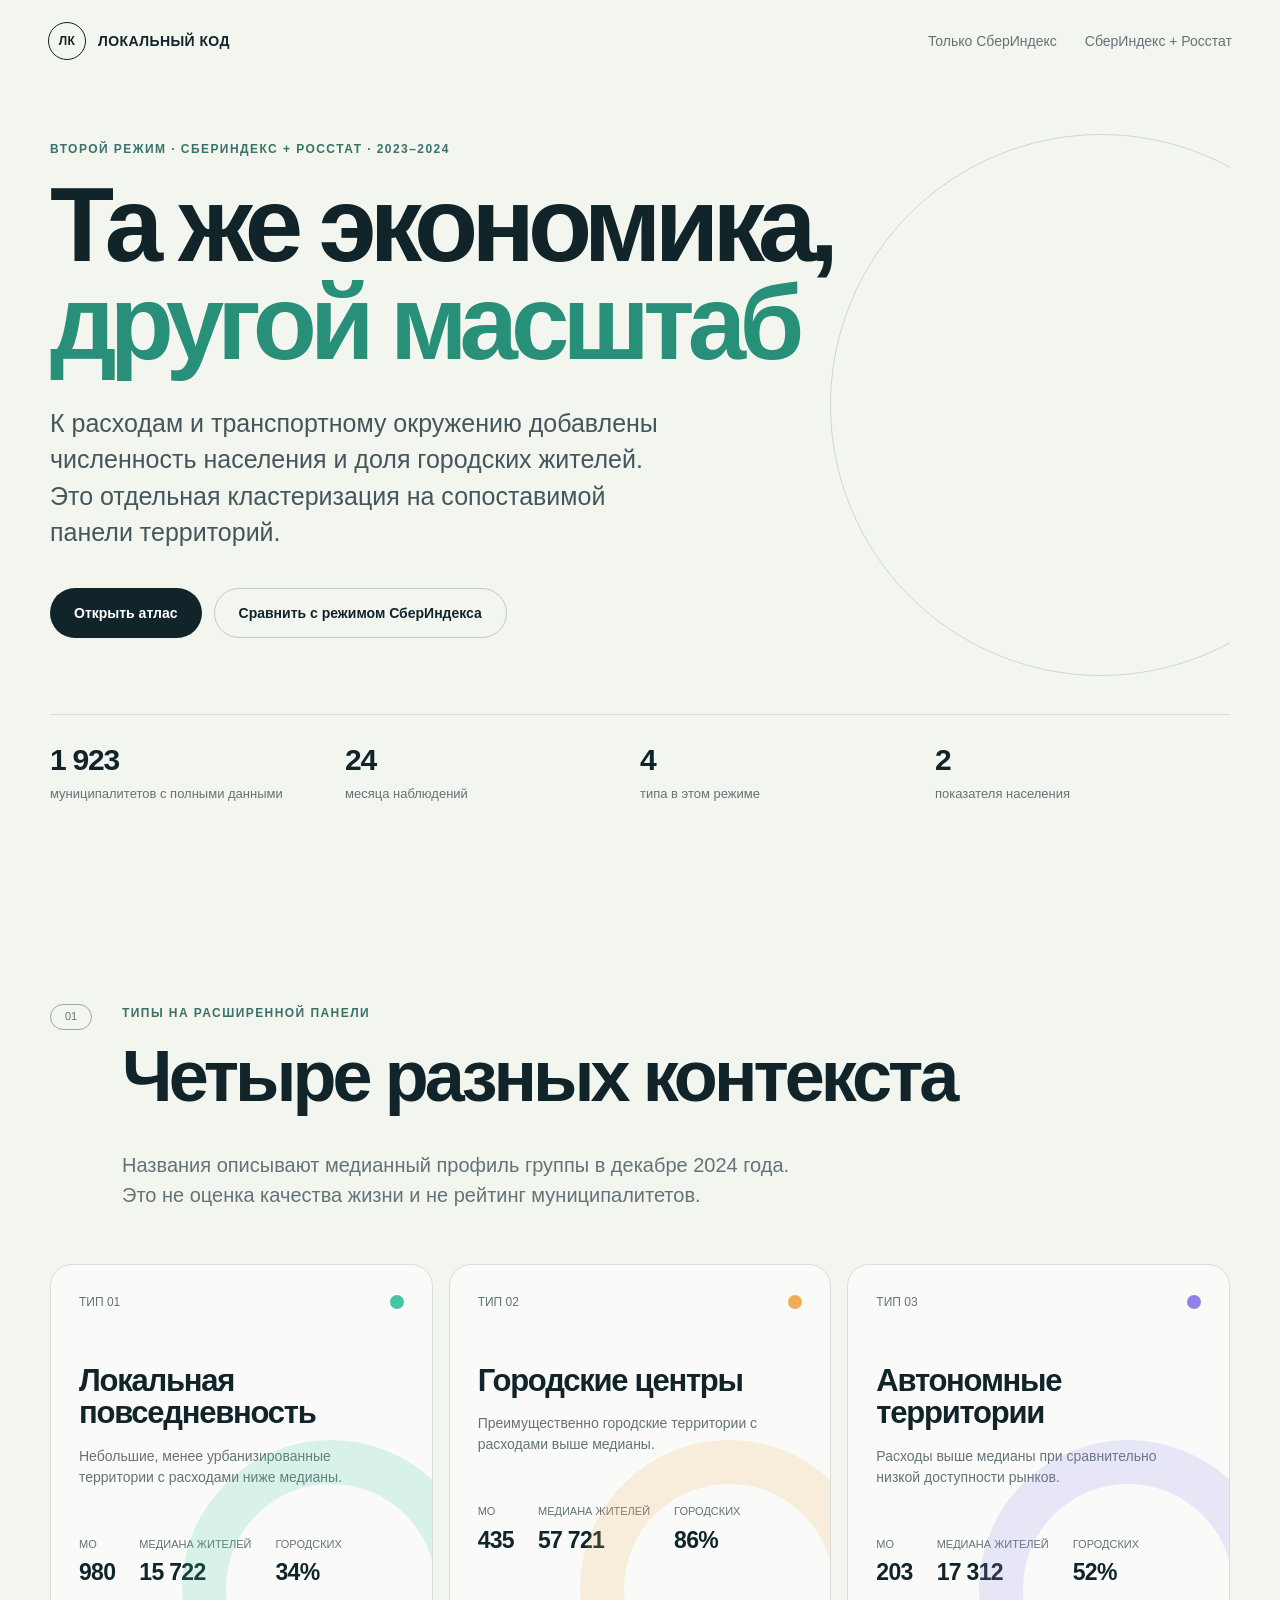
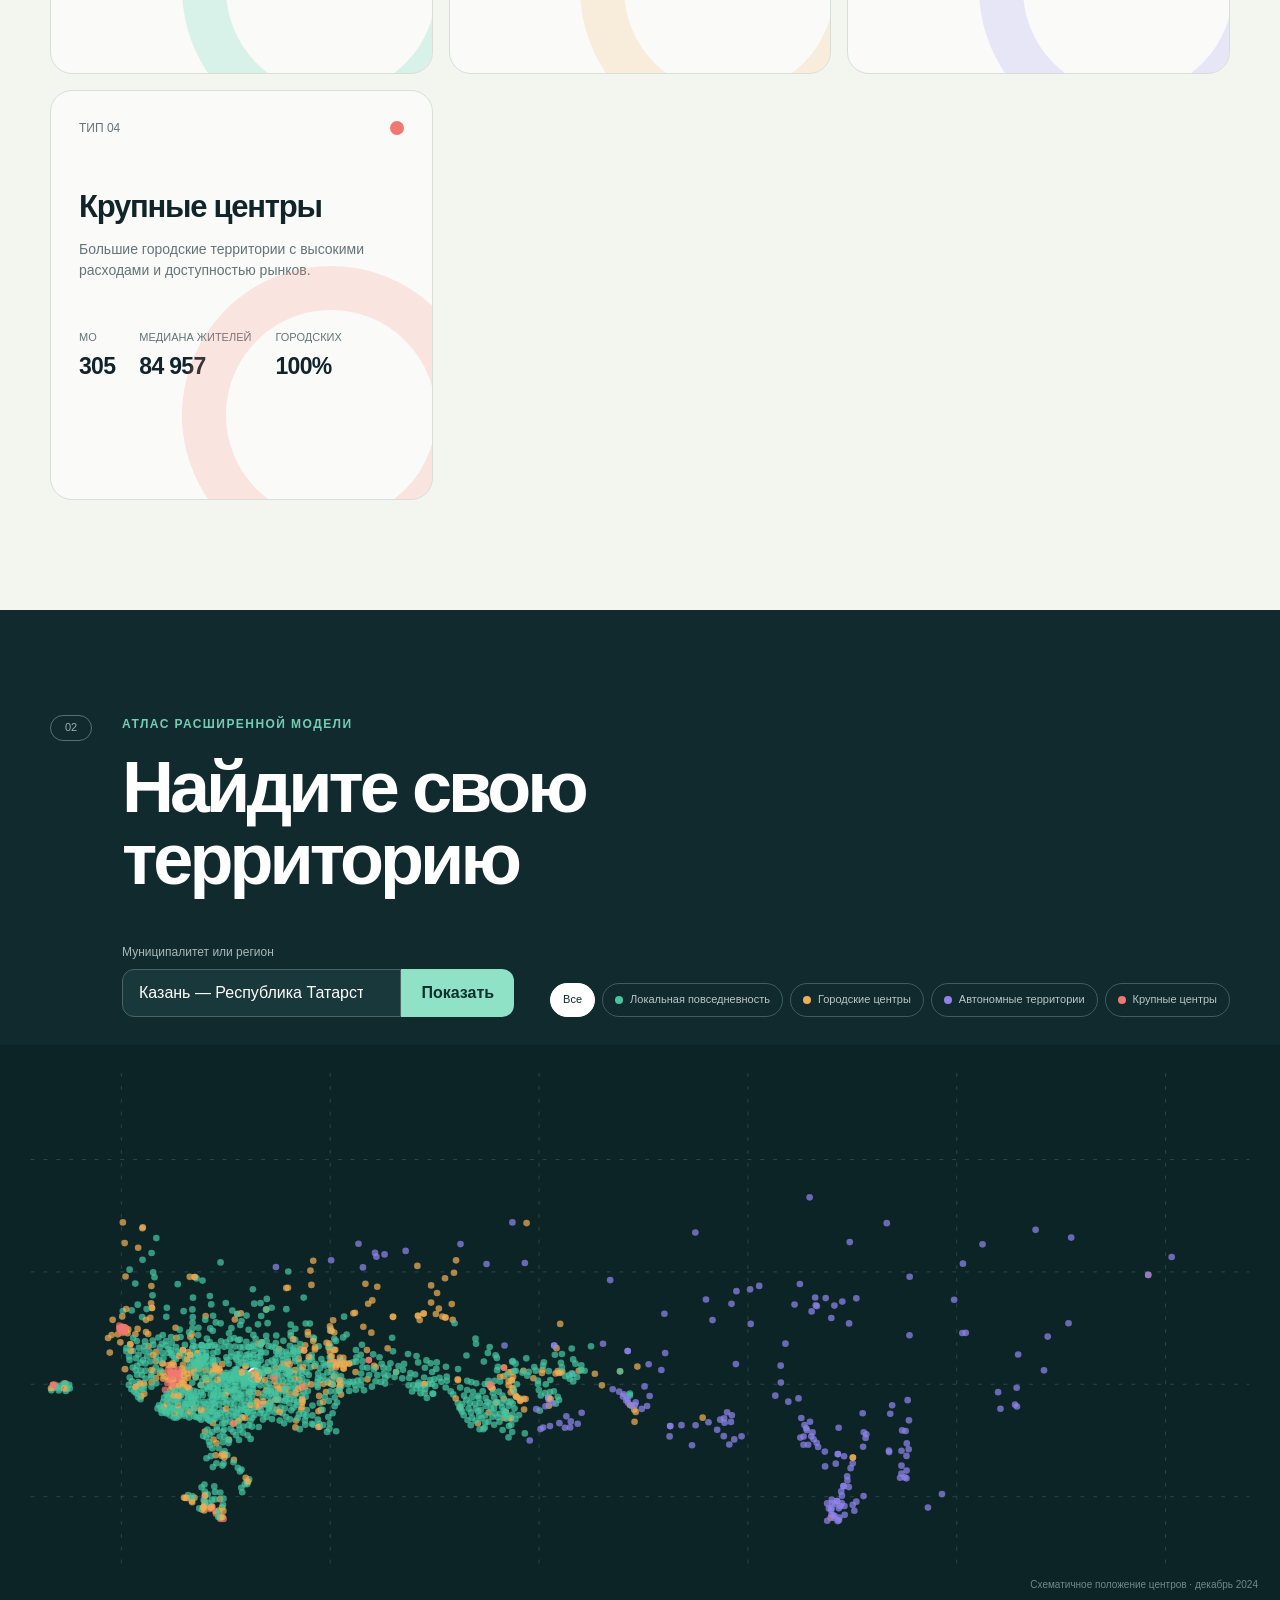
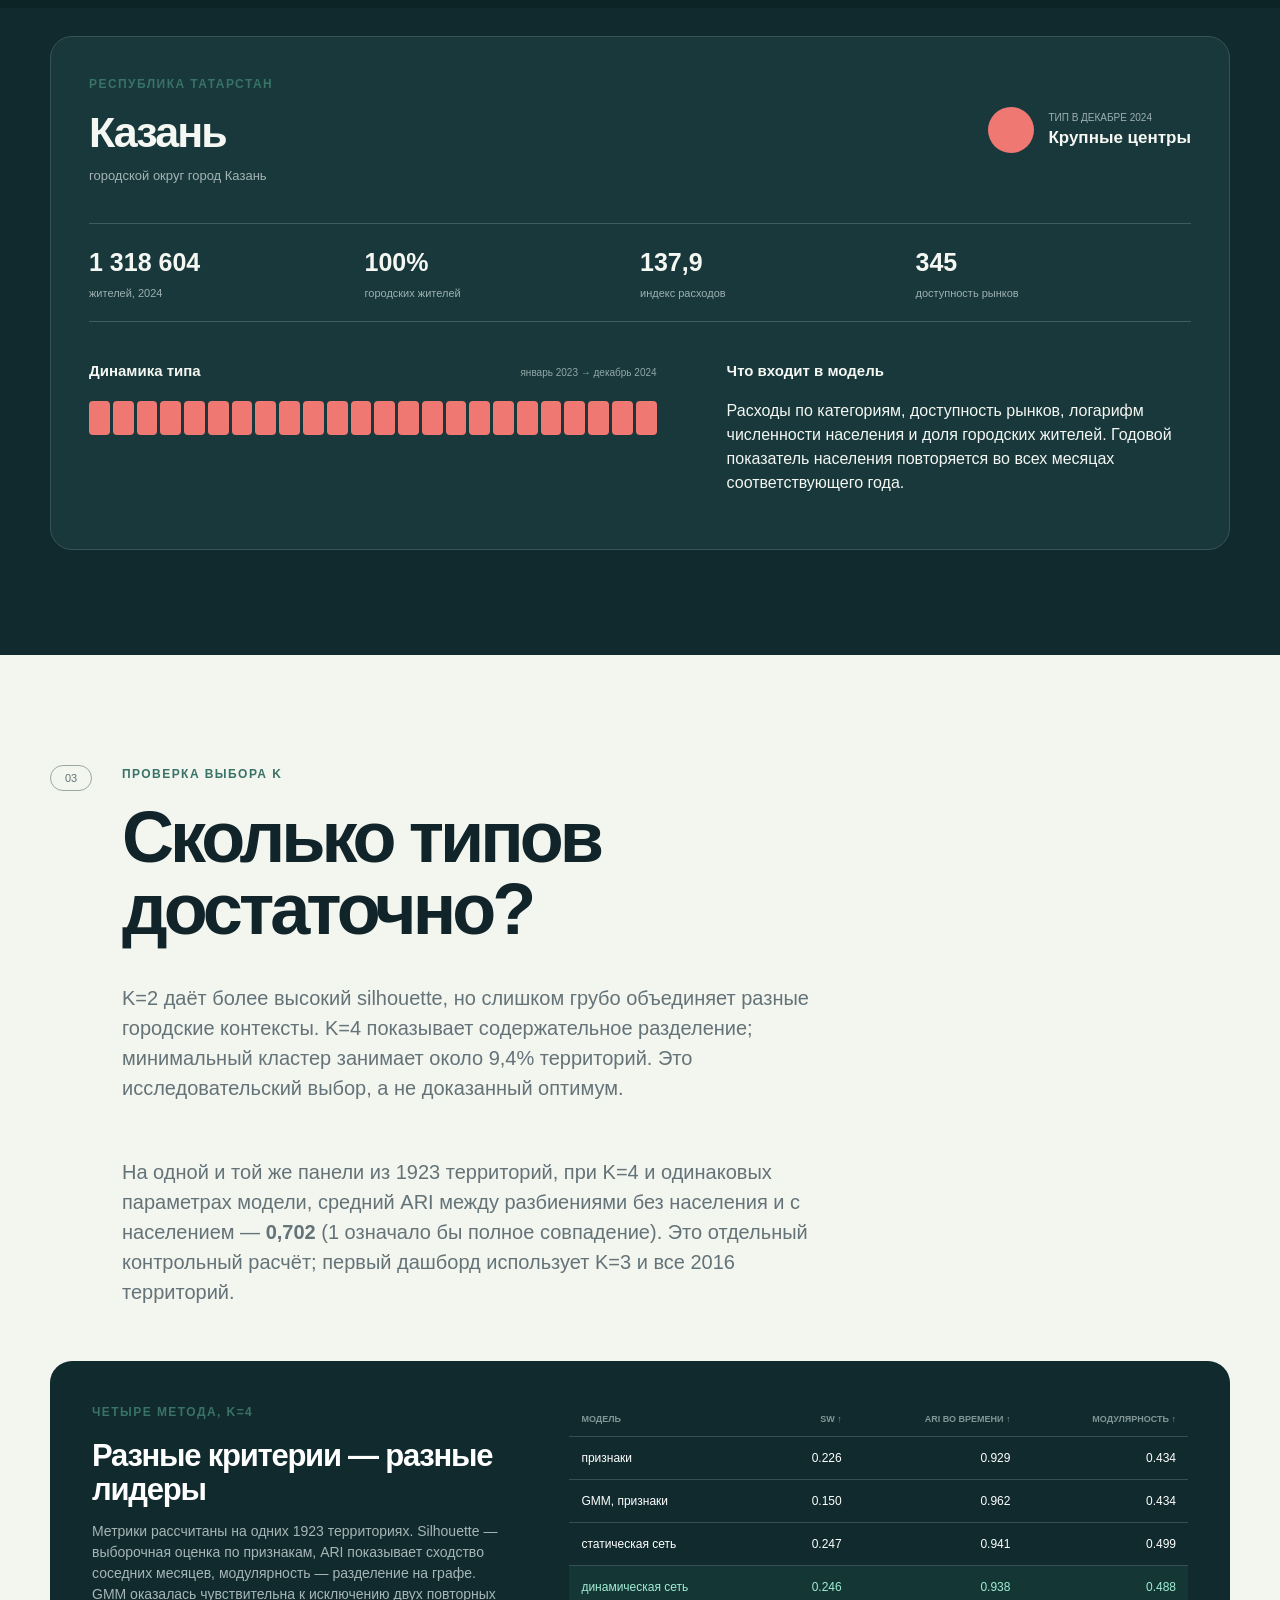
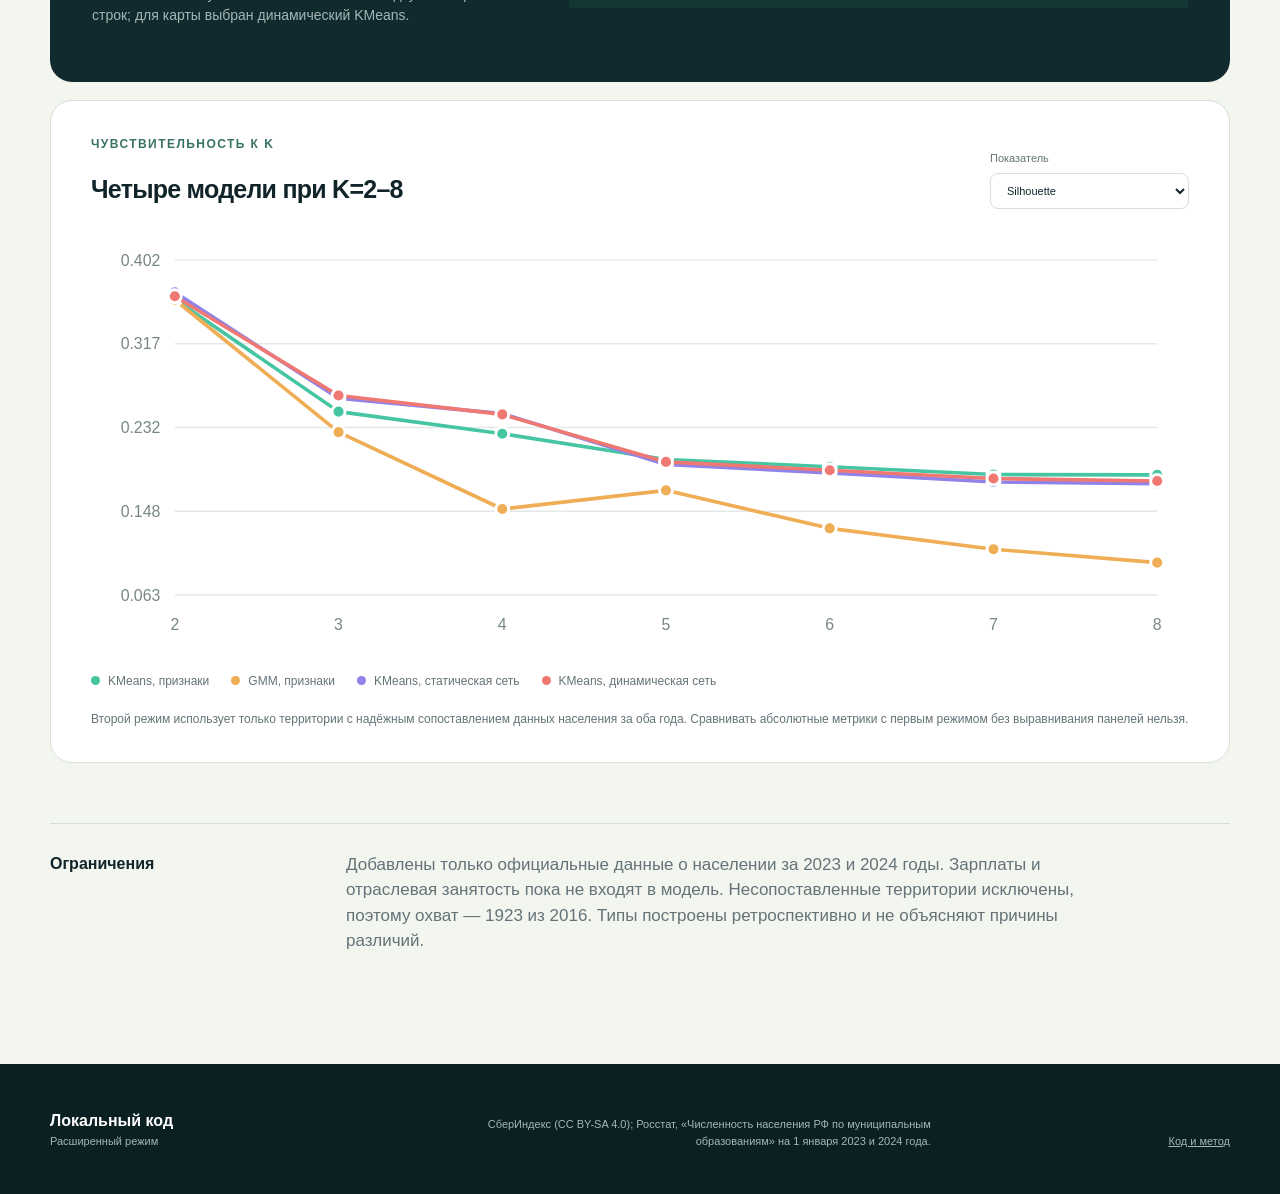
==== site/external.html @ 1cee2976 "Добавлена популяция Росстат" ====
<!doctype html>
<html lang="ru">
<head>
  <meta charset="utf-8">
  <meta name="viewport" content="width=device-width, initial-scale=1">
  <meta name="description" content="Атлас муниципальных экономик: СберИндекс и население Росстата">
  <title>Локальный код — СберИндекс + Росстат</title>
  <link rel="stylesheet" href="styles.css">
  <script src="external.js" defer></script>
</head>
<body>
  <header class="topbar">
    <a class="brand" href="index.html" aria-label="Локальный код — на главную"><span class="brand-mark">ЛК</span><span>Локальный код</span></a>
    <nav aria-label="Режим данных">
      <a href="index.html">Только СберИндекс</a>
      <a href="external.html" aria-current="page">СберИндекс + Росстат</a>
    </nav>
  </header>

  <main>
    <section class="hero hero-external page-grid">
      <div class="eyebrow">Второй режим · СберИндекс + Росстат · 2023–2024</div>
      <h1>Та же экономика, <span>другой масштаб</span></h1>
      <p class="hero-lead">К расходам и транспортному окружению добавлены численность населения и доля городских жителей. Это отдельная кластеризация на сопоставимой панели территорий.</p>
      <div class="hero-actions"><a class="button button-primary" href="#atlas">Открыть атлас</a><a class="button button-secondary" href="index.html">Сравнить с режимом СберИндекса</a></div>
      <dl class="hero-stats">
        <div><dt id="stat-municipalities">—</dt><dd>муниципалитетов с полными данными</dd></div>
        <div><dt>24</dt><dd>месяца наблюдений</dd></div>
        <div><dt>4</dt><dd>типа в этом режиме</dd></div>
        <div><dt>2</dt><dd>показателя населения</dd></div>
      </dl>
    </section>

    <section class="intro page-grid" id="types">
      <div class="section-heading"><span class="section-number">01</span><div><p class="eyebrow">Типы на расширенной панели</p><h2>Четыре разных контекста</h2></div></div>
      <p class="section-lead">Названия описывают медианный профиль группы в декабре 2024 года. Это не оценка качества жизни и не рейтинг муниципалитетов.</p>
      <div class="type-grid type-grid-four" id="cluster-cards"></div>
    </section>

    <section class="atlas-section" id="atlas">
      <div class="page-grid">
        <div class="section-heading section-heading-light"><span class="section-number">02</span><div><p class="eyebrow">Атлас расширенной модели</p><h2>Найдите свою территорию</h2></div></div>
        <div class="atlas-toolbar">
          <form class="search" id="search-form"><label for="municipality-search">Муниципалитет или регион</label><div class="search-row"><input id="municipality-search" list="municipality-list" autocomplete="off" placeholder="Например, Казань"><datalist id="municipality-list"></datalist><button type="submit">Показать</button></div></form>
          <div class="filters" id="map-filters" aria-label="Фильтр по типу"></div>
        </div>
      </div>
      <div class="map-wrap"><svg id="map" viewBox="0 0 1000 440" role="img" aria-label="Схематичная карта муниципалитетов России"></svg><div class="map-caption">Схематичное положение центров · декабрь 2024</div><div class="tooltip" id="map-tooltip" hidden></div></div>
      <article class="passport page-grid" id="passport" aria-live="polite">
        <div class="passport-title"><p class="eyebrow" id="passport-region"></p><h3 id="passport-name"></h3><p id="passport-full-name"></p></div>
        <div class="passport-type"><span class="type-dot" id="passport-dot"></span><div><small>Тип в декабре 2024</small><strong id="passport-cluster"></strong></div></div>
        <dl class="passport-metrics">
          <div><dt id="passport-population">—</dt><dd>жителей, 2024</dd></div>
          <div><dt id="passport-urban">—</dt><dd>городских жителей</dd></div>
          <div><dt id="passport-spend">—</dt><dd>индекс расходов</dd></div>
          <div><dt id="passport-access">—</dt><dd>доступность рынков</dd></div>
        </dl>
        <div class="timeline-block"><div class="timeline-heading"><h4>Динамика типа</h4><span>январь 2023 → декабрь 2024</span></div><div class="timeline" id="passport-timeline"></div></div>
        <div class="comparables-block"><div class="timeline-heading"><h4>Что входит в модель</h4></div><p class="external-note">Расходы по категориям, доступность рынков, логарифм численности населения и доля городских жителей. Годовой показатель населения повторяется во всех месяцах соответствующего года.</p></div>
      </article>
    </section>

    <section class="method page-grid" id="method">
      <div class="section-heading"><span class="section-number">03</span><div><p class="eyebrow">Проверка выбора K</p><h2>Сколько типов достаточно?</h2></div></div>
      <p class="section-lead">K=2 даёт более высокий silhouette, но слишком грубо объединяет разные городские контексты. K=4 показывает содержательное разделение; минимальный кластер занимает около 9,4% территорий. Это исследовательский выбор, а не доказанный оптимум.</p>
      <p class="section-lead matched-note">На одной и той же панели из 1923 территорий, при K=4 и одинаковых параметрах модели, средний ARI между разбиениями без населения и с населением — <strong id="matched-ari">—</strong> (1 означало бы полное совпадение). Это отдельный контрольный расчёт; первый дашборд использует K=3 и все 2016 территорий.</p>
      <div class="model-card"><div><p class="eyebrow">Четыре метода, K=4</p><h3>Разные критерии — разные лидеры</h3><p>Метрики рассчитаны на одних 1923 территориях. Silhouette — выборочная оценка по признакам, ARI показывает сходство соседних месяцев, модулярность — разделение на графе. GMM оказалась чувствительна к исключению двух повторных строк; для карты выбран динамический KMeans.</p></div><div class="model-table-wrap"><table><thead><tr><th>Модель</th><th>SW ↑</th><th>ARI во времени ↑</th><th>Модулярность ↑</th></tr></thead><tbody id="model-table"></tbody></table></div></div>
      <div class="cluster-chart-card"><div class="cluster-chart-heading"><div><p class="eyebrow">Чувствительность к K</p><h3>Четыре модели при K=2–8</h3></div><label for="cluster-chart-metric">Показатель<select id="cluster-chart-metric"><option value="silhouette">Silhouette</option><option value="temporalAri">ARI во времени</option><option value="modularity">Модулярность</option><option value="minClusterShare">Доля минимального кластера</option></select></label></div><svg id="cluster-chart" viewBox="0 0 760 300" role="img" aria-label="Метрики четырёх моделей по числу кластеров"></svg><div class="cluster-chart-legend" id="cluster-chart-legend"></div><p class="chart-note">Второй режим использует только территории с надёжным сопоставлением данных населения за оба года. Сравнивать абсолютные метрики с первым режимом без выравнивания панелей нельзя.</p></div>
      <div class="limits"><h3>Ограничения</h3><p>Добавлены только официальные данные о населении за 2023 и 2024 годы. Зарплаты и отраслевая занятость пока не входят в модель. Несопоставленные территории исключены, поэтому охват — 1923 из 2016. Типы построены ретроспективно и не объясняют причины различий.</p></div>
    </section>
  </main>
  <footer><div><strong>Локальный код</strong><span>Расширенный режим</span></div><p>СберИндекс (CC BY-SA 4.0); Росстат, «Численность населения РФ по муниципальным образованиям» на 1 января 2023 и 2024 года.</p><a href="https://github.com/artemcd/sber-index">Код и метод</a></footer>
  <noscript>Для интерактивной карты необходимо включить JavaScript.</noscript>
</body>
</html>
---- site/styles.css ----
:root {
  --ink: #10242a;
  --muted: #647378;
  --paper: #f3f5ef;
  --panel: #ffffff;
  --line: #d8dfd9;
  --dark: #102a2d;
  --dark-soft: #18383b;
  --green: #45c5a1;
  --amber: #efad55;
  --violet: #8f83ea;
  --cluster-1: var(--green);
  --cluster-2: var(--amber);
  --cluster-3: var(--violet);
  --radius: 22px;
  color-scheme: light;
  font-family: -apple-system, BlinkMacSystemFont, "Segoe UI", sans-serif;
  font-synthesis: none;
}

* { box-sizing: border-box; }

html { scroll-behavior: smooth; }

body {
  margin: 0;
  color: var(--ink);
  background: var(--paper);
  line-height: 1.5;
  overflow-x: hidden;
}

a { color: inherit; }

button, input { font: inherit; }

button, a { -webkit-tap-highlight-color: transparent; }

.page-grid {
  width: min(1180px, calc(100% - 48px));
  margin-inline: auto;
}

.topbar {
  position: absolute;
  z-index: 10;
  top: 0;
  left: 0;
  right: 0;
  display: flex;
  align-items: center;
  justify-content: space-between;
  max-width: 1280px;
  margin: 0 auto;
  padding: 22px 48px;
}

.brand {
  display: inline-flex;
  align-items: center;
  gap: 12px;
  font-size: 14px;
  font-weight: 750;
  letter-spacing: .03em;
  text-decoration: none;
  text-transform: uppercase;
}

.brand-mark {
  display: grid;
  place-items: center;
  width: 38px;
  aspect-ratio: 1;
  border: 1px solid var(--ink);
  border-radius: 50%;
  font-size: 12px;
}

.topbar nav { display: flex; gap: 28px; }

.topbar nav a {
  color: var(--muted);
  font-size: 14px;
  text-decoration: none;
}

.topbar nav a:hover { color: var(--ink); }

.hero {
  position: relative;
  display: grid;
  min-height: 760px;
  align-content: center;
  padding-block: 140px 90px;
  overflow: hidden;
}

.hero::before {
  position: absolute;
  inset: 15% -12% auto auto;
  width: 540px;
  height: 540px;
  border: 1px solid #cbd8ce;
  border-radius: 50%;
  content: "";
}

.eyebrow {
  margin: 0 0 18px;
  color: #397267;
  font-size: 12px;
  font-weight: 750;
  letter-spacing: .12em;
  text-transform: uppercase;
}

.hero h1 {
  position: relative;
  z-index: 2;
  max-width: 820px;
  margin: 0;
  font-size: clamp(58px, 8.2vw, 112px);
  font-weight: 700;
  letter-spacing: -.065em;
  line-height: .93;
}

.hero h1 span { color: #288f79; }

.hero-lead {
  position: relative;
  z-index: 2;
  max-width: 640px;
  margin: 34px 0 0;
  color: #43575c;
  font-size: clamp(19px, 2vw, 25px);
  line-height: 1.45;
}

.hero-actions {
  position: relative;
  z-index: 3;
  display: flex;
  gap: 12px;
  margin-top: 38px;
}

.button {
  display: inline-flex;
  align-items: center;
  justify-content: center;
  min-height: 50px;
  padding: 0 24px;
  border-radius: 999px;
  font-size: 14px;
  font-weight: 700;
  text-decoration: none;
}

.button-primary { color: white; background: var(--ink); }

.button-primary:hover { background: #244149; }

.button-secondary { border: 1px solid #becbc2; }

.button-secondary:hover { background: white; }

.hero-orbit {
  position: absolute;
  z-index: 1;
  top: 190px;
  right: 45px;
  width: 380px;
  height: 380px;
}

.orbit {
  position: absolute;
  border: 1px solid rgba(16, 36, 42, .2);
  border-radius: 50%;
}

.orbit::after {
  position: absolute;
  width: 16px;
  height: 16px;
  border: 5px solid var(--paper);
  border-radius: 50%;
  content: "";
}

.orbit-one { inset: 0; transform: rotate(-18deg); }
.orbit-one::after { top: 28px; left: 72px; background: var(--cluster-1); }
.orbit-two { inset: 50px; transform: rotate(25deg); }
.orbit-two::after { right: 18px; bottom: 66px; background: var(--cluster-2); }
.orbit-three { inset: 102px; transform: rotate(-45deg); }
.orbit-three::after { bottom: -6px; left: 72px; background: var(--cluster-3); }

.orbit-core {
  position: absolute;
  inset: 142px;
  display: grid;
  place-content: center;
  border-radius: 50%;
  color: white;
  background: var(--ink);
  font-size: 28px;
  font-weight: 700;
  line-height: .8;
  text-align: center;
}

.orbit-core small { font-size: 9px; font-weight: 600; letter-spacing: .08em; text-transform: uppercase; }

.hero-stats {
  position: relative;
  z-index: 2;
  display: grid;
  grid-template-columns: repeat(4, 1fr);
  margin: 76px 0 0;
  border-top: 1px solid var(--line);
}

.hero-stats div { padding: 22px 22px 0 0; }

.hero-stats dt { font-size: 30px; font-weight: 700; letter-spacing: -.04em; }

.hero-stats dd { margin: 2px 0 0; color: var(--muted); font-size: 13px; }

.intro, .signals, .method { padding-block: 110px; }

.section-heading {
  display: grid;
  grid-template-columns: 72px 1fr;
  align-items: start;
}

.section-number {
  display: inline-grid;
  place-items: center;
  width: 42px;
  height: 26px;
  border: 1px solid #9aa9a2;
  border-radius: 999px;
  color: var(--muted);
  font-size: 11px;
}

.section-heading h2 {
  max-width: 850px;
  margin: 0;
  font-size: clamp(42px, 5.8vw, 72px);
  letter-spacing: -.055em;
  line-height: 1;
}

.section-lead {
  max-width: 690px;
  margin: 38px 0 54px 72px;
  color: var(--muted);
  font-size: 20px;
}

.type-grid {
  display: grid;
  grid-template-columns: repeat(3, 1fr);
  gap: 16px;
}

.type-card {
  position: relative;
  min-height: 410px;
  padding: 28px;
  border: 1px solid var(--line);
  border-radius: var(--radius);
  background: rgba(255,255,255,.62);
  overflow: hidden;
}

.type-card::after {
  position: absolute;
  right: -48px;
  bottom: -65px;
  width: 210px;
  height: 210px;
  border: 44px solid var(--cluster-color);
  border-radius: 50%;
  opacity: .18;
  content: "";
}

.type-card-head { display: flex; align-items: center; justify-content: space-between; }

.type-index { color: var(--muted); font-size: 12px; }

.type-swatch { width: 14px; height: 14px; border-radius: 50%; background: var(--cluster-color); }

.type-card h3 {
  max-width: 290px;
  margin: 54px 0 16px;
  font-size: 31px;
  letter-spacing: -.04em;
  line-height: 1.05;
}

.type-card > p { max-width: 320px; color: var(--muted); font-size: 14px; }

.type-card dl { display: flex; gap: 24px; margin: 48px 0 0; }

.type-card dl div { display: grid; }

.type-card dt { font-size: 23px; font-weight: 700; letter-spacing: -.03em; }

.type-card dd { order: -1; margin: 0 0 3px; color: var(--muted); font-size: 11px; text-transform: uppercase; }

.atlas-section {
  padding-block: 105px;
  color: #f4f7f2;
  background: var(--dark);
}

.section-heading-light .section-number { border-color: #597174; color: #9db0b1; }
.section-heading-light .eyebrow { color: #75cdb4; }
.section-heading-light h2 { color: white; }

.atlas-toolbar {
  display: flex;
  align-items: end;
  justify-content: space-between;
  gap: 36px;
  margin: 48px 0 28px 72px;
}

.search { flex: 1; max-width: 550px; }
.search label { display: block; margin-bottom: 8px; color: #a9b9ba; font-size: 12px; }
.search-row { display: flex; }
.search input {
  width: 100%;
  height: 48px;
  padding: 0 16px;
  border: 1px solid #496366;
  border-radius: 12px 0 0 12px;
  outline: none;
  color: white;
  background: var(--dark-soft);
}
.search input:focus { border-color: #8ed9c2; box-shadow: 0 0 0 3px rgba(69,197,161,.14); }
.search button {
  padding: 0 20px;
  border: 0;
  border-radius: 0 12px 12px 0;
  color: #0d302a;
  background: #8fe2c5;
  font-weight: 700;
  cursor: pointer;
}

.filters { display: flex; flex-wrap: wrap; justify-content: flex-end; gap: 7px; }

.filter {
  display: inline-flex;
  align-items: center;
  gap: 7px;
  min-height: 34px;
  padding: 0 12px;
  border: 1px solid #415c5f;
  border-radius: 999px;
  color: #bac8c8;
  background: transparent;
  font-size: 11px;
  cursor: pointer;
}

.filter span { width: 8px; height: 8px; border-radius: 50%; }
.filter[data-cluster="1"] span { background: var(--cluster-1); }
.filter[data-cluster="2"] span { background: var(--cluster-2); }
.filter[data-cluster="3"] span { background: var(--cluster-3); }
.filter:hover, .filter.is-active { color: var(--dark); border-color: white; background: white; }

.map-wrap {
  position: relative;
  width: min(1370px, 100%);
  margin: 0 auto;
  overflow: hidden;
  background: #0d2427;
}

#map { display: block; width: 100%; min-height: 380px; }
#map .grid-line { stroke: #30484a; stroke-width: .7; stroke-dasharray: 3 7; }
#map .map-label { fill: #6e8586; font-size: 10px; }
#map .municipality { cursor: pointer; transition: opacity .18s, r .18s; }
#map .municipality:hover, #map .municipality.is-selected { r: 5.5; stroke: white; stroke-width: 1.4; opacity: 1; }
#map .municipality.is-muted { opacity: .05; pointer-events: none; }

.map-caption {
  position: absolute;
  right: 22px;
  bottom: 16px;
  color: #71898a;
  font-size: 10px;
}

.tooltip {
  position: fixed;
  z-index: 20;
  max-width: 260px;
  padding: 10px 12px;
  border-radius: 10px;
  color: var(--ink);
  background: white;
  box-shadow: 0 12px 40px rgba(0,0,0,.24);
  font-size: 12px;
  pointer-events: none;
}

.tooltip strong { display: block; font-size: 13px; }
.tooltip span { color: var(--muted); }

.passport {
  display: grid;
  grid-template-columns: 1.1fr .9fr;
  gap: 38px 70px;
  margin-top: 28px;
  padding: 38px;
  border: 1px solid #385457;
  border-radius: var(--radius);
  background: var(--dark-soft);
}

.passport-title h3 { margin: 0; font-size: 43px; letter-spacing: -.045em; line-height: 1; }
.passport-title > p:last-child { margin: 12px 0 0; color: #a4b4b5; font-size: 13px; }

.passport-type { display: flex; align-items: center; gap: 14px; justify-self: end; }
.type-dot { width: 46px; height: 46px; border-radius: 50%; }
.passport-type div { display: grid; }
.passport-type small { color: #9eb0b1; font-size: 10px; text-transform: uppercase; }
.passport-type strong { font-size: 17px; }

.passport-metrics {
  display: grid;
  grid-column: 1 / -1;
  grid-template-columns: repeat(4, 1fr);
  margin: 0;
  border-block: 1px solid #405c5f;
}
.passport-metrics div { padding: 20px 16px 20px 0; }
.passport-metrics dt { font-size: 25px; font-weight: 700; }
.passport-metrics dd { margin: 3px 0 0; color: #9eb0b1; font-size: 11px; }

.timeline-heading { display: flex; align-items: baseline; justify-content: space-between; gap: 12px; }
.timeline-heading h4 { margin: 0; font-size: 15px; }
.timeline-heading span { color: #93a7a8; font-size: 10px; }
.timeline { display: grid; grid-template-columns: repeat(24, 1fr); gap: 3px; margin-top: 18px; }
.timeline span { height: 34px; border-radius: 4px; }

.comparables { display: grid; gap: 7px; margin-top: 14px; }
.comparable {
  display: flex;
  align-items: center;
  justify-content: space-between;
  gap: 12px;
  padding: 9px 11px;
  border: 1px solid #405c5f;
  border-radius: 10px;
  color: white;
  background: transparent;
  text-align: left;
  cursor: pointer;
}
.comparable:hover { border-color: #83cbb5; }
.comparable strong { font-size: 12px; }
.comparable span { color: #91a6a7; font-size: 10px; }

.signal-grid {
  display: grid;
  grid-template-columns: repeat(3, 1fr);
  gap: 16px;
}

.signal-card {
  padding: 28px;
  border: 1px solid var(--line);
  border-radius: var(--radius);
  background: white;
}

.signal-card-head { display: flex; justify-content: space-between; gap: 16px; color: var(--muted); font-size: 10px; text-transform: uppercase; }
.signal-card-head strong { color: var(--ink); font-weight: 650; }
.signal-card h3 { margin: 42px 0 3px; font-size: 30px; letter-spacing: -.04em; line-height: 1; }
.signal-region { margin: 0; color: var(--muted); font-size: 12px; }

.signal-path {
  display: grid;
  grid-template-columns: 1fr 22px 1fr;
  align-items: center;
  gap: 8px;
  margin-top: 38px;
}

.signal-path div { display: grid; grid-template-columns: 10px 1fr; gap: 2px 7px; align-items: center; }
.signal-path div > span { grid-row: 1 / 3; width: 9px; height: 9px; border-radius: 50%; background: var(--from-color); }
.signal-path div:last-child > span { background: var(--to-color); }
.signal-path small { color: var(--muted); font-size: 9px; text-transform: uppercase; }
.signal-path strong { font-size: 11px; line-height: 1.25; }
.signal-path b { color: #9aa8a3; font-size: 16px; font-weight: 400; }

.signal-facts { display: grid; grid-template-columns: 1fr 1fr; gap: 12px; margin: 30px 0 0; padding-top: 20px; border-top: 1px solid var(--line); }
.signal-facts div { display: grid; }
.signal-facts dt { font-size: 18px; font-weight: 700; }
.signal-facts dd { order: -1; margin: 0; color: var(--muted); font-size: 9px; text-transform: uppercase; }
.signal-open { margin-top: 24px; padding: 0; border: 0; border-bottom: 1px solid #9aaba5; color: var(--ink); background: transparent; font-size: 11px; font-weight: 700; cursor: pointer; }
.signal-open:hover { border-color: var(--ink); }

.use-cases {
  display: grid;
  grid-template-columns: repeat(3, 1fr);
  gap: 1px;
  margin-top: 60px;
  border: 1px solid var(--line);
  border-radius: var(--radius);
  background: var(--line);
  overflow: hidden;
}

.use-cases article { padding: 28px; background: rgba(255,255,255,.72); }
.use-cases span { color: #3d8877; font-size: 10px; }
.use-cases h3 { margin: 38px 0 8px; font-size: 20px; }
.use-cases p { margin: 0; color: var(--muted); font-size: 13px; }
.signals-note { max-width: 760px; margin: 28px 0 0; color: var(--muted); font-size: 13px; }

.method-story {
  display: grid;
  grid-template-columns: 1fr 40px 1fr 40px 1fr;
  align-items: center;
  margin: 62px 0;
}
.method-step { min-height: 230px; padding: 28px; border: 1px solid var(--line); border-radius: var(--radius); background: white; }
.method-step > span { display: grid; place-items: center; width: 28px; height: 28px; border-radius: 50%; color: white; background: var(--ink); font-size: 11px; }
.method-step h3 { margin: 48px 0 10px; font-size: 22px; letter-spacing: -.03em; }
.method-step p { margin: 0; color: var(--muted); font-size: 14px; }
.method-arrow { color: #95a29d; font-size: 24px; text-align: center; }

.model-card {
  display: grid;
  grid-template-columns: .8fr 1.2fr;
  gap: 65px;
  padding: 42px;
  border-radius: var(--radius);
  color: white;
  background: var(--dark);
}
.model-card h3 { margin: 0; font-size: 31px; letter-spacing: -.04em; line-height: 1.1; }
.model-card p:not(.eyebrow) { color: #a6b6b7; font-size: 14px; }
.model-table-wrap { overflow-x: auto; }
.model-card table { width: 100%; border-collapse: collapse; font-size: 12px; }
.model-card th { padding: 10px 12px; color: #819697; font-size: 9px; font-weight: 600; text-align: right; text-transform: uppercase; }
.model-card th:first-child, .model-card td:first-child { text-align: left; }
.model-card td { padding: 12px; border-top: 1px solid #345053; text-align: right; }
.model-card tr.is-selected td { color: #a1ecd3; background: rgba(69,197,161,.08); }

.cluster-chart-card { margin-top: 18px; padding: 34px 40px; border: 1px solid var(--line); border-radius: var(--radius); background: white; }
.cluster-chart-heading { display: flex; align-items: end; justify-content: space-between; gap: 24px; }
.cluster-chart-heading h3 { margin: 0; font-size: 25px; letter-spacing: -.03em; }
.cluster-chart-heading label { display: grid; gap: 6px; color: var(--muted); font-size: 11px; }
.cluster-chart-heading select { min-width: 190px; padding: 10px 12px; border: 1px solid var(--line); border-radius: 8px; color: var(--ink); background: white; font: inherit; }
#cluster-chart { display: block; width: 100%; margin-top: 22px; overflow: visible; }
.chart-grid { stroke: #e3e9e6; stroke-width: 1; }
.chart-label { fill: #778783; font: 11px sans-serif; }
.chart-line { fill: none; stroke-width: 2.5; stroke-linecap: round; stroke-linejoin: round; }
.chart-point { stroke: white; stroke-width: 2; }
.cluster-chart-legend { display: flex; flex-wrap: wrap; gap: 12px 22px; margin-top: 8px; }
.cluster-chart-legend span { display: flex; align-items: center; gap: 8px; color: var(--muted); font-size: 12px; }
.cluster-chart-legend i { width: 9px; height: 9px; border-radius: 50%; }
.chart-note { margin: 20px 0 0; color: var(--muted); font-size: 12px; }

.limits { display: grid; grid-template-columns: 240px 1fr; gap: 56px; margin-top: 60px; padding-top: 28px; border-top: 1px solid var(--line); }
.limits h3 { margin: 0; font-size: 16px; }
.limits p { max-width: 750px; margin: 0; color: var(--muted); font-size: 17px; }

footer {
  display: flex;
  align-items: end;
  justify-content: space-between;
  gap: 40px;
  padding: 45px max(24px, calc((100% - 1180px) / 2));
  color: #a7b6b7;
  background: #0b2023;
  font-size: 11px;
}
footer div { display: grid; }
footer strong { color: white; font-size: 16px; }
footer p { max-width: 520px; margin: 0; text-align: right; }

@media (max-width: 900px) {
  .topbar { padding-inline: 24px; }
  .topbar nav { display: none; }
  .hero { min-height: 720px; }
  .hero-orbit { right: -155px; opacity: .55; }
  .type-grid { grid-template-columns: 1fr; }
  .type-card { min-height: 330px; }
  .atlas-toolbar { display: grid; margin-left: 0; }
  .filters { justify-content: flex-start; }
  .passport { grid-template-columns: 1fr; }
  .passport-type { justify-self: start; }
  .passport-metrics { grid-template-columns: repeat(2, 1fr); }
  .method-story { grid-template-columns: 1fr; gap: 12px; }
  .method-arrow { transform: rotate(90deg); }
  .model-card { grid-template-columns: 1fr; gap: 32px; }
  .cluster-chart-heading { align-items: stretch; flex-direction: column; }
  .cluster-chart-card { padding: 24px 18px; }
}

@media (max-width: 620px) {
  .page-grid { width: min(100% - 28px, 1180px); }
  .topbar { padding: 16px 14px; }
  .brand-mark { width: 34px; }
  .hero { min-height: 680px; padding-top: 115px; }
  .hero h1 { max-width: 100%; font-size: 47px; overflow-wrap: break-word; }
  .hero-lead { font-size: 18px; }
  .hero-actions { align-items: stretch; flex-direction: column; max-width: 260px; }
  .hero-stats { grid-template-columns: repeat(2, 1fr); margin-top: 54px; }
  .intro, .method, .atlas-section { padding-block: 78px; }
  .section-heading { grid-template-columns: 1fr; gap: 18px; }
  .section-heading h2 { font-size: 44px; }
  .section-lead { margin-left: 0; font-size: 17px; }
  .atlas-toolbar { margin-top: 36px; }
  .filter { padding-inline: 10px; }
  #map { width: 120%; margin-left: -10%; min-height: 300px; }
  .map-caption { display: none; }
  .passport { gap: 28px; padding: 24px 18px; border-radius: 0; }
  .passport-title h3 { font-size: 35px; }
  .passport-metrics { gap: 0; }
  .passport-metrics div { padding-right: 6px; }
  .timeline { gap: 2px; }
  .timeline span { height: 27px; }
  .timeline-block, .comparables-block { grid-column: 1; }
  .timeline-heading { align-items: start; flex-direction: column; }
  .limits { grid-template-columns: 1fr; gap: 16px; }
  footer { align-items: start; flex-direction: column; }
  footer p { text-align: left; }
}

@media (prefers-reduced-motion: reduce) {
  html { scroll-behavior: auto; }
  *, *::before, *::after { transition-duration: .01ms !important; }
}
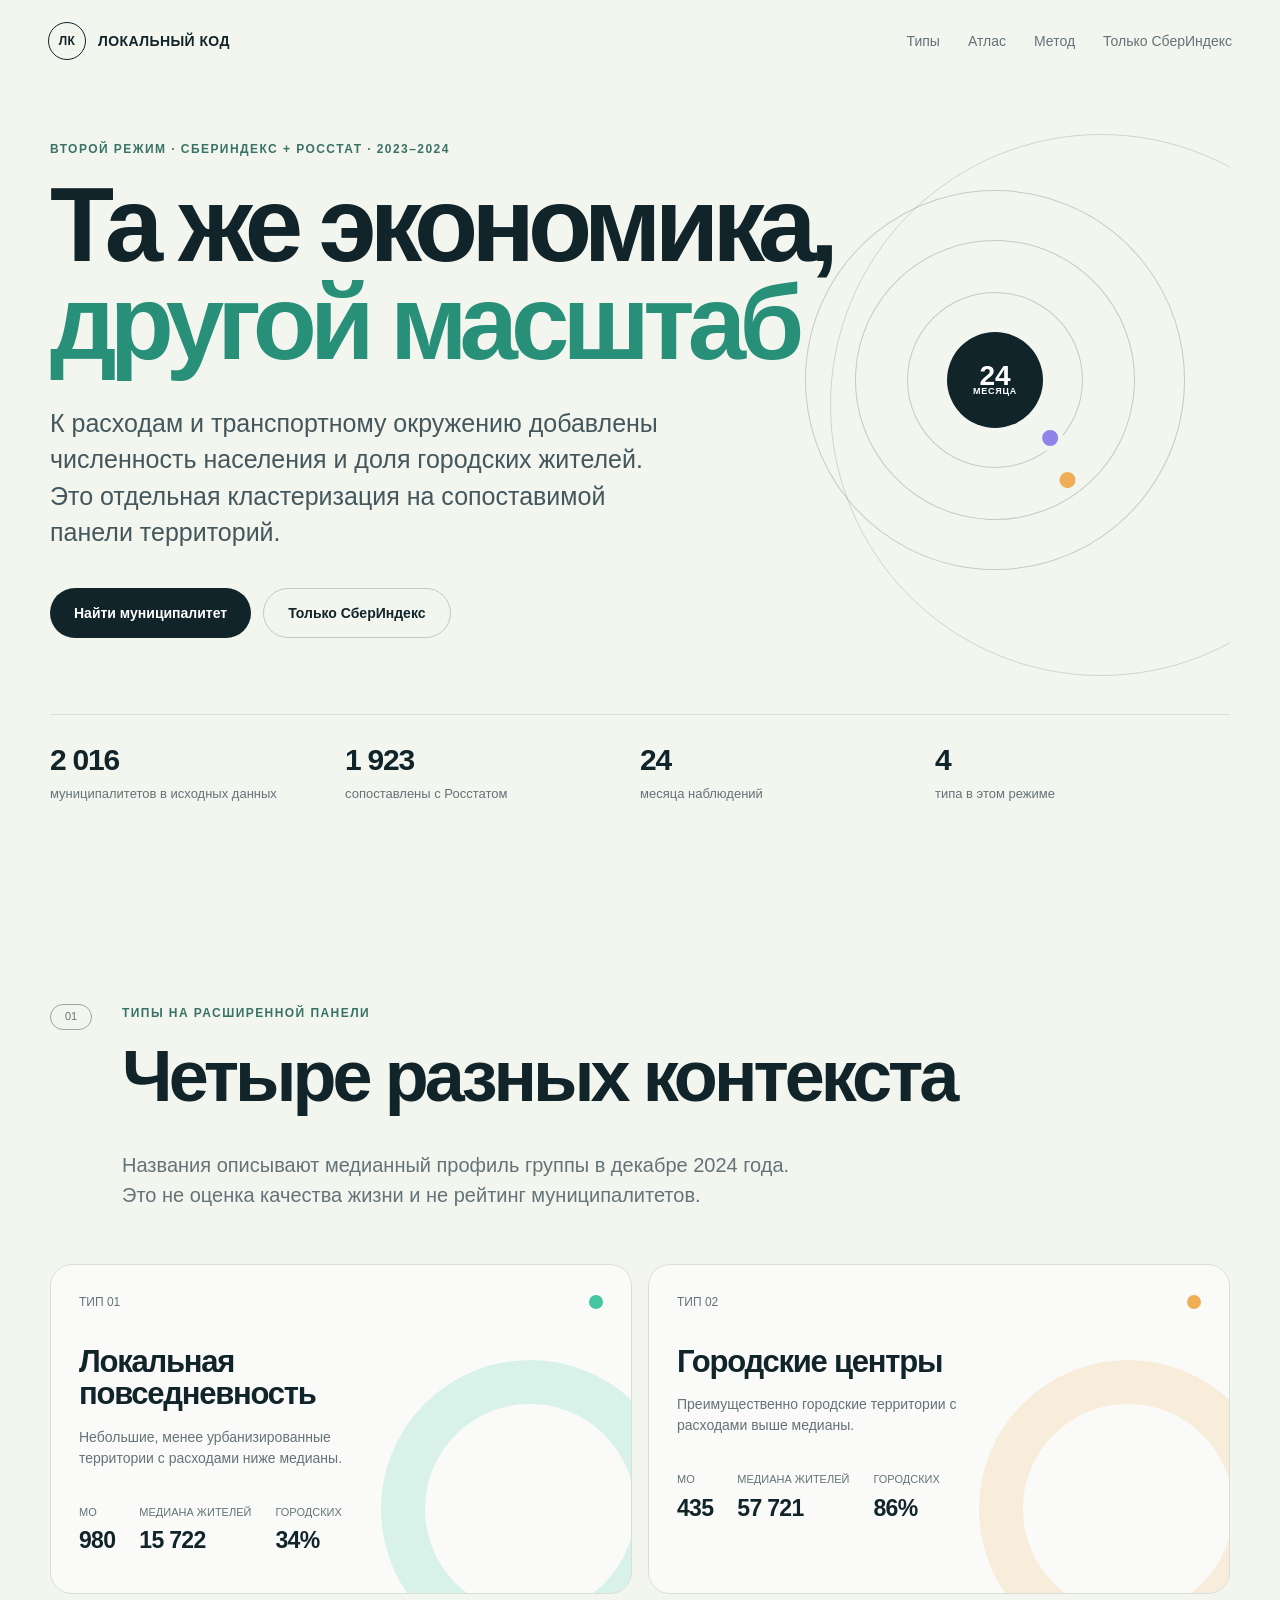
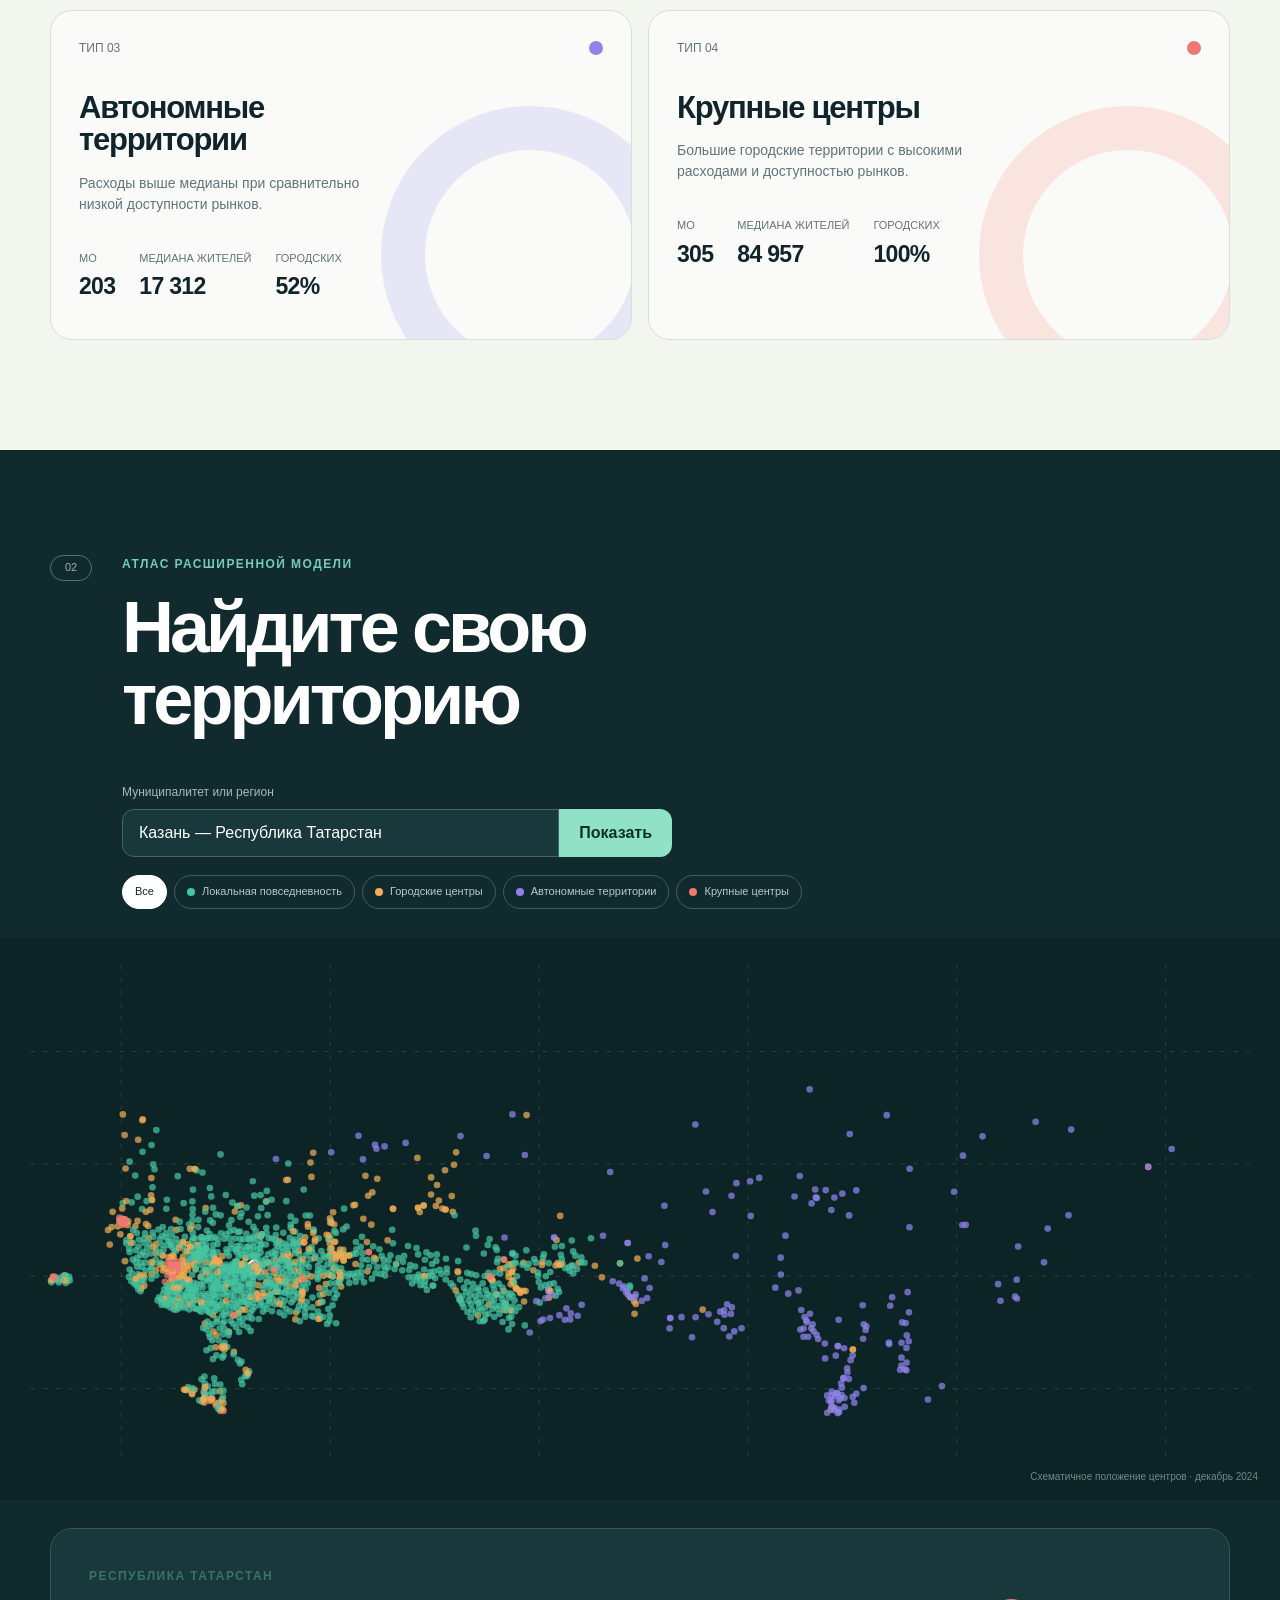
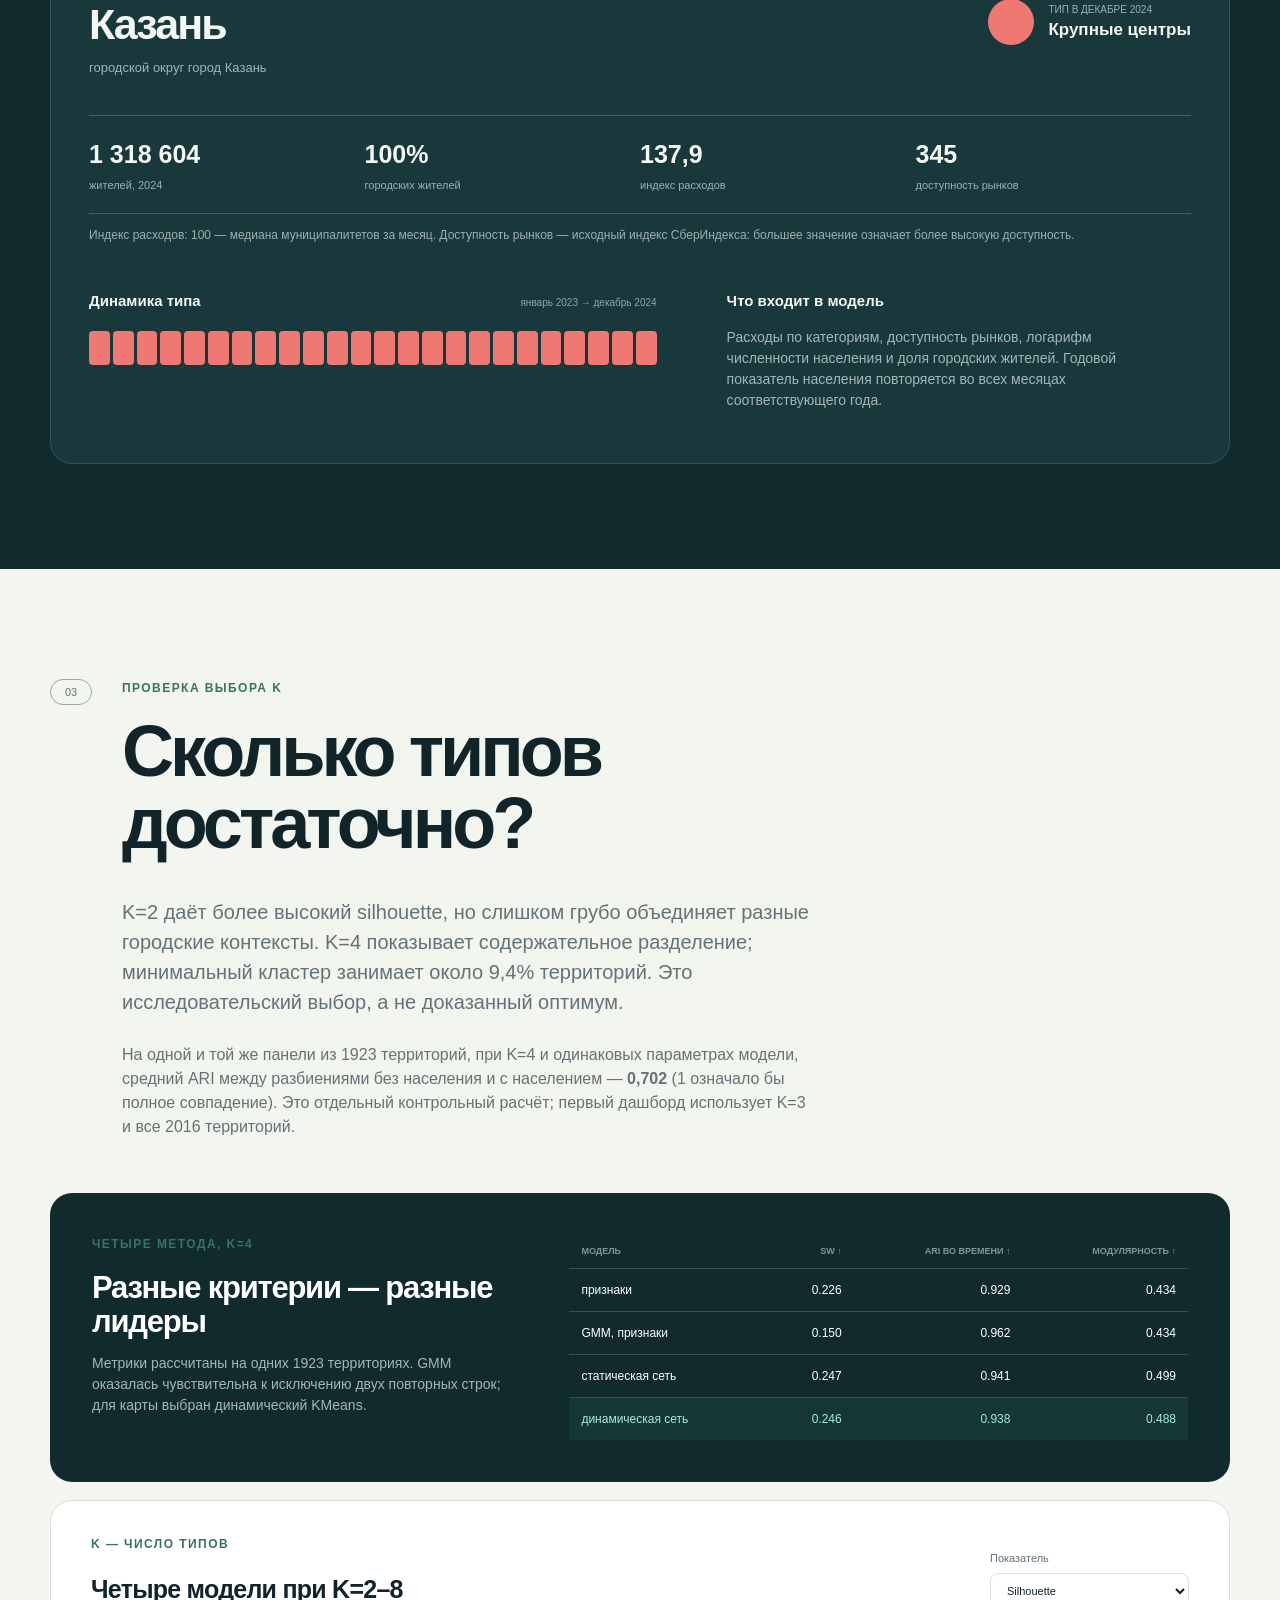
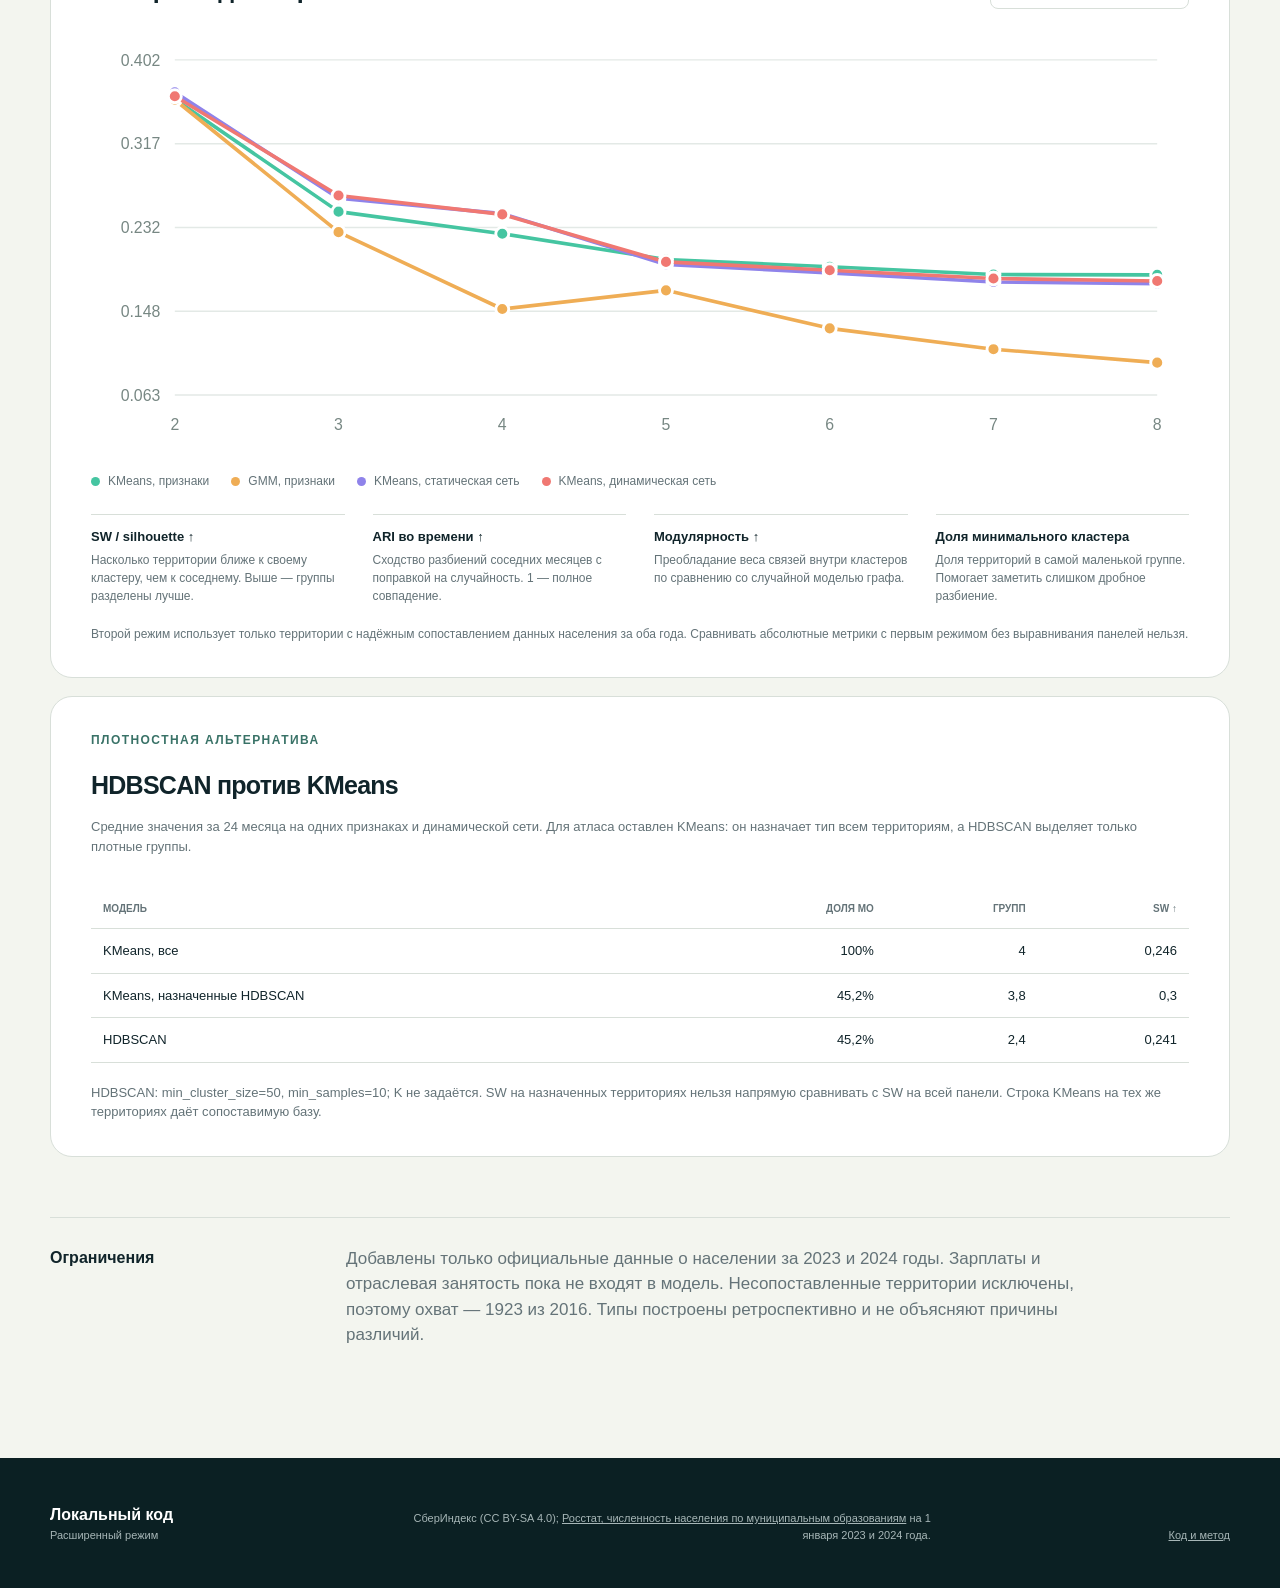
==== commit a0bb9603: "Добавлен hdbscan" ====
--- a/site/external.html
+++ b/site/external.html
@@ -5,29 +5,40 @@
   <meta name="viewport" content="width=device-width, initial-scale=1">
   <meta name="description" content="Атлас муниципальных экономик: СберИндекс и население Росстата">
   <title>Локальный код — СберИндекс + Росстат</title>
-  <link rel="stylesheet" href="styles.css">
-  <script src="external.js" defer></script>
+  <link rel="stylesheet" href="styles.css?v=4">
+  <script src="external.js?v=3" defer></script>
 </head>
 <body>
   <header class="topbar">
-    <a class="brand" href="index.html" aria-label="Локальный код — на главную"><span class="brand-mark">ЛК</span><span>Локальный код</span></a>
-    <nav aria-label="Режим данных">
+    <a class="brand" href="#top" aria-label="Локальный код — на главную"><span class="brand-mark">ЛК</span><span>Локальный код</span></a>
+    <nav aria-label="Навигация по странице">
+      <a href="#types">Типы</a>
+      <a href="#atlas">Атлас</a>
+      <a href="#method">Метод</a>
       <a href="index.html">Только СберИндекс</a>
-      <a href="external.html" aria-current="page">СберИндекс + Росстат</a>
     </nav>
   </header>
 
-  <main>
-    <section class="hero hero-external page-grid">
+  <main id="top">
+    <section class="hero page-grid">
       <div class="eyebrow">Второй режим · СберИндекс + Росстат · 2023–2024</div>
       <h1>Та же экономика, <span>другой масштаб</span></h1>
       <p class="hero-lead">К расходам и транспортному окружению добавлены численность населения и доля городских жителей. Это отдельная кластеризация на сопоставимой панели территорий.</p>
-      <div class="hero-actions"><a class="button button-primary" href="#atlas">Открыть атлас</a><a class="button button-secondary" href="index.html">Сравнить с режимом СберИндекса</a></div>
+      <div class="hero-actions">
+        <a class="button button-primary" href="#atlas">Найти муниципалитет</a>
+        <a class="button button-secondary" href="index.html">Только СберИндекс</a>
+      </div>
+      <div class="hero-orbit" aria-hidden="true">
+        <span class="orbit orbit-one"></span>
+        <span class="orbit orbit-two"></span>
+        <span class="orbit orbit-three"></span>
+        <span class="orbit-core">24<br><small>месяца</small></span>
+      </div>
       <dl class="hero-stats">
-        <div><dt id="stat-municipalities">—</dt><dd>муниципалитетов с полными данными</dd></div>
+        <div><dt id="stat-municipalities">—</dt><dd>муниципалитетов в исходных данных</dd></div>
+        <div><dt id="stat-matched">—</dt><dd>сопоставлены с Росстатом</dd></div>
         <div><dt>24</dt><dd>месяца наблюдений</dd></div>
         <div><dt>4</dt><dd>типа в этом режиме</dd></div>
-        <div><dt>2</dt><dd>показателя населения</dd></div>
       </dl>
     </section>
 
@@ -55,6 +66,7 @@
           <div><dt id="passport-spend">—</dt><dd>индекс расходов</dd></div>
           <div><dt id="passport-access">—</dt><dd>доступность рынков</dd></div>
         </dl>
+        <p class="passport-note">Индекс расходов: 100 — медиана муниципалитетов за месяц. Доступность рынков — исходный индекс СберИндекса: большее значение означает более высокую доступность.</p>
         <div class="timeline-block"><div class="timeline-heading"><h4>Динамика типа</h4><span>январь 2023 → декабрь 2024</span></div><div class="timeline" id="passport-timeline"></div></div>
         <div class="comparables-block"><div class="timeline-heading"><h4>Что входит в модель</h4></div><p class="external-note">Расходы по категориям, доступность рынков, логарифм численности населения и доля городских жителей. Годовой показатель населения повторяется во всех месяцах соответствующего года.</p></div>
       </article>
@@ -64,12 +76,26 @@
       <div class="section-heading"><span class="section-number">03</span><div><p class="eyebrow">Проверка выбора K</p><h2>Сколько типов достаточно?</h2></div></div>
       <p class="section-lead">K=2 даёт более высокий silhouette, но слишком грубо объединяет разные городские контексты. K=4 показывает содержательное разделение; минимальный кластер занимает около 9,4% территорий. Это исследовательский выбор, а не доказанный оптимум.</p>
       <p class="section-lead matched-note">На одной и той же панели из 1923 территорий, при K=4 и одинаковых параметрах модели, средний ARI между разбиениями без населения и с населением — <strong id="matched-ari">—</strong> (1 означало бы полное совпадение). Это отдельный контрольный расчёт; первый дашборд использует K=3 и все 2016 территорий.</p>
-      <div class="model-card"><div><p class="eyebrow">Четыре метода, K=4</p><h3>Разные критерии — разные лидеры</h3><p>Метрики рассчитаны на одних 1923 территориях. Silhouette — выборочная оценка по признакам, ARI показывает сходство соседних месяцев, модулярность — разделение на графе. GMM оказалась чувствительна к исключению двух повторных строк; для карты выбран динамический KMeans.</p></div><div class="model-table-wrap"><table><thead><tr><th>Модель</th><th>SW ↑</th><th>ARI во времени ↑</th><th>Модулярность ↑</th></tr></thead><tbody id="model-table"></tbody></table></div></div>
-      <div class="cluster-chart-card"><div class="cluster-chart-heading"><div><p class="eyebrow">Чувствительность к K</p><h3>Четыре модели при K=2–8</h3></div><label for="cluster-chart-metric">Показатель<select id="cluster-chart-metric"><option value="silhouette">Silhouette</option><option value="temporalAri">ARI во времени</option><option value="modularity">Модулярность</option><option value="minClusterShare">Доля минимального кластера</option></select></label></div><svg id="cluster-chart" viewBox="0 0 760 300" role="img" aria-label="Метрики четырёх моделей по числу кластеров"></svg><div class="cluster-chart-legend" id="cluster-chart-legend"></div><p class="chart-note">Второй режим использует только территории с надёжным сопоставлением данных населения за оба года. Сравнивать абсолютные метрики с первым режимом без выравнивания панелей нельзя.</p></div>
+      <div class="model-card"><div><p class="eyebrow">Четыре метода, K=4</p><h3>Разные критерии — разные лидеры</h3><p>Метрики рассчитаны на одних 1923 территориях. GMM оказалась чувствительна к исключению двух повторных строк; для карты выбран динамический KMeans.</p></div><div class="model-table-wrap"><table><thead><tr><th>Модель</th><th>SW ↑</th><th>ARI во времени ↑</th><th>Модулярность ↑</th></tr></thead><tbody id="model-table"></tbody></table></div></div>
+      <div class="cluster-chart-card"><div class="cluster-chart-heading"><div><p class="eyebrow">K — число типов</p><h3>Четыре модели при K=2–8</h3></div><label for="cluster-chart-metric">Показатель<select id="cluster-chart-metric"><option value="silhouette">Silhouette</option><option value="temporalAri">ARI во времени</option><option value="modularity">Модулярность</option><option value="minClusterShare">Доля минимального кластера</option></select></label></div><svg id="cluster-chart" viewBox="0 0 760 300" role="img" aria-label="Метрики четырёх моделей по числу кластеров"></svg><div class="cluster-chart-legend" id="cluster-chart-legend"></div>
+        <dl class="metric-glossary">
+          <div><dt>SW / silhouette ↑</dt><dd>Насколько территории ближе к своему кластеру, чем к соседнему. Выше — группы разделены лучше.</dd></div>
+          <div><dt>ARI во времени ↑</dt><dd>Сходство разбиений соседних месяцев с поправкой на случайность. 1 — полное совпадение.</dd></div>
+          <div><dt>Модулярность ↑</dt><dd>Преобладание веса связей внутри кластеров по сравнению со случайной моделью графа.</dd></div>
+          <div><dt>Доля минимального кластера</dt><dd>Доля территорий в самой маленькой группе. Помогает заметить слишком дробное разбиение.</dd></div>
+        </dl>
+        <p class="chart-note">Второй режим использует только территории с надёжным сопоставлением данных населения за оба года. Сравнивать абсолютные метрики с первым режимом без выравнивания панелей нельзя.</p></div>
+      <div class="density-card">
+        <p class="eyebrow">Плотностная альтернатива</p>
+        <h3>HDBSCAN против KMeans</h3>
+        <p>Средние значения за 24 месяца на одних признаках и динамической сети. Для атласа оставлен KMeans: он назначает тип всем территориям, а HDBSCAN выделяет только плотные группы.</p>
+        <div class="model-table-wrap"><table><thead><tr><th>Модель</th><th>Доля МО</th><th>Групп</th><th>SW ↑</th></tr></thead><tbody id="density-table"></tbody></table></div>
+        <p class="chart-note">HDBSCAN: min_cluster_size=50, min_samples=10; K не задаётся. SW на назначенных территориях нельзя напрямую сравнивать с SW на всей панели. Строка KMeans на тех же территориях даёт сопоставимую базу.</p>
+      </div>
       <div class="limits"><h3>Ограничения</h3><p>Добавлены только официальные данные о населении за 2023 и 2024 годы. Зарплаты и отраслевая занятость пока не входят в модель. Несопоставленные территории исключены, поэтому охват — 1923 из 2016. Типы построены ретроспективно и не объясняют причины различий.</p></div>
     </section>
   </main>
-  <footer><div><strong>Локальный код</strong><span>Расширенный режим</span></div><p>СберИндекс (CC BY-SA 4.0); Росстат, «Численность населения РФ по муниципальным образованиям» на 1 января 2023 и 2024 года.</p><a href="https://github.com/artemcd/sber-index">Код и метод</a></footer>
+  <footer><div><strong>Локальный код</strong><span>Расширенный режим</span></div><p>СберИндекс (CC BY-SA 4.0); <a href="https://rosstat.gov.ru/compendium/document/13282">Росстат, численность населения по муниципальным образованиям</a> на 1 января 2023 и 2024 года.</p><a href="https://github.com/artemcd/sber-index">Код и метод</a></footer>
   <noscript>Для интерактивной карты необходимо включить JavaScript.</noscript>
 </body>
 </html>
--- a/site/styles.css
+++ b/site/styles.css
@@ -180,7 +180,7 @@
   border-radius: 50%;
 }
 
-.orbit::after {
+.orbit-two::after, .orbit-three::after {
   position: absolute;
   width: 16px;
   height: 16px;
@@ -190,7 +190,6 @@
 }
 
 .orbit-one { inset: 0; transform: rotate(-18deg); }
-.orbit-one::after { top: 28px; left: 72px; background: var(--cluster-1); }
 .orbit-two { inset: 50px; transform: rotate(25deg); }
 .orbit-two::after { right: 18px; bottom: 66px; background: var(--cluster-2); }
 .orbit-three { inset: 102px; transform: rotate(-45deg); }
@@ -226,6 +225,7 @@
 .hero-stats dt { font-size: 30px; font-weight: 700; letter-spacing: -.04em; }
 
 .hero-stats dd { margin: 2px 0 0; color: var(--muted); font-size: 13px; }
+.hero-footnote { max-width: 850px; margin: 14px 0 0; color: var(--muted); font-size: 12px; }
 
 .intro, .signals, .method { padding-block: 110px; }
 
@@ -267,6 +267,13 @@
   gap: 16px;
 }
 
+.type-grid-four { grid-template-columns: repeat(2, 1fr); }
+.type-grid-four .type-card { min-height: 330px; }
+.type-grid-four .type-card h3 { margin-top: 35px; }
+.type-grid-four .type-card dl { margin-top: 35px; }
+.external-note { max-width: 430px; color: #a6b6b7; font-size: 14px; }
+.matched-note { margin-top: -28px; font-size: 16px; }
+
 .type-card {
   position: relative;
   min-height: 410px;
@@ -324,14 +331,12 @@
 .section-heading-light h2 { color: white; }
 
 .atlas-toolbar {
-  display: flex;
-  align-items: end;
-  justify-content: space-between;
-  gap: 36px;
+  display: grid;
+  gap: 18px;
   margin: 48px 0 28px 72px;
 }
 
-.search { flex: 1; max-width: 550px; }
+.search { width: min(550px, 100%); }
 .search label { display: block; margin-bottom: 8px; color: #a9b9ba; font-size: 12px; }
 .search-row { display: flex; }
 .search input {
@@ -355,7 +360,7 @@
   cursor: pointer;
 }
 
-.filters { display: flex; flex-wrap: wrap; justify-content: flex-end; gap: 7px; }
+.filters { display: flex; flex-wrap: wrap; gap: 7px; }
 
 .filter {
   display: inline-flex;
@@ -446,6 +451,7 @@
 .passport-metrics div { padding: 20px 16px 20px 0; }
 .passport-metrics dt { font-size: 25px; font-weight: 700; }
 .passport-metrics dd { margin: 3px 0 0; color: #9eb0b1; font-size: 11px; }
+.passport-note { grid-column: 1 / -1; margin: -26px 0 0; color: #9eb0b1; font-size: 12px; }
 
 .timeline-heading { display: flex; align-items: baseline; justify-content: space-between; gap: 12px; }
 .timeline-heading h4 { margin: 0; font-size: 15px; }
@@ -571,7 +577,19 @@
 .cluster-chart-legend { display: flex; flex-wrap: wrap; gap: 12px 22px; margin-top: 8px; }
 .cluster-chart-legend span { display: flex; align-items: center; gap: 8px; color: var(--muted); font-size: 12px; }
 .cluster-chart-legend i { width: 9px; height: 9px; border-radius: 50%; }
+.metric-glossary { display: grid; grid-template-columns: repeat(auto-fit, minmax(220px, 1fr)); gap: 16px 28px; margin: 24px 0 0; }
+.metric-glossary div { padding-top: 12px; border-top: 1px solid var(--line); }
+.metric-glossary dt { font-size: 13px; font-weight: 700; }
+.metric-glossary dd { margin: 4px 0 0; color: var(--muted); font-size: 12px; }
 .chart-note { margin: 20px 0 0; color: var(--muted); font-size: 12px; }
+
+.density-card { margin-top: 18px; padding: 34px 40px; border: 1px solid var(--line); border-radius: var(--radius); background: white; }
+.density-card h3 { margin: 0; font-size: 25px; letter-spacing: -.03em; }
+.density-card > p:not(.eyebrow) { color: var(--muted); font-size: 13px; }
+.density-card table { width: 100%; margin-top: 20px; border-collapse: collapse; font-size: 13px; }
+.density-card th, .density-card td { padding: 12px; border-bottom: 1px solid var(--line); text-align: right; }
+.density-card th { color: var(--muted); font-size: 10px; text-transform: uppercase; }
+.density-card th:first-child, .density-card td:first-child { text-align: left; }
 
 .limits { display: grid; grid-template-columns: 240px 1fr; gap: 56px; margin-top: 60px; padding-top: 28px; border-top: 1px solid var(--line); }
 .limits h3 { margin: 0; font-size: 16px; }
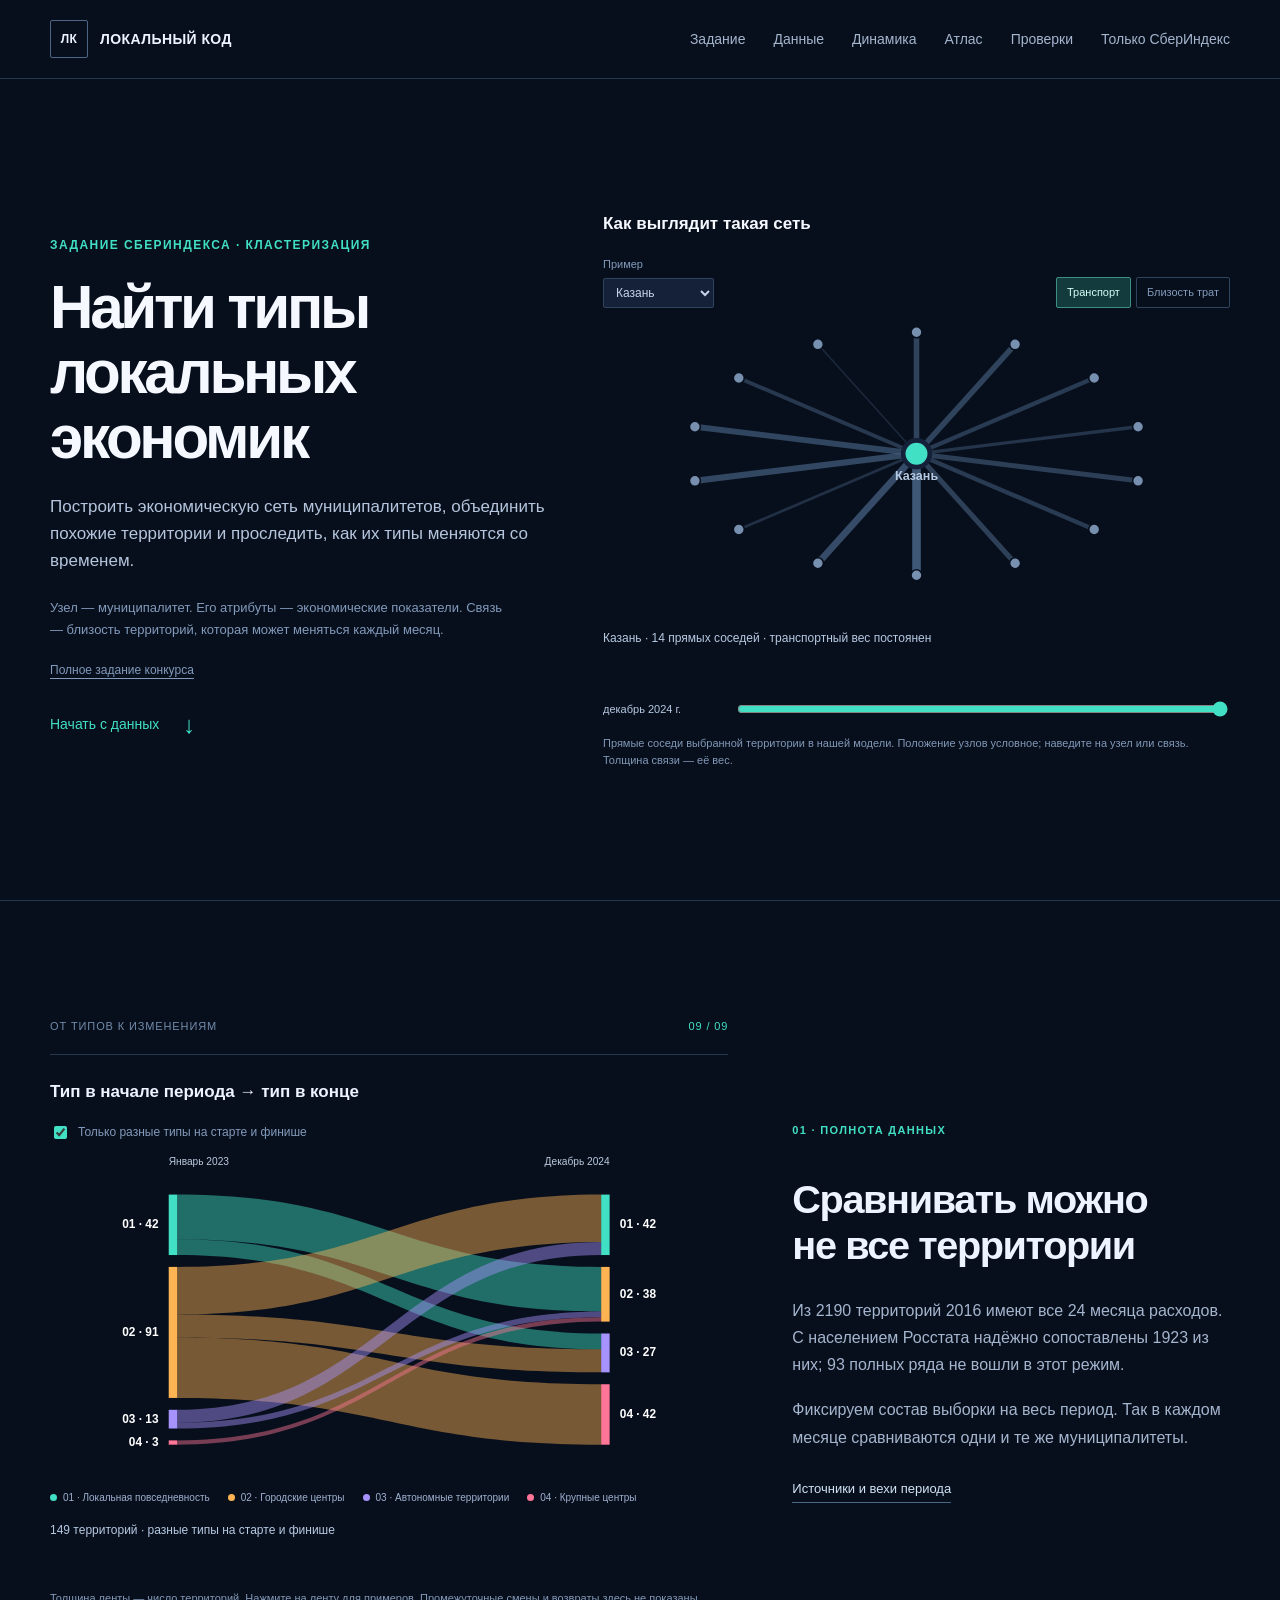
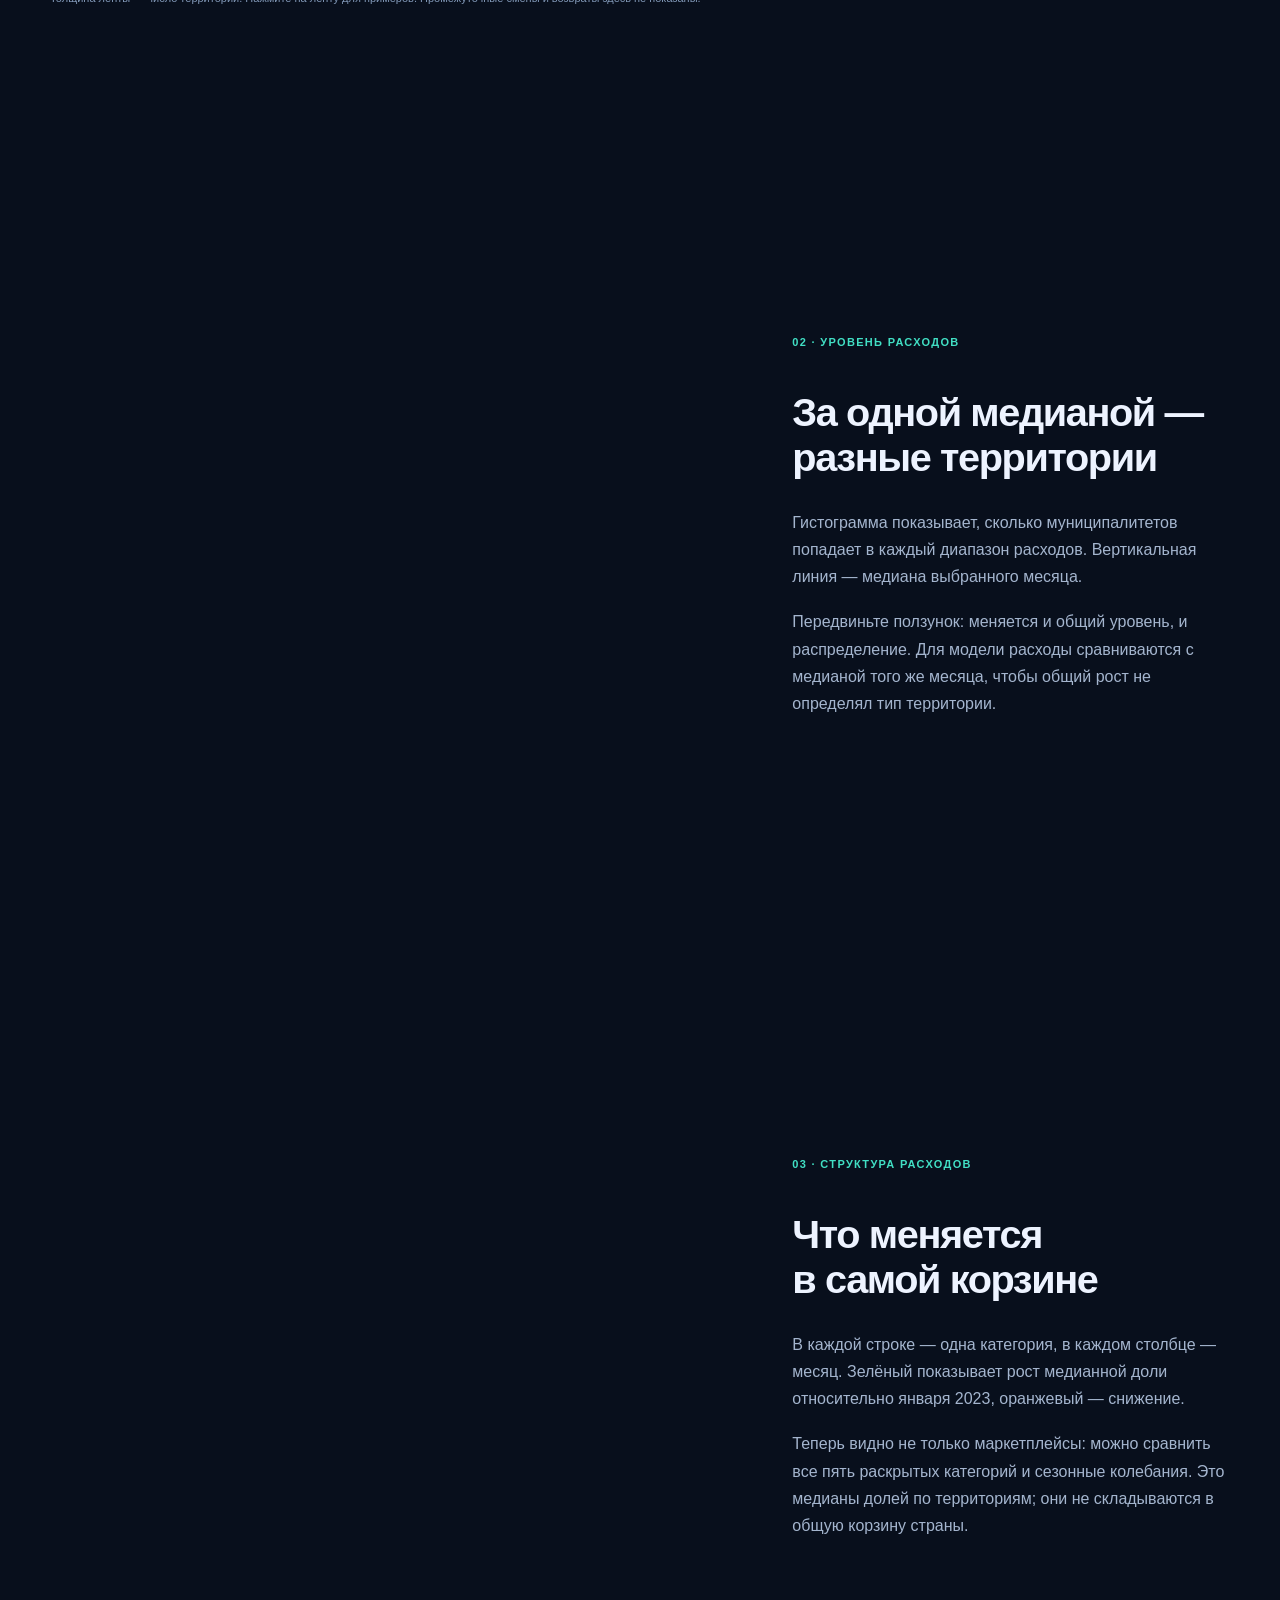
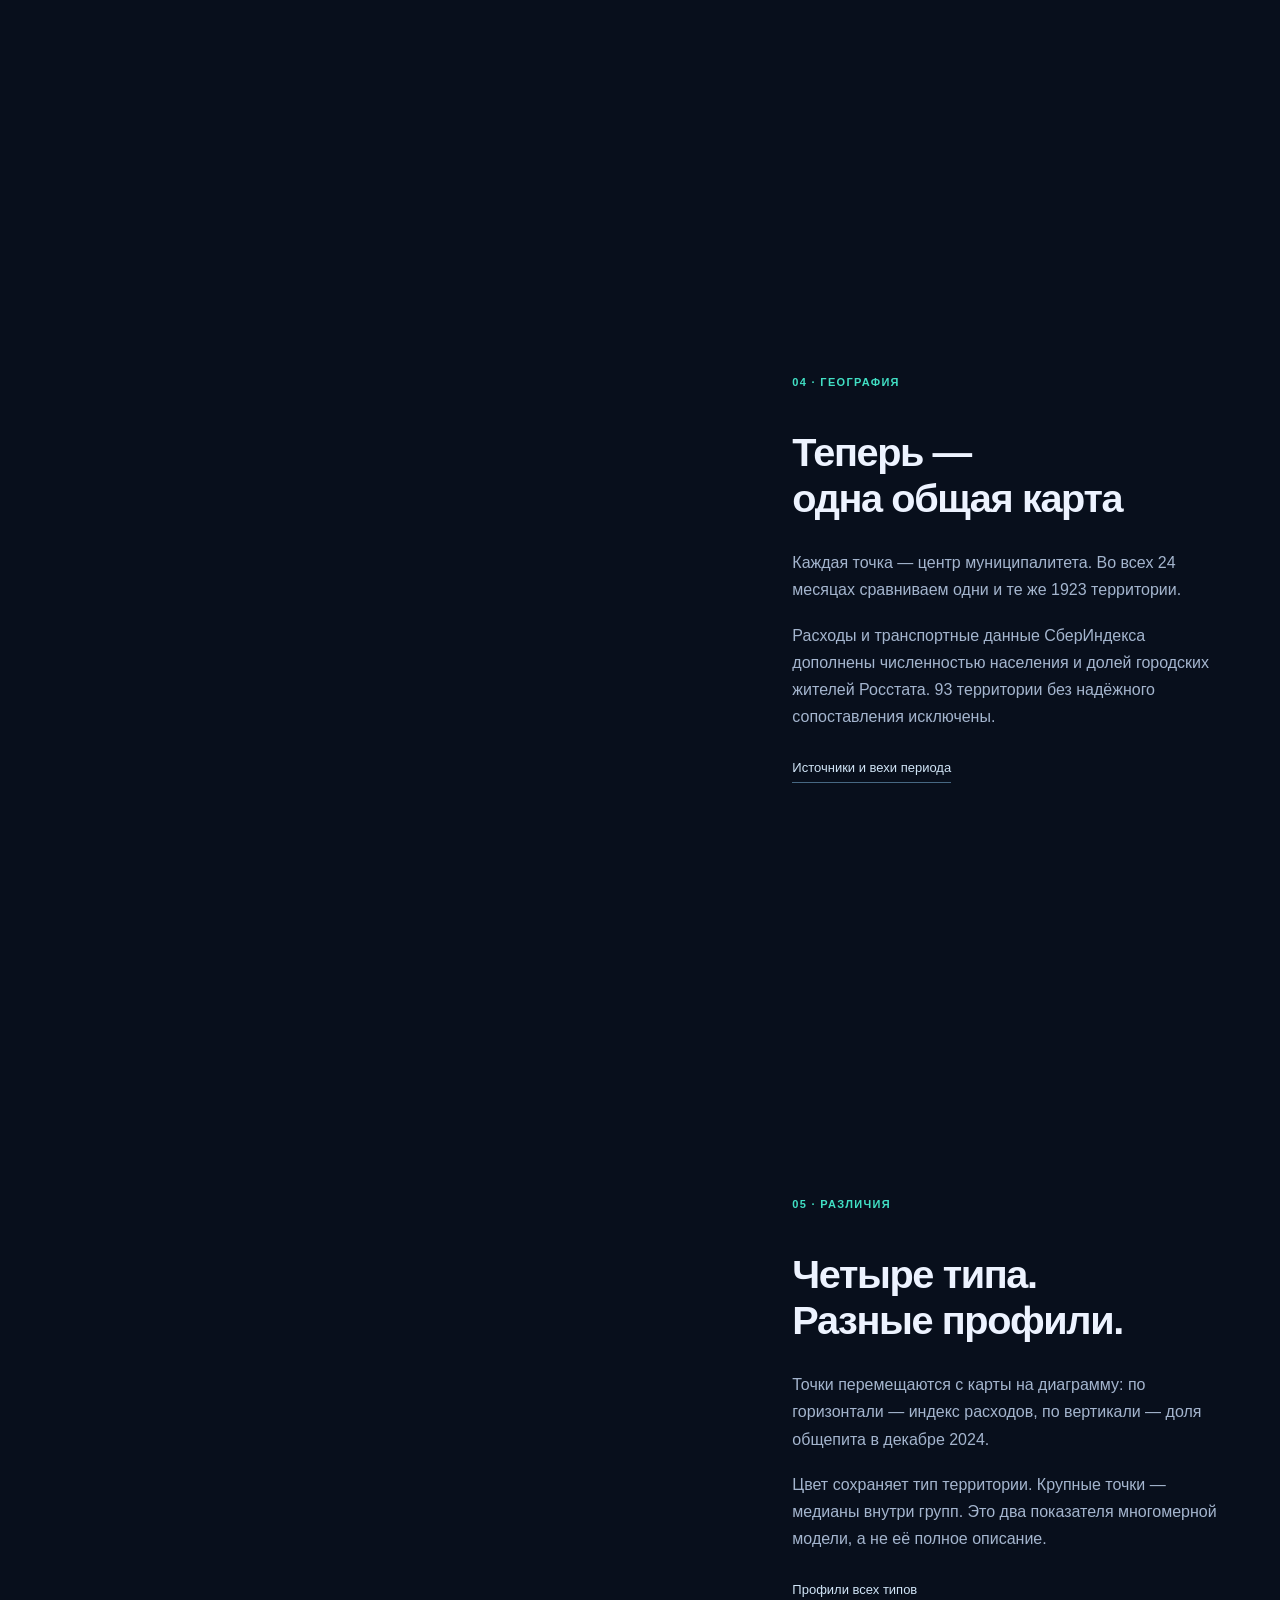
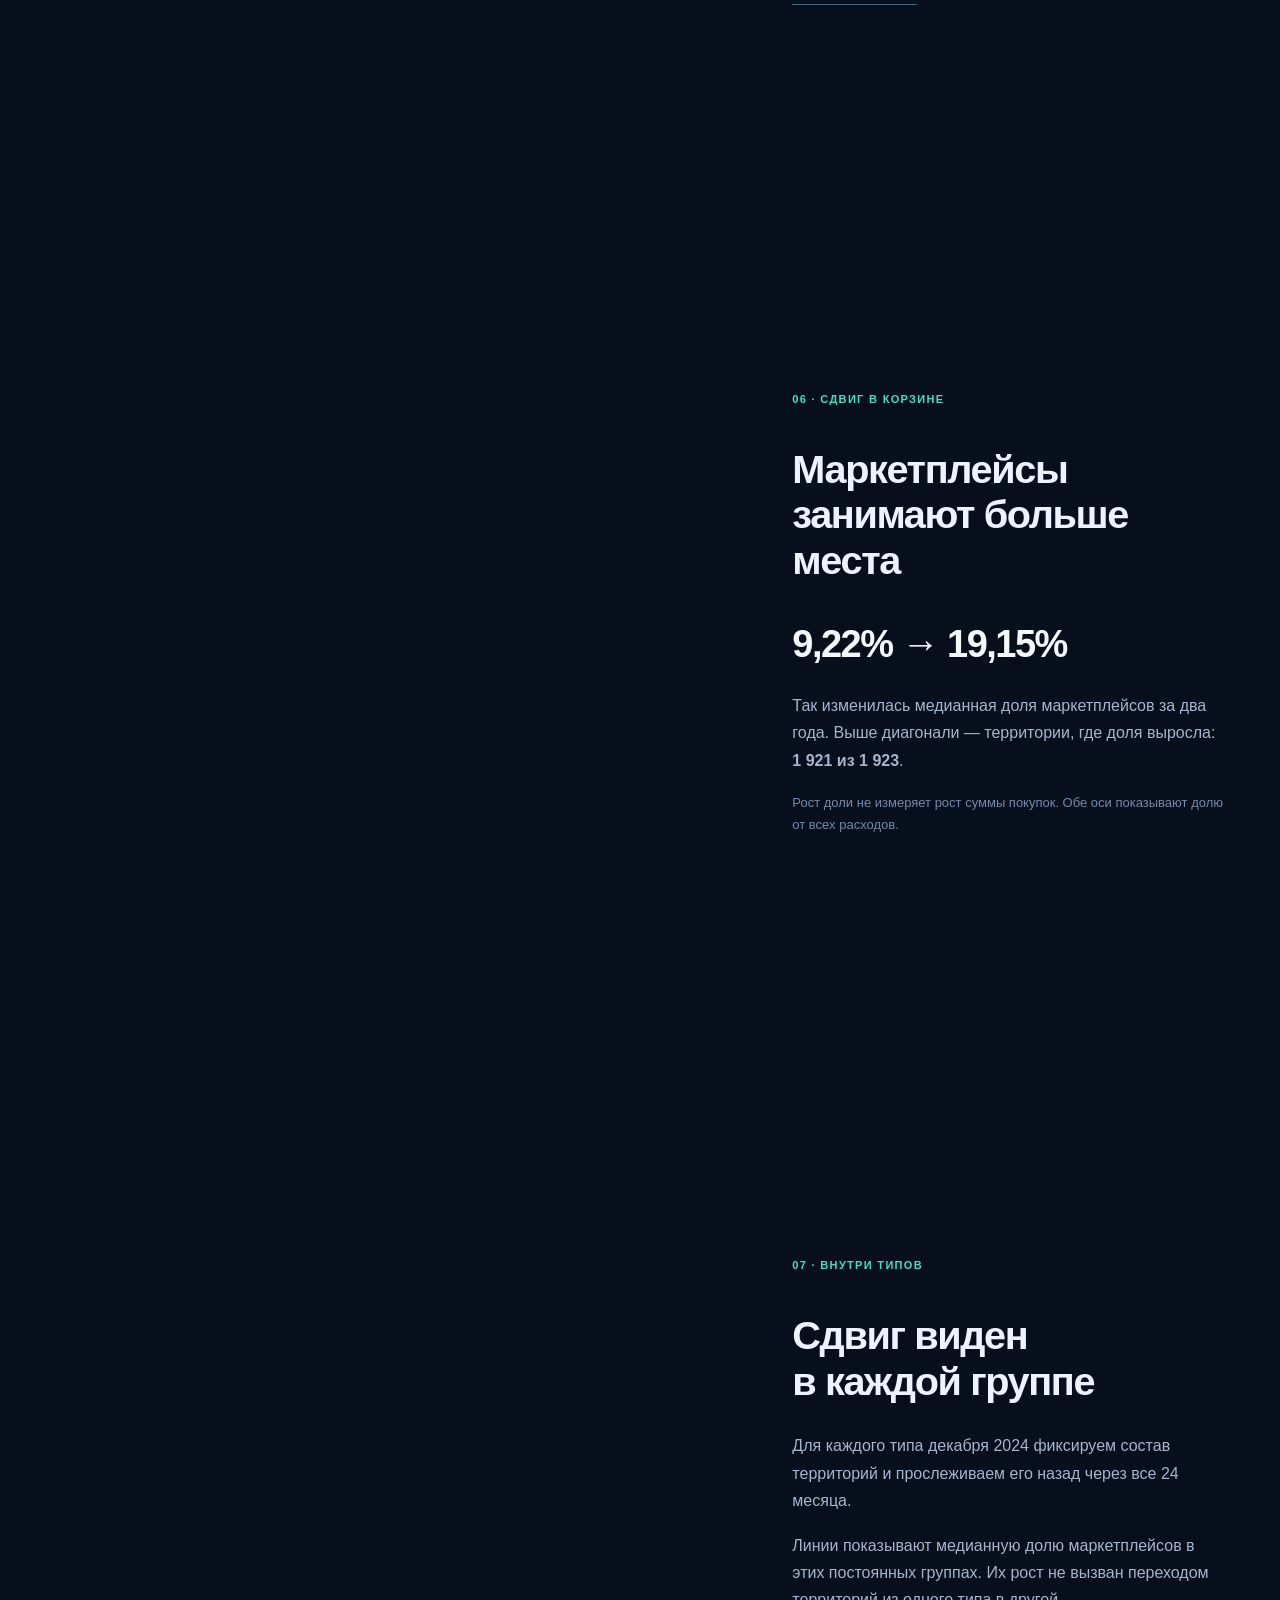
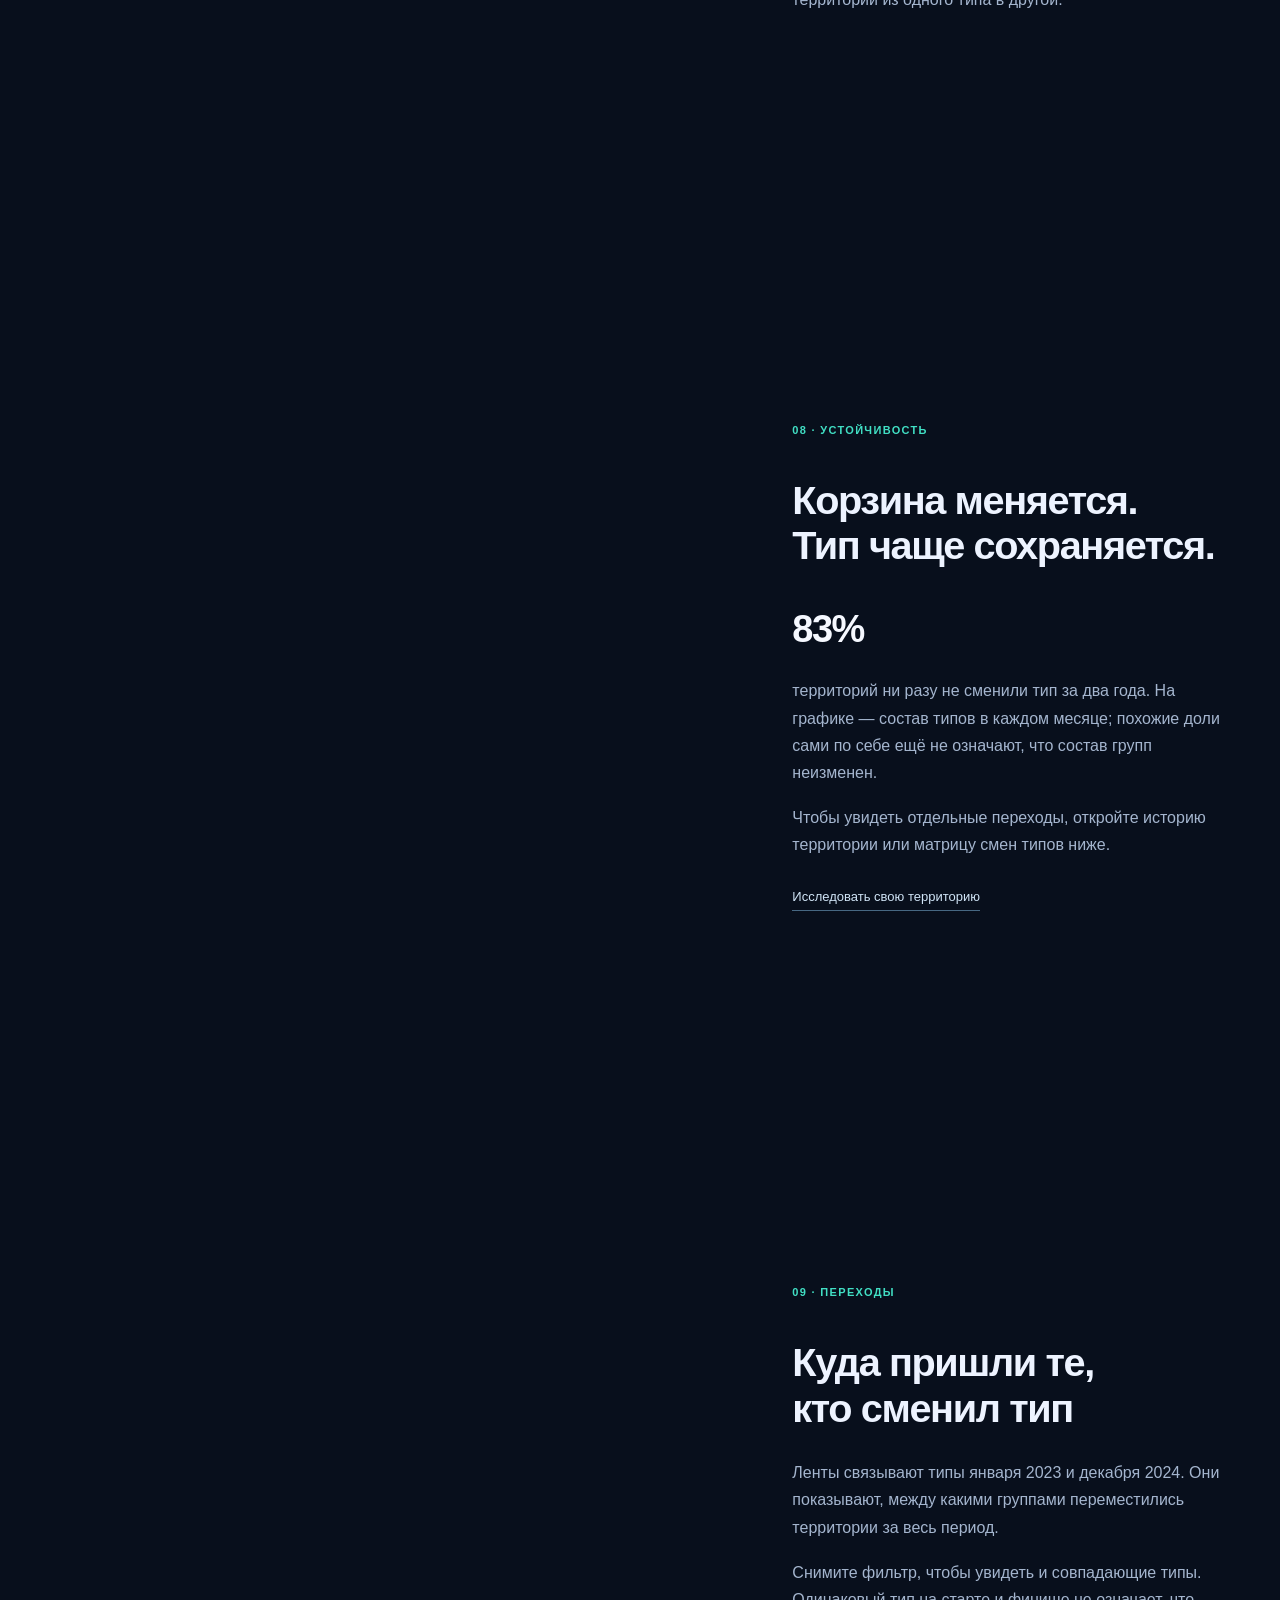
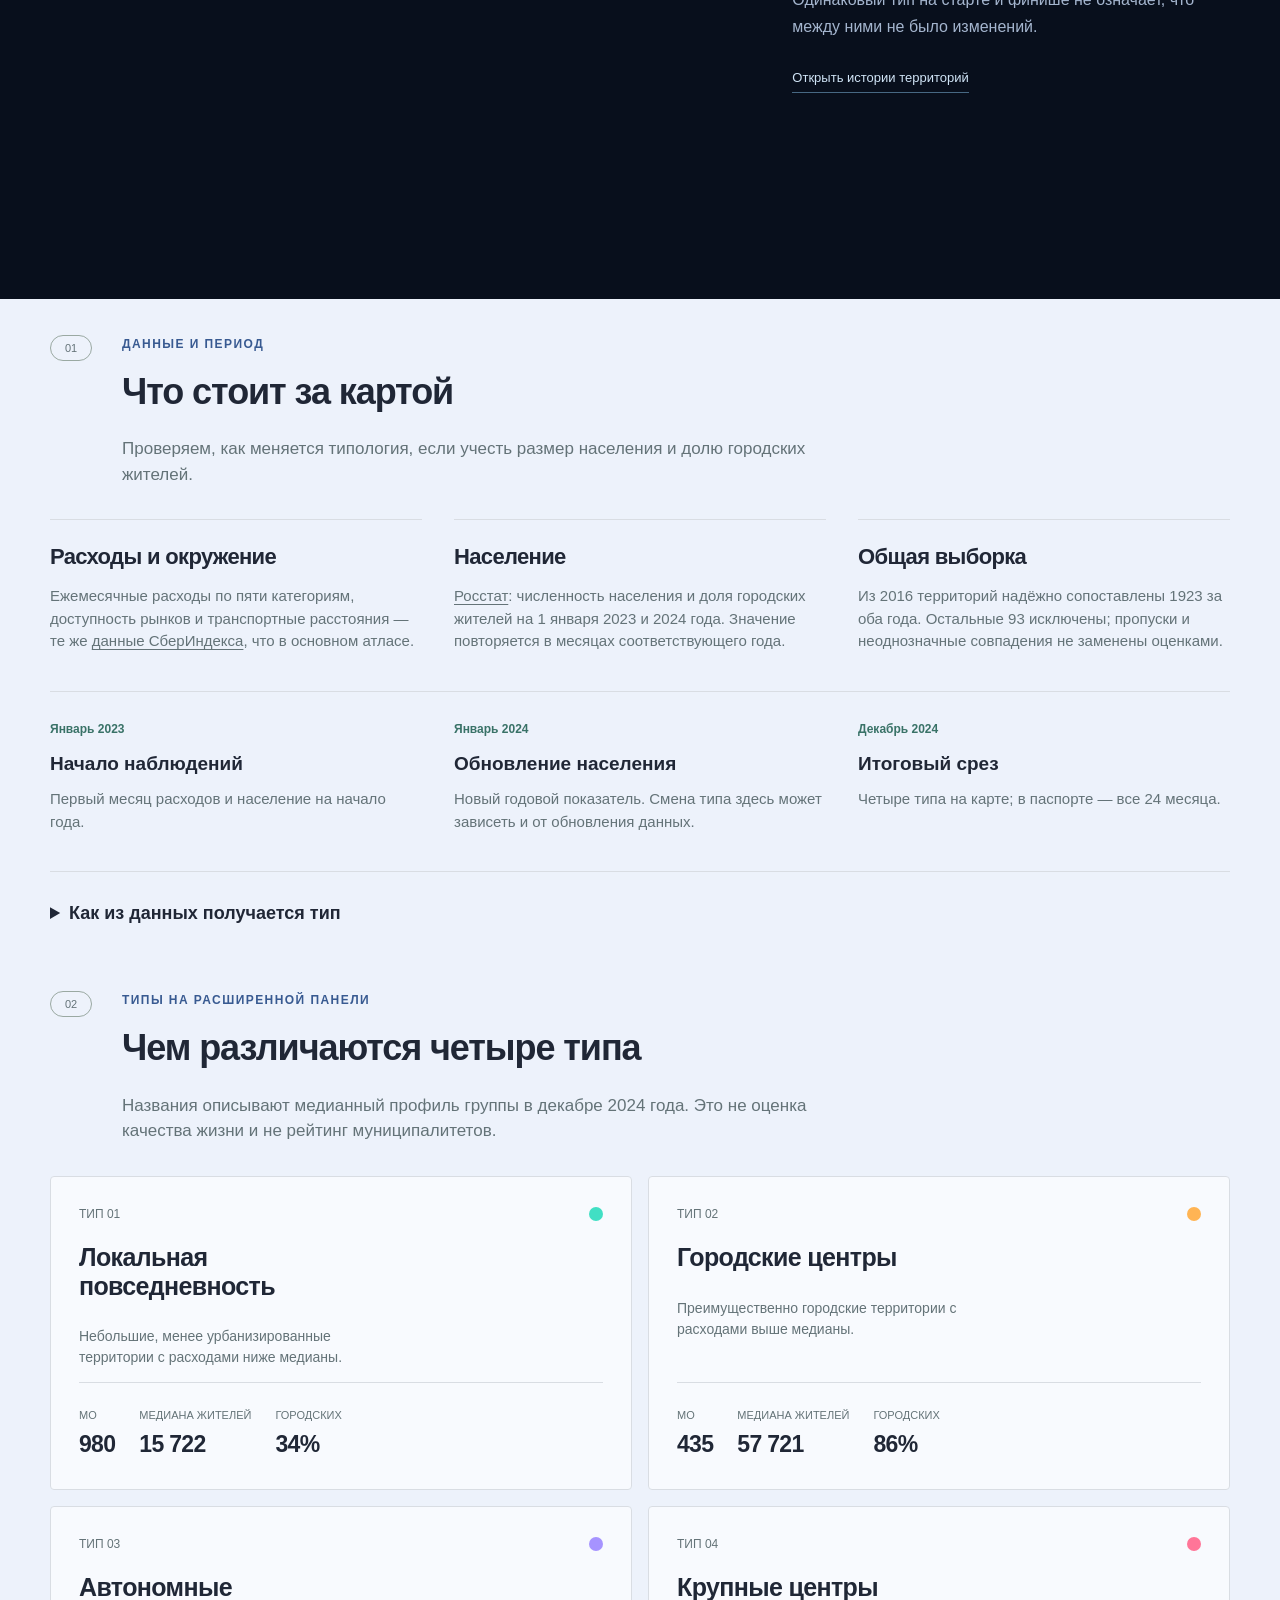
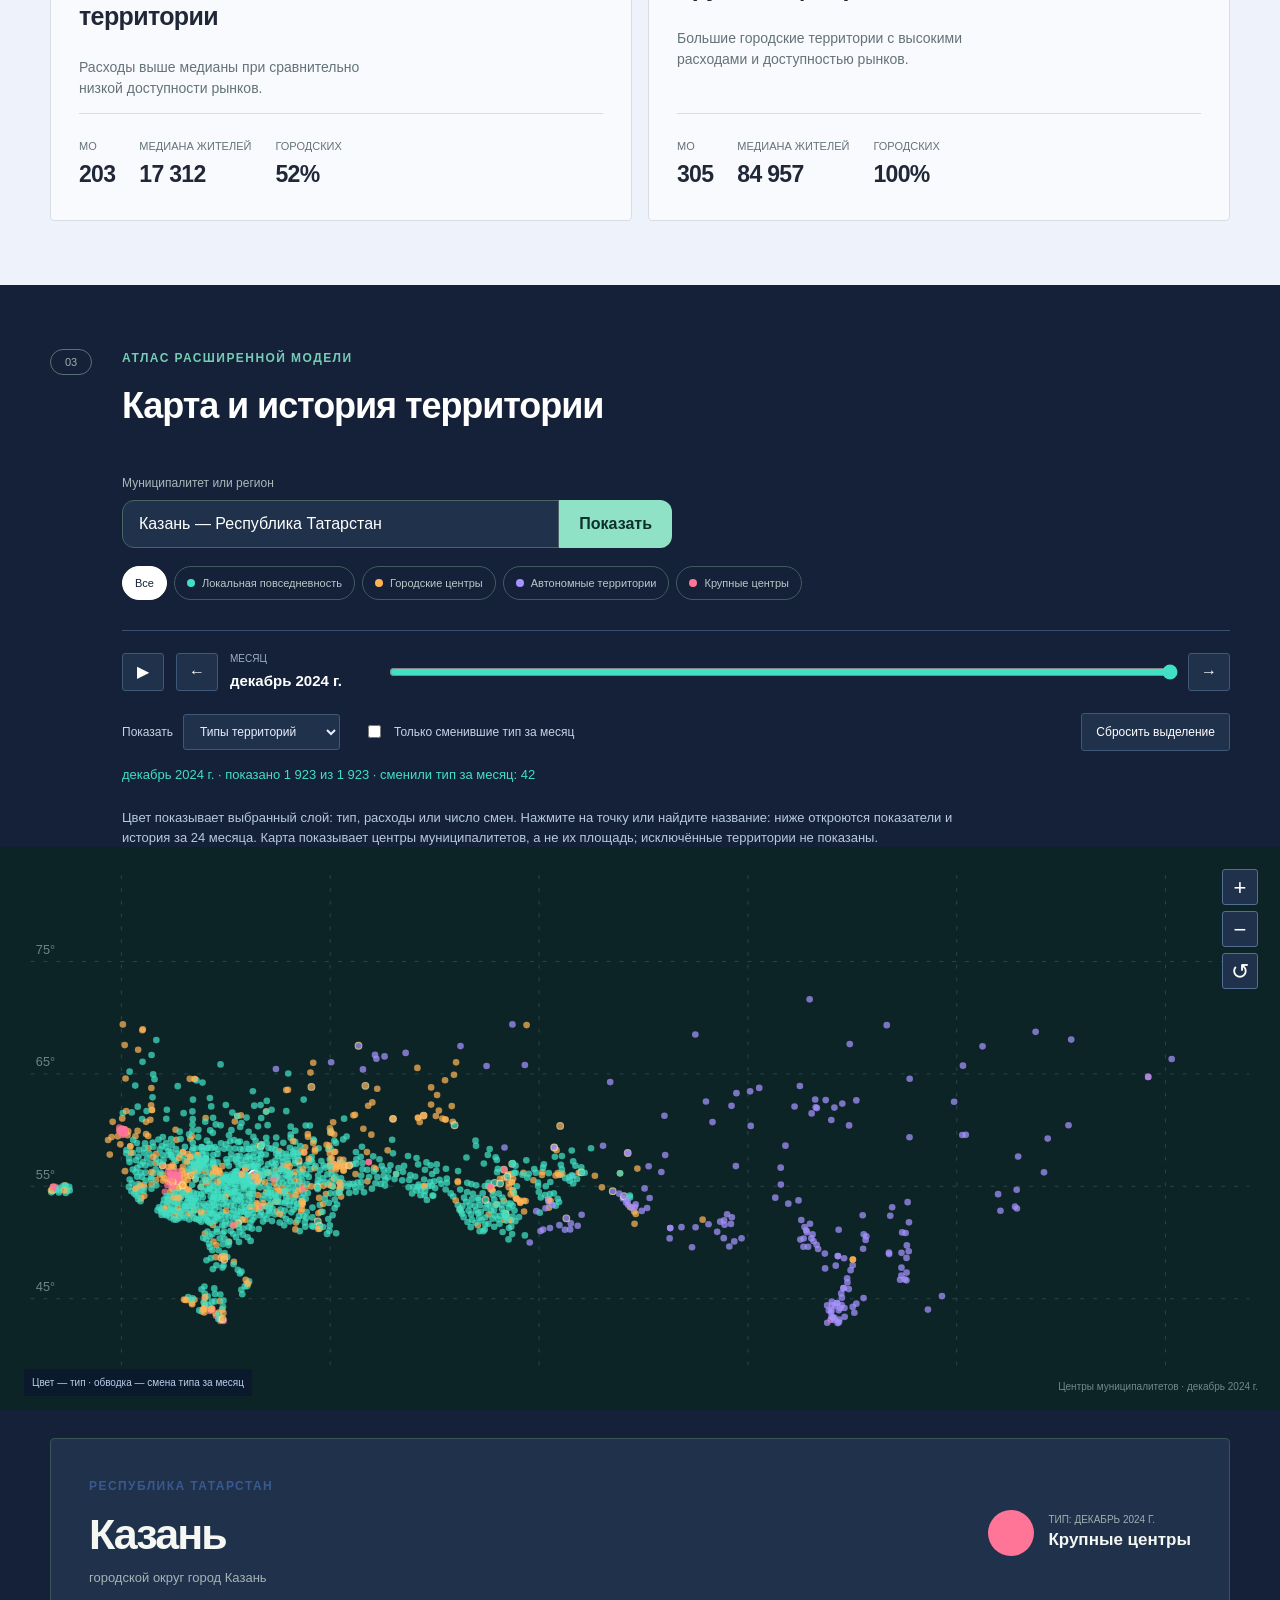
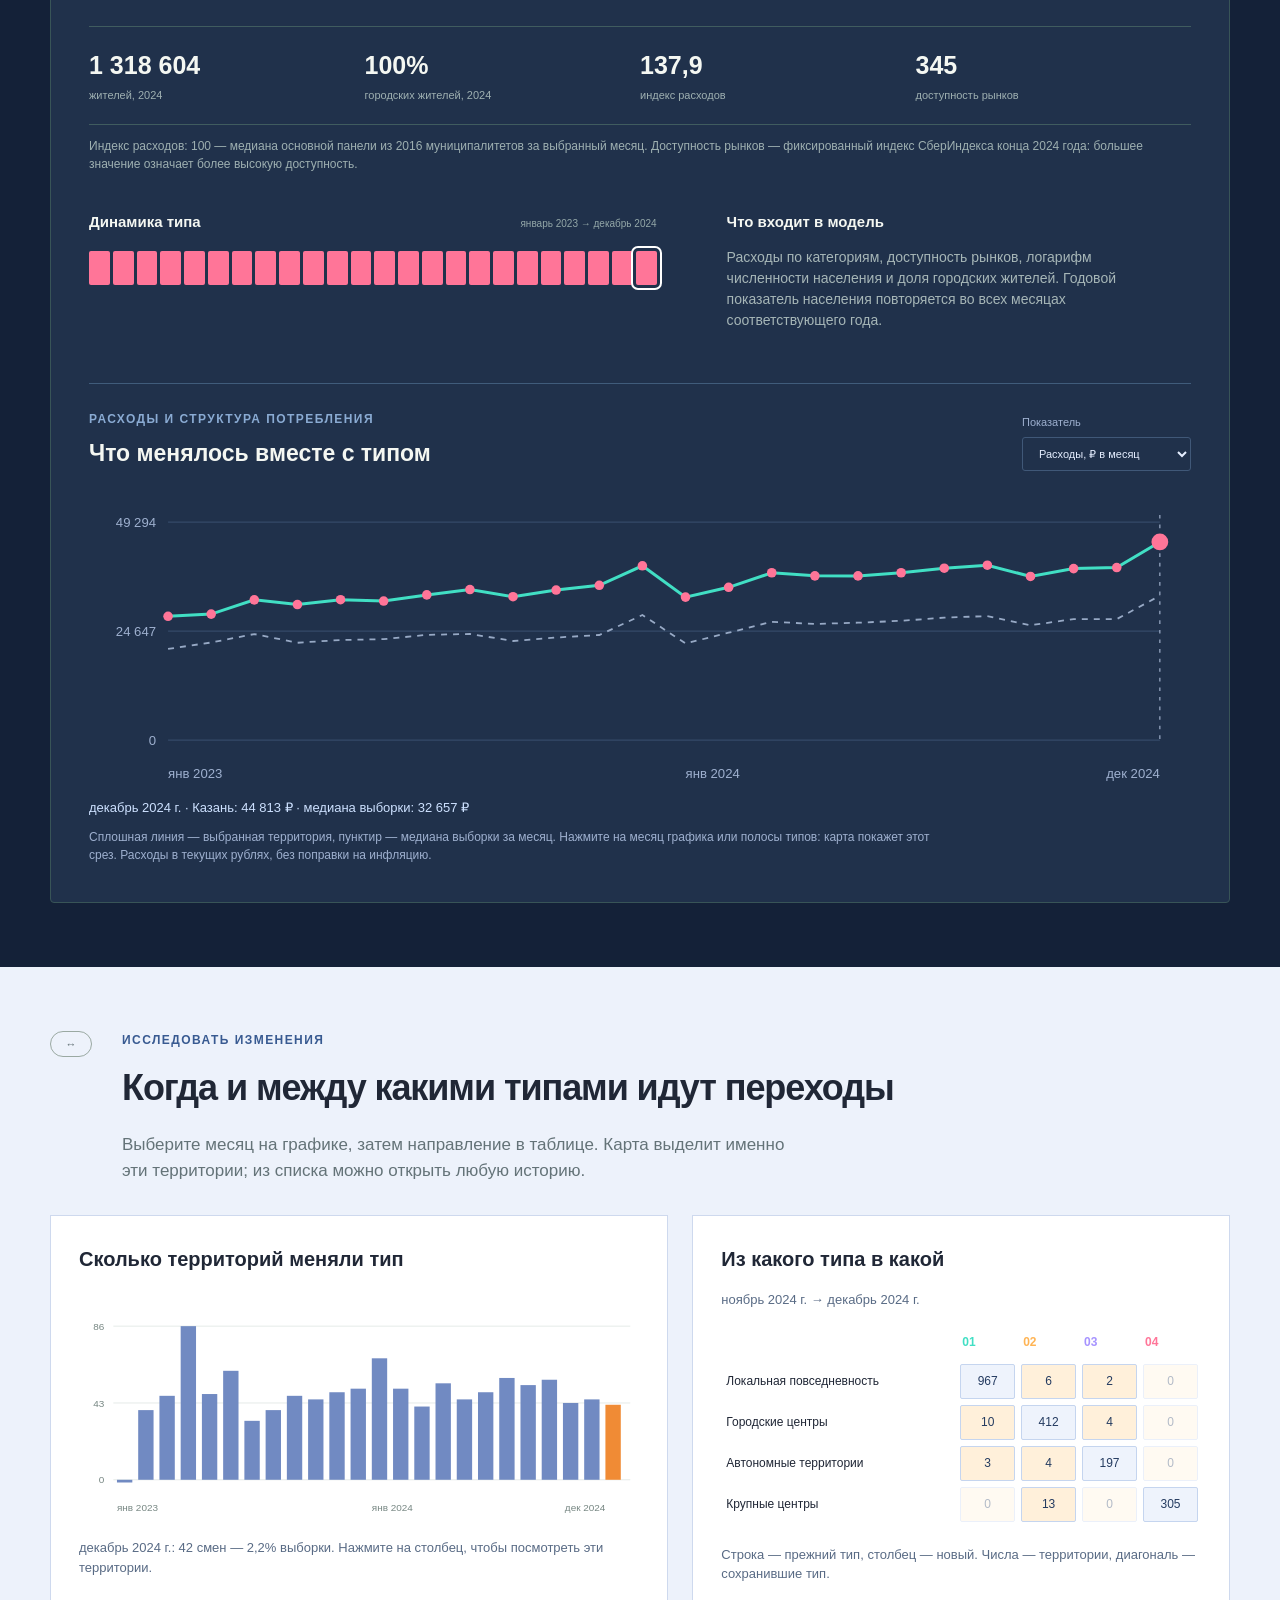
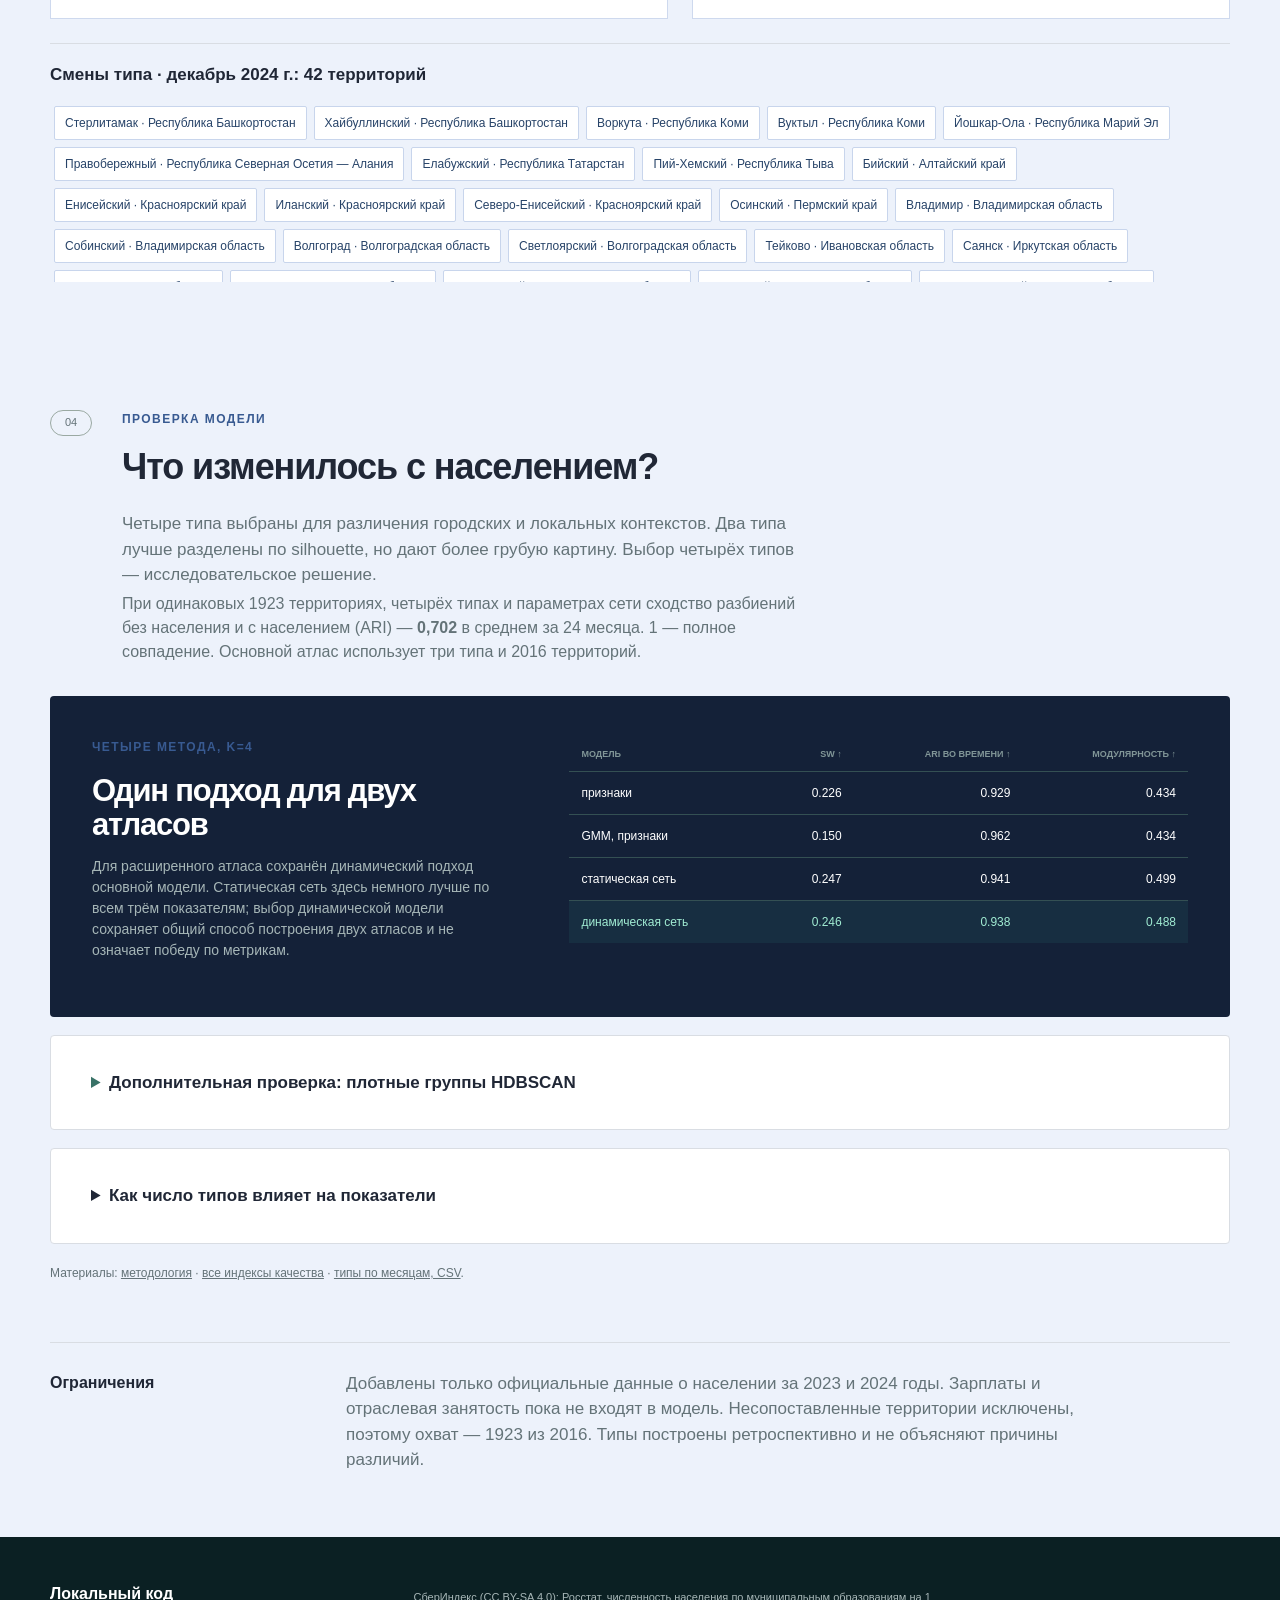
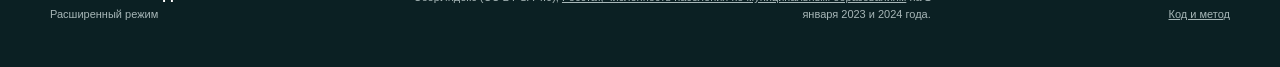
==== commit b12a91a2: "Добавлен hdbscan" ====
--- a/site/external.html
+++ b/site/external.html
@@ -5,93 +5,274 @@
   <meta name="viewport" content="width=device-width, initial-scale=1">
   <meta name="description" content="Атлас муниципальных экономик: СберИндекс и население Росстата">
   <title>Локальный код — СберИндекс + Росстат</title>
-  <link rel="stylesheet" href="styles.css?v=4">
-  <script src="external.js?v=3" defer></script>
+  <link rel="stylesheet" href="styles.css?v=14">
+  <script src="overview.js?v=8" defer></script>
+  <script src="app.js?v=9" defer></script><script src="external.js?v=9" defer></script>
 </head>
-<body>
+<body data-mode="population">
   <header class="topbar">
     <a class="brand" href="#top" aria-label="Локальный код — на главную"><span class="brand-mark">ЛК</span><span>Локальный код</span></a>
     <nav aria-label="Навигация по странице">
-      <a href="#types">Типы</a>
+      <a href="#brief">Задание</a>
+      <a href="#data">Данные</a>
+      <a href="#dynamics">Динамика</a>
       <a href="#atlas">Атлас</a>
-      <a href="#method">Метод</a>
+      <a href="#comparison">Проверки</a>
       <a href="index.html">Только СберИндекс</a>
     </nav>
   </header>
 
   <main id="top">
-    <section class="hero page-grid">
-      <div class="eyebrow">Второй режим · СберИндекс + Росстат · 2023–2024</div>
-      <h1>Та же экономика, <span>другой масштаб</span></h1>
-      <p class="hero-lead">К расходам и транспортному окружению добавлены численность населения и доля городских жителей. Это отдельная кластеризация на сопоставимой панели территорий.</p>
-      <div class="hero-actions">
-        <a class="button button-primary" href="#atlas">Найти муниципалитет</a>
-        <a class="button button-secondary" href="index.html">Только СберИндекс</a>
-      </div>
-      <div class="hero-orbit" aria-hidden="true">
-        <span class="orbit orbit-one"></span>
-        <span class="orbit orbit-two"></span>
-        <span class="orbit orbit-three"></span>
-        <span class="orbit-core">24<br><small>месяца</small></span>
-      </div>
-      <dl class="hero-stats">
-        <div><dt id="stat-municipalities">—</dt><dd>муниципалитетов в исходных данных</dd></div>
-        <div><dt id="stat-matched">—</dt><dd>сопоставлены с Росстатом</dd></div>
-        <div><dt>24</dt><dd>месяца наблюдений</dd></div>
-        <div><dt>4</dt><dd>типа в этом режиме</dd></div>
-      </dl>
-    </section>
-
-    <section class="intro page-grid" id="types">
-      <div class="section-heading"><span class="section-number">01</span><div><p class="eyebrow">Типы на расширенной панели</p><h2>Четыре разных контекста</h2></div></div>
+    <section class="hero task-hero page-grid" id="brief">
+      <div class="hero-copy">
+        <p class="eyebrow">Задание СберИндекса · Кластеризация</p>
+        <h1>Найти типы<br>локальных экономик</h1>
+        <p class="hero-lead">Построить экономическую сеть муниципалитетов, объединить похожие территории и проследить, как их типы меняются со временем.</p>
+        <p class="brief-definition">Узел — муниципалитет. Его атрибуты — экономические показатели. Связь — близость территорий, которая может меняться каждый месяц.</p>
+        <a class="brief-source" href="https://sber.ru/sberindex/konkurs_sberindex#claster" target="_blank" rel="noopener">Полное задание конкурса</a>
+        <a class="scroll-cue" href="#data">Начать с данных <span aria-hidden="true">↓</span></a>
+      </div>
+      <figure class="brief-network">
+        <figcaption>Как выглядит такая сеть</figcaption>
+        <div class="research-controls"><label for="network-place">Пример<select id="network-place"></select></label><div class="research-switch" id="network-layer"><button type="button" data-layer="transport" aria-pressed="true">Транспорт</button><button type="button" data-layer="economic" aria-pressed="false">Близость трат</button></div></div>
+        <svg id="network-chart" viewBox="0 0 800 390" role="img" aria-label="Фрагмент реальной сети модели"></svg>
+        <p class="research-readout" id="network-readout" aria-live="polite"></p>
+        <div class="research-time"><label for="network-month"><output id="network-month-label">декабрь 2024</output></label><input id="network-month" type="range" min="0" max="23" value="23" aria-label="Месяц примера сети"></div>
+        <p class="studio-help">Прямые соседи выбранной территории в нашей модели. Положение узлов условное; наведите на узел или связь. Толщина связи — её вес.</p>
+      </figure>
+    </section>
+
+    <section class="scroll-story" aria-label="История исследования">
+      <div class="story-layout page-grid">
+        <div class="story-stage">
+          <div class="story-status"><span id="story-chapter">Анализ данных</span><span id="story-progress">01 / 09</span></div>
+          <figure class="studio story-panel" data-panel="points">
+            <figcaption id="studio-title">География типов · декабрь 2024</figcaption>
+            <svg id="studio-chart" viewBox="0 0 800 410" role="img" aria-label="Центры муниципалитетов"><g id="studio-axes"></g><g id="studio-points"></g><g id="studio-labels"></g></svg>
+            <div id="studio-tooltip" class="studio-tooltip" hidden></div>
+            <div id="studio-legend" class="studio-legend"></div>
+            <p id="studio-insight" class="studio-insight"></p>
+            <p class="studio-help">Наведите на точку для подробностей. Нажмите, чтобы открыть историю территории в атласе ниже.</p>
+          </figure>
+          <figure class="story-panel story-cohorts" data-panel="cohorts" hidden>
+            <figcaption id="cohort-title">Доля маркетплейсов по типам</figcaption>
+            <svg id="cohort-chart" viewBox="0 0 850 330" role="img" aria-label="Доли маркетплейсов за 24 месяца"></svg>
+            <div id="cohort-readout" class="cohort-readout"></div>
+            <p class="studio-help">Нажмите на тип или месяц, чтобы исследовать его в атласе ниже.</p>
+          </figure>
+          <figure class="overview story-panel" data-panel="overview" hidden>
+            <figcaption>Состав типов за 24 месяца</figcaption>
+            <svg id="overview-chart" viewBox="0 0 480 220" role="img" aria-label="Доли типов по месяцам"></svg>
+            <div id="overview-legend" class="overview-legend"></div>
+            <p id="overview-month" class="overview-month"></p>
+            <p id="overview-result" class="overview-result"></p>
+          </figure>
+          <figure class="story-panel" data-panel="coverage" hidden>
+            <figcaption>От исходных данных к общей панели</figcaption>
+            <div class="research-switch" id="coverage-filter"><button type="button" data-filter="all" aria-pressed="true">Все территории</button><button type="button" data-filter="included" aria-pressed="false">В модели</button><button type="button" data-filter="excluded" aria-pressed="false">Исключены</button></div>
+            <svg id="coverage-chart" viewBox="0 0 800 355" role="img" aria-label="Полнота рядов муниципалитетов"></svg>
+            <div class="research-legend" id="coverage-legend"></div>
+            <p class="research-readout" id="coverage-readout" aria-live="polite"></p>
+            <p class="studio-help">Точка — одна территория. Наведите на неё, чтобы посмотреть полноту ряда; кнопки выделяют состав выборки.</p>
+          </figure>
+          <figure class="story-panel" data-panel="distribution" hidden>
+            <figcaption>Распределение расходов по территориям</figcaption>
+            <div class="research-time"><label for="distribution-month"><output id="distribution-month-label">декабрь 2024</output></label><input id="distribution-month" type="range" min="0" max="23" value="23" aria-label="Месяц распределения расходов"></div>
+            <svg id="distribution-chart" viewBox="0 0 800 360" role="img" aria-label="Распределение расходов по муниципалитетам"></svg>
+            <p class="research-readout" id="distribution-readout" aria-live="polite"></p>
+            <div class="research-peers" id="distribution-peers"></div>
+            <p class="studio-help">Столбец — диапазон расходов; нажмите, чтобы увидеть примеры территорий. Ползунок меняет месяц. Расходы — в текущих рублях.</p>
+          </figure>
+          <figure class="story-panel" data-panel="calendar" hidden>
+            <figcaption>Календарь изменения потребительской корзины</figcaption>
+            <svg id="calendar-chart" viewBox="0 0 800 365" role="img" aria-label="Изменение медианных долей пяти категорий за 24 месяца"></svg>
+            <p class="research-readout" id="calendar-readout" aria-live="polite"></p>
+            <p class="studio-help">Цвет — изменение медианной доли относительно января 2023, в процентных пунктах. Нажмите на ячейку для точного значения.</p>
+          </figure>
+          <figure class="story-panel" data-panel="flows" hidden>
+            <figcaption>Тип в начале периода → тип в конце</figcaption>
+            <label class="research-check"><input id="flows-different" type="checkbox" checked> Только разные типы на старте и финише</label>
+            <svg id="flows-chart" viewBox="0 0 800 410" role="img" aria-label="Потоки муниципалитетов между типами января 2023 и декабря 2024"></svg>
+            <div class="research-legend" id="flows-legend"></div>
+            <p class="research-readout" id="flows-readout" aria-live="polite"></p>
+            <div class="research-peers" id="flows-peers"></div>
+            <p class="studio-help">Толщина ленты — число территорий. Нажмите на ленту для примеров. Промежуточные смены и возвраты здесь не показаны.</p>
+          </figure>
+        </div>
+        <div class="story-steps">
+          <article class="story-step" id="data" data-panel="coverage" data-chapter="Анализ данных">
+            <p class="eyebrow">01 · Полнота данных</p>
+            <h2>Сравнивать можно<br>не все территории</h2>
+            <p>Из 2190 территорий 2016 имеют все 24 месяца расходов. С населением Росстата надёжно сопоставлены 1923 из них; 93 полных ряда не вошли в этот режим.</p>
+            <p>Фиксируем состав выборки на весь период. Так в каждом месяце сравниваются одни и те же муниципалитеты.</p>
+            <a class="story-detail-link" href="#data-details">Источники и вехи периода</a>
+          </article>
+          <article class="story-step" id="distribution" data-panel="distribution" data-chapter="Анализ данных">
+            <p class="eyebrow">02 · Уровень расходов</p>
+            <h2>За одной медианой —<br>разные территории</h2>
+            <p>Гистограмма показывает, сколько муниципалитетов попадает в каждый диапазон расходов. Вертикальная линия — медиана выбранного месяца.</p>
+            <p>Передвиньте ползунок: меняется и общий уровень, и распределение. Для модели расходы сравниваются с медианой того же месяца, чтобы общий рост не определял тип территории.</p>
+          </article>
+          <article class="story-step" id="calendar" data-panel="calendar" data-chapter="Анализ данных">
+            <p class="eyebrow">03 · Структура расходов</p>
+            <h2>Что меняется<br>в самой корзине</h2>
+            <p>В каждой строке — одна категория, в каждом столбце — месяц. Зелёный показывает рост медианной доли относительно января 2023, оранжевый — снижение.</p>
+            <p>Теперь видно не только маркетплейсы: можно сравнить все пять раскрытых категорий и сезонные колебания. Это медианы долей по территориям; они не складываются в общую корзину страны.</p>
+          </article>
+          <article class="story-step" id="geography" data-panel="points" data-view="geo" data-chapter="От данных к типам">
+            <p class="eyebrow">04 · География</p>
+            <h2>Теперь —<br>одна общая карта</h2>
+            <p>Каждая точка — центр муниципалитета. Во всех 24 месяцах сравниваем одни и те же 1923 территории.</p>
+            <p>Расходы и транспортные данные СберИндекса дополнены численностью населения и долей городских жителей Росстата. 93 территории без надёжного сопоставления исключены.</p>
+            <a class="story-detail-link" href="#data-details">Источники и вехи периода</a>
+          </article>
+          <article class="story-step" id="types" data-panel="points" data-view="profile" data-metric="food_service_share">
+            <p class="eyebrow">05 · Различия</p>
+            <h2>Четыре типа.<br>Разные профили.</h2>
+            <p>Точки перемещаются с карты на диаграмму: по горизонтали — индекс расходов, по вертикали — доля общепита в декабре 2024.</p>
+            <p>Цвет сохраняет тип территории. Крупные точки — медианы внутри групп. Это два показателя многомерной модели, а не её полное описание.</p>
+            <a class="story-detail-link" href="#types-details">Профили всех типов</a>
+          </article>
+          <article class="story-step" id="basket" data-panel="points" data-view="change" data-metric="marketplace_share">
+            <p class="eyebrow">06 · Сдвиг в корзине</p>
+            <h2>Маркетплейсы<br>занимают больше места</h2>
+            <p class="story-key" id="story-shift">—</p>
+            <p>Так изменилась медианная доля маркетплейсов за два года. Выше диагонали — территории, где доля выросла: <strong id="story-growth">—</strong>.</p>
+            <p class="story-note">Рост доли не измеряет рост суммы покупок. Обе оси показывают долю от всех расходов.</p>
+          </article>
+          <article class="story-step" id="patterns" data-panel="cohorts" data-metric="marketplace_share">
+            <p class="eyebrow">07 · Внутри типов</p>
+            <h2>Сдвиг виден<br>в каждой группе</h2>
+            <p>Для каждого типа декабря 2024 фиксируем состав территорий и прослеживаем его назад через все 24 месяца.</p>
+            <p>Линии показывают медианную долю маркетплейсов в этих постоянных группах. Их рост не вызван переходом территорий из одного типа в другой.</p>
+          </article>
+          <article class="story-step" id="stability" data-panel="overview">
+            <p class="eyebrow">08 · Устойчивость</p>
+            <h2>Корзина меняется.<br>Тип чаще сохраняется.</h2>
+            <p class="story-key" id="story-stable">—</p>
+            <p>территорий ни разу не сменили тип за два года. На графике — состав типов в каждом месяце; похожие доли сами по себе ещё не означают, что состав групп неизменен.</p>
+            <p>Чтобы увидеть отдельные переходы, откройте историю территории или матрицу смен типов ниже.</p>
+            <a class="story-detail-link" href="#atlas">Исследовать свою территорию</a>
+          </article>
+          <article class="story-step" id="flows" data-panel="flows" data-chapter="От типов к изменениям">
+            <p class="eyebrow">09 · Переходы</p>
+            <h2>Куда пришли те,<br>кто сменил тип</h2>
+            <p>Ленты связывают типы января 2023 и декабря 2024. Они показывают, между какими группами переместились территории за весь период.</p>
+            <p>Снимите фильтр, чтобы увидеть и совпадающие типы. Одинаковый тип на старте и финише не означает, что между ними не было изменений.</p>
+            <a class="story-detail-link" href="#atlas">Открыть истории территорий</a>
+          </article>
+        </div>
+      </div>
+    </section>
+
+    <section class="data-section page-grid" id="data-details">
+      <div class="section-heading"><span class="section-number">01</span><div><p class="eyebrow">Данные и период</p><h2>Что стоит за картой</h2></div></div>
+      <p class="section-lead">Проверяем, как меняется типология, если учесть размер населения и долю городских жителей.</p>
+      <div class="data-grid">
+        <article><h3>Расходы и окружение</h3><p>Ежемесячные расходы по пяти категориям, доступность рынков и транспортные расстояния — те же <a href="https://sberindex.ru/ru/research/data-sense-opisanie-nabora-dannikh-khakatona-sberindeksa-po-munitsipalnim-dannim">данные СберИндекса</a>, что в основном атласе.</p></article>
+        <article><h3>Население</h3><p><a href="https://rosstat.gov.ru/compendium/document/13282">Росстат</a>: численность населения и доля городских жителей на 1 января 2023 и 2024 года. Значение повторяется в месяцах соответствующего года.</p></article>
+        <article><h3>Общая выборка</h3><p>Из 2016 территорий надёжно сопоставлены 1923 за оба года. Остальные 93 исключены; пропуски и неоднозначные совпадения не заменены оценками.</p></article>
+      </div>
+      <ol class="period-line" aria-label="Вехи периода наблюдений">
+        <li><time>Январь 2023</time><strong>Начало наблюдений</strong><p>Первый месяц расходов и население на начало года.</p></li>
+        <li><time>Январь 2024</time><strong>Обновление населения</strong><p>Новый годовой показатель. Смена типа здесь может зависеть и от обновления данных.</p></li>
+        <li><time>Декабрь 2024</time><strong>Итоговый срез</strong><p>Четыре типа на карте; в паспорте — все 24 месяца.</p></li>
+      </ol>
+      <details class="method-context" id="method"><summary>Как из данных получается тип</summary>
+        <div class="method-story">
+          <div class="method-step"><span>1</span><h3>Описываем</h3><p>Сравниваем расходы, доли категорий, доступность рынков, население и долю городских жителей.</p></div>
+          <div class="method-arrow" aria-hidden="true">→</div>
+          <div class="method-step"><span>2</span><h3>Связываем</h3><p>Транспорт задаёт соседей; вес связи меняется каждый месяц вместе со сходством расходов.</p></div>
+          <div class="method-arrow" aria-hidden="true">→</div>
+          <div class="method-step"><span>3</span><h3>Группируем</h3><p>KMeans находит общие для всех месяцев типы. Затем отслеживаем переходы между ними.</p></div>
+        </div>
+        <p class="chart-note">Модель обучена сразу на всех 24 месяцах: это описание прошлого. <a href="#comparison">Как проверяли выбор модели →</a></p>
+      </details>
+    </section>
+
+    <section class="intro page-grid" id="types-details">
+      <div class="section-heading"><span class="section-number">02</span><div><p class="eyebrow">Типы на расширенной панели</p><h2>Чем различаются четыре типа</h2></div></div>
       <p class="section-lead">Названия описывают медианный профиль группы в декабре 2024 года. Это не оценка качества жизни и не рейтинг муниципалитетов.</p>
       <div class="type-grid type-grid-four" id="cluster-cards"></div>
     </section>
 
     <section class="atlas-section" id="atlas">
       <div class="page-grid">
-        <div class="section-heading section-heading-light"><span class="section-number">02</span><div><p class="eyebrow">Атлас расширенной модели</p><h2>Найдите свою территорию</h2></div></div>
+        <div class="section-heading section-heading-light"><span class="section-number">03</span><div><p class="eyebrow">Атлас расширенной модели</p><h2>Карта и история территории</h2></div></div>
         <div class="atlas-toolbar">
           <form class="search" id="search-form"><label for="municipality-search">Муниципалитет или регион</label><div class="search-row"><input id="municipality-search" list="municipality-list" autocomplete="off" placeholder="Например, Казань"><datalist id="municipality-list"></datalist><button type="submit">Показать</button></div></form>
           <div class="filters" id="map-filters" aria-label="Фильтр по типу"></div>
         </div>
-      </div>
-      <div class="map-wrap"><svg id="map" viewBox="0 0 1000 440" role="img" aria-label="Схематичная карта муниципалитетов России"></svg><div class="map-caption">Схематичное положение центров · декабрь 2024</div><div class="tooltip" id="map-tooltip" hidden></div></div>
+        <div class="time-controls">
+          <button id="month-play" type="button" aria-label="Проиграть 24 месяца">▶</button>
+          <button id="month-prev" type="button" aria-label="Предыдущий месяц">←</button>
+          <label for="atlas-month">Месяц <output id="month-label">декабрь 2024</output></label>
+          <input id="atlas-month" type="range" min="0" max="23" value="23" aria-label="Месяц на карте">
+          <button id="month-next" type="button" aria-label="Следующий месяц">→</button>
+        </div>
+        <div class="layer-controls">
+          <label for="map-layer">Показать <select id="map-layer"><option value="type">Типы территорий</option><option value="spend">Расходы, ₽ в месяц</option><option value="changes">Число смен типа</option></select></label>
+          <label><input id="changed-only" type="checkbox"> Только сменившие тип за месяц</label>
+          <button id="selection-reset" type="button">Сбросить выделение</button>
+        </div>
+        <p id="map-status" class="atlas-guide" aria-live="polite"></p>
+        <p class="atlas-guide">Цвет показывает выбранный слой: тип, расходы или число смен. Нажмите на точку или найдите название: ниже откроются показатели и история за 24 месяца. Карта показывает центры муниципалитетов, а не их площадь; исключённые территории не показаны.</p>
+      </div>
+      <div class="map-wrap"><div class="map-zoom"><button id="map-zoom-in" aria-label="Приблизить карту">+</button><button id="map-zoom-out" aria-label="Отдалить карту">−</button><button id="map-reset" aria-label="Вся карта">↺</button></div><div id="map-scale" class="map-scale"></div><svg id="map" viewBox="0 0 1000 440" role="img" aria-label="Схематичная карта муниципалитетов России"></svg><div class="map-caption">Схематичное положение центров · декабрь 2024</div><div class="tooltip" id="map-tooltip" hidden></div></div>
       <article class="passport page-grid" id="passport" aria-live="polite">
         <div class="passport-title"><p class="eyebrow" id="passport-region"></p><h3 id="passport-name"></h3><p id="passport-full-name"></p></div>
-        <div class="passport-type"><span class="type-dot" id="passport-dot"></span><div><small>Тип в декабре 2024</small><strong id="passport-cluster"></strong></div></div>
+        <div class="passport-type"><span class="type-dot" id="passport-dot"></span><div><small id="passport-date">Тип в декабре 2024</small><strong id="passport-cluster"></strong></div></div>
         <dl class="passport-metrics">
           <div><dt id="passport-population">—</dt><dd>жителей, 2024</dd></div>
-          <div><dt id="passport-urban">—</dt><dd>городских жителей</dd></div>
+          <div><dt id="passport-urban">—</dt><dd>городских жителей, 2024</dd></div>
           <div><dt id="passport-spend">—</dt><dd>индекс расходов</dd></div>
           <div><dt id="passport-access">—</dt><dd>доступность рынков</dd></div>
         </dl>
-        <p class="passport-note">Индекс расходов: 100 — медиана муниципалитетов за месяц. Доступность рынков — исходный индекс СберИндекса: большее значение означает более высокую доступность.</p>
+        <p class="passport-note">Индекс расходов: 100 — медиана основной панели из 2016 муниципалитетов за выбранный месяц. Доступность рынков — фиксированный индекс СберИндекса конца 2024 года: большее значение означает более высокую доступность.</p>
         <div class="timeline-block"><div class="timeline-heading"><h4>Динамика типа</h4><span>январь 2023 → декабрь 2024</span></div><div class="timeline" id="passport-timeline"></div></div>
         <div class="comparables-block"><div class="timeline-heading"><h4>Что входит в модель</h4></div><p class="external-note">Расходы по категориям, доступность рынков, логарифм численности населения и доля городских жителей. Годовой показатель населения повторяется во всех месяцах соответствующего года.</p></div>
+        <div class="history-panel">
+          <div class="history-heading"><div><p class="eyebrow">Расходы и структура потребления</p><h4>Что менялось вместе с типом</h4></div>
+            <label for="history-metric">Показатель<select id="history-metric"><option value="spend">Расходы, ₽ в месяц</option><option value="spendIndex">Индекс расходов</option><option value="marketplace_share">Доля маркетплейсов, %</option><option value="grocery_share">Доля продуктов, %</option><option value="food_service_share">Доля общепита, %</option><option value="health_share">Доля здоровья, %</option><option value="transport_share">Доля транспорта, %</option></select></label>
+          </div>
+          <svg id="history-chart" viewBox="0 0 920 250" role="img" aria-label="Динамика расходов выбранного муниципалитета и медиана выборки"></svg>
+          <p id="history-readout" class="history-readout" aria-live="polite"></p>
+          <p class="history-note">Сплошная линия — выбранная территория, пунктир — медиана выборки за месяц. Нажмите на месяц графика или полосы типов: карта покажет этот срез. Расходы в текущих рублях, без поправки на инфляцию.</p>
+        </div>
       </article>
     </section>
 
-    <section class="method page-grid" id="method">
-      <div class="section-heading"><span class="section-number">03</span><div><p class="eyebrow">Проверка выбора K</p><h2>Сколько типов достаточно?</h2></div></div>
-      <p class="section-lead">K=2 даёт более высокий silhouette, но слишком грубо объединяет разные городские контексты. K=4 показывает содержательное разделение; минимальный кластер занимает около 9,4% территорий. Это исследовательский выбор, а не доказанный оптимум.</p>
-      <p class="section-lead matched-note">На одной и той же панели из 1923 территорий, при K=4 и одинаковых параметрах модели, средний ARI между разбиениями без населения и с населением — <strong id="matched-ari">—</strong> (1 означало бы полное совпадение). Это отдельный контрольный расчёт; первый дашборд использует K=3 и все 2016 территорий.</p>
-      <div class="model-card"><div><p class="eyebrow">Четыре метода, K=4</p><h3>Разные критерии — разные лидеры</h3><p>Метрики рассчитаны на одних 1923 территориях. GMM оказалась чувствительна к исключению двух повторных строк; для карты выбран динамический KMeans.</p></div><div class="model-table-wrap"><table><thead><tr><th>Модель</th><th>SW ↑</th><th>ARI во времени ↑</th><th>Модулярность ↑</th></tr></thead><tbody id="model-table"></tbody></table></div></div>
-      <div class="cluster-chart-card"><div class="cluster-chart-heading"><div><p class="eyebrow">K — число типов</p><h3>Четыре модели при K=2–8</h3></div><label for="cluster-chart-metric">Показатель<select id="cluster-chart-metric"><option value="silhouette">Silhouette</option><option value="temporalAri">ARI во времени</option><option value="modularity">Модулярность</option><option value="minClusterShare">Доля минимального кластера</option></select></label></div><svg id="cluster-chart" viewBox="0 0 760 300" role="img" aria-label="Метрики четырёх моделей по числу кластеров"></svg><div class="cluster-chart-legend" id="cluster-chart-legend"></div>
+    <section class="dynamics page-grid" id="dynamics">
+      <div class="section-heading"><span class="section-number">↔</span><div><p class="eyebrow">Исследовать изменения</p><h2>Когда и между какими типами идут переходы</h2></div></div>
+      <p class="section-lead">Выберите месяц на графике, затем направление в таблице. Карта выделит именно эти территории; из списка можно открыть любую историю.</p>
+      <div class="dynamics-grid">
+        <article class="dynamics-plot"><h3>Сколько территорий меняли тип</h3><svg id="change-chart" viewBox="0 0 620 260" role="img" aria-label="Число смен типа по месяцам"></svg><p id="change-readout" aria-live="polite"></p></article>
+        <article class="dynamics-plot"><h3>Из какого типа в какой</h3><p id="matrix-month"></p><div id="transition-matrix"></div><p class="chart-note">Строка — прежний тип, столбец — новый. Числа — территории, диагональ — сохранившие тип.</p></article>
+      </div>
+      <div class="transition-selection"><h3 id="transition-title">Территории выбранного перехода</h3><div id="transition-list" class="transition-list"></div></div>
+    </section>
+    <section class="method page-grid" id="comparison">
+      <div class="section-heading"><span class="section-number">04</span><div><p class="eyebrow">Проверка модели</p><h2>Что изменилось с населением?</h2></div></div>
+      <p class="section-lead">Четыре типа выбраны для различения городских и локальных контекстов. Два типа лучше разделены по silhouette, но дают более грубую картину. Выбор четырёх типов — исследовательское решение.</p>
+      <p class="section-lead matched-note">При одинаковых 1923 территориях, четырёх типах и параметрах сети сходство разбиений без населения и с населением (ARI) — <strong id="matched-ari">—</strong> в среднем за 24 месяца. 1 — полное совпадение. Основной атлас использует три типа и 2016 территорий.</p>
+      <div class="model-card"><div><p class="eyebrow">Четыре метода, K=4</p><h3>Один подход для двух атласов</h3><p>Для расширенного атласа сохранён динамический подход основной модели. Статическая сеть здесь немного лучше по всем трём показателям; выбор динамической модели сохраняет общий способ построения двух атласов и не означает победу по метрикам.</p></div><div class="model-table-wrap"><table><thead><tr><th>Модель</th><th>SW ↑</th><th>ARI во времени ↑</th><th>Модулярность ↑</th></tr></thead><tbody id="model-table"></tbody></table></div></div>
+      <details class="density-card">
+        <summary>Дополнительная проверка: плотные группы HDBSCAN</summary>
+        <p>Для атласа нужен тип каждой территории. HDBSCAN ищет только плотные группы и может оставить остальные без типа. На тех же признаках и динамической сети он охватывает около 45% территорий в среднем за месяц, поэтому для карты оставлен KMeans.</p>
+        <div class="model-table-wrap"><table><thead><tr><th>Модель</th><th>Охват</th><th>Групп</th><th>SW ↑</th></tr></thead><tbody id="density-table"></tbody></table></div>
+        <p class="chart-note">SW сравниваем на одних территориях: строка «KMeans, назначенные HDBSCAN» — контроль. Параметры HDBSCAN: min_cluster_size=50, min_samples=10.</p>
+      </details>
+
+      <details class="cluster-chart-card"><summary>Как число типов влияет на показатели</summary><div class="cluster-chart-content"><div class="cluster-chart-heading"><div><p class="eyebrow">K — число типов</p><h3>Четыре модели при K=2–8</h3></div><label for="cluster-chart-metric">Показатель<select id="cluster-chart-metric"><option value="silhouette">Silhouette</option><option value="temporalAri">ARI во времени</option><option value="modularity">Модулярность</option><option value="minClusterShare">Доля минимального кластера</option></select></label></div><svg id="cluster-chart" viewBox="0 0 760 300" role="img" aria-label="Метрики четырёх моделей по числу кластеров"></svg><div class="cluster-chart-legend" id="cluster-chart-legend"></div>
         <dl class="metric-glossary">
           <div><dt>SW / silhouette ↑</dt><dd>Насколько территории ближе к своему кластеру, чем к соседнему. Выше — группы разделены лучше.</dd></div>
           <div><dt>ARI во времени ↑</dt><dd>Сходство разбиений соседних месяцев с поправкой на случайность. 1 — полное совпадение.</dd></div>
           <div><dt>Модулярность ↑</dt><dd>Преобладание веса связей внутри кластеров по сравнению со случайной моделью графа.</dd></div>
           <div><dt>Доля минимального кластера</dt><dd>Доля территорий в самой маленькой группе. Помогает заметить слишком дробное разбиение.</dd></div>
         </dl>
-        <p class="chart-note">Второй режим использует только территории с надёжным сопоставлением данных населения за оба года. Сравнивать абсолютные метрики с первым режимом без выравнивания панелей нельзя.</p></div>
-      <div class="density-card">
-        <p class="eyebrow">Плотностная альтернатива</p>
-        <h3>HDBSCAN против KMeans</h3>
-        <p>Средние значения за 24 месяца на одних признаках и динамической сети. Для атласа оставлен KMeans: он назначает тип всем территориям, а HDBSCAN выделяет только плотные группы.</p>
-        <div class="model-table-wrap"><table><thead><tr><th>Модель</th><th>Доля МО</th><th>Групп</th><th>SW ↑</th></tr></thead><tbody id="density-table"></tbody></table></div>
-        <p class="chart-note">HDBSCAN: min_cluster_size=50, min_samples=10; K не задаётся. SW на назначенных территориях нельзя напрямую сравнивать с SW на всей панели. Строка KMeans на тех же территориях даёт сопоставимую базу.</p>
-      </div>
+        <p class="chart-note">Второй режим использует только территории с надёжным сопоставлением данных населения за оба года. Сравнивать абсолютные метрики с первым режимом без выравнивания панелей нельзя.</p></div></details>
+
+      <p class="chart-note">Материалы: <a href="https://github.com/artemcd/sber-index/blob/main/reports/population_extension.md">методология</a> · <a href="https://github.com/artemcd/sber-index/blob/main/reports/model_comparison.md">все индексы качества</a> · <a href="https://github.com/artemcd/sber-index/blob/main/artifacts/external/monthly_clusters.csv">типы по месяцам, CSV</a>.</p>
       <div class="limits"><h3>Ограничения</h3><p>Добавлены только официальные данные о населении за 2023 и 2024 годы. Зарплаты и отраслевая занятость пока не входят в модель. Несопоставленные территории исключены, поэтому охват — 1923 из 2016. Типы построены ретроспективно и не объясняют причины различий.</p></div>
     </section>
   </main>
--- a/site/styles.css
+++ b/site/styles.css
@@ -1,18 +1,18 @@
 :root {
-  --ink: #10242a;
+  --ink: #202736;
   --muted: #647378;
-  --paper: #f3f5ef;
+  --paper: #edf2fb;
   --panel: #ffffff;
-  --line: #d8dfd9;
-  --dark: #102a2d;
-  --dark-soft: #18383b;
-  --green: #45c5a1;
-  --amber: #efad55;
-  --violet: #8f83ea;
+  --line: #d9dde3;
+  --dark: #142138;
+  --dark-soft: #20314b;
+  --green: #41dfc4;
+  --amber: #ffb454;
+  --violet: #a693ff;
   --cluster-1: var(--green);
   --cluster-2: var(--amber);
   --cluster-3: var(--violet);
-  --radius: 22px;
+  --radius: 4px;
   color-scheme: light;
   font-family: -apple-system, BlinkMacSystemFont, "Segoe UI", sans-serif;
   font-synthesis: none;
@@ -42,7 +42,7 @@
 }
 
 .topbar {
-  position: absolute;
+  position: sticky;
   z-index: 10;
   top: 0;
   left: 0;
@@ -50,9 +50,11 @@
   display: flex;
   align-items: center;
   justify-content: space-between;
-  max-width: 1280px;
+  max-width: none;
   margin: 0 auto;
-  padding: 22px 48px;
+  padding: 20px max(24px, calc((100% - 1180px) / 2));
+  color: #edf3ff;
+  background: #080f1c;
 }
 
 .brand {
@@ -71,43 +73,47 @@
   place-items: center;
   width: 38px;
   aspect-ratio: 1;
-  border: 1px solid var(--ink);
-  border-radius: 50%;
+  border: 1px solid #4d6685;
+  border-radius: 2px;
   font-size: 12px;
 }
 
 .topbar nav { display: flex; gap: 28px; }
 
 .topbar nav a {
-  color: var(--muted);
+  color: #a4b5ce;
   font-size: 14px;
   text-decoration: none;
 }
 
-.topbar nav a:hover { color: var(--ink); }
+.topbar nav a:hover { color: #41dfc4; }
 
 .hero {
-  position: relative;
-  display: grid;
-  min-height: 760px;
-  align-content: center;
-  padding-block: 140px 90px;
-  overflow: hidden;
-}
-
-.hero::before {
-  position: absolute;
-  inset: 15% -12% auto auto;
-  width: 540px;
-  height: 540px;
-  border: 1px solid #cbd8ce;
-  border-radius: 50%;
-  content: "";
-}
+  display: grid;
+  grid-template-columns: .8fr 1.2fr;
+  column-gap: 40px;
+  width: 100%;
+  padding: 50px max(24px, calc((100% - 1180px) / 2)) 38px;
+  border-top: 1px solid #26384e;
+  color: #f5f8ff;
+  background: #080f1c;
+}
+.hero > .eyebrow, .hero h1, .hero-lead, .hero-copy { grid-column: 1; grid-row: 1; align-self: start; }
+.overview { grid-column: 2; grid-row: 1 / 5; align-self: start; margin: 0; padding: 24px 0 0; border-top: 3px solid #41dfc4; }
+.overview figcaption { font-size: 19px; font-weight: 700; }
+.overview > p { color: #a4b5ce; font-size: 13px; }
+#overview-chart { display: block; width: 100%; margin-top: 22px; }
+.overview-legend { display: grid; grid-template-columns: 1fr 1fr; gap: 8px 16px; font-size: 11px; }
+.overview-legend span { display: flex; align-items: center; gap: 8px; }
+.overview-legend i { width: 9px; height: 9px; flex-shrink: 0; }
+.overview .overview-result { margin: 18px 0 0; padding-top: 18px; border-top: 1px solid #30435c; color: #c5d3e6; }
+.overview .overview-month { min-height: 38px; font-size: 11px; color: #8eeedd; }
+.overview-legend button { display: flex; align-items: center; gap: 8px; padding: 4px 0; border: 0; color: #c5d3e6; background: transparent; text-align: left; font-size: 11px; cursor: pointer; }
+.overview-legend button[aria-pressed="true"] { color: white; text-decoration: underline; }
 
 .eyebrow {
   margin: 0 0 18px;
-  color: #397267;
+  color: #385a91;
   font-size: 12px;
   font-weight: 750;
   letter-spacing: .12em;
@@ -115,35 +121,15 @@
 }
 
 .hero h1 {
-  position: relative;
-  z-index: 2;
-  max-width: 820px;
   margin: 0;
-  font-size: clamp(58px, 8.2vw, 112px);
-  font-weight: 700;
-  letter-spacing: -.065em;
-  line-height: .93;
-}
-
-.hero h1 span { color: #288f79; }
-
-.hero-lead {
-  position: relative;
-  z-index: 2;
-  max-width: 640px;
-  margin: 34px 0 0;
-  color: #43575c;
-  font-size: clamp(19px, 2vw, 25px);
-  line-height: 1.45;
-}
-
-.hero-actions {
-  position: relative;
-  z-index: 3;
-  display: flex;
-  gap: 12px;
-  margin-top: 38px;
-}
+  font-family: inherit;
+  font-size: 56px;
+  font-weight: 750;
+  letter-spacing: -.06em;
+  line-height: 1.08;
+}
+.hero-lead { max-width: 580px; margin: 24px 0 0; color: #a4b5ce; font-size: 17px; line-height: 1.6; }
+.hero-lead strong { color: #f5f8ff; font-weight: 650; }
 
 .button {
   display: inline-flex;
@@ -151,7 +137,7 @@
   justify-content: center;
   min-height: 50px;
   padding: 0 24px;
-  border-radius: 999px;
+  border-radius: 3px;
   font-size: 14px;
   font-weight: 700;
   text-decoration: none;
@@ -165,69 +151,30 @@
 
 .button-secondary:hover { background: white; }
 
-.hero-orbit {
-  position: absolute;
-  z-index: 1;
-  top: 190px;
-  right: 45px;
-  width: 380px;
-  height: 380px;
-}
-
-.orbit {
-  position: absolute;
-  border: 1px solid rgba(16, 36, 42, .2);
-  border-radius: 50%;
-}
-
-.orbit-two::after, .orbit-three::after {
-  position: absolute;
-  width: 16px;
-  height: 16px;
-  border: 5px solid var(--paper);
-  border-radius: 50%;
-  content: "";
-}
-
-.orbit-one { inset: 0; transform: rotate(-18deg); }
-.orbit-two { inset: 50px; transform: rotate(25deg); }
-.orbit-two::after { right: 18px; bottom: 66px; background: var(--cluster-2); }
-.orbit-three { inset: 102px; transform: rotate(-45deg); }
-.orbit-three::after { bottom: -6px; left: 72px; background: var(--cluster-3); }
-
-.orbit-core {
-  position: absolute;
-  inset: 142px;
-  display: grid;
-  place-content: center;
-  border-radius: 50%;
-  color: white;
-  background: var(--ink);
-  font-size: 28px;
-  font-weight: 700;
-  line-height: .8;
-  text-align: center;
-}
-
-.orbit-core small { font-size: 9px; font-weight: 600; letter-spacing: .08em; text-transform: uppercase; }
-
-.hero-stats {
-  position: relative;
-  z-index: 2;
-  display: grid;
-  grid-template-columns: repeat(4, 1fr);
-  margin: 76px 0 0;
-  border-top: 1px solid var(--line);
-}
-
-.hero-stats div { padding: 22px 22px 0 0; }
-
-.hero-stats dt { font-size: 30px; font-weight: 700; letter-spacing: -.04em; }
-
-.hero-stats dd { margin: 2px 0 0; color: var(--muted); font-size: 13px; }
-.hero-footnote { max-width: 850px; margin: 14px 0 0; color: var(--muted); font-size: 12px; }
-
-.intro, .signals, .method { padding-block: 110px; }
+.hero .eyebrow { color: #41dfc4; }
+.hero .button-primary { color: #08151e; background: #41dfc4; }
+.hero .button-secondary { border-color: #4d6685; }
+.hero .button-secondary:hover { color: #080f1c; }
+
+
+
+.intro, .signals, .method { padding-block: 64px; }
+
+.data-section { padding-top: 36px; }
+.data-grid, .period-line { display: grid; grid-template-columns: repeat(3, 1fr); gap: 32px; }
+.data-grid article { padding-top: 20px; border-top: 1px solid var(--line); }
+.data-grid h3 { margin: 0 0 12px; font-size: 22px; letter-spacing: -.03em; }
+.data-grid p, .period-line p { margin: 0; color: var(--muted); font-size: 15px; }
+.data-grid a, .method-context a { text-underline-offset: 3px; }
+.period-line { margin: 38px 0 0; padding: 24px 0 0; border-top: 1px solid var(--line); list-style: none; }
+.period-line time { color: #397267; font-size: 12px; font-weight: 700; }
+.period-line strong { display: block; margin: 10px 0; font-size: 19px; }
+.method-context { margin-top: 38px; padding-top: 28px; border-top: 1px solid var(--line); }
+.method-context summary { font-size: 18px; font-weight: 700; cursor: pointer; }
+.method-context .method-story { margin: 24px 0 0; align-items: stretch; }
+.method-context .method-arrow { align-self: center; }
+.method-context .method-step { min-height: 180px; }
+.method-context .method-step h3 { margin-top: 24px; }
 
 .section-heading {
   display: grid;
@@ -249,16 +196,16 @@
 .section-heading h2 {
   max-width: 850px;
   margin: 0;
-  font-size: clamp(42px, 5.8vw, 72px);
-  letter-spacing: -.055em;
-  line-height: 1;
+  font-size: 36px;
+  letter-spacing: -.03em;
+  line-height: 1.15;
 }
 
 .section-lead {
   max-width: 690px;
-  margin: 38px 0 54px 72px;
+  margin: 24px 0 32px 72px;
   color: var(--muted);
-  font-size: 20px;
+  font-size: 17px;
 }
 
 .type-grid {
@@ -268,15 +215,17 @@
 }
 
 .type-grid-four { grid-template-columns: repeat(2, 1fr); }
-.type-grid-four .type-card { min-height: 330px; }
-.type-grid-four .type-card h3 { margin-top: 35px; }
-.type-grid-four .type-card dl { margin-top: 35px; }
+.type-grid-four .type-card { min-height: 260px; }
+.type-grid-four .type-card h3 { margin-top: 20px; }
+.type-grid-four .type-card dl { margin-top: auto; }
 .external-note { max-width: 430px; color: #a6b6b7; font-size: 14px; }
 .matched-note { margin-top: -28px; font-size: 16px; }
 
 .type-card {
   position: relative;
-  min-height: 410px;
+  display: flex;
+  flex-direction: column;
+  min-height: 300px;
   padding: 28px;
   border: 1px solid var(--line);
   border-radius: var(--radius);
@@ -284,18 +233,6 @@
   overflow: hidden;
 }
 
-.type-card::after {
-  position: absolute;
-  right: -48px;
-  bottom: -65px;
-  width: 210px;
-  height: 210px;
-  border: 44px solid var(--cluster-color);
-  border-radius: 50%;
-  opacity: .18;
-  content: "";
-}
-
 .type-card-head { display: flex; align-items: center; justify-content: space-between; }
 
 .type-index { color: var(--muted); font-size: 12px; }
@@ -304,15 +241,15 @@
 
 .type-card h3 {
   max-width: 290px;
-  margin: 54px 0 16px;
-  font-size: 31px;
-  letter-spacing: -.04em;
-  line-height: 1.05;
+  margin: 20px 0 12px;
+  font-size: 25px;
+  letter-spacing: -.025em;
+  line-height: 1.15;
 }
 
 .type-card > p { max-width: 320px; color: var(--muted); font-size: 14px; }
 
-.type-card dl { display: flex; gap: 24px; margin: 48px 0 0; }
+.type-card dl { display: flex; gap: 24px; margin: auto 0 0; padding-top: 24px; border-top: 1px solid var(--line); }
 
 .type-card dl div { display: grid; }
 
@@ -321,7 +258,7 @@
 .type-card dd { order: -1; margin: 0 0 3px; color: var(--muted); font-size: 11px; text-transform: uppercase; }
 
 .atlas-section {
-  padding-block: 105px;
+  padding-block: 64px;
   color: #f4f7f2;
   background: var(--dark);
 }
@@ -382,6 +319,8 @@
 .filter[data-cluster="3"] span { background: var(--cluster-3); }
 .filter:hover, .filter.is-active { color: var(--dark); border-color: white; background: white; }
 
+.atlas-guide { max-width: 850px; margin: 24px 0 0 72px; color: #b8c9dd; font-size: 13px; }
+
 .map-wrap {
   position: relative;
   width: min(1370px, 100%);
@@ -457,7 +396,8 @@
 .timeline-heading h4 { margin: 0; font-size: 15px; }
 .timeline-heading span { color: #93a7a8; font-size: 10px; }
 .timeline { display: grid; grid-template-columns: repeat(24, 1fr); gap: 3px; margin-top: 18px; }
-.timeline span { height: 34px; border-radius: 4px; }
+.timeline button { height: 34px; padding: 0; border: 0; border-radius: 2px; cursor: pointer; }
+.timeline button.is-current { outline: 2px solid white; outline-offset: 3px; }
 
 .comparables { display: grid; gap: 7px; margin-top: 14px; }
 .comparable {
@@ -492,7 +432,7 @@
 
 .signal-card-head { display: flex; justify-content: space-between; gap: 16px; color: var(--muted); font-size: 10px; text-transform: uppercase; }
 .signal-card-head strong { color: var(--ink); font-weight: 650; }
-.signal-card h3 { margin: 42px 0 3px; font-size: 30px; letter-spacing: -.04em; line-height: 1; }
+.signal-card h3 { margin: 24px 0 3px; font-size: 30px; letter-spacing: -.04em; line-height: 1; }
 .signal-region { margin: 0; color: var(--muted); font-size: 12px; }
 
 .signal-path {
@@ -517,21 +457,6 @@
 .signal-open { margin-top: 24px; padding: 0; border: 0; border-bottom: 1px solid #9aaba5; color: var(--ink); background: transparent; font-size: 11px; font-weight: 700; cursor: pointer; }
 .signal-open:hover { border-color: var(--ink); }
 
-.use-cases {
-  display: grid;
-  grid-template-columns: repeat(3, 1fr);
-  gap: 1px;
-  margin-top: 60px;
-  border: 1px solid var(--line);
-  border-radius: var(--radius);
-  background: var(--line);
-  overflow: hidden;
-}
-
-.use-cases article { padding: 28px; background: rgba(255,255,255,.72); }
-.use-cases span { color: #3d8877; font-size: 10px; }
-.use-cases h3 { margin: 38px 0 8px; font-size: 20px; }
-.use-cases p { margin: 0; color: var(--muted); font-size: 13px; }
 .signals-note { max-width: 760px; margin: 28px 0 0; color: var(--muted); font-size: 13px; }
 
 .method-story {
@@ -564,6 +489,8 @@
 .model-card td { padding: 12px; border-top: 1px solid #345053; text-align: right; }
 .model-card tr.is-selected td { color: #a1ecd3; background: rgba(69,197,161,.08); }
 
+.cluster-chart-content { padding-top: 24px; }
+.cluster-chart-card summary { cursor: pointer; font-size: 17px; font-weight: 700; }
 .cluster-chart-card { margin-top: 18px; padding: 34px 40px; border: 1px solid var(--line); border-radius: var(--radius); background: white; }
 .cluster-chart-heading { display: flex; align-items: end; justify-content: space-between; gap: 24px; }
 .cluster-chart-heading h3 { margin: 0; font-size: 25px; letter-spacing: -.03em; }
@@ -585,6 +512,8 @@
 
 .density-card { margin-top: 18px; padding: 34px 40px; border: 1px solid var(--line); border-radius: var(--radius); background: white; }
 .density-card h3 { margin: 0; font-size: 25px; letter-spacing: -.03em; }
+.density-card summary { cursor: pointer; font-size: 17px; font-weight: 700; }
+.density-card summary::marker { color: #397267; }
 .density-card > p:not(.eyebrow) { color: var(--muted); font-size: 13px; }
 .density-card table { width: 100%; margin-top: 20px; border-collapse: collapse; font-size: 13px; }
 .density-card th, .density-card td { padding: 12px; border-bottom: 1px solid var(--line); text-align: right; }
@@ -609,12 +538,193 @@
 footer strong { color: white; font-size: 16px; }
 footer p { max-width: 520px; margin: 0; text-align: right; }
 
+
+.month-hit, .change-hit, .history-point { cursor: pointer; }
+.month-outline { fill: transparent; stroke: transparent; stroke-width: 1.5; }
+.month-hit.is-current .month-outline, .month-hit:focus .month-outline { stroke: white; }
+.change-bar { fill: #718ac2; }
+.change-hit:hover .change-bar, .change-hit.is-current .change-bar { fill: #f08b35; }
+.time-controls { display: grid; grid-template-columns: 42px 42px 145px 1fr 42px; gap: 12px; align-items: center; margin: 30px 0 0 72px; padding: 20px 0; border-top: 1px solid #39506c; }
+.time-controls label { font-size: 10px; text-transform: uppercase; color: #9badc7; }
+.time-controls output { display: block; margin-top: 4px; color: white; font-size: 15px; font-weight: 700; text-transform: none; }
+.time-controls button, .layer-controls button { min-height: 38px; border: 1px solid #405878; border-radius: 3px; color: white; background: #20314b; cursor: pointer; }
+.time-controls input { width: 100%; accent-color: #41dfc4; cursor: pointer; }
+.layer-controls { display: flex; align-items: center; gap: 24px; margin: 0 0 0 72px; font-size: 12px; color: #c6d3e6; }
+.layer-controls label { display: flex; align-items: center; gap: 10px; }
+.layer-controls select, .history-heading select { padding: 9px 12px; border: 1px solid #405878; border-radius: 3px; color: #e5eeff; background: #20314b; font: inherit; }
+.layer-controls input { accent-color: #41dfc4; }
+.layer-controls button { padding: 0 14px; margin-left: auto; }
+#map-status { margin-top: 14px; color: #41dfc4; font-variant-numeric: tabular-nums; }
+.map-zoom { position: absolute; right: 22px; top: 22px; z-index: 2; display: grid; gap: 6px; }
+.map-zoom button { width: 36px; height: 36px; border: 1px solid #526e94; border-radius: 3px; color: white; background: #20314b; font-size: 22px; cursor: pointer; }
+.map-scale { position: absolute; bottom: 14px; left: 24px; max-width: 500px; padding: 6px 8px; color: #bbcee8; background: #0b182de6; font-size: 10px; pointer-events: none; }
+#map { cursor: grab; }
+#map:active { cursor: grabbing; }
+#map .municipality { transition: fill .3s, opacity .2s; }
+#map .municipality.has-changed { stroke: #ffe7ac; stroke-width: .9; }
+#map .municipality.is-muted { opacity: .04; }
+.history-panel { grid-column: 1 / -1; padding-top: 26px; border-top: 1px solid #405c7b; }
+.history-heading { display: flex; justify-content: space-between; align-items: end; gap: 24px; }
+.history-heading h4 { margin: 0; font-size: 23px; }
+.history-heading label { display: grid; gap: 6px; font-size: 11px; color: #9eb0cf; }
+.history-heading .eyebrow { margin-bottom: 8px; color: #8aabd3; }
+#history-chart { display: block; width: 100%; margin-top: 20px; }
+.history-line { fill: none; stroke: #41dfc4; stroke-width: 2.5; }
+.history-median { fill: none; stroke: #97a9c5; stroke-width: 1.5; stroke-dasharray: 5 5; }
+.history-cursor { stroke: #d3e3ff; stroke-dasharray: 3 5; opacity: .7; }
+.history-readout { margin: 8px 0; color: #cde1ff; font-size: 13px; }
+.history-note { max-width: 850px; margin: 10px 0 0; color: #9eb0cf; font-size: 12px; }
+.atlas-section .chart-grid { stroke: #344a69; }
+.atlas-section .chart-label, .hero .chart-label { fill: #9eb0cf; }
+.dynamics { padding-block: 64px; }
+.dynamics-grid { display: grid; grid-template-columns: 1.15fr 1fr; gap: 24px; }
+.dynamics-plot { padding: 28px; border: 1px solid #ced9ee; background: white; }
+.dynamics-plot h3 { margin: 0 0 16px; font-size: 20px; }
+.dynamics-plot > p { font-size: 13px; color: #596b85; }
+#change-chart { display: block; width: 100%; }
+#transition-matrix table { width: 100%; border-collapse: collapse; font-size: 12px; }
+#transition-matrix th { padding: 10px 5px; text-align: left; }
+#transition-matrix th:first-child { max-width: 155px; font-weight: 500; }
+#transition-matrix td { padding: 3px; }
+#transition-matrix button { width: 100%; min-height: 35px; border: 1px solid #c5d5ef; border-radius: 2px; color: #243b60; background: #eef3fc; font: inherit; cursor: pointer; }
+#transition-matrix .matrix-change { background: #fff0da; }
+#transition-matrix button.is-active { outline: 2px solid #315ce5; }
+#transition-matrix button:disabled { opacity: .35; cursor: default; }
+.transition-selection { margin-top: 24px; padding-top: 18px; border-top: 1px solid var(--line); }
+.transition-selection h3 { margin: 0 0 14px; font-size: 17px; }
+.transition-list { display: flex; flex-wrap: wrap; gap: 7px; max-height: 180px; overflow-y: auto; padding: 4px; }
+.transition-list button { padding: 7px 10px; border: 1px solid #c8d5ec; border-radius: 2px; color: #274368; background: white; font-size: 12px; cursor: pointer; }
+.transition-list button:hover { border-color: #315ce5; background: #e2ebff; }
+button:focus-visible, [role="button"]:focus-visible { outline: 2px solid #4484ff; outline-offset: 3px; }
+
+.studio { grid-column: 2; grid-row: 1; position: relative; align-self: start; margin: 0; }
+.studio figcaption { margin: 18px 0 8px; font-size: 16px; font-weight: 650; }
+#studio-chart { display: block; width: 100%; }
+.studio-grid { stroke: #25364d; stroke-width: 1; }
+.studio-axis { fill: #91a8c7; font-size: 12px; }
+.studio-axis-title { fill: #b9c9de; font-size: 12px; }
+.studio-reference { stroke: #9eafc5; stroke-width: 1.3; stroke-dasharray: 5 5; }
+.studio-region-label { fill: #567291; font-size: 13px; }
+.studio-point { cursor: pointer; opacity: .62; transition: transform .65s ease, fill .3s, opacity .2s; }
+.studio-point:hover, .studio-point:focus, .studio-point.is-selected { r: 6; opacity: 1; stroke: #fff; stroke-width: 1.2; }
+.studio-point.is-muted { opacity: .035; pointer-events: none; }
+.studio-center { stroke: #080f1c; stroke-width: 2; }
+.studio-type-label { fill: #fff; font-size: 14px; font-weight: 700; paint-order: stroke; stroke: #080f1c; stroke-width: 4px; }
+.studio-legend { display: flex; flex-wrap: wrap; gap: 8px 18px; margin-top: 10px; }
+.studio-legend button { display: inline-flex; align-items: center; gap: 7px; padding: 3px 0; border: 0; color: #a4b5ce; background: transparent; text-align: left; font-size: 10px; cursor: pointer; }
+.studio-legend button[aria-pressed="true"] { color: white; text-decoration: underline; }
+.studio-legend i { width: 7px; height: 7px; border-radius: 50%; }
+.studio-insight { min-height: 46px; margin: 14px 0 0; color: #d1ddeb; font-size: 12px; line-height: 1.6; }
+.studio-help { margin: 7px 0 0; color: #8198b7; font-size: 11px; }
+.studio-tooltip { position: absolute; z-index: 5; max-width: 260px; padding: 11px 13px; border: 1px solid #547090; color: #ecf4ff; background: #142138; box-shadow: 0 8px 32px #0008; font-size: 11px; white-space: pre-line; pointer-events: none; }
+.patterns { padding-block: 64px; border-bottom: 1px solid var(--line); }
+#cohort-chart { display: block; width: 100%; align-self: center; }
+.cohort-cursor { stroke: #9eb0cf; stroke-dasharray: 3 5; }
+.cohort-point { cursor: pointer; }
+.cohort-point:hover, .cohort-point:focus { stroke: white; stroke-width: 2; }
+.cohort-readout { display: grid; align-content: center; gap: 4px; }
+.cohort-readout button { display: grid; gap: 6px; padding: 16px 0 16px 18px; border: 0; border-left: 3px solid var(--cohort-color); color: #ecf4ff; background: transparent; text-align: left; cursor: pointer; }
+.cohort-readout button:hover { background: #142138; }
+.cohort-readout strong { font-size: 12px; font-weight: 600; }
+.cohort-value { font-size: 24px; letter-spacing: -.02em; }
+.cohort-readout small { color: #91a8c7; font-size: 10px; }
+
+section, .story-step { scroll-margin-top: 90px; }
+.hero {
+  position: relative;
+  grid-template-columns: 1fr 100px;
+  min-height: calc(100svh - 78px);
+  align-items: center;
+  padding-block: 70px;
+}
+.hero-copy { align-self: center; }
+.hero h1 { max-width: 900px; margin: 24px 0; font-size: clamp(60px, 7vw, 100px); line-height: 1.04; letter-spacing: -.055em; }
+.hero-lead { max-width: 650px; margin: 30px 0; color: #b4c5dd; font-size: 20px; }
+.hero-meta { color: #7791b3; font-size: 13px; letter-spacing: .04em; }
+.scroll-cue { display: inline-flex; gap: 24px; align-items: center; margin-top: 50px; color: #41dfc4; font-size: 14px; text-decoration: none; }
+.scroll-cue span { font-size: 24px; }
+.hero-period { align-self: stretch; display: flex; flex-direction: column; align-items: center; gap: 22px; padding-block: 20px; color: #627d9e; font-size: 12px; letter-spacing: .12em; }
+.hero-period div { flex: 1; width: 1px; background: linear-gradient(#41dfc4, #a693ff); }
+.scroll-story { color: #edf3ff; background: #080f1c; border-top: 1px solid #25364d; }
+.story-layout { display: grid; grid-template-columns: 1.55fr 1fr; gap: 64px; position: relative; }
+.story-stage { position: sticky; top: 78px; align-self: start; display: flex; flex-direction: column; justify-content: center; height: calc(100svh - 78px); min-height: 560px; padding-block: 30px; }
+.story-status { display: flex; justify-content: space-between; gap: 20px; padding-bottom: 20px; border-bottom: 1px solid #25364d; color: #718baa; font-size: 11px; letter-spacing: .08em; text-transform: uppercase; }
+#story-progress { color: #41dfc4; font-variant-numeric: tabular-nums; }
+.story-panel { margin: 0; animation: story-appear .45s ease; }
+.story-panel[hidden] { display: none; }
+.story-panel figcaption { margin: 24px 0 18px; font-size: 17px; font-weight: 600; }
+.story-stage .studio { position: relative; }
+.story-stage .studio-legend span { display: inline-flex; align-items: center; gap: 7px; color: #9eb0cf; font-size: 10px; }
+.story-stage .studio-insight { min-height: 36px; }
+.story-stage .overview { padding: 0; border: 0; }
+.story-stage .chart-grid { stroke: #25364d; }
+.story-stage .chart-label { fill: #9eb0cf; }
+.story-stage .cohort-readout { grid-template-columns: 1fr 1fr; gap: 12px 16px; margin-top: 16px; }
+.story-stage .cohort-readout button { padding: 5px 0 5px 12px; gap: 4px; }
+.story-stage .cohort-readout strong { font-size: 11px; }
+.story-stage .cohort-value { font-size: 20px; }
+.story-stage .cohort-readout small { font-size: 9px; }
+.story-step { min-height: calc(100svh - 78px); display: flex; flex-direction: column; justify-content: center; padding-block: 100px; }
+.story-step .eyebrow { color: #41dfc4; font-size: 11px; letter-spacing: .12em; }
+.story-step h2 { margin: 20px 0 28px; font-size: clamp(28px, 3.1vw, 42px); line-height: 1.15; letter-spacing: -.035em; }
+.story-step p { margin: 0 0 18px; color: #a4b5ce; font-size: 16px; line-height: 1.7; }
+.story-step .story-key { margin-bottom: 16px; color: #f5f8ff; font-size: clamp(26px, 3vw, 38px); font-weight: 650; letter-spacing: -.04em; }
+.story-step .story-note { color: #718baa; font-size: 13px; }
+.story-detail-link { align-self: start; margin-top: 10px; padding-bottom: 4px; border-bottom: 1px solid #476883; color: #d0e4f6; font-size: 13px; text-decoration: none; }
+.story-detail-link:hover { color: #41dfc4; border-color: #41dfc4; }
+@keyframes story-appear { from { opacity: .3; } to { opacity: 1; } }
+.task-hero { grid-template-columns: .9fr 1.1fr; gap: 40px; }
+.task-hero h1 { font-size: clamp(38px, 4.7vw, 66px); line-height: 1.08; margin: 22px 0; }
+.task-hero .hero-lead { font-size: 17px; margin: 22px 0; }
+.brief-definition { max-width: 460px; color: #829abb; font-size: 13px; line-height: 1.7; }
+.brief-source { display: block; margin-top: 20px; color: #829abb; font-size: 12px; text-underline-offset: 4px; }
+.task-hero .scroll-cue { margin-top: 28px; }
+.brief-network { margin: 0; align-self: center; min-width: 0; }
+.brief-network figcaption { margin-bottom: 20px; font-size: 17px; font-weight: 600; }
+.brief-network svg { display: block; width: 100%; }
+.research-controls { display: flex; flex-wrap: wrap; align-items: end; justify-content: space-between; gap: 12px; }
+.research-controls label { display: grid; gap: 5px; color: #829abb; font-size: 11px; }
+.research-controls select { max-width: 180px; padding: 6px 8px; border: 1px solid #30435c; border-radius: 2px; color: #c5d3e6; background: #142138; font: inherit; font-size: 12px; }
+.research-switch { display: flex; flex-wrap: wrap; gap: 5px; }
+.research-switch button { padding: 6px 10px; border: 1px solid #30435c; border-radius: 2px; color: #829abb; background: transparent; font: inherit; font-size: 11px; cursor: pointer; }
+.research-switch button[aria-pressed="true"] { color: #d6fff7; background: #133a3d; border-color: #3d8f86; }
+.research-time { display: flex; align-items: center; gap: 16px; margin: 16px 0; color: #b6c9e2; font-size: 11px; }
+.research-time label { flex: 0 0 116px; }
+.research-time input { flex: 1; min-width: 0; accent-color: #41dfc4; }
+.research-readout { min-height: 54px; margin: 16px 0 8px; color: #b6c9e2; font-size: 12px; line-height: 1.6; }
+.research-legend { display: flex; flex-wrap: wrap; gap: 8px 18px; color: #9eb0cf; font-size: 10px; }
+.research-legend span { display: inline-flex; align-items: center; gap: 6px; }
+.research-legend i { width: 7px; height: 7px; border-radius: 50%; }
+.research-check { display: flex; align-items: center; gap: 8px; color: #829abb; font-size: 12px; }
+.research-check input { accent-color: #41dfc4; }
+.research-peers { display: flex; flex-wrap: wrap; gap: 6px; }
+.research-peers button { padding: 5px 8px; border: 1px solid #30435c; border-radius: 2px; color: #b6c9e2; background: transparent; font: inherit; font-size: 10px; cursor: pointer; }
+.research-peers button:hover { border-color: #41dfc4; }
+.story-panel > svg { display: block; width: 100%; }
+.network-node { fill: #7890b0; stroke: #080f1c; stroke-width: 2px; cursor: pointer; }
+.network-node:hover, .network-node:focus { fill: #41dfc4; r: 11; }
+.network-center { fill: #41dfc4; stroke: #142138; stroke-width: 6; }
+.network-name { fill: #b6c9e2; font-size: 16px; font-weight: 600; }
+.brief-network line[role="button"] { cursor: pointer; transition: stroke-width .3s ease; }
+.brief-network line:hover { stroke: white; }
+.distribution-bin { cursor: pointer; opacity: .7; }
+.distribution-bin:hover, .distribution-bin.is-selected { opacity: 1; }
+.distribution-bin.is-selected rect { fill: #ffb454; }
+.calendar-cell { cursor: pointer; }
+.calendar-cell:hover, .calendar-cell.is-selected { stroke: white; stroke-width: 2; }
+.flow-ribbon { opacity: .45; cursor: pointer; transition: opacity .2s; }
+.flow-ribbon:hover, .flow-ribbon:focus, .flow-ribbon.is-selected { opacity: .9; stroke: #ecf4ff; stroke-width: .7; }
+@media (prefers-reduced-motion: reduce) {
+  html { scroll-behavior: auto; }
+  .studio-point { transition: none; }
+  .story-panel { animation: none; }
+}
+
 @media (max-width: 900px) {
   .topbar { padding-inline: 24px; }
-  .topbar nav { display: none; }
-  .hero { min-height: 720px; }
-  .hero-orbit { right: -155px; opacity: .55; }
-  .type-grid { grid-template-columns: 1fr; }
+  .topbar nav { gap: 14px; }
+  .topbar nav a { font-size: 12px; }
+  .type-grid, .signal-grid { grid-template-columns: 1fr; }
   .type-card { min-height: 330px; }
   .atlas-toolbar { display: grid; margin-left: 0; }
   .filters { justify-content: flex-start; }
@@ -635,8 +745,6 @@
   .hero { min-height: 680px; padding-top: 115px; }
   .hero h1 { max-width: 100%; font-size: 47px; overflow-wrap: break-word; }
   .hero-lead { font-size: 18px; }
-  .hero-actions { align-items: stretch; flex-direction: column; max-width: 260px; }
-  .hero-stats { grid-template-columns: repeat(2, 1fr); margin-top: 54px; }
   .intro, .method, .atlas-section { padding-block: 78px; }
   .section-heading { grid-template-columns: 1fr; gap: 18px; }
   .section-heading h2 { font-size: 44px; }
@@ -662,3 +770,8 @@
   html { scroll-behavior: auto; }
   *, *::before, *::after { transition-duration: .01ms !important; }
 }
+
+#distribution-chart .chart-label, #calendar-chart .chart-label { font-size: 16px; }
+@media (min-width: 901px) and (max-width: 1050px) {
+  .signal-grid { grid-template-columns: 1fr; }
+}
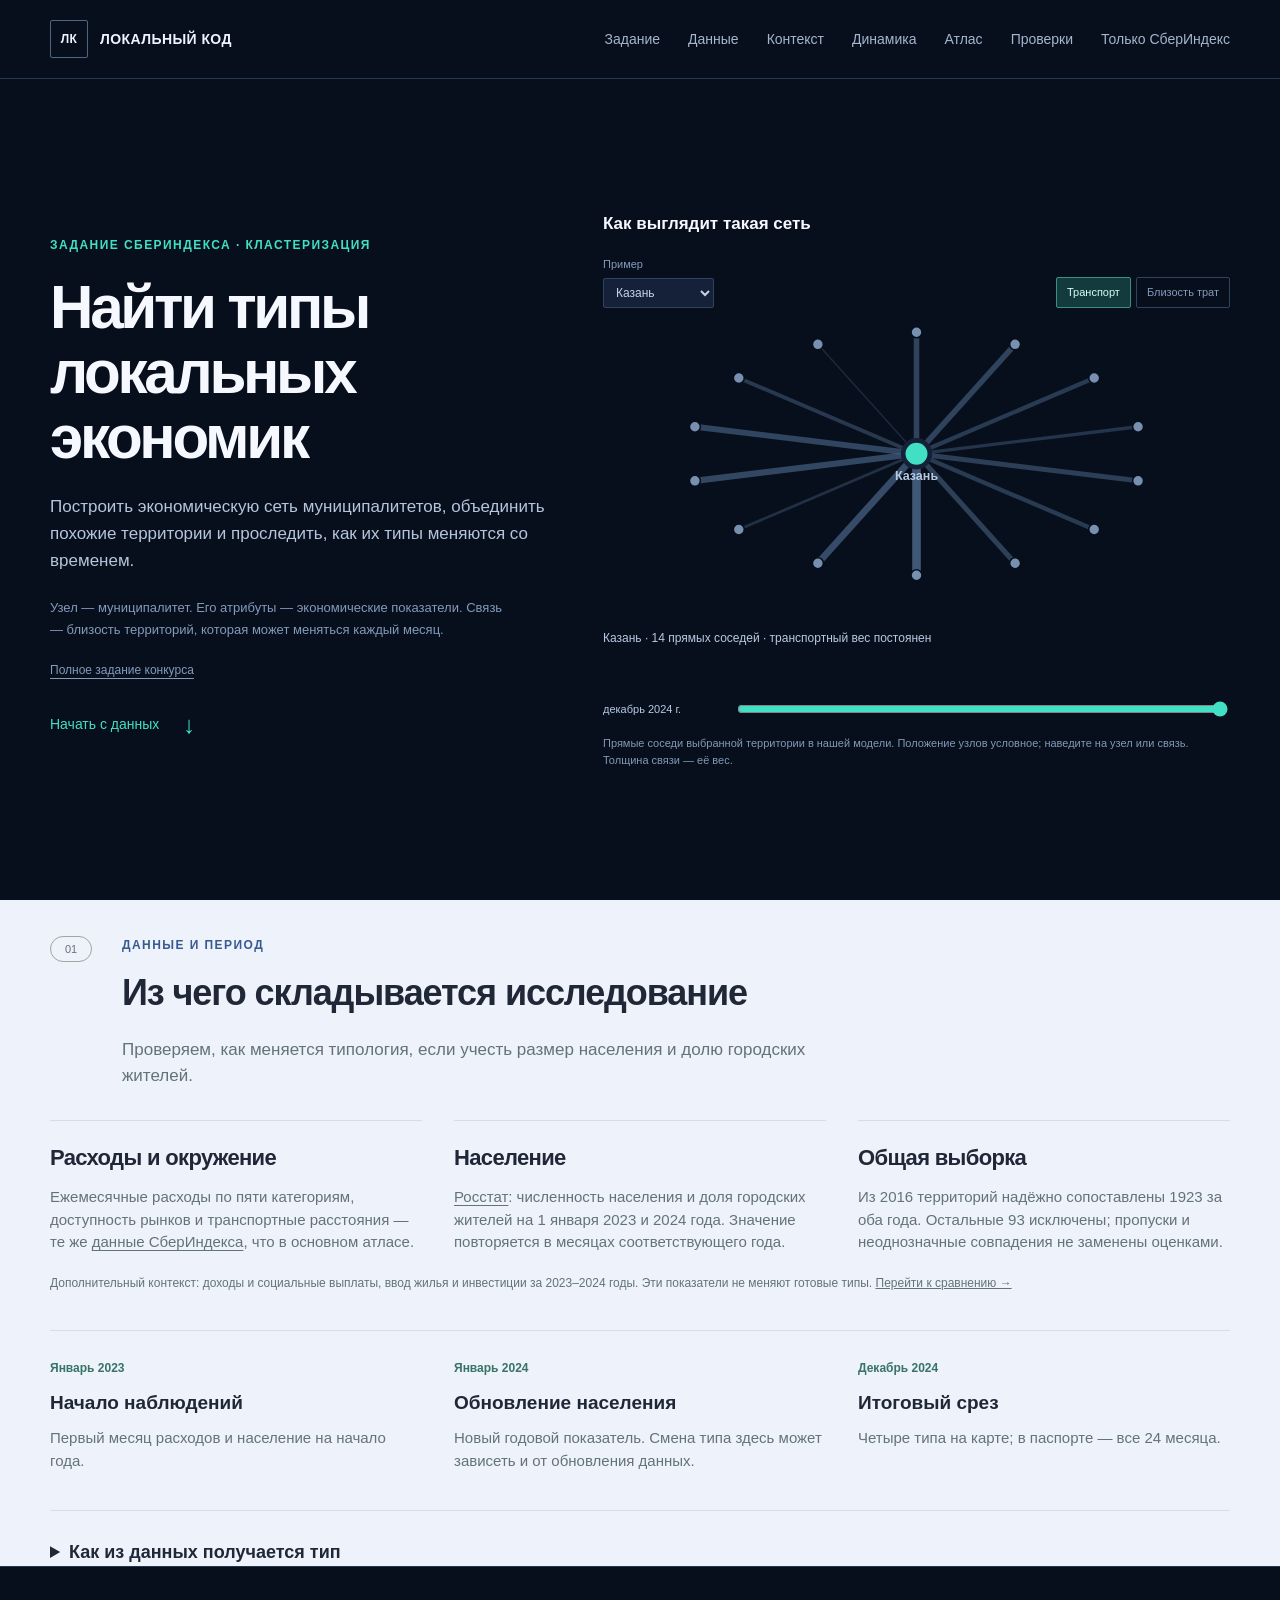
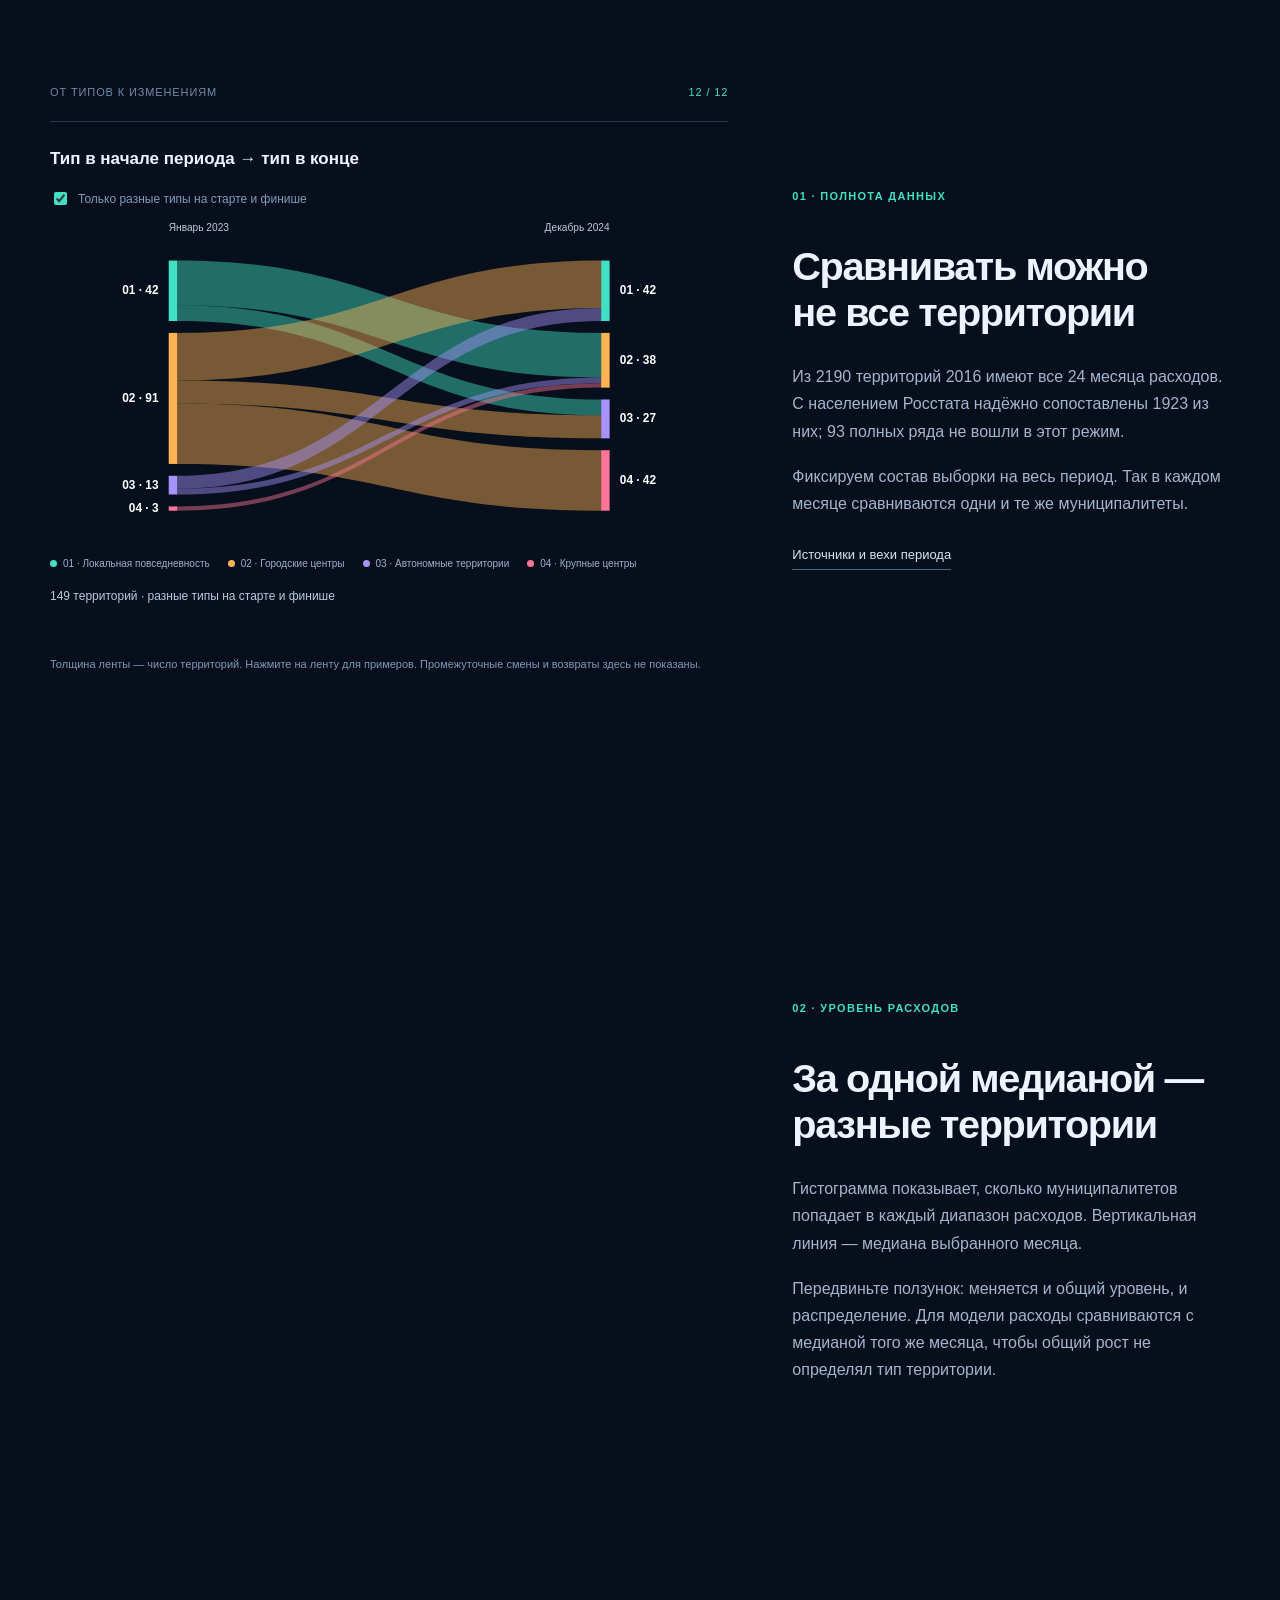
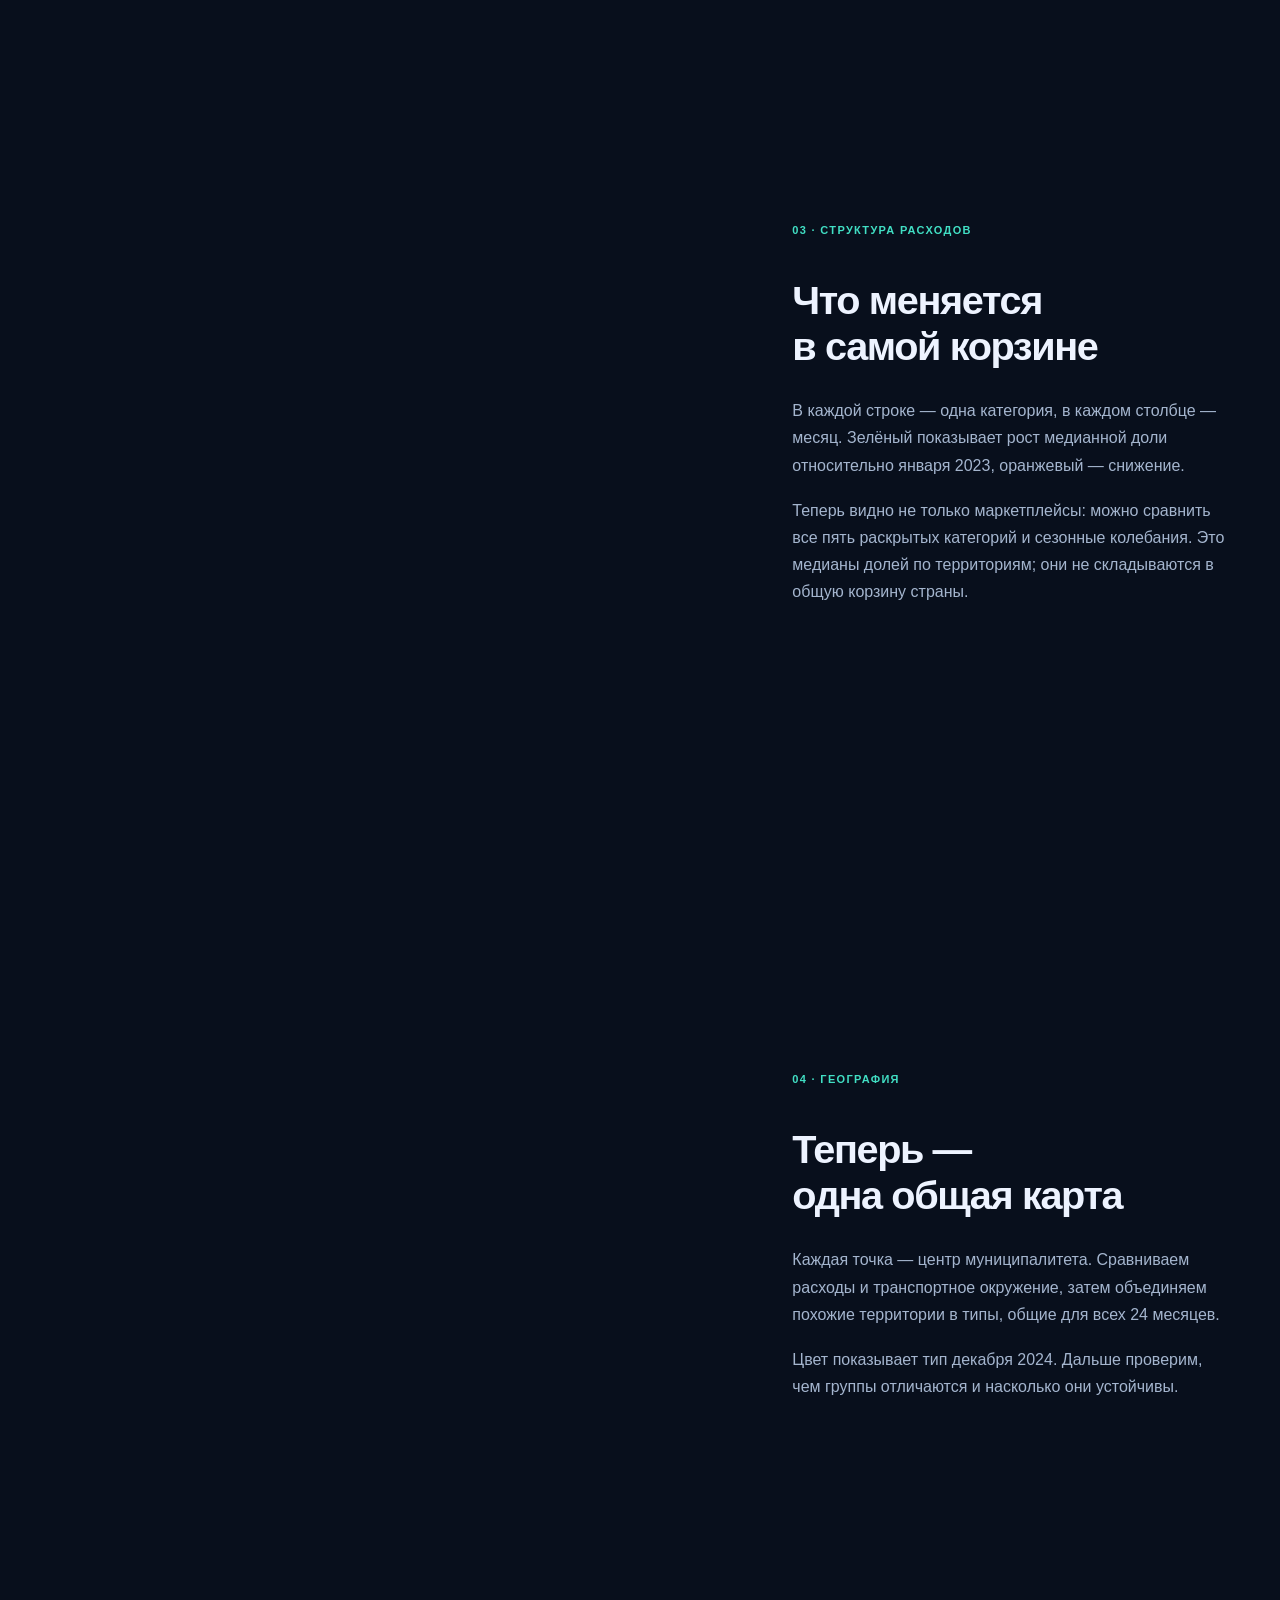
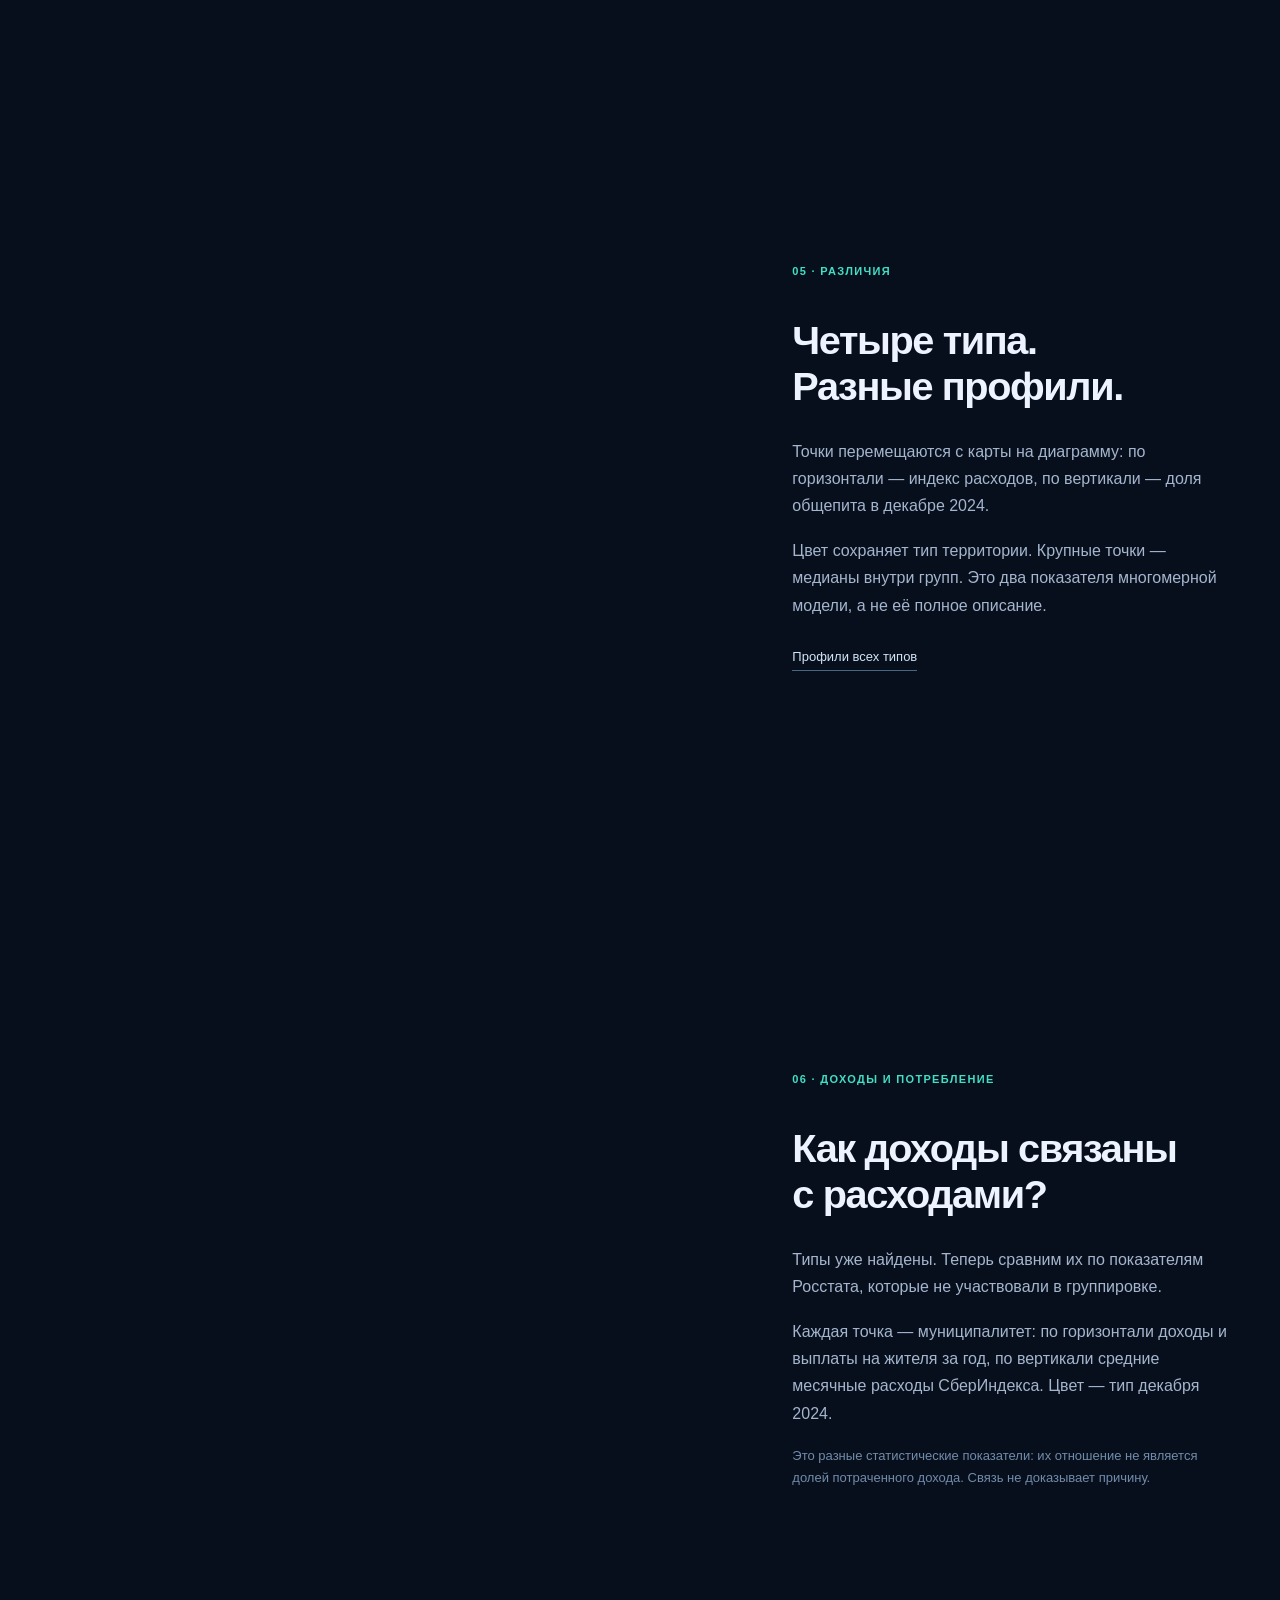
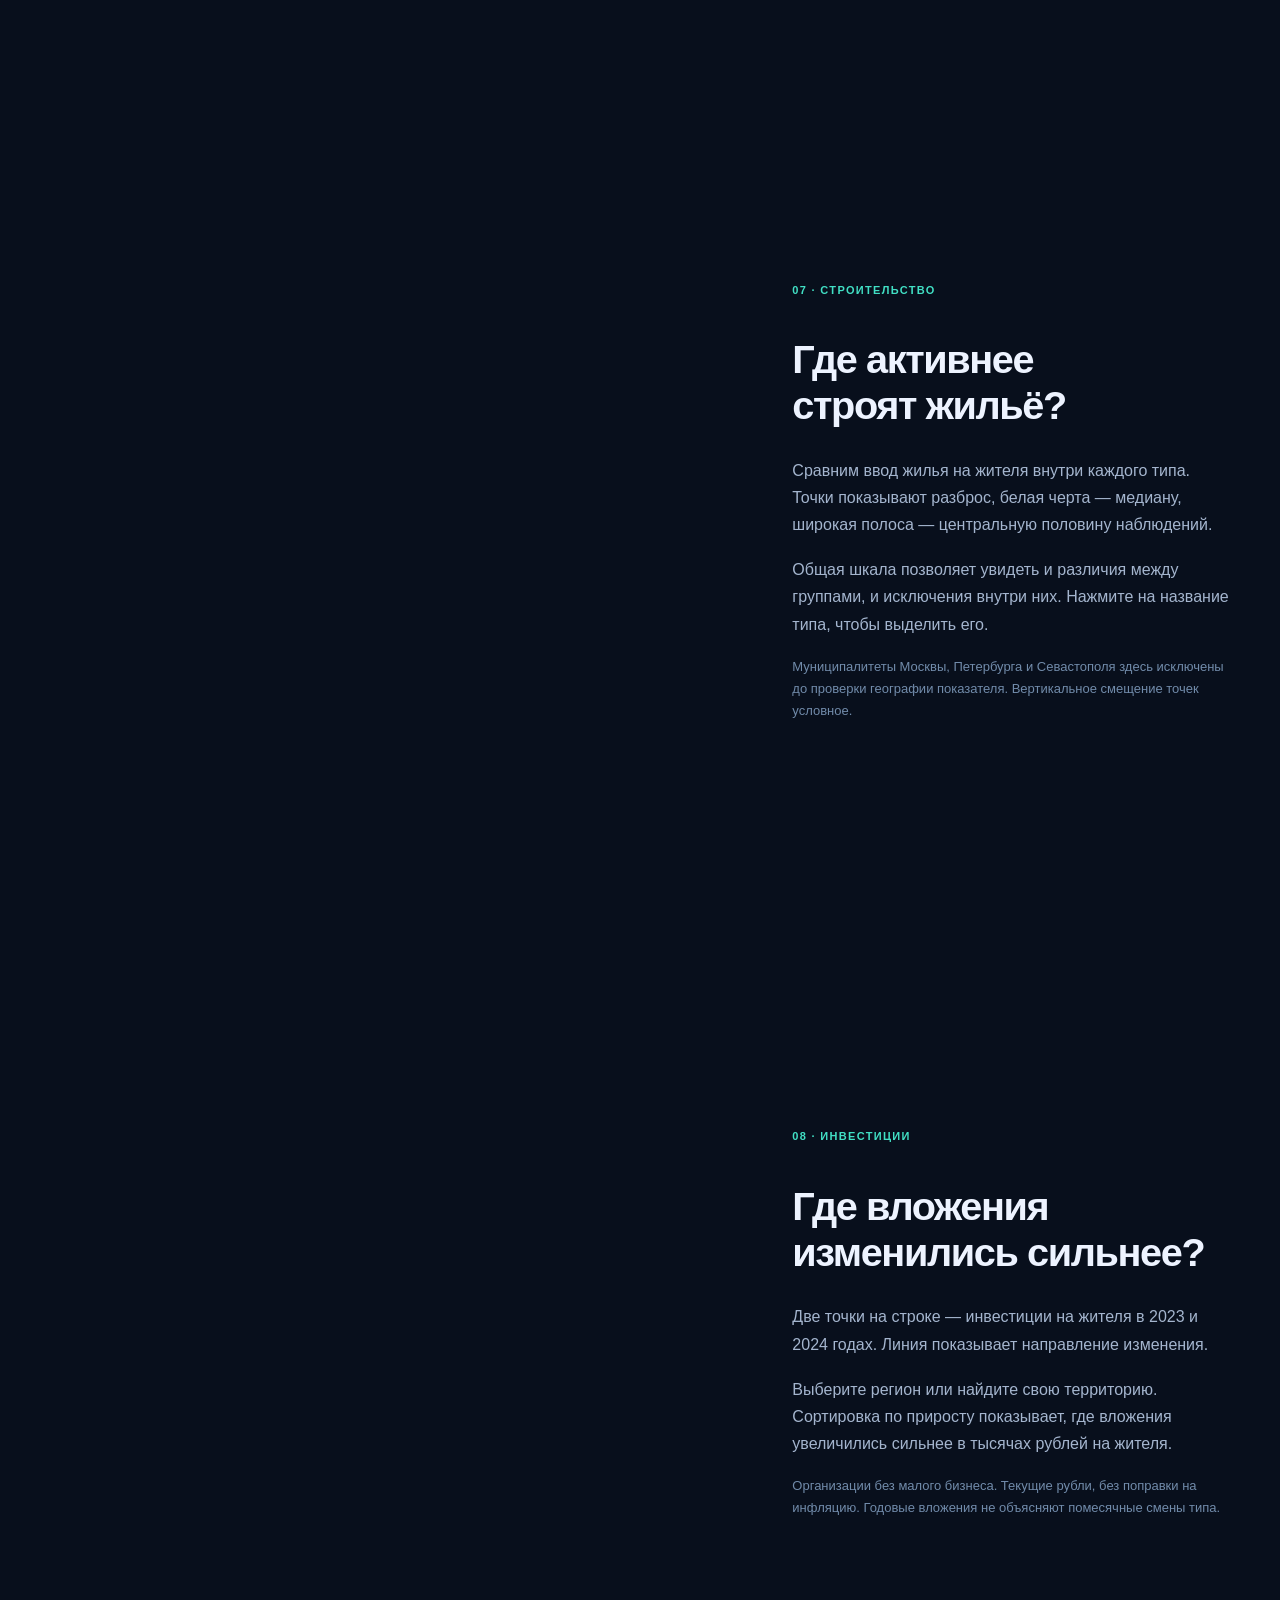
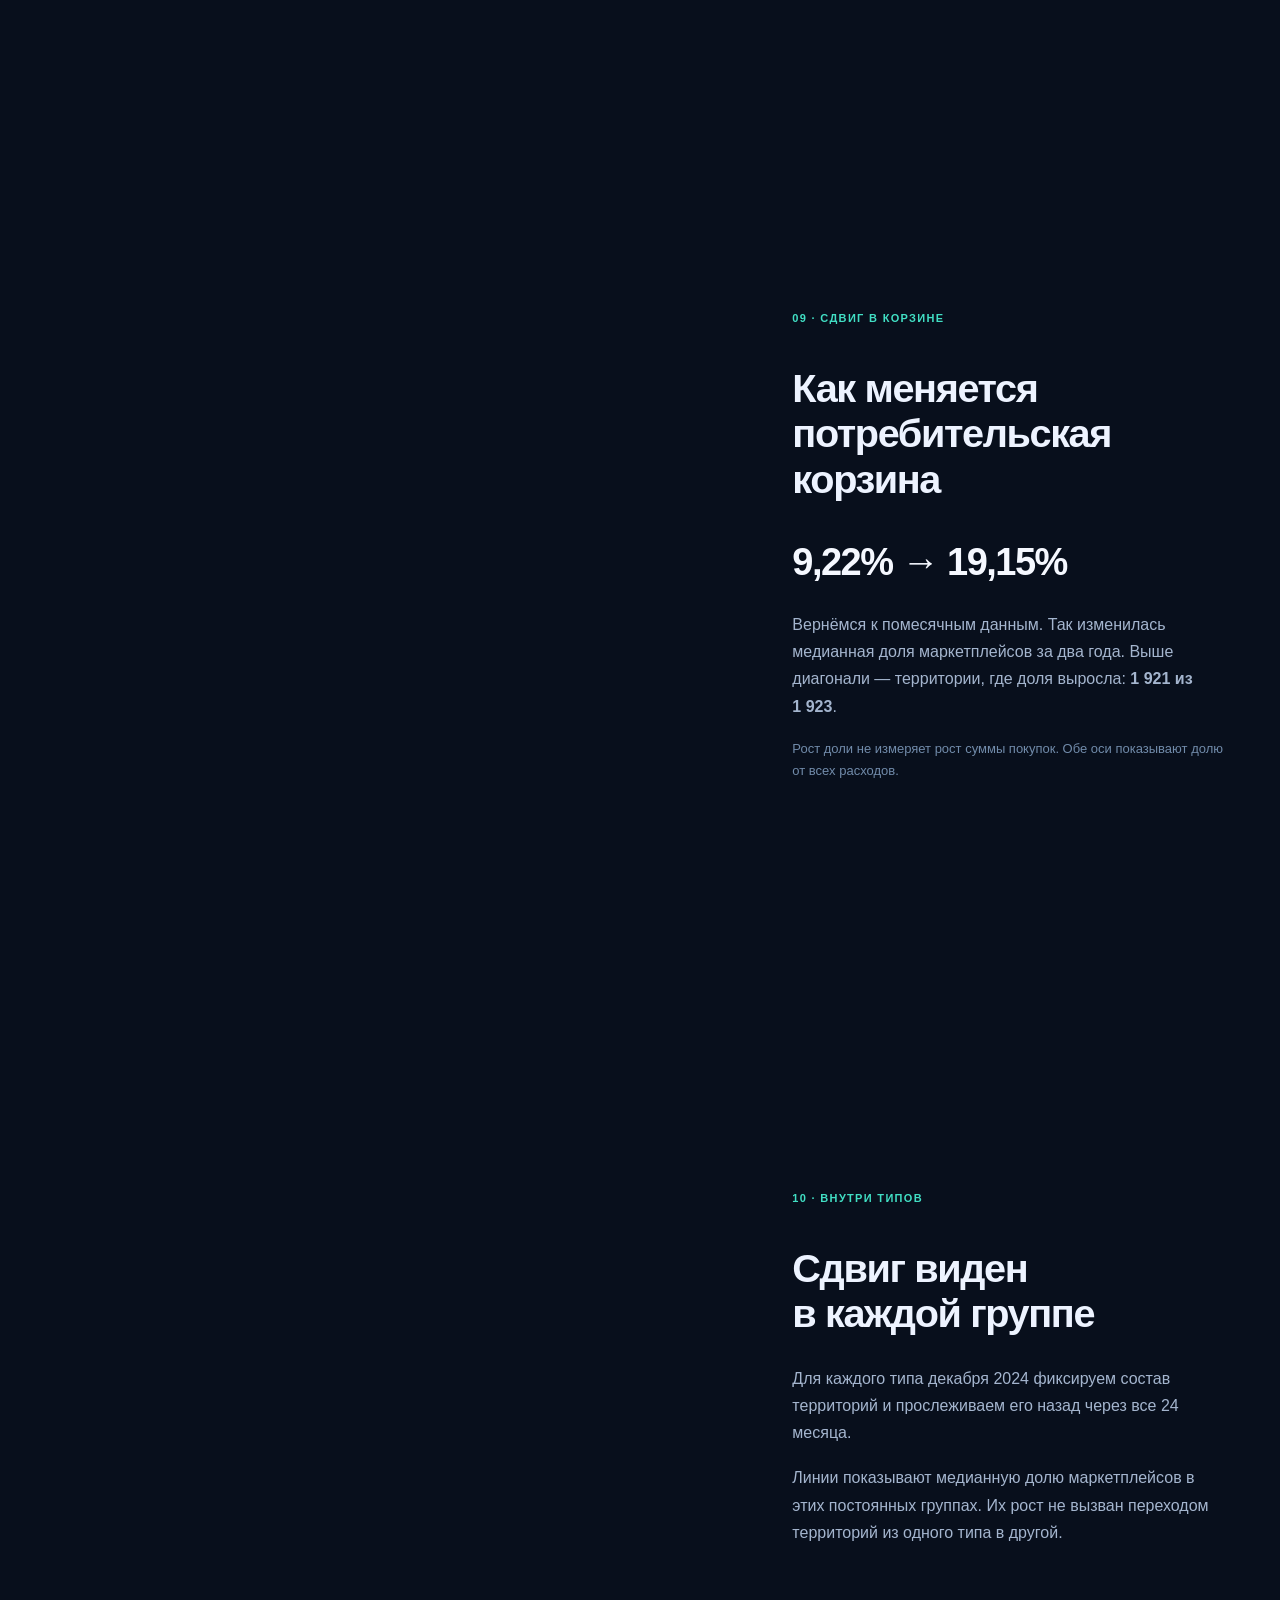
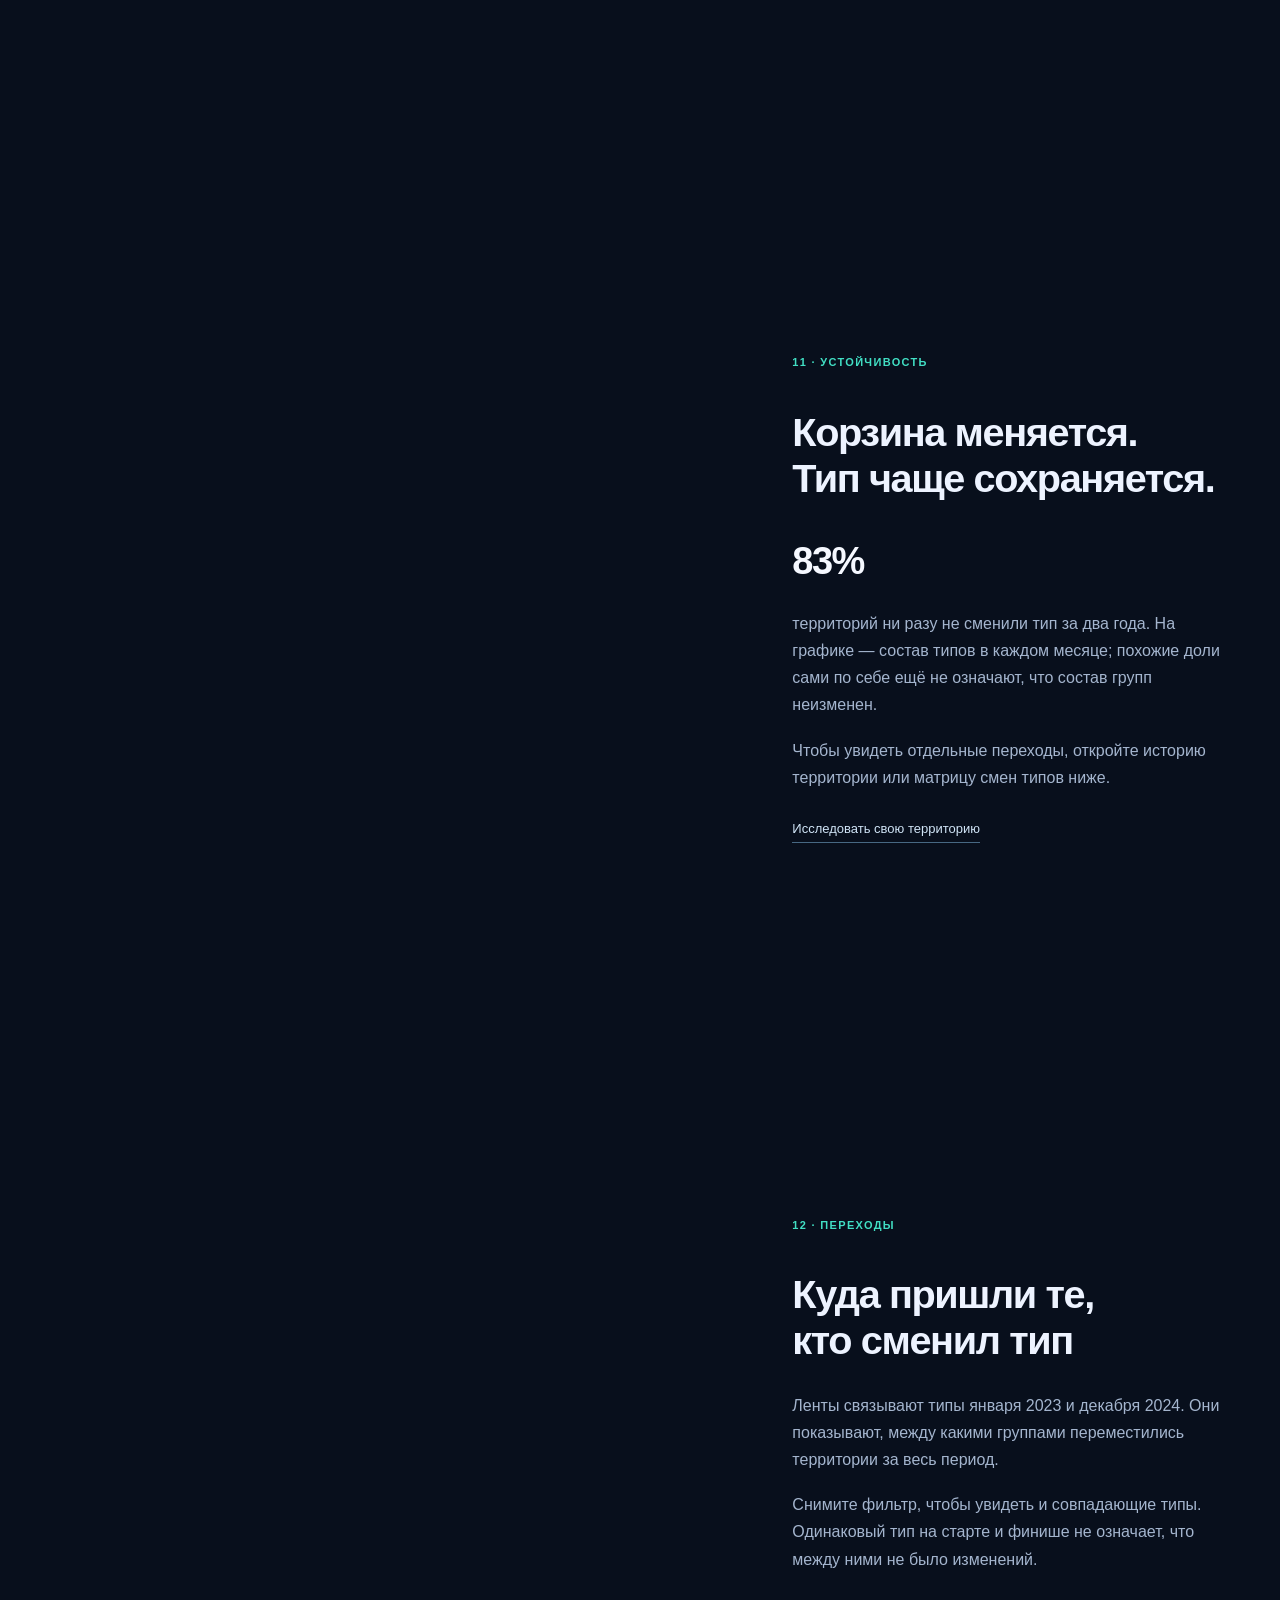
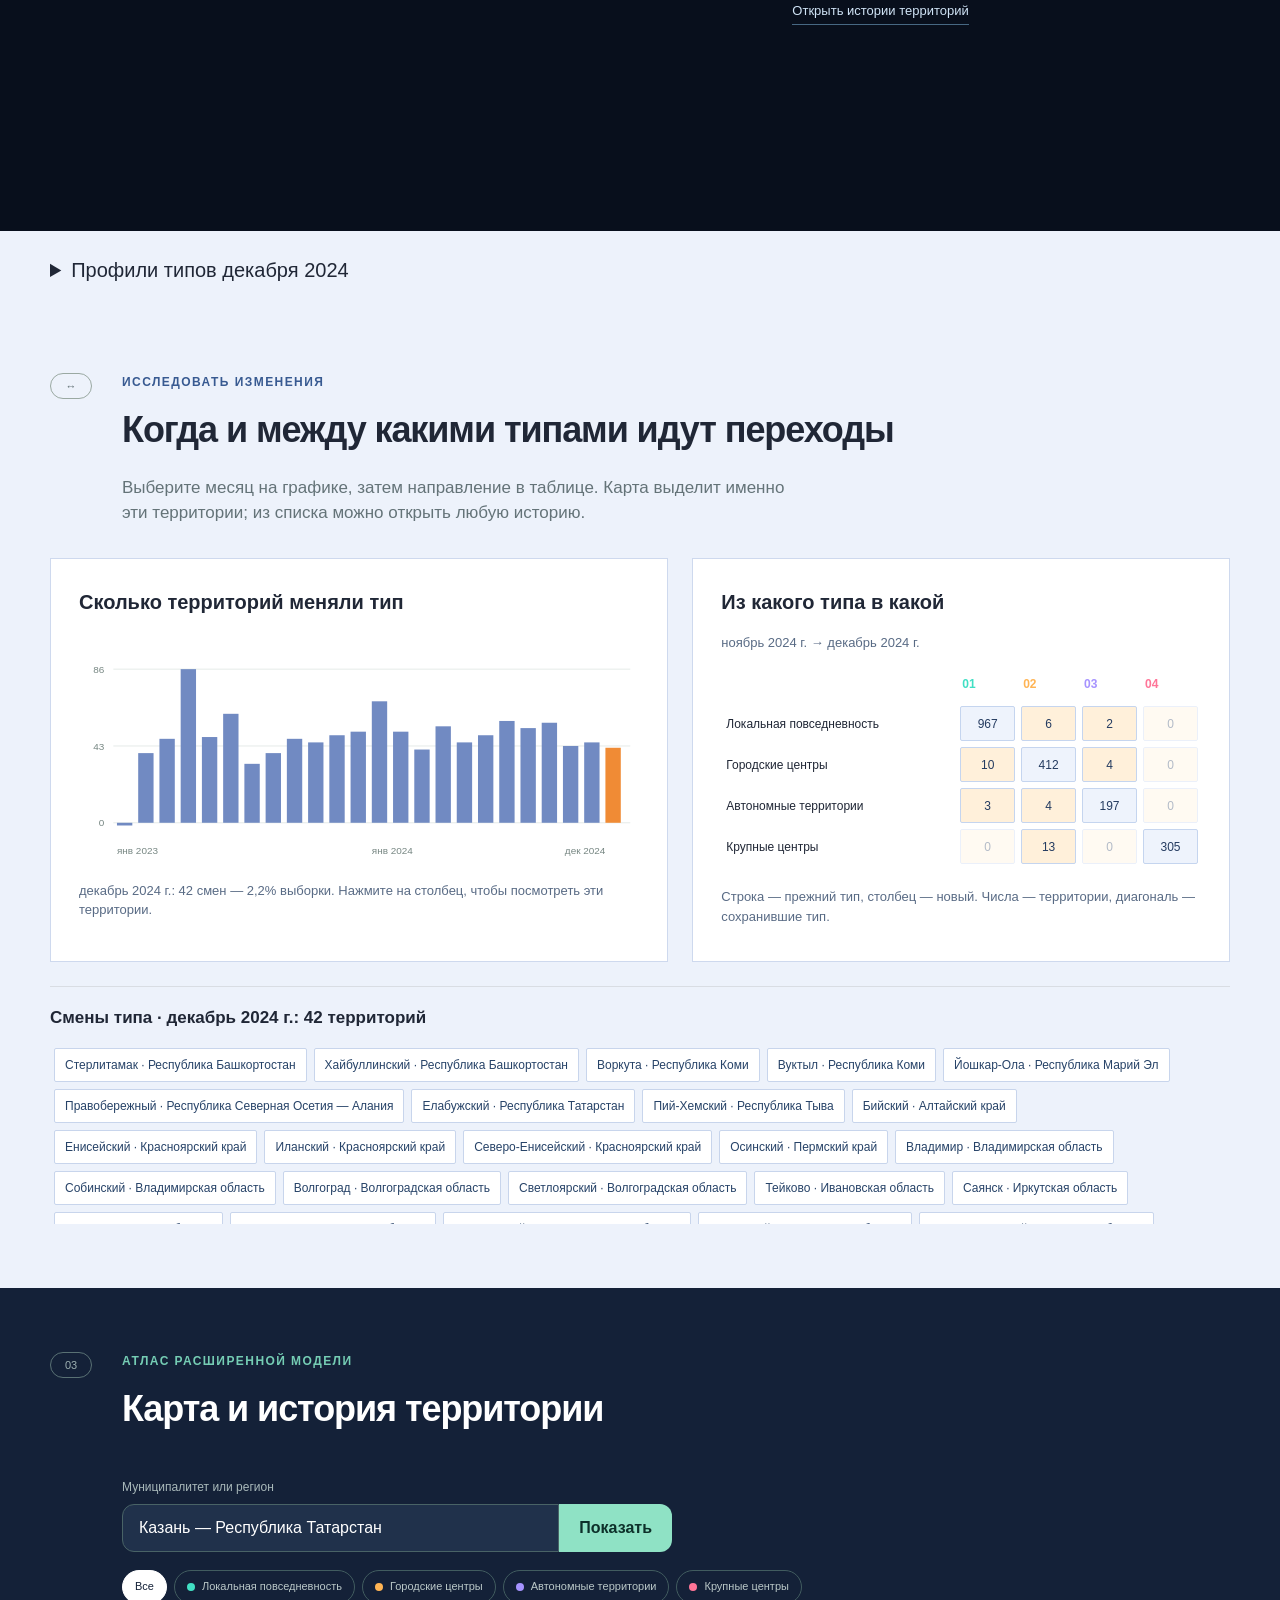
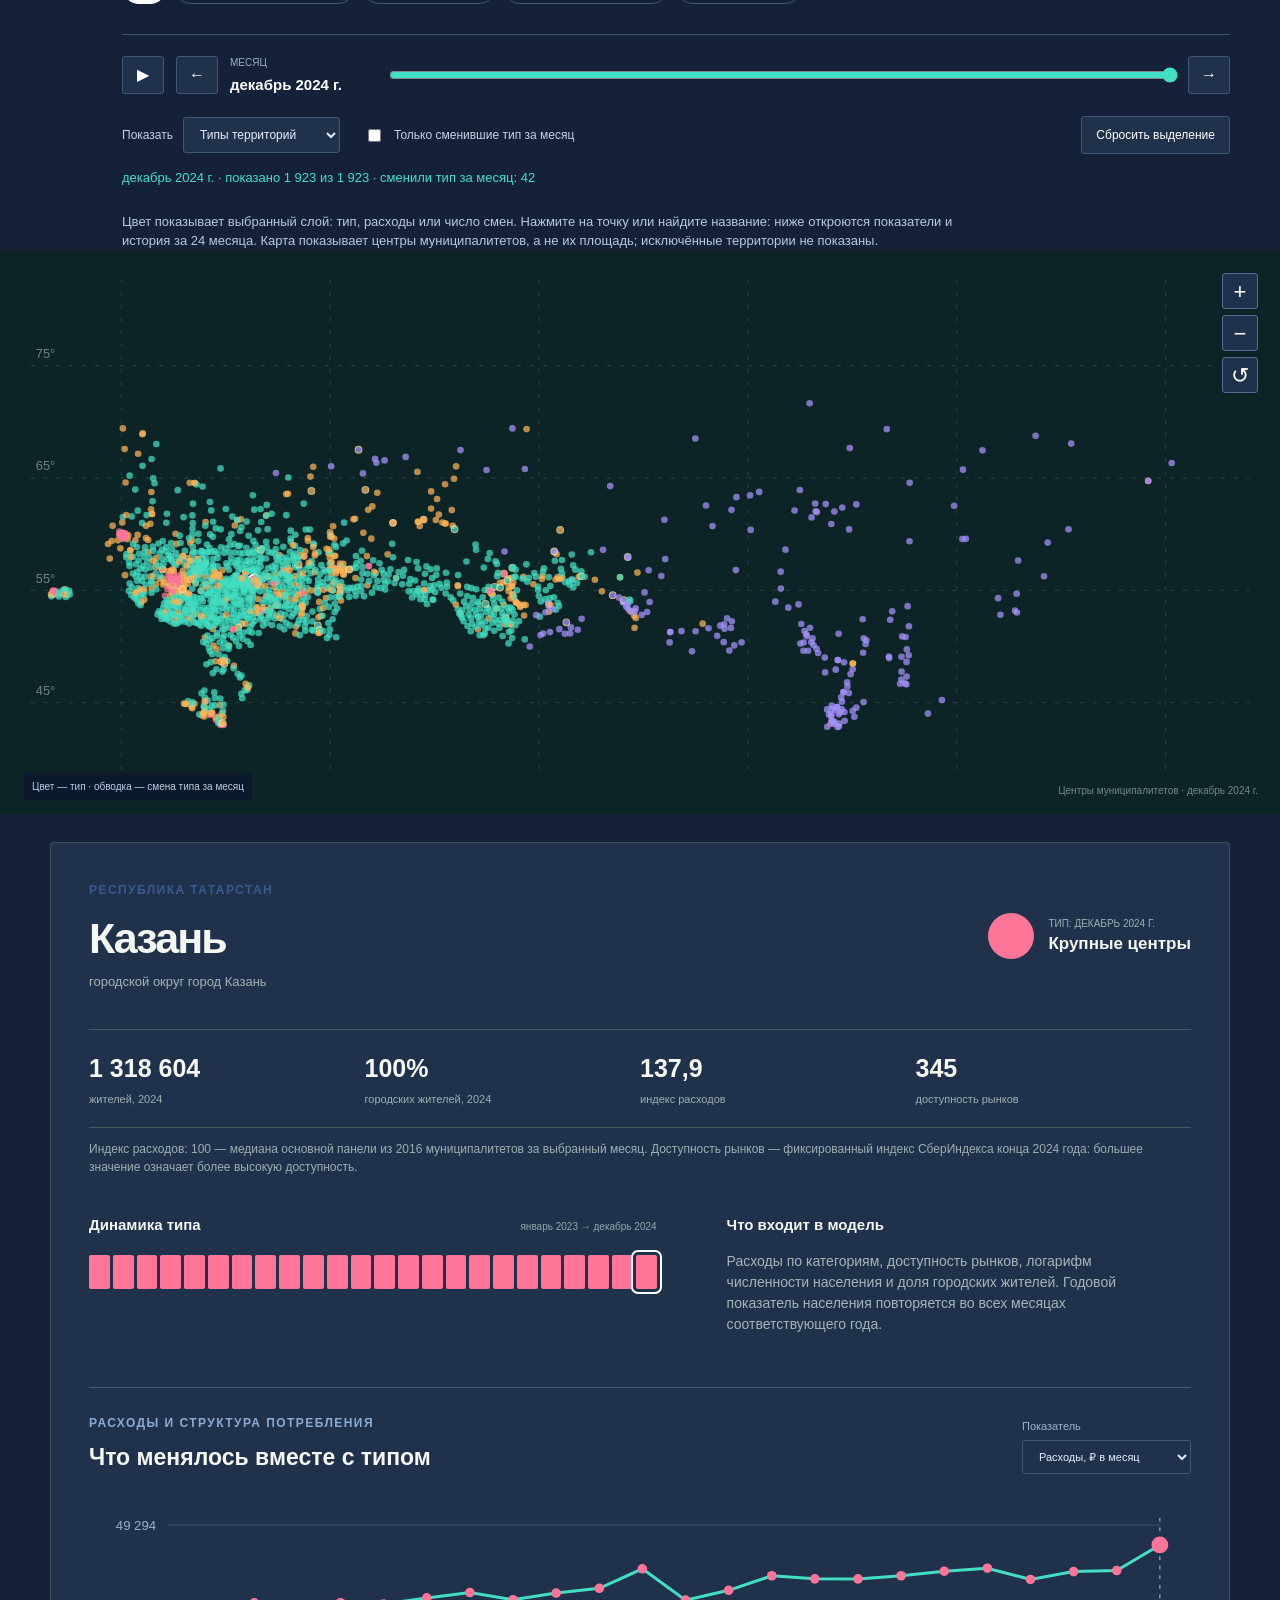
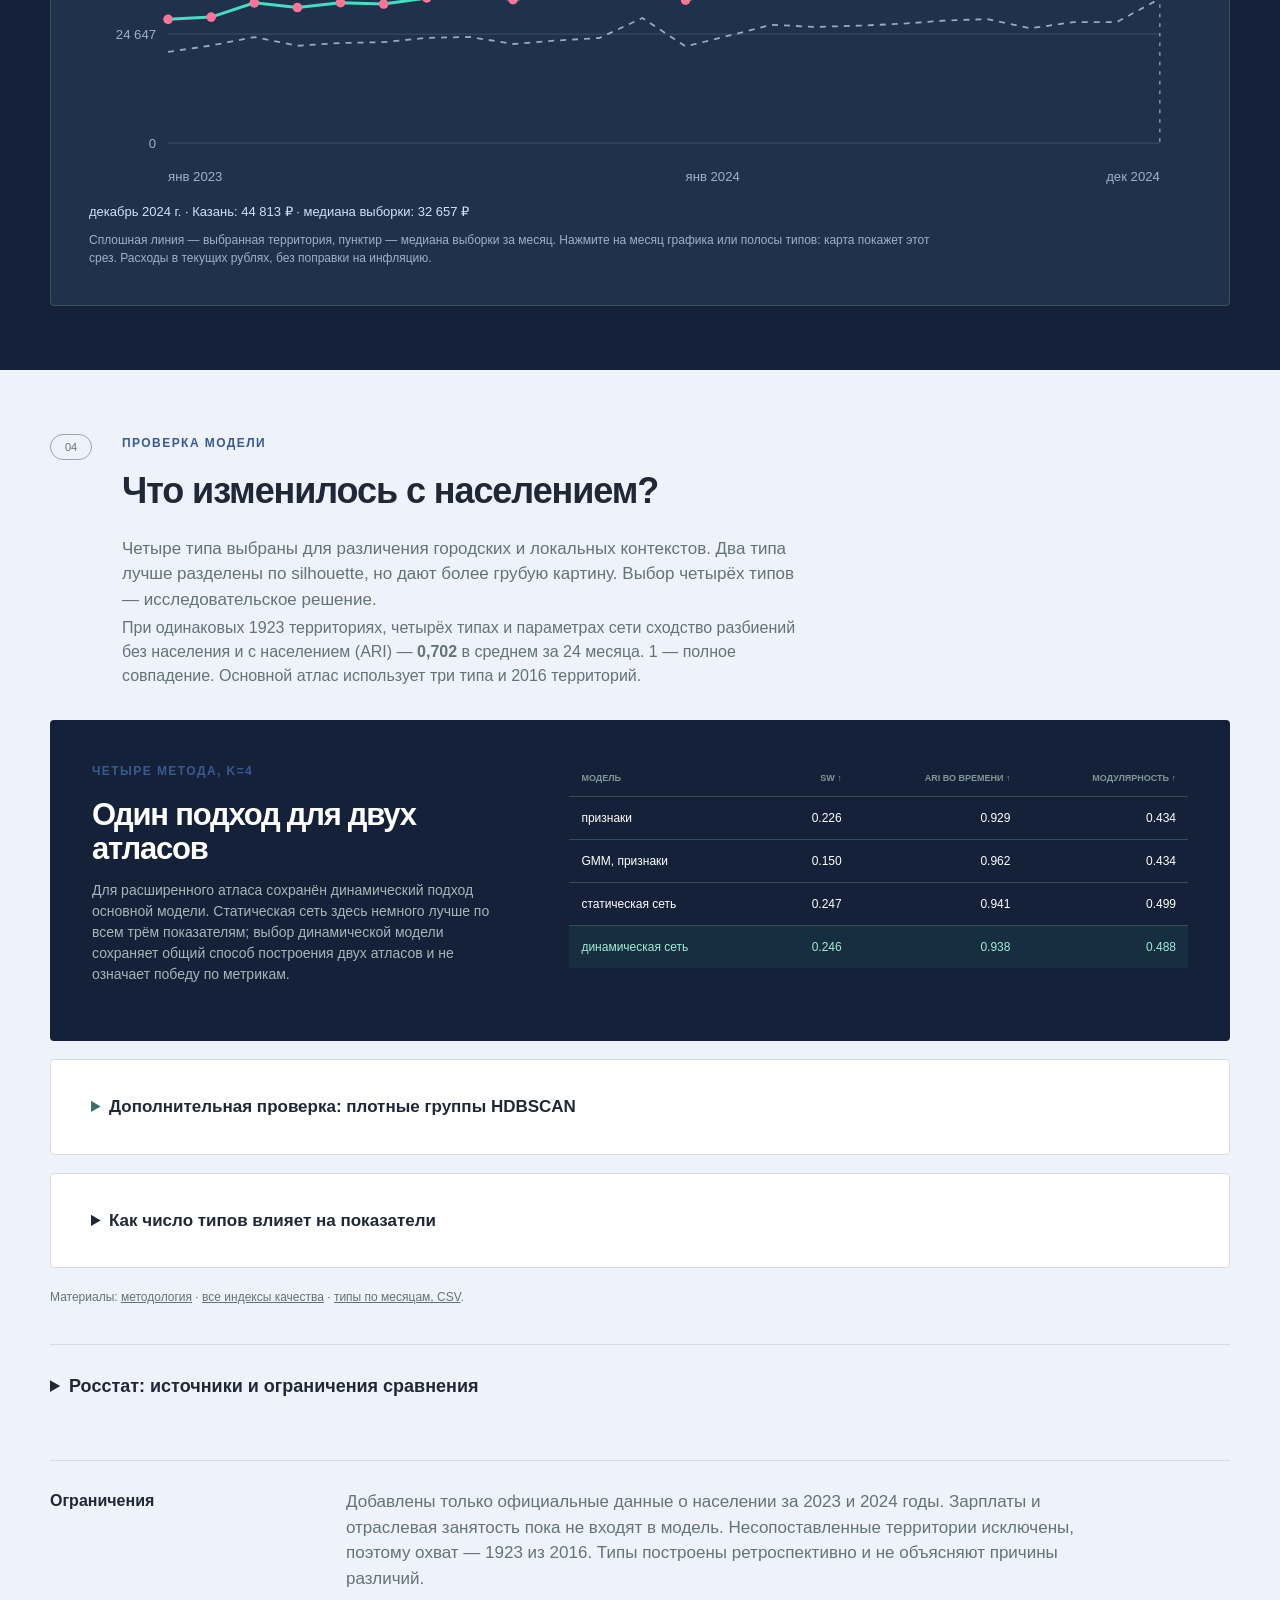
==== commit 43655bdc: "добавлены визуализации" ====
--- a/site/external.html
+++ b/site/external.html
@@ -5,16 +5,18 @@
   <meta name="viewport" content="width=device-width, initial-scale=1">
   <meta name="description" content="Атлас муниципальных экономик: СберИндекс и население Росстата">
   <title>Локальный код — СберИндекс + Росстат</title>
-  <link rel="stylesheet" href="styles.css?v=14">
-  <script src="overview.js?v=8" defer></script>
-  <script src="app.js?v=9" defer></script><script src="external.js?v=9" defer></script>
+  <link rel="stylesheet" href="styles.css?v=15">
+  <script src="overview.js?v=9" defer></script>
+  <script src="rosstat.js?v=1" defer></script>
+  <script src="app.js?v=10" defer></script><script src="external.js?v=9" defer></script>
 </head>
 <body data-mode="population">
   <header class="topbar">
     <a class="brand" href="#top" aria-label="Локальный код — на главную"><span class="brand-mark">ЛК</span><span>Локальный код</span></a>
     <nav aria-label="Навигация по странице">
       <a href="#brief">Задание</a>
-      <a href="#data">Данные</a>
+      <a href="#data-details">Данные</a>
+      <a href="#income">Контекст</a>
       <a href="#dynamics">Динамика</a>
       <a href="#atlas">Атлас</a>
       <a href="#comparison">Проверки</a>
@@ -23,6 +25,7 @@
   </header>
 
   <main id="top">
+    <datalist id="context-places"></datalist>
     <section class="hero task-hero page-grid" id="brief">
       <div class="hero-copy">
         <p class="eyebrow">Задание СберИндекса · Кластеризация</p>
@@ -30,7 +33,7 @@
         <p class="hero-lead">Построить экономическую сеть муниципалитетов, объединить похожие территории и проследить, как их типы меняются со временем.</p>
         <p class="brief-definition">Узел — муниципалитет. Его атрибуты — экономические показатели. Связь — близость территорий, которая может меняться каждый месяц.</p>
         <a class="brief-source" href="https://sber.ru/sberindex/konkurs_sberindex#claster" target="_blank" rel="noopener">Полное задание конкурса</a>
-        <a class="scroll-cue" href="#data">Начать с данных <span aria-hidden="true">↓</span></a>
+        <a class="scroll-cue" href="#data-details">Начать с данных <span aria-hidden="true">↓</span></a>
       </div>
       <figure class="brief-network">
         <figcaption>Как выглядит такая сеть</figcaption>
@@ -42,137 +45,15 @@
       </figure>
     </section>
 
-    <section class="scroll-story" aria-label="История исследования">
-      <div class="story-layout page-grid">
-        <div class="story-stage">
-          <div class="story-status"><span id="story-chapter">Анализ данных</span><span id="story-progress">01 / 09</span></div>
-          <figure class="studio story-panel" data-panel="points">
-            <figcaption id="studio-title">География типов · декабрь 2024</figcaption>
-            <svg id="studio-chart" viewBox="0 0 800 410" role="img" aria-label="Центры муниципалитетов"><g id="studio-axes"></g><g id="studio-points"></g><g id="studio-labels"></g></svg>
-            <div id="studio-tooltip" class="studio-tooltip" hidden></div>
-            <div id="studio-legend" class="studio-legend"></div>
-            <p id="studio-insight" class="studio-insight"></p>
-            <p class="studio-help">Наведите на точку для подробностей. Нажмите, чтобы открыть историю территории в атласе ниже.</p>
-          </figure>
-          <figure class="story-panel story-cohorts" data-panel="cohorts" hidden>
-            <figcaption id="cohort-title">Доля маркетплейсов по типам</figcaption>
-            <svg id="cohort-chart" viewBox="0 0 850 330" role="img" aria-label="Доли маркетплейсов за 24 месяца"></svg>
-            <div id="cohort-readout" class="cohort-readout"></div>
-            <p class="studio-help">Нажмите на тип или месяц, чтобы исследовать его в атласе ниже.</p>
-          </figure>
-          <figure class="overview story-panel" data-panel="overview" hidden>
-            <figcaption>Состав типов за 24 месяца</figcaption>
-            <svg id="overview-chart" viewBox="0 0 480 220" role="img" aria-label="Доли типов по месяцам"></svg>
-            <div id="overview-legend" class="overview-legend"></div>
-            <p id="overview-month" class="overview-month"></p>
-            <p id="overview-result" class="overview-result"></p>
-          </figure>
-          <figure class="story-panel" data-panel="coverage" hidden>
-            <figcaption>От исходных данных к общей панели</figcaption>
-            <div class="research-switch" id="coverage-filter"><button type="button" data-filter="all" aria-pressed="true">Все территории</button><button type="button" data-filter="included" aria-pressed="false">В модели</button><button type="button" data-filter="excluded" aria-pressed="false">Исключены</button></div>
-            <svg id="coverage-chart" viewBox="0 0 800 355" role="img" aria-label="Полнота рядов муниципалитетов"></svg>
-            <div class="research-legend" id="coverage-legend"></div>
-            <p class="research-readout" id="coverage-readout" aria-live="polite"></p>
-            <p class="studio-help">Точка — одна территория. Наведите на неё, чтобы посмотреть полноту ряда; кнопки выделяют состав выборки.</p>
-          </figure>
-          <figure class="story-panel" data-panel="distribution" hidden>
-            <figcaption>Распределение расходов по территориям</figcaption>
-            <div class="research-time"><label for="distribution-month"><output id="distribution-month-label">декабрь 2024</output></label><input id="distribution-month" type="range" min="0" max="23" value="23" aria-label="Месяц распределения расходов"></div>
-            <svg id="distribution-chart" viewBox="0 0 800 360" role="img" aria-label="Распределение расходов по муниципалитетам"></svg>
-            <p class="research-readout" id="distribution-readout" aria-live="polite"></p>
-            <div class="research-peers" id="distribution-peers"></div>
-            <p class="studio-help">Столбец — диапазон расходов; нажмите, чтобы увидеть примеры территорий. Ползунок меняет месяц. Расходы — в текущих рублях.</p>
-          </figure>
-          <figure class="story-panel" data-panel="calendar" hidden>
-            <figcaption>Календарь изменения потребительской корзины</figcaption>
-            <svg id="calendar-chart" viewBox="0 0 800 365" role="img" aria-label="Изменение медианных долей пяти категорий за 24 месяца"></svg>
-            <p class="research-readout" id="calendar-readout" aria-live="polite"></p>
-            <p class="studio-help">Цвет — изменение медианной доли относительно января 2023, в процентных пунктах. Нажмите на ячейку для точного значения.</p>
-          </figure>
-          <figure class="story-panel" data-panel="flows" hidden>
-            <figcaption>Тип в начале периода → тип в конце</figcaption>
-            <label class="research-check"><input id="flows-different" type="checkbox" checked> Только разные типы на старте и финише</label>
-            <svg id="flows-chart" viewBox="0 0 800 410" role="img" aria-label="Потоки муниципалитетов между типами января 2023 и декабря 2024"></svg>
-            <div class="research-legend" id="flows-legend"></div>
-            <p class="research-readout" id="flows-readout" aria-live="polite"></p>
-            <div class="research-peers" id="flows-peers"></div>
-            <p class="studio-help">Толщина ленты — число территорий. Нажмите на ленту для примеров. Промежуточные смены и возвраты здесь не показаны.</p>
-          </figure>
-        </div>
-        <div class="story-steps">
-          <article class="story-step" id="data" data-panel="coverage" data-chapter="Анализ данных">
-            <p class="eyebrow">01 · Полнота данных</p>
-            <h2>Сравнивать можно<br>не все территории</h2>
-            <p>Из 2190 территорий 2016 имеют все 24 месяца расходов. С населением Росстата надёжно сопоставлены 1923 из них; 93 полных ряда не вошли в этот режим.</p>
-            <p>Фиксируем состав выборки на весь период. Так в каждом месяце сравниваются одни и те же муниципалитеты.</p>
-            <a class="story-detail-link" href="#data-details">Источники и вехи периода</a>
-          </article>
-          <article class="story-step" id="distribution" data-panel="distribution" data-chapter="Анализ данных">
-            <p class="eyebrow">02 · Уровень расходов</p>
-            <h2>За одной медианой —<br>разные территории</h2>
-            <p>Гистограмма показывает, сколько муниципалитетов попадает в каждый диапазон расходов. Вертикальная линия — медиана выбранного месяца.</p>
-            <p>Передвиньте ползунок: меняется и общий уровень, и распределение. Для модели расходы сравниваются с медианой того же месяца, чтобы общий рост не определял тип территории.</p>
-          </article>
-          <article class="story-step" id="calendar" data-panel="calendar" data-chapter="Анализ данных">
-            <p class="eyebrow">03 · Структура расходов</p>
-            <h2>Что меняется<br>в самой корзине</h2>
-            <p>В каждой строке — одна категория, в каждом столбце — месяц. Зелёный показывает рост медианной доли относительно января 2023, оранжевый — снижение.</p>
-            <p>Теперь видно не только маркетплейсы: можно сравнить все пять раскрытых категорий и сезонные колебания. Это медианы долей по территориям; они не складываются в общую корзину страны.</p>
-          </article>
-          <article class="story-step" id="geography" data-panel="points" data-view="geo" data-chapter="От данных к типам">
-            <p class="eyebrow">04 · География</p>
-            <h2>Теперь —<br>одна общая карта</h2>
-            <p>Каждая точка — центр муниципалитета. Во всех 24 месяцах сравниваем одни и те же 1923 территории.</p>
-            <p>Расходы и транспортные данные СберИндекса дополнены численностью населения и долей городских жителей Росстата. 93 территории без надёжного сопоставления исключены.</p>
-            <a class="story-detail-link" href="#data-details">Источники и вехи периода</a>
-          </article>
-          <article class="story-step" id="types" data-panel="points" data-view="profile" data-metric="food_service_share">
-            <p class="eyebrow">05 · Различия</p>
-            <h2>Четыре типа.<br>Разные профили.</h2>
-            <p>Точки перемещаются с карты на диаграмму: по горизонтали — индекс расходов, по вертикали — доля общепита в декабре 2024.</p>
-            <p>Цвет сохраняет тип территории. Крупные точки — медианы внутри групп. Это два показателя многомерной модели, а не её полное описание.</p>
-            <a class="story-detail-link" href="#types-details">Профили всех типов</a>
-          </article>
-          <article class="story-step" id="basket" data-panel="points" data-view="change" data-metric="marketplace_share">
-            <p class="eyebrow">06 · Сдвиг в корзине</p>
-            <h2>Маркетплейсы<br>занимают больше места</h2>
-            <p class="story-key" id="story-shift">—</p>
-            <p>Так изменилась медианная доля маркетплейсов за два года. Выше диагонали — территории, где доля выросла: <strong id="story-growth">—</strong>.</p>
-            <p class="story-note">Рост доли не измеряет рост суммы покупок. Обе оси показывают долю от всех расходов.</p>
-          </article>
-          <article class="story-step" id="patterns" data-panel="cohorts" data-metric="marketplace_share">
-            <p class="eyebrow">07 · Внутри типов</p>
-            <h2>Сдвиг виден<br>в каждой группе</h2>
-            <p>Для каждого типа декабря 2024 фиксируем состав территорий и прослеживаем его назад через все 24 месяца.</p>
-            <p>Линии показывают медианную долю маркетплейсов в этих постоянных группах. Их рост не вызван переходом территорий из одного типа в другой.</p>
-          </article>
-          <article class="story-step" id="stability" data-panel="overview">
-            <p class="eyebrow">08 · Устойчивость</p>
-            <h2>Корзина меняется.<br>Тип чаще сохраняется.</h2>
-            <p class="story-key" id="story-stable">—</p>
-            <p>территорий ни разу не сменили тип за два года. На графике — состав типов в каждом месяце; похожие доли сами по себе ещё не означают, что состав групп неизменен.</p>
-            <p>Чтобы увидеть отдельные переходы, откройте историю территории или матрицу смен типов ниже.</p>
-            <a class="story-detail-link" href="#atlas">Исследовать свою территорию</a>
-          </article>
-          <article class="story-step" id="flows" data-panel="flows" data-chapter="От типов к изменениям">
-            <p class="eyebrow">09 · Переходы</p>
-            <h2>Куда пришли те,<br>кто сменил тип</h2>
-            <p>Ленты связывают типы января 2023 и декабря 2024. Они показывают, между какими группами переместились территории за весь период.</p>
-            <p>Снимите фильтр, чтобы увидеть и совпадающие типы. Одинаковый тип на старте и финише не означает, что между ними не было изменений.</p>
-            <a class="story-detail-link" href="#atlas">Открыть истории территорий</a>
-          </article>
-        </div>
-      </div>
-    </section>
-
     <section class="data-section page-grid" id="data-details">
-      <div class="section-heading"><span class="section-number">01</span><div><p class="eyebrow">Данные и период</p><h2>Что стоит за картой</h2></div></div>
+      <div class="section-heading"><span class="section-number">01</span><div><p class="eyebrow">Данные и период</p><h2>Из чего складывается исследование</h2></div></div>
       <p class="section-lead">Проверяем, как меняется типология, если учесть размер населения и долю городских жителей.</p>
       <div class="data-grid">
         <article><h3>Расходы и окружение</h3><p>Ежемесячные расходы по пяти категориям, доступность рынков и транспортные расстояния — те же <a href="https://sberindex.ru/ru/research/data-sense-opisanie-nabora-dannikh-khakatona-sberindeksa-po-munitsipalnim-dannim">данные СберИндекса</a>, что в основном атласе.</p></article>
         <article><h3>Население</h3><p><a href="https://rosstat.gov.ru/compendium/document/13282">Росстат</a>: численность населения и доля городских жителей на 1 января 2023 и 2024 года. Значение повторяется в месяцах соответствующего года.</p></article>
         <article><h3>Общая выборка</h3><p>Из 2016 территорий надёжно сопоставлены 1923 за оба года. Остальные 93 исключены; пропуски и неоднозначные совпадения не заменены оценками.</p></article>
       </div>
+      <p class="chart-note">Дополнительный контекст: доходы и социальные выплаты, ввод жилья и инвестиции за 2023–2024 годы. Эти показатели не меняют готовые типы. <a href="#income">Перейти к сравнению →</a></p>
       <ol class="period-line" aria-label="Вехи периода наблюдений">
         <li><time>Январь 2023</time><strong>Начало наблюдений</strong><p>Первый месяц расходов и население на начало года.</p></li>
         <li><time>Январь 2024</time><strong>Обновление населения</strong><p>Новый годовой показатель. Смена типа здесь может зависеть и от обновления данных.</p></li>
@@ -190,12 +71,193 @@
       </details>
     </section>
 
-    <section class="intro page-grid" id="types-details">
-      <div class="section-heading"><span class="section-number">02</span><div><p class="eyebrow">Типы на расширенной панели</p><h2>Чем различаются четыре типа</h2></div></div>
-      <p class="section-lead">Названия описывают медианный профиль группы в декабре 2024 года. Это не оценка качества жизни и не рейтинг муниципалитетов.</p>
-      <div class="type-grid type-grid-four" id="cluster-cards"></div>
-    </section>
-
+    <section class="scroll-story" aria-label="История исследования">
+      <div class="story-layout page-grid">
+        <div class="story-stage">
+          <div class="story-status"><span id="story-chapter">Анализ данных</span><span id="story-progress">01 / 12</span></div>
+          <figure class="studio story-panel" data-panel="points">
+            <figcaption id="studio-title">География типов · декабрь 2024</figcaption>
+            <svg id="studio-chart" viewBox="0 0 800 410" role="img" aria-label="Центры муниципалитетов"><g id="studio-axes"></g><g id="studio-points"></g><g id="studio-labels"></g></svg>
+            <div id="studio-tooltip" class="studio-tooltip" hidden></div>
+            <div id="studio-legend" class="studio-legend"></div>
+            <p id="studio-insight" class="studio-insight"></p>
+            <p class="studio-help">Наведите на точку для подробностей. Нажмите, чтобы открыть историю территории в атласе ниже.</p>
+          </figure>
+          <figure class="story-panel story-cohorts" data-panel="cohorts" hidden>
+            <figcaption id="cohort-title">Доля маркетплейсов по типам</figcaption>
+            <svg id="cohort-chart" viewBox="0 0 850 330" role="img" aria-label="Доли маркетплейсов за 24 месяца"></svg>
+            <div id="cohort-readout" class="cohort-readout"></div>
+            <p class="studio-help">Нажмите на тип или месяц, чтобы исследовать его в атласе ниже.</p>
+          </figure>
+          <figure class="overview story-panel" data-panel="overview" hidden>
+            <figcaption>Состав типов за 24 месяца</figcaption>
+            <svg id="overview-chart" viewBox="0 0 480 220" role="img" aria-label="Доли типов по месяцам"></svg>
+            <div id="overview-legend" class="overview-legend"></div>
+            <p id="overview-month" class="overview-month"></p>
+            <p id="overview-result" class="overview-result"></p>
+          </figure>
+          <figure class="story-panel" data-panel="coverage" hidden>
+            <figcaption>От исходных данных к общей панели</figcaption>
+            <div class="research-switch" id="coverage-filter"><button type="button" data-filter="all" aria-pressed="true">Все территории</button><button type="button" data-filter="included" aria-pressed="false">В модели</button><button type="button" data-filter="excluded" aria-pressed="false">Исключены</button></div>
+            <svg id="coverage-chart" viewBox="0 0 800 355" role="img" aria-label="Полнота рядов муниципалитетов"></svg>
+            <div class="research-legend" id="coverage-legend"></div>
+            <p class="research-readout" id="coverage-readout" aria-live="polite"></p>
+            <p class="studio-help">Точка — одна территория. Наведите на неё, чтобы посмотреть полноту ряда; кнопки выделяют состав выборки.</p>
+          </figure>
+          <figure class="story-panel" data-panel="distribution" hidden>
+            <figcaption>Распределение расходов по территориям</figcaption>
+            <div class="research-time"><label for="distribution-month"><output id="distribution-month-label">декабрь 2024</output></label><input id="distribution-month" type="range" min="0" max="23" value="23" aria-label="Месяц распределения расходов"></div>
+            <svg id="distribution-chart" viewBox="0 0 800 360" role="img" aria-label="Распределение расходов по муниципалитетам"></svg>
+            <p class="research-readout" id="distribution-readout" aria-live="polite"></p>
+            <div class="research-peers" id="distribution-peers"></div>
+            <p class="studio-help">Столбец — диапазон расходов; нажмите, чтобы увидеть примеры территорий. Ползунок меняет месяц. Расходы — в текущих рублях.</p>
+          </figure>
+          <figure class="story-panel" data-panel="calendar" hidden>
+            <figcaption>Календарь изменения потребительской корзины</figcaption>
+            <svg id="calendar-chart" viewBox="0 0 800 365" role="img" aria-label="Изменение медианных долей пяти категорий за 24 месяца"></svg>
+            <p class="research-readout" id="calendar-readout" aria-live="polite"></p>
+            <p class="studio-help">Цвет — изменение медианной доли относительно января 2023, в процентных пунктах. Нажмите на ячейку для точного значения.</p>
+          </figure>
+          <figure class="story-panel" data-panel="flows" hidden>
+            <figcaption>Тип в начале периода → тип в конце</figcaption>
+            <label class="research-check"><input id="flows-different" type="checkbox" checked> Только разные типы на старте и финише</label>
+            <svg id="flows-chart" viewBox="0 0 800 410" role="img" aria-label="Потоки муниципалитетов между типами января 2023 и декабря 2024"></svg>
+            <div class="research-legend" id="flows-legend"></div>
+            <p class="research-readout" id="flows-readout" aria-live="polite"></p>
+            <div class="research-peers" id="flows-peers"></div>
+            <p class="studio-help">Толщина ленты — число территорий. Нажмите на ленту для примеров. Промежуточные смены и возвраты здесь не показаны.</p>
+          </figure>
+          <figure class="story-panel context-panel" data-panel="income" hidden>
+            <figcaption>Доходы и потребление</figcaption>
+            <div class="research-controls"><label>Год<select class="context-year" aria-label="Год: Доходы и потребление"><option>2023</option><option selected>2024</option></select></label></div>
+            <svg id="income-chart" viewBox="0 0 800 385" role="img" aria-label="Доходы и потребление"></svg>
+            <div class="context-legend studio-legend"></div>
+            <p class="context-coverage"></p><a class="context-source" href="#rosstat-notes">Источник и исключения</a>
+
+            <form class="context-search"><label for="income-search" class="context-search-label">Найти территорию</label><input id="income-search" list="context-places" placeholder="Муниципалитет — регион" autocomplete="off"><button type="submit">Выделить</button><button type="button" class="context-open" disabled>В атлас ↗</button></form>
+            <p class="context-readout research-readout" aria-live="polite">Загрузка данных Росстата…</p>
+            <p class="studio-help">Доходы и выплаты: налогооблагаемые суммы и социальные выплаты. Горизонтальная шкала логарифмическая: равный шаг означает одинаковое отношение величин.</p>
+          </figure>
+          <figure class="story-panel context-panel" data-panel="housing" hidden>
+            <figcaption>Ввод жилья по типам</figcaption>
+            <div class="research-controls"><label>Год<select class="context-year" aria-label="Год: Ввод жилья по типам"><option>2023</option><option selected>2024</option></select></label></div>
+            <svg id="housing-chart" viewBox="0 0 800 385" role="img" aria-label="Ввод жилья по типам"></svg>
+            <div class="context-legend studio-legend"></div>
+            <p class="context-coverage"></p><a class="context-source" href="#rosstat-notes">Источник и исключения</a>
+
+            <form class="context-search"><label for="housing-search" class="context-search-label">Найти территорию</label><input id="housing-search" list="context-places" placeholder="Муниципалитет — регион" autocomplete="off"><button type="submit">Выделить</button><button type="button" class="context-open" disabled>В атлас ↗</button></form>
+            <p class="context-readout research-readout" aria-live="polite">Загрузка данных Росстата…</p>
+            <p class="studio-help">Все значения показаны на одной линейной шкале; экстремальные наблюдения не обрезаны.</p>
+          </figure>
+          <figure class="story-panel context-panel" data-panel="investment" hidden>
+            <figcaption>Инвестиции: 2023 → 2024</figcaption>
+            <div class="research-controls"><label>Регион<select class="context-region"><option value="">Все регионы</option></select></label><label>Сортировка<select class="context-order"><option value="growth">По приросту</option><option value="level">По уровню 2024</option></select></label></div>
+            <svg id="investment-chart" viewBox="0 0 800 385" role="img" aria-label="Инвестиции: 2023 → 2024"></svg>
+            <div class="context-legend studio-legend"></div>
+            <p class="context-coverage"></p><a class="context-source" href="#rosstat-notes">Источник и исключения</a>
+            <p class="context-selection"></p>
+            <form class="context-search"><label for="investment-search" class="context-search-label">Найти территорию</label><input id="investment-search" list="context-places" placeholder="Муниципалитет — регион" autocomplete="off"><button type="submit">Выделить</button><button type="button" class="context-open" disabled>В атлас ↗</button></form>
+            <p class="context-readout research-readout" aria-live="polite">Загрузка данных Росстата…</p>
+            <p class="studio-help">Пустая точка — 2023, заполненная — 2024. Логарифмическая шкала: равный шаг означает одинаковое отношение величин.</p>
+          </figure>
+        </div>
+        <div class="story-steps">
+          <article class="story-step" id="data" data-panel="coverage" data-chapter="Анализ данных">
+            <p class="eyebrow">01 · Полнота данных</p>
+            <h2>Сравнивать можно<br>не все территории</h2>
+            <p>Из 2190 территорий 2016 имеют все 24 месяца расходов. С населением Росстата надёжно сопоставлены 1923 из них; 93 полных ряда не вошли в этот режим.</p>
+            <p>Фиксируем состав выборки на весь период. Так в каждом месяце сравниваются одни и те же муниципалитеты.</p>
+            <a class="story-detail-link" href="#data-details">Источники и вехи периода</a>
+          </article>
+          <article class="story-step" id="distribution" data-panel="distribution" data-chapter="Анализ данных">
+            <p class="eyebrow">02 · Уровень расходов</p>
+            <h2>За одной медианой —<br>разные территории</h2>
+            <p>Гистограмма показывает, сколько муниципалитетов попадает в каждый диапазон расходов. Вертикальная линия — медиана выбранного месяца.</p>
+            <p>Передвиньте ползунок: меняется и общий уровень, и распределение. Для модели расходы сравниваются с медианой того же месяца, чтобы общий рост не определял тип территории.</p>
+          </article>
+          <article class="story-step" id="calendar" data-panel="calendar" data-chapter="Анализ данных">
+            <p class="eyebrow">03 · Структура расходов</p>
+            <h2>Что меняется<br>в самой корзине</h2>
+            <p>В каждой строке — одна категория, в каждом столбце — месяц. Зелёный показывает рост медианной доли относительно января 2023, оранжевый — снижение.</p>
+            <p>Теперь видно не только маркетплейсы: можно сравнить все пять раскрытых категорий и сезонные колебания. Это медианы долей по территориям; они не складываются в общую корзину страны.</p>
+          </article>
+          <article class="story-step" id="geography" data-panel="points" data-view="geo" data-chapter="От данных к типам">
+            <p class="eyebrow">04 · География</p>
+            <h2>Теперь —<br>одна общая карта</h2>
+            <p>Каждая точка — центр муниципалитета. Сравниваем расходы и транспортное окружение, затем объединяем похожие территории в типы, общие для всех 24 месяцев.</p>
+            <p>Цвет показывает тип декабря 2024. Дальше проверим, чем группы отличаются и насколько они устойчивы.</p>
+          </article>
+          <article class="story-step" id="types" data-panel="points" data-view="profile" data-metric="food_service_share">
+            <p class="eyebrow">05 · Различия</p>
+            <h2>Четыре типа.<br>Разные профили.</h2>
+            <p>Точки перемещаются с карты на диаграмму: по горизонтали — индекс расходов, по вертикали — доля общепита в декабре 2024.</p>
+            <p>Цвет сохраняет тип территории. Крупные точки — медианы внутри групп. Это два показателя многомерной модели, а не её полное описание.</p>
+            <a class="story-detail-link" href="#types-details">Профили всех типов</a>
+          </article>
+          <article class="story-step" id="income" data-panel="income" data-chapter="Контекст Росстата">
+            <p class="eyebrow">06 · Доходы и потребление</p>
+            <h2>Как доходы связаны<br>с расходами?</h2>
+            <p>Типы уже найдены. Теперь сравним их по показателям Росстата, которые не участвовали в группировке.</p>
+            <p>Каждая точка — муниципалитет: по горизонтали доходы и выплаты на жителя за год, по вертикали средние месячные расходы СберИндекса. Цвет — тип декабря 2024.</p>
+            <p class="story-note">Это разные статистические показатели: их отношение не является долей потраченного дохода. Связь не доказывает причину.</p>
+          </article>
+          <article class="story-step" id="housing" data-panel="housing" data-chapter="Контекст Росстата">
+            <p class="eyebrow">07 · Строительство</p>
+            <h2>Где активнее<br>строят жильё?</h2>
+            <p>Сравним ввод жилья на жителя внутри каждого типа. Точки показывают разброс, белая черта — медиану, широкая полоса — центральную половину наблюдений.</p>
+            <p>Общая шкала позволяет увидеть и различия между группами, и исключения внутри них. Нажмите на название типа, чтобы выделить его.</p>
+            <p class="story-note">Муниципалитеты Москвы, Петербурга и Севастополя здесь исключены до проверки географии показателя. Вертикальное смещение точек условное.</p>
+          </article>
+          <article class="story-step" id="investment" data-panel="investment" data-chapter="Контекст Росстата">
+            <p class="eyebrow">08 · Инвестиции</p>
+            <h2>Где вложения<br>изменились сильнее?</h2>
+            <p>Две точки на строке — инвестиции на жителя в 2023 и 2024 годах. Линия показывает направление изменения.</p>
+            <p>Выберите регион или найдите свою территорию. Сортировка по приросту показывает, где вложения увеличились сильнее в тысячах рублей на жителя.</p>
+            <p class="story-note">Организации без малого бизнеса. Текущие рубли, без поправки на инфляцию. Годовые вложения не объясняют помесячные смены типа.</p>
+          </article>
+          <article class="story-step" id="basket" data-panel="points" data-view="change" data-metric="marketplace_share">
+            <p class="eyebrow">09 · Сдвиг в корзине</p>
+            <h2>Как меняется<br>потребительская корзина</h2>
+            <p class="story-key" id="story-shift">—</p>
+            <p>Вернёмся к помесячным данным. Так изменилась медианная доля маркетплейсов за два года. Выше диагонали — территории, где доля выросла: <strong id="story-growth">—</strong>.</p>
+            <p class="story-note">Рост доли не измеряет рост суммы покупок. Обе оси показывают долю от всех расходов.</p>
+          </article>
+          <article class="story-step" id="patterns" data-panel="cohorts" data-metric="marketplace_share">
+            <p class="eyebrow">10 · Внутри типов</p>
+            <h2>Сдвиг виден<br>в каждой группе</h2>
+            <p>Для каждого типа декабря 2024 фиксируем состав территорий и прослеживаем его назад через все 24 месяца.</p>
+            <p>Линии показывают медианную долю маркетплейсов в этих постоянных группах. Их рост не вызван переходом территорий из одного типа в другой.</p>
+          </article>
+          <article class="story-step" id="stability" data-panel="overview">
+            <p class="eyebrow">11 · Устойчивость</p>
+            <h2>Корзина меняется.<br>Тип чаще сохраняется.</h2>
+            <p class="story-key" id="story-stable">—</p>
+            <p>территорий ни разу не сменили тип за два года. На графике — состав типов в каждом месяце; похожие доли сами по себе ещё не означают, что состав групп неизменен.</p>
+            <p>Чтобы увидеть отдельные переходы, откройте историю территории или матрицу смен типов ниже.</p>
+            <a class="story-detail-link" href="#atlas">Исследовать свою территорию</a>
+          </article>
+          <article class="story-step" id="flows" data-panel="flows" data-chapter="От типов к изменениям">
+            <p class="eyebrow">12 · Переходы</p>
+            <h2>Куда пришли те,<br>кто сменил тип</h2>
+            <p>Ленты связывают типы января 2023 и декабря 2024. Они показывают, между какими группами переместились территории за весь период.</p>
+            <p>Снимите фильтр, чтобы увидеть и совпадающие типы. Одинаковый тип на старте и финише не означает, что между ними не было изменений.</p>
+            <a class="story-detail-link" href="#atlas">Открыть истории территорий</a>
+          </article>
+        </div>
+      </div>
+    </section>
+
+    <details class="page-grid context-profiles" id="types-details"><summary>Профили типов декабря 2024</summary><div class="type-grid type-grid-four" id="cluster-cards"></div></details>
+
+    <section class="dynamics page-grid" id="dynamics">
+      <div class="section-heading"><span class="section-number">↔</span><div><p class="eyebrow">Исследовать изменения</p><h2>Когда и между какими типами идут переходы</h2></div></div>
+      <p class="section-lead">Выберите месяц на графике, затем направление в таблице. Карта выделит именно эти территории; из списка можно открыть любую историю.</p>
+      <div class="dynamics-grid">
+        <article class="dynamics-plot"><h3>Сколько территорий меняли тип</h3><svg id="change-chart" viewBox="0 0 620 260" role="img" aria-label="Число смен типа по месяцам"></svg><p id="change-readout" aria-live="polite"></p></article>
+        <article class="dynamics-plot"><h3>Из какого типа в какой</h3><p id="matrix-month"></p><div id="transition-matrix"></div><p class="chart-note">Строка — прежний тип, столбец — новый. Числа — территории, диагональ — сохранившие тип.</p></article>
+      </div>
+      <div class="transition-selection"><h3 id="transition-title">Территории выбранного перехода</h3><div id="transition-list" class="transition-list"></div></div>
+    </section>
     <section class="atlas-section" id="atlas">
       <div class="page-grid">
         <div class="section-heading section-heading-light"><span class="section-number">03</span><div><p class="eyebrow">Атлас расширенной модели</p><h2>Карта и история территории</h2></div></div>
@@ -242,15 +304,6 @@
       </article>
     </section>
 
-    <section class="dynamics page-grid" id="dynamics">
-      <div class="section-heading"><span class="section-number">↔</span><div><p class="eyebrow">Исследовать изменения</p><h2>Когда и между какими типами идут переходы</h2></div></div>
-      <p class="section-lead">Выберите месяц на графике, затем направление в таблице. Карта выделит именно эти территории; из списка можно открыть любую историю.</p>
-      <div class="dynamics-grid">
-        <article class="dynamics-plot"><h3>Сколько территорий меняли тип</h3><svg id="change-chart" viewBox="0 0 620 260" role="img" aria-label="Число смен типа по месяцам"></svg><p id="change-readout" aria-live="polite"></p></article>
-        <article class="dynamics-plot"><h3>Из какого типа в какой</h3><p id="matrix-month"></p><div id="transition-matrix"></div><p class="chart-note">Строка — прежний тип, столбец — новый. Числа — территории, диагональ — сохранившие тип.</p></article>
-      </div>
-      <div class="transition-selection"><h3 id="transition-title">Территории выбранного перехода</h3><div id="transition-list" class="transition-list"></div></div>
-    </section>
     <section class="method page-grid" id="comparison">
       <div class="section-heading"><span class="section-number">04</span><div><p class="eyebrow">Проверка модели</p><h2>Что изменилось с населением?</h2></div></div>
       <p class="section-lead">Четыре типа выбраны для различения городских и локальных контекстов. Два типа лучше разделены по silhouette, но дают более грубую картину. Выбор четырёх типов — исследовательское решение.</p>
@@ -273,10 +326,16 @@
         <p class="chart-note">Второй режим использует только территории с надёжным сопоставлением данных населения за оба года. Сравнивать абсолютные метрики с первым режимом без выравнивания панелей нельзя.</p></div></details>
 
       <p class="chart-note">Материалы: <a href="https://github.com/artemcd/sber-index/blob/main/reports/population_extension.md">методология</a> · <a href="https://github.com/artemcd/sber-index/blob/main/reports/model_comparison.md">все индексы качества</a> · <a href="https://github.com/artemcd/sber-index/blob/main/artifacts/external/monthly_clusters.csv">типы по месяцам, CSV</a>.</p>
+      <details class="method-context" id="rosstat-notes"><summary>Росстат: источники и ограничения сравнения</summary>
+        <p>Доходы и выплаты — Росстат, таблица за 2023–2024 годы. Строительство и инвестиции — БД ПМО Росстата, выгрузки «Если быть точным». Сопоставление по ОКТМО соответствующего года; знаменатель — население на 1 января.</p>
+        <p>В каждом графике показаны одни и те же территории за оба года. Не включены неоднозначные значения и записи без населения. Коды с объединениями, присоединениями или выделениями в истории исключены до проверки границ; дата изменения не всегда известна. В доходах нет наших территорий Москвы и Петербурга; покрытие кластеров неравномерно.</p>
+        <p>Конфликты инвестиций: Жигулёвск, Кинель, Владикавказ. До проверки исключён необычно высокий доход Сарпинского района за 2024 год. Отсутствие записи не означает нулевое значение.</p>
+        <p><a href="rosstat-data.json" download>Данные графиков и охват, JSON</a></p>
+      </details>
       <div class="limits"><h3>Ограничения</h3><p>Добавлены только официальные данные о населении за 2023 и 2024 годы. Зарплаты и отраслевая занятость пока не входят в модель. Несопоставленные территории исключены, поэтому охват — 1923 из 2016. Типы построены ретроспективно и не объясняют причины различий.</p></div>
     </section>
   </main>
-  <footer><div><strong>Локальный код</strong><span>Расширенный режим</span></div><p>СберИндекс (CC BY-SA 4.0); <a href="https://rosstat.gov.ru/compendium/document/13282">Росстат, численность населения по муниципальным образованиям</a> на 1 января 2023 и 2024 года.</p><a href="https://github.com/artemcd/sber-index">Код и метод</a></footer>
+  <footer><div><strong>Локальный код</strong><span>Расширенный режим</span></div><p>СберИндекс (CC BY-SA 4.0); <a href="https://rosstat.gov.ru/compendium/document/13282">Росстат, численность населения по муниципальным образованиям</a> на 1 января 2023 и 2024 года. Контекст: доходы, жильё и инвестиции Росстата; выгрузки БД ПМО — «Если быть точным».</p><a href="https://github.com/artemcd/sber-index">Код и метод</a></footer>
   <noscript>Для интерактивной карты необходимо включить JavaScript.</noscript>
 </body>
 </html>
--- a/site/styles.css
+++ b/site/styles.css
@@ -775,3 +775,29 @@
 @media (min-width: 901px) and (max-width: 1050px) {
   .signal-grid { grid-template-columns: 1fr; }
 }
+
+.context-panel svg { display: block; width: 100%; }
+.context-panel .chart-label { font-size: 15px; }
+.context-label { fill: #d1ddeb; font-size: 16px; }
+.context-dot { cursor: pointer; }
+.context-dot:hover, .context-dot.is-selected { stroke: white; stroke-width: 2; opacity: 1; }
+.context-coverage, .context-selection { color: #91a8c7; font-size: 11px; margin: 8px 0; }
+.context-source { color: #91a8c7; font-size: 11px; text-underline-offset: 3px; }
+.context-search { display: flex; flex-wrap: wrap; gap: 6px; margin-top: 12px; }
+.context-search-label { width: 100%; color: #91a8c7; font-size: 11px; }
+.context-search input { min-width: 130px; flex: 1; }
+.context-search input, .context-search button { padding: 7px 9px; border: 1px solid #30435c; border-radius: 2px; background: #142138; color: #d1ddeb; font-size: 12px; }
+.context-search button { cursor: pointer; }
+.context-search button:disabled { opacity: .4; cursor: default; }
+.context-panel .context-readout { min-height: 44px; margin-bottom: 6px; font-size: 12px; }
+.context-panel .context-legend { gap: 5px 12px; }
+.context-profiles { padding-block: 24px; }
+.context-profiles summary { cursor: pointer; font-size: 20px; }
+.context-profiles .type-grid { margin-top: 24px; }
+@media (min-width: 901px) and (max-height: 850px) {
+  .context-panel figcaption { margin: 12px 0; }
+  .context-panel svg { max-height: 270px; }
+  .context-panel .studio-help { font-size: 10px; }
+  .context-panel .context-readout { min-height: 34px; }
+  .context-panel .context-search { margin-top: 8px; }
+}
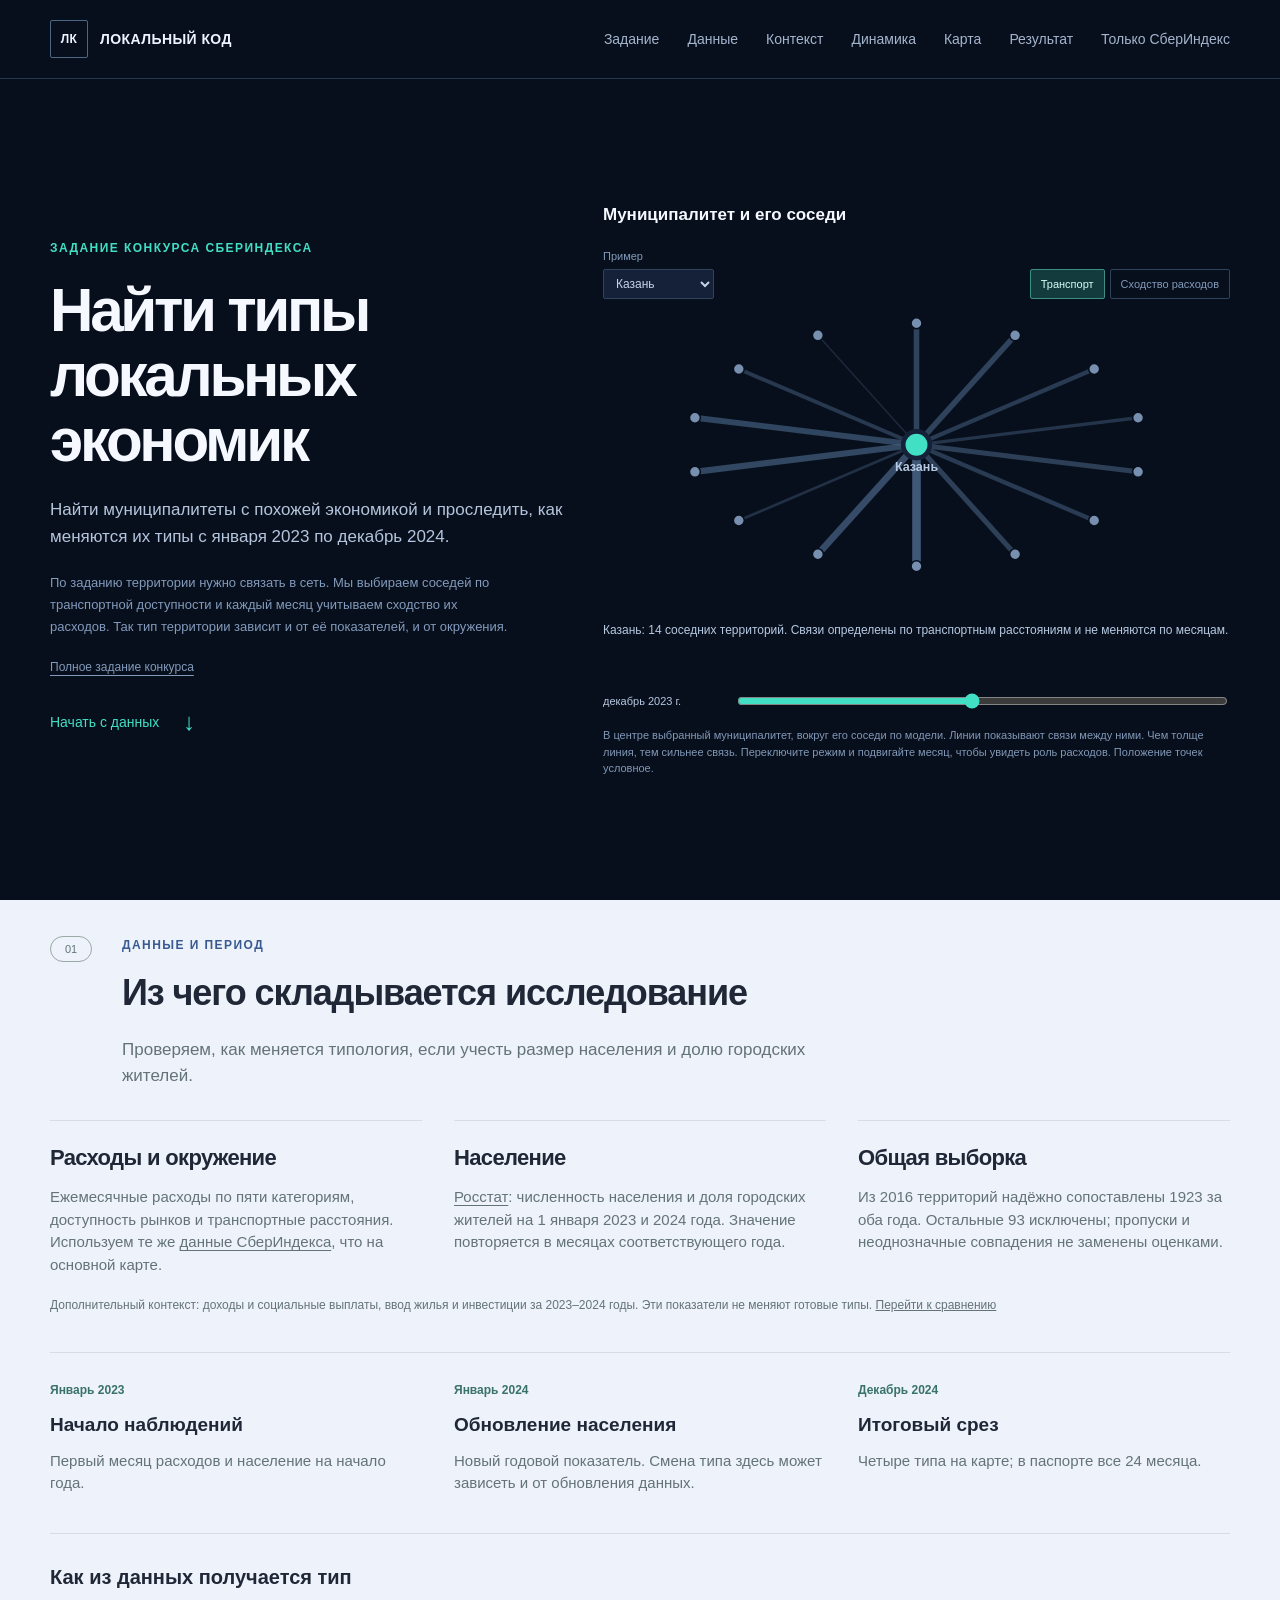
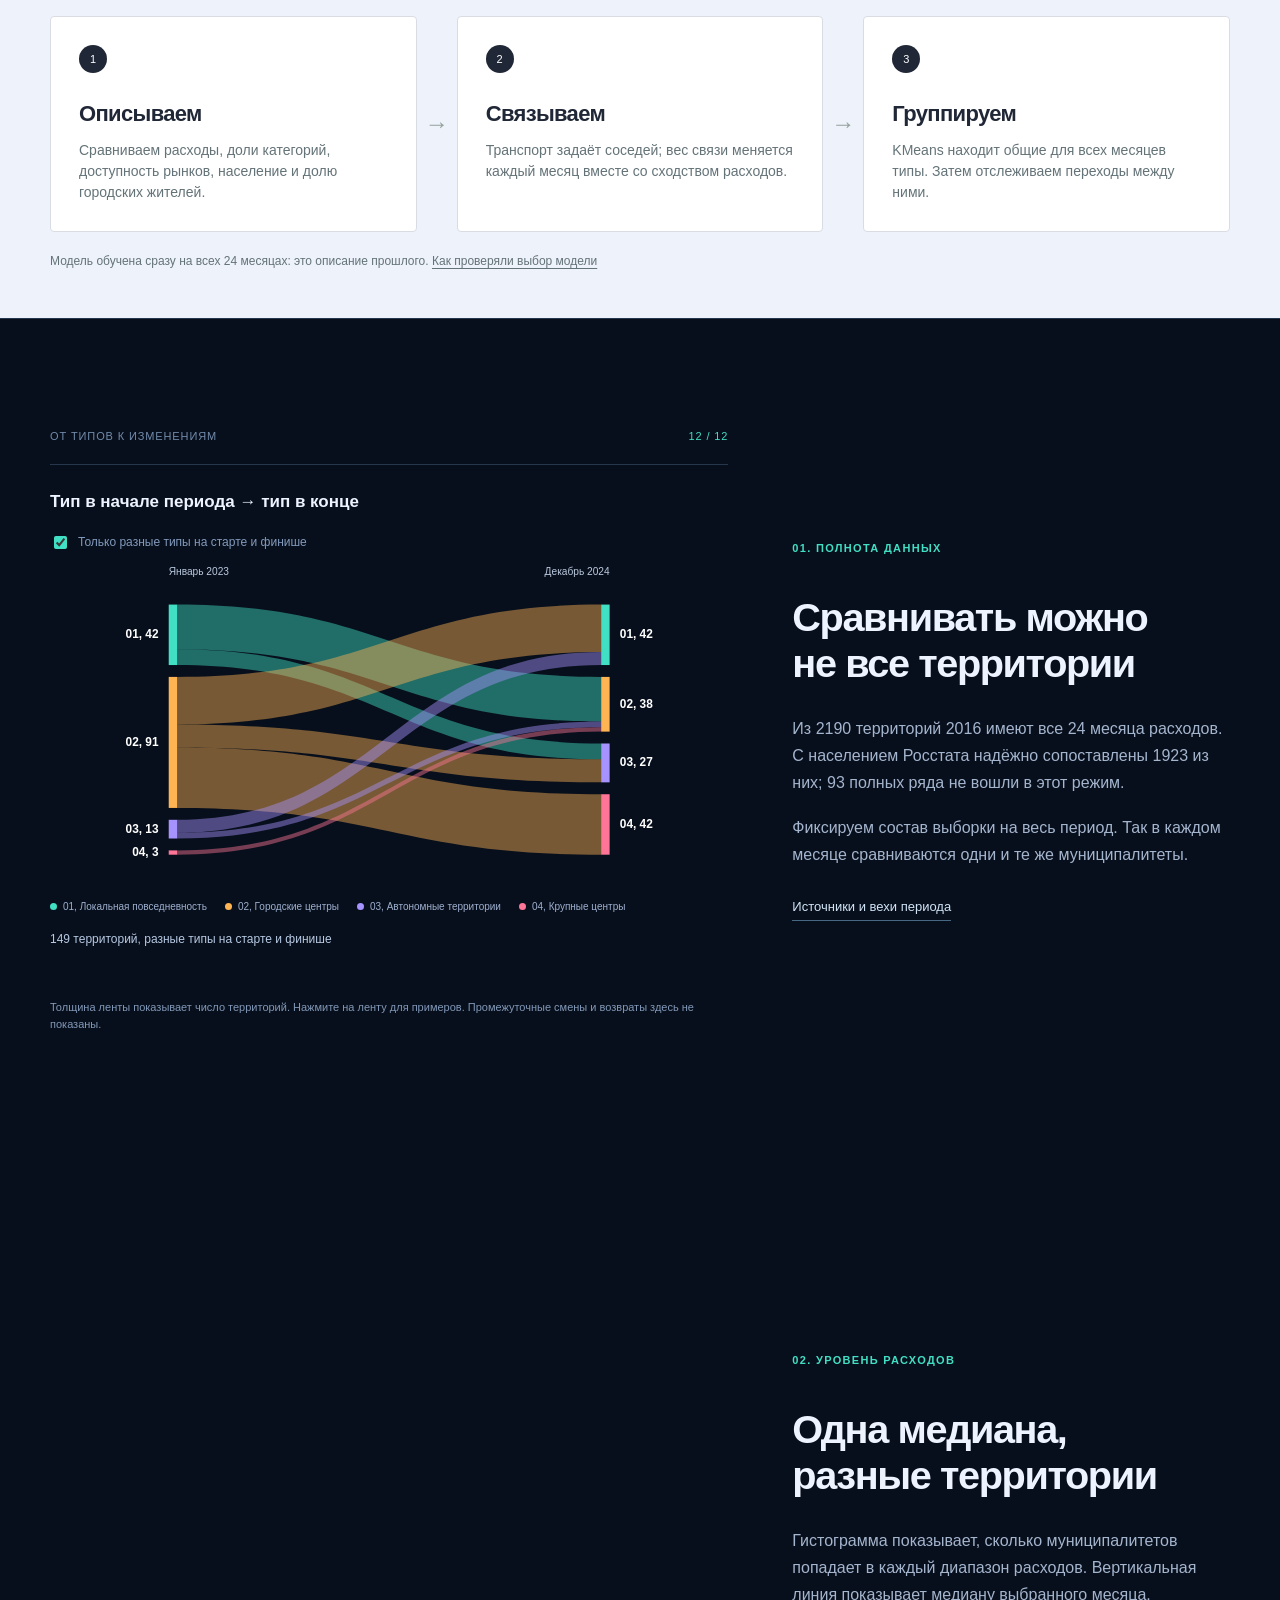
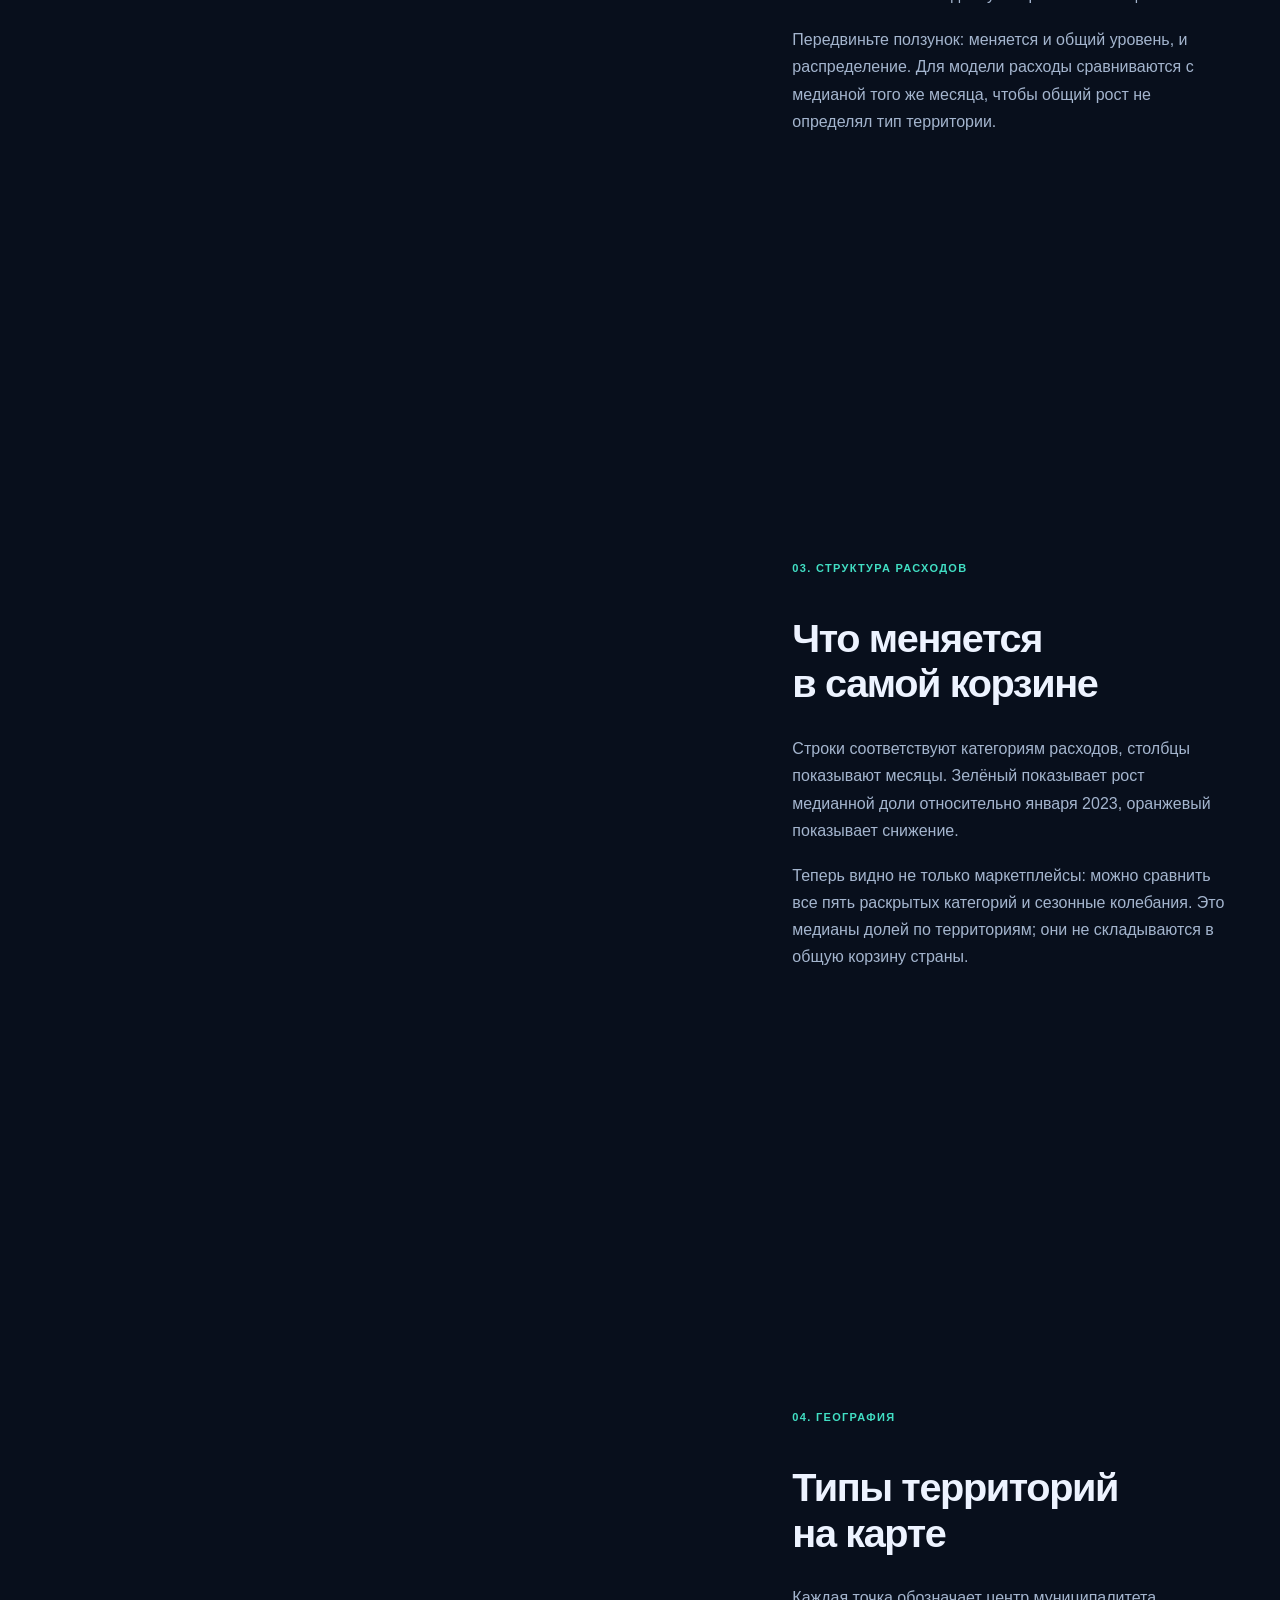
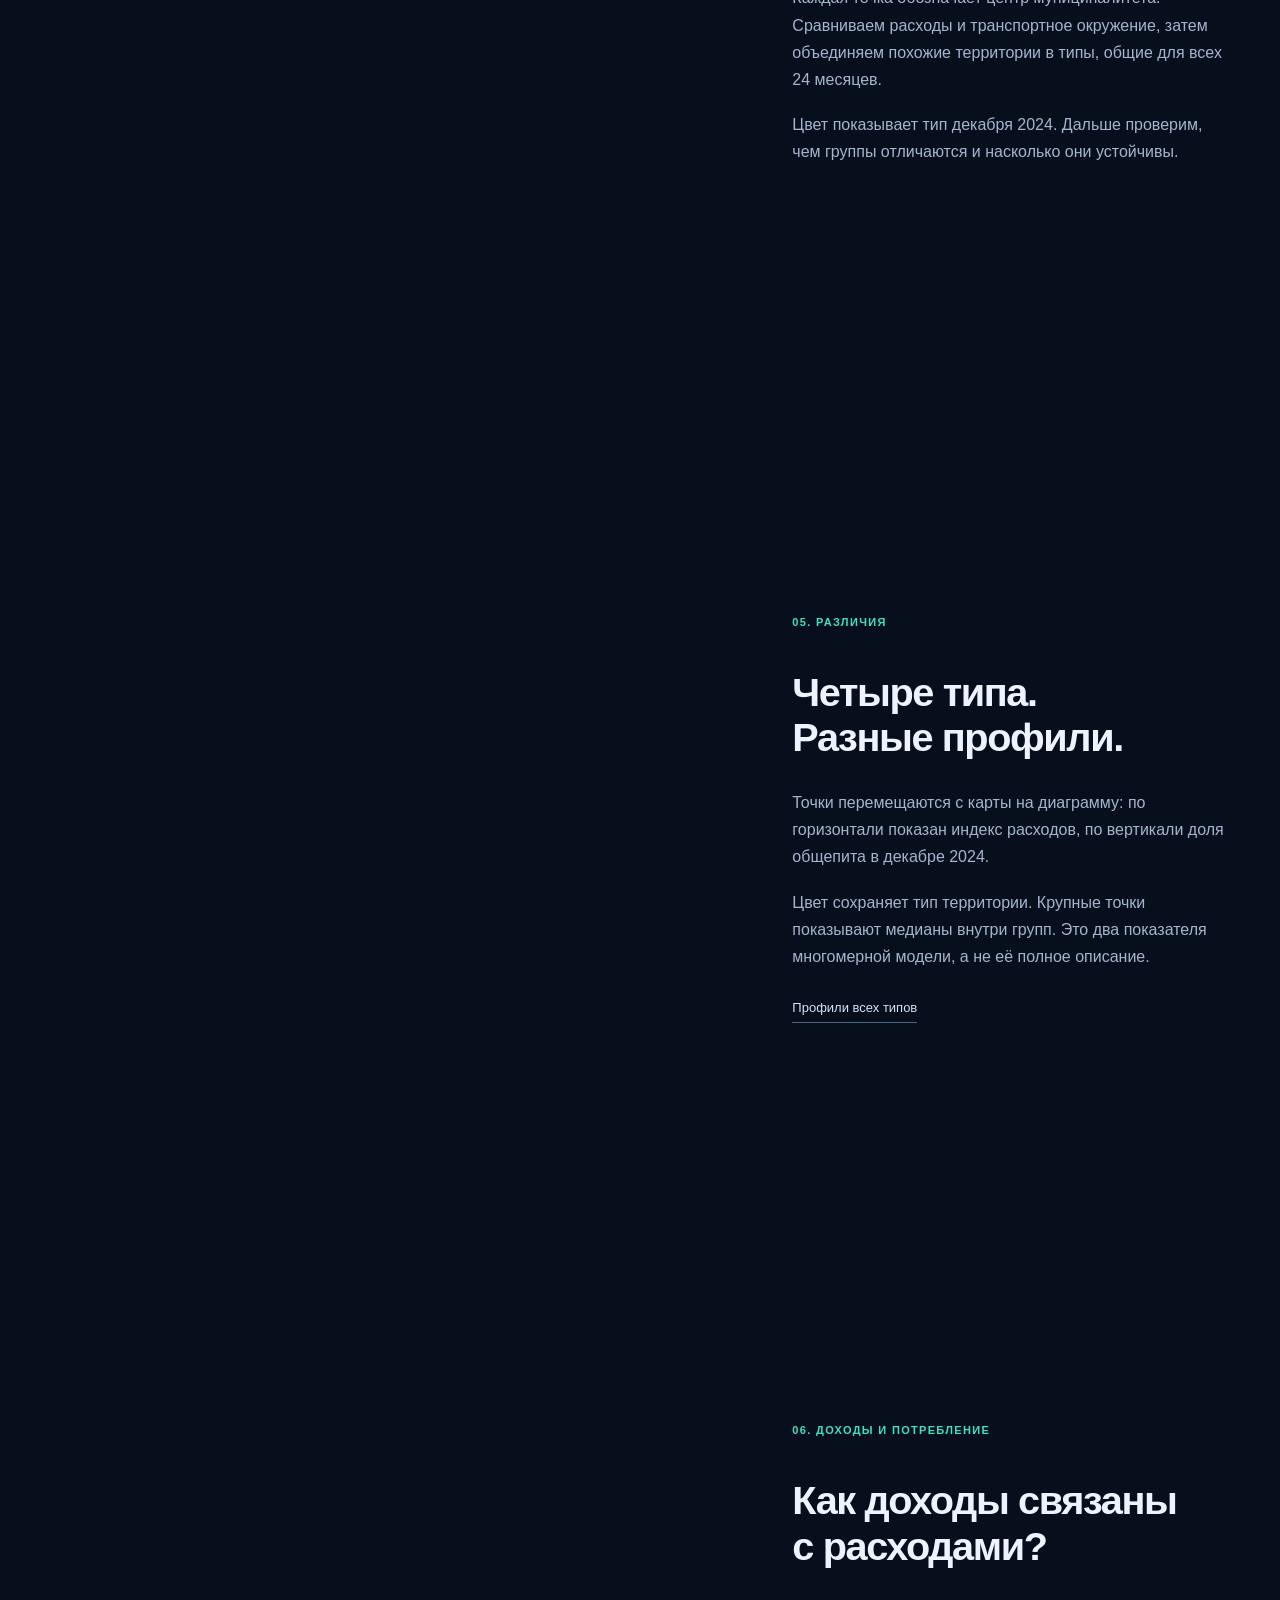
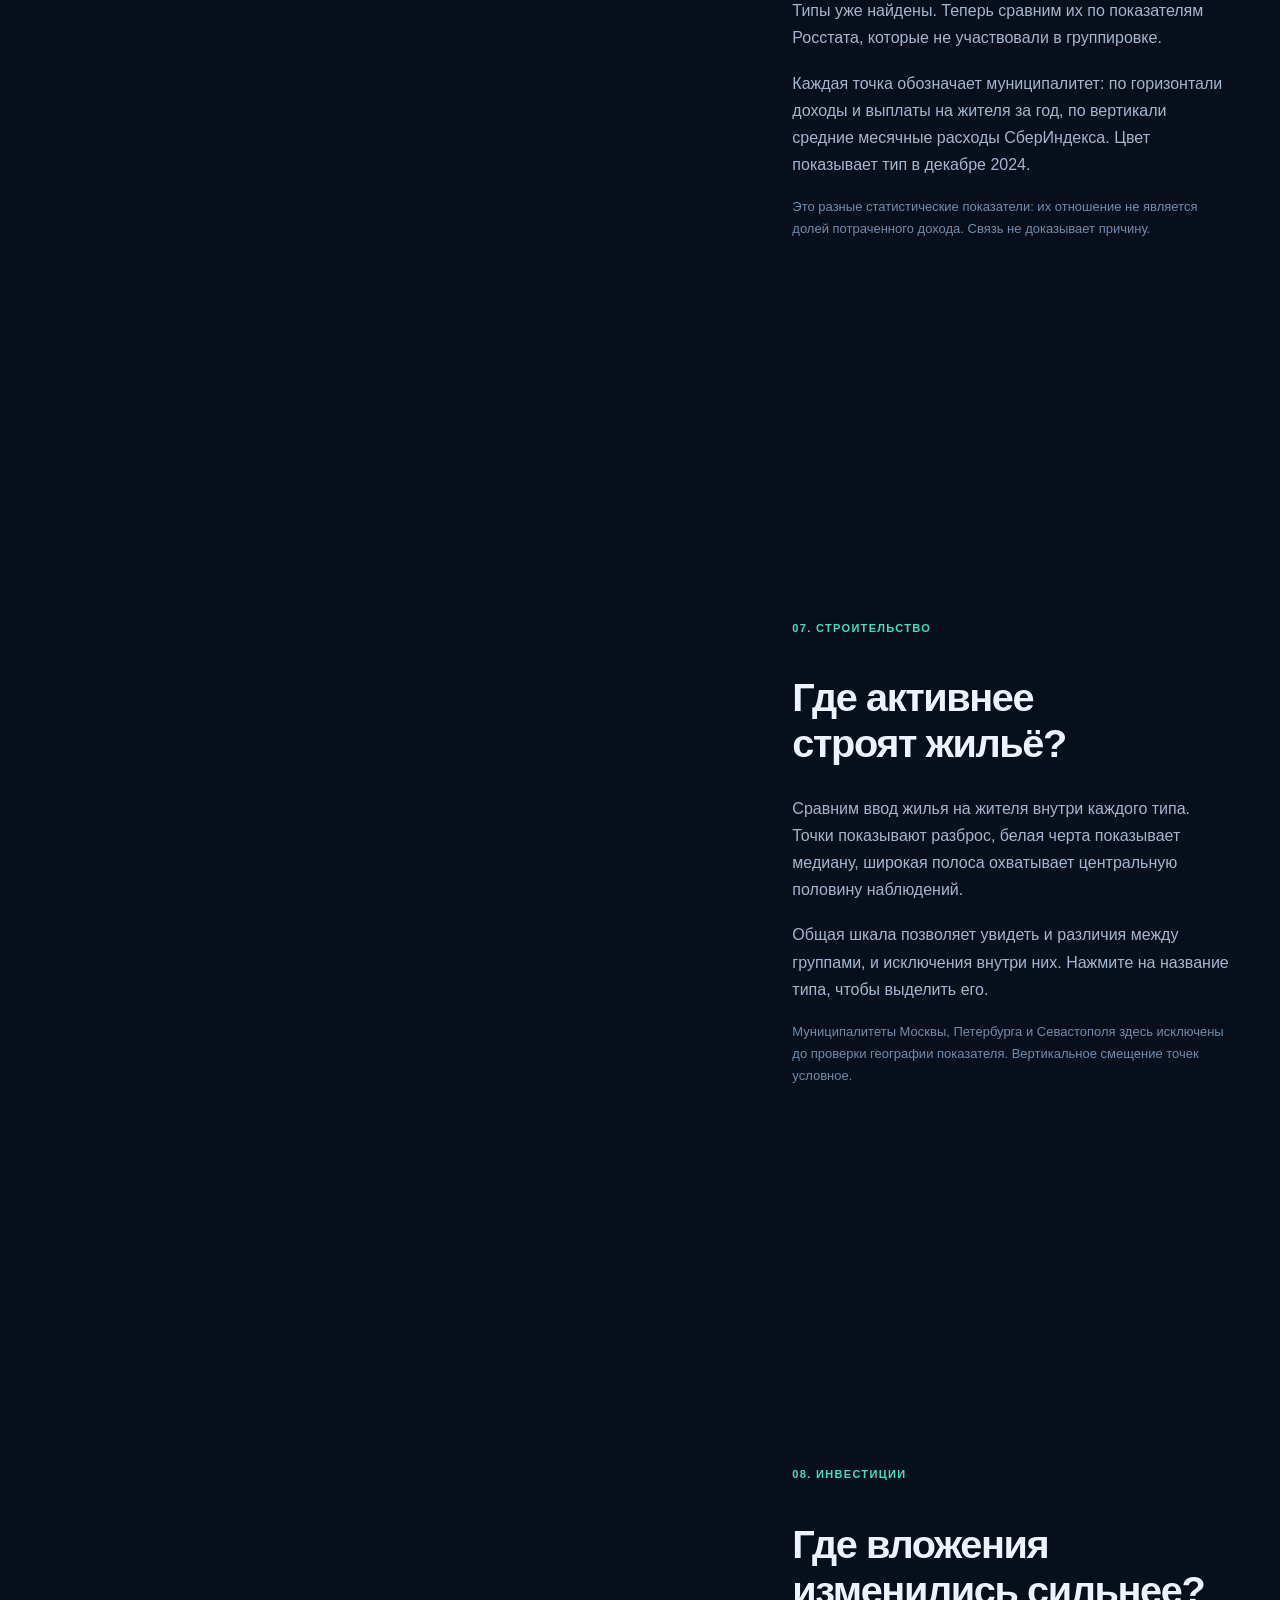
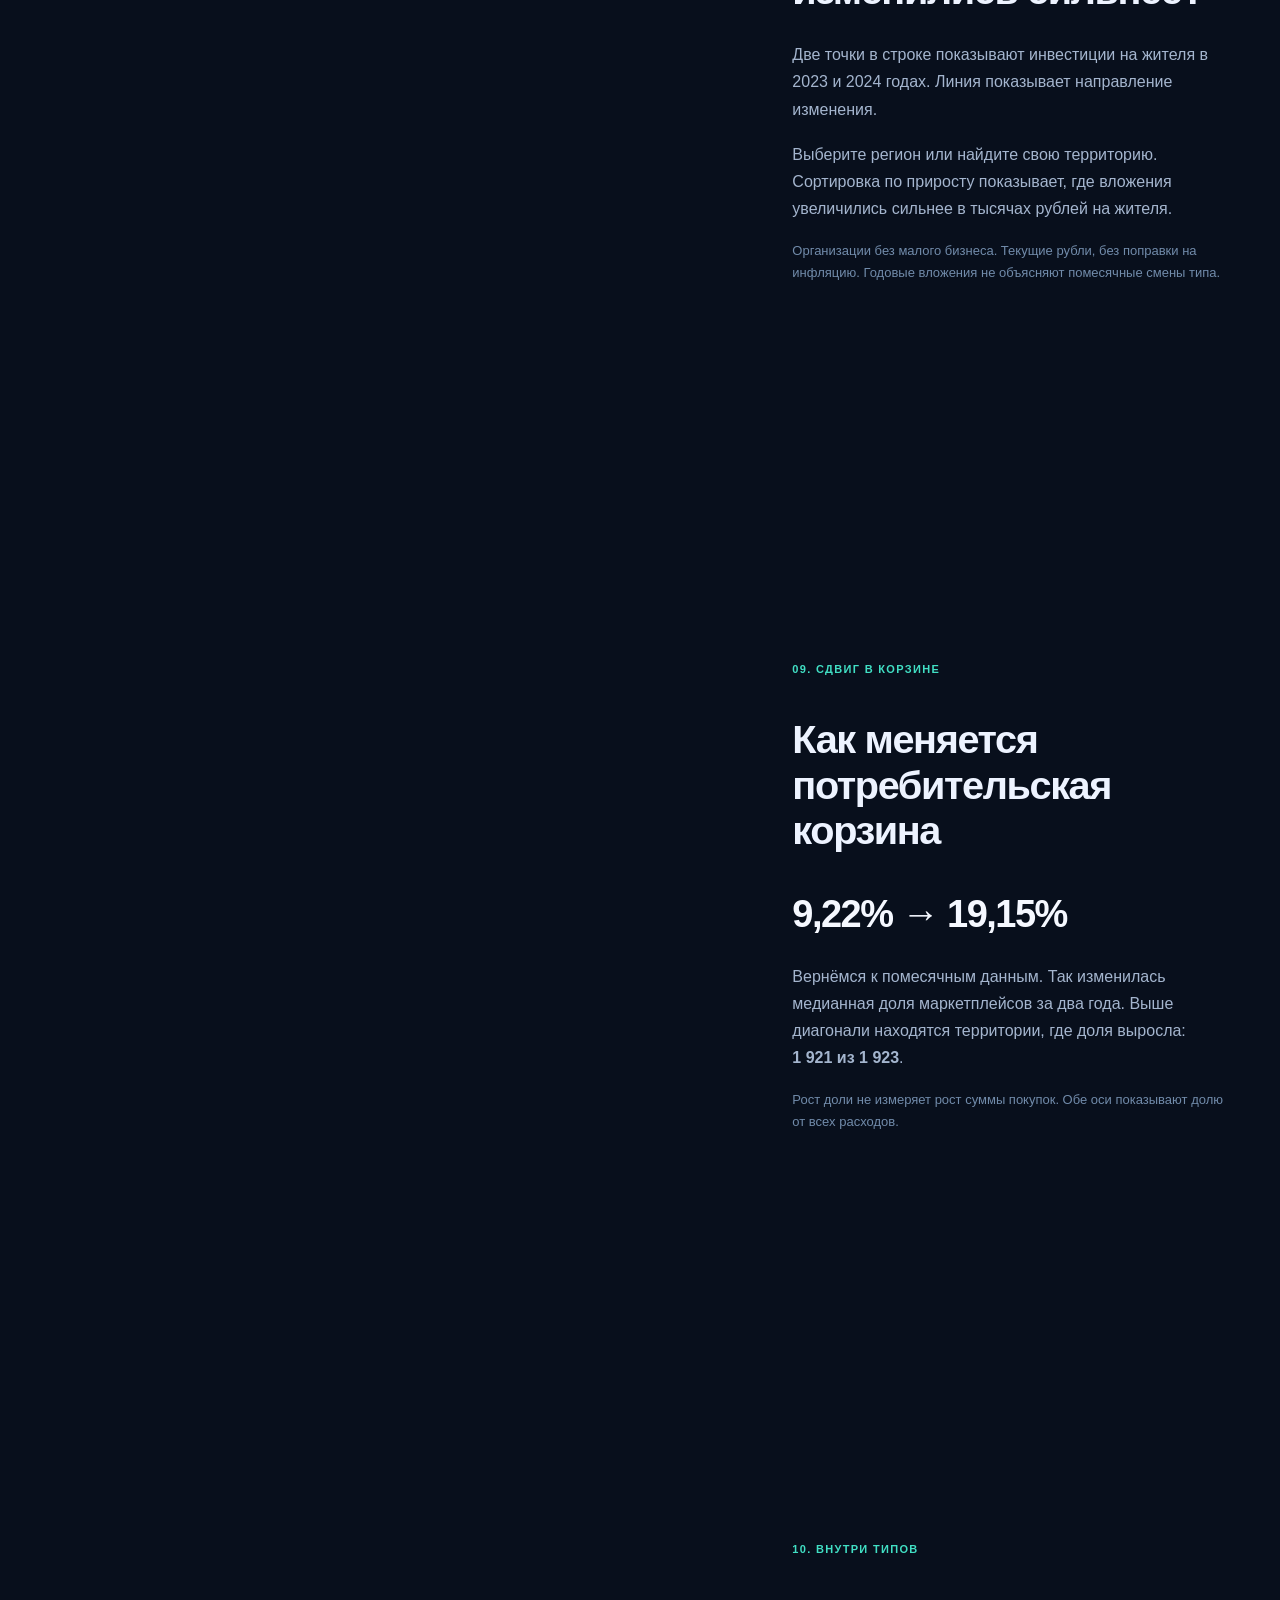
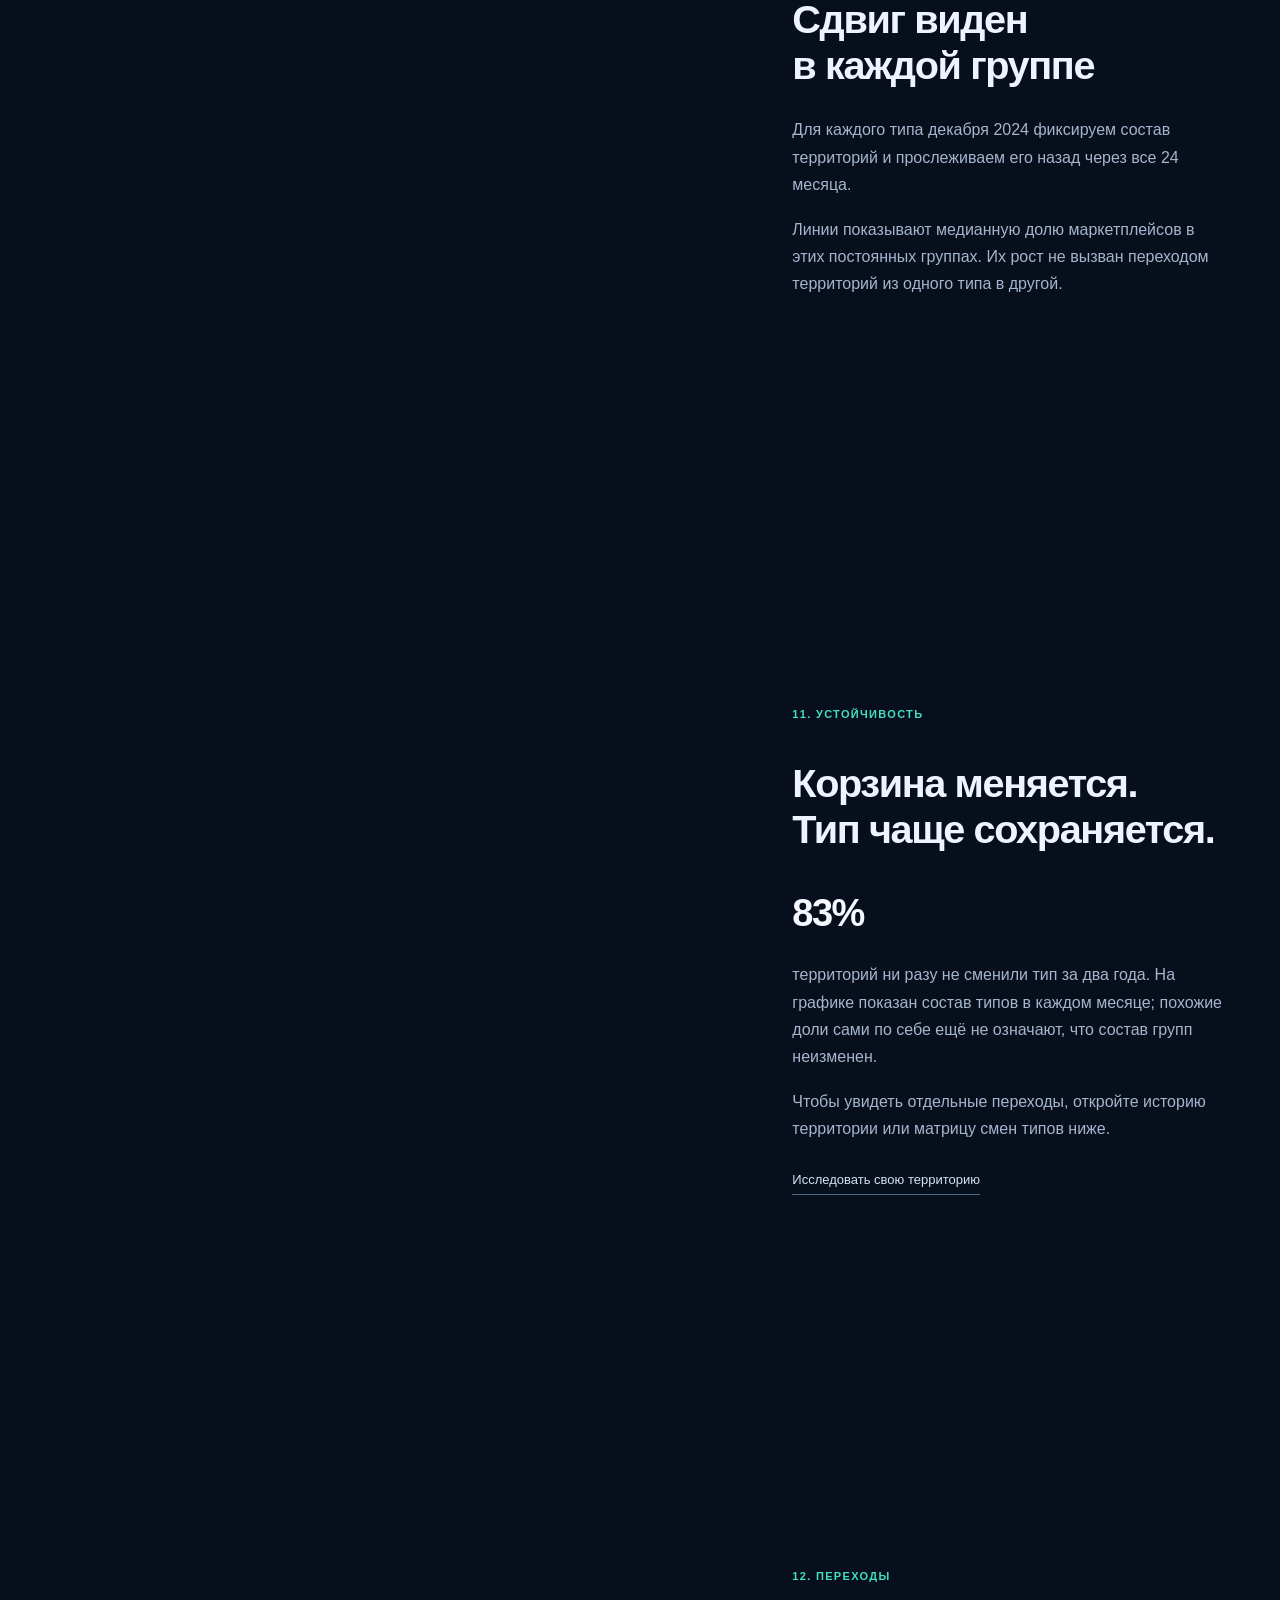
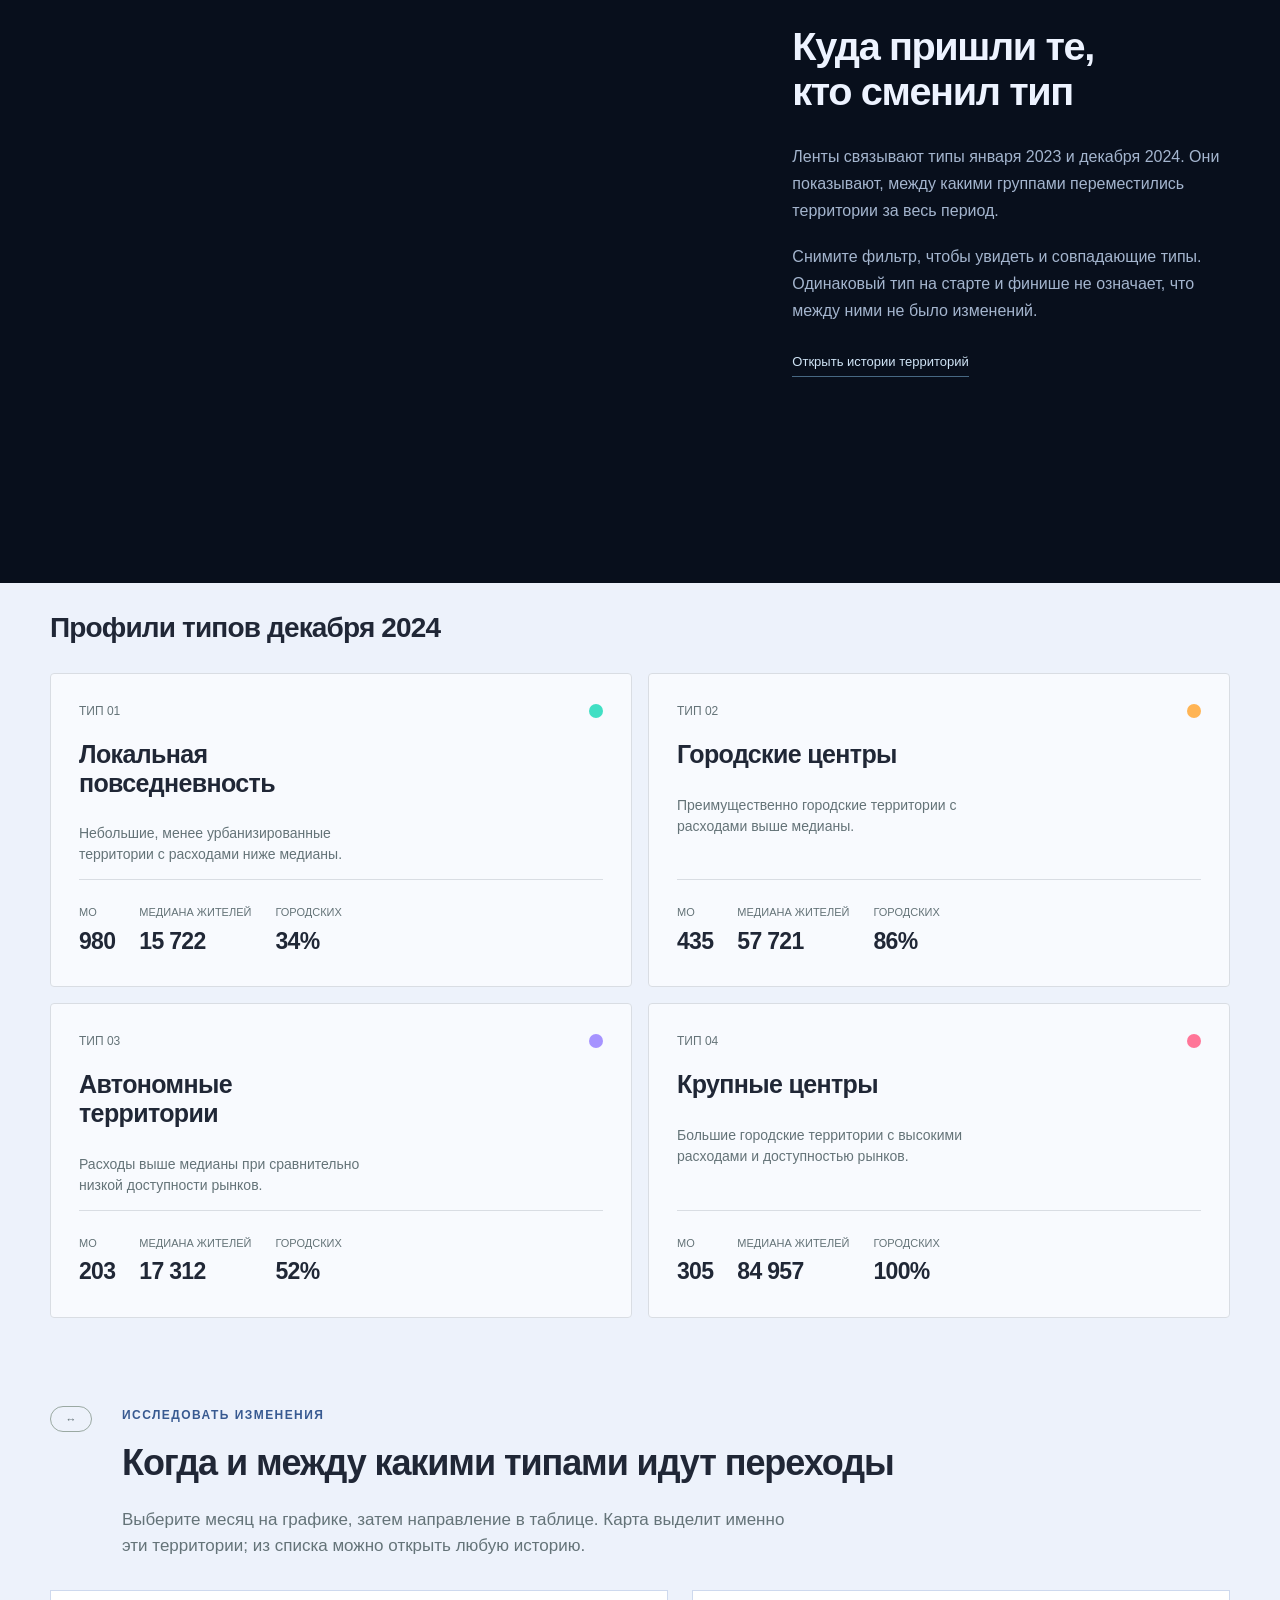
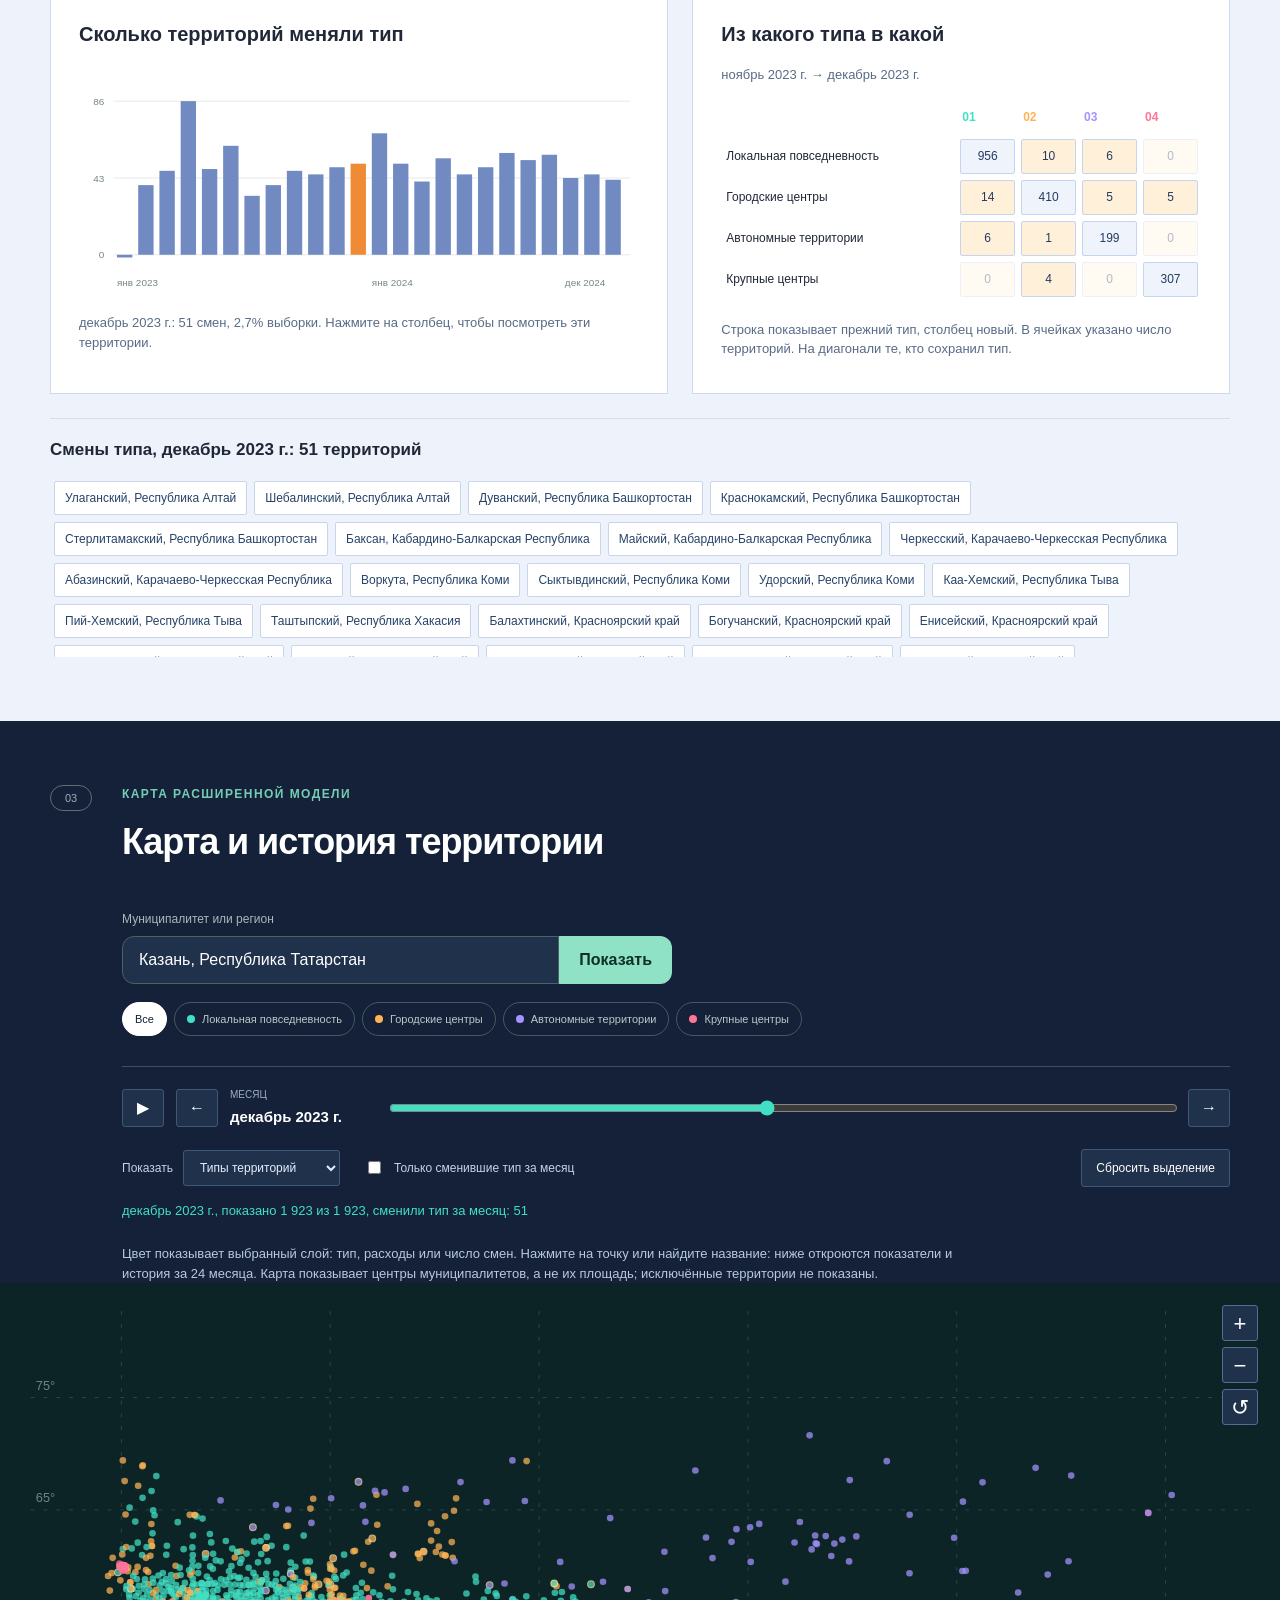
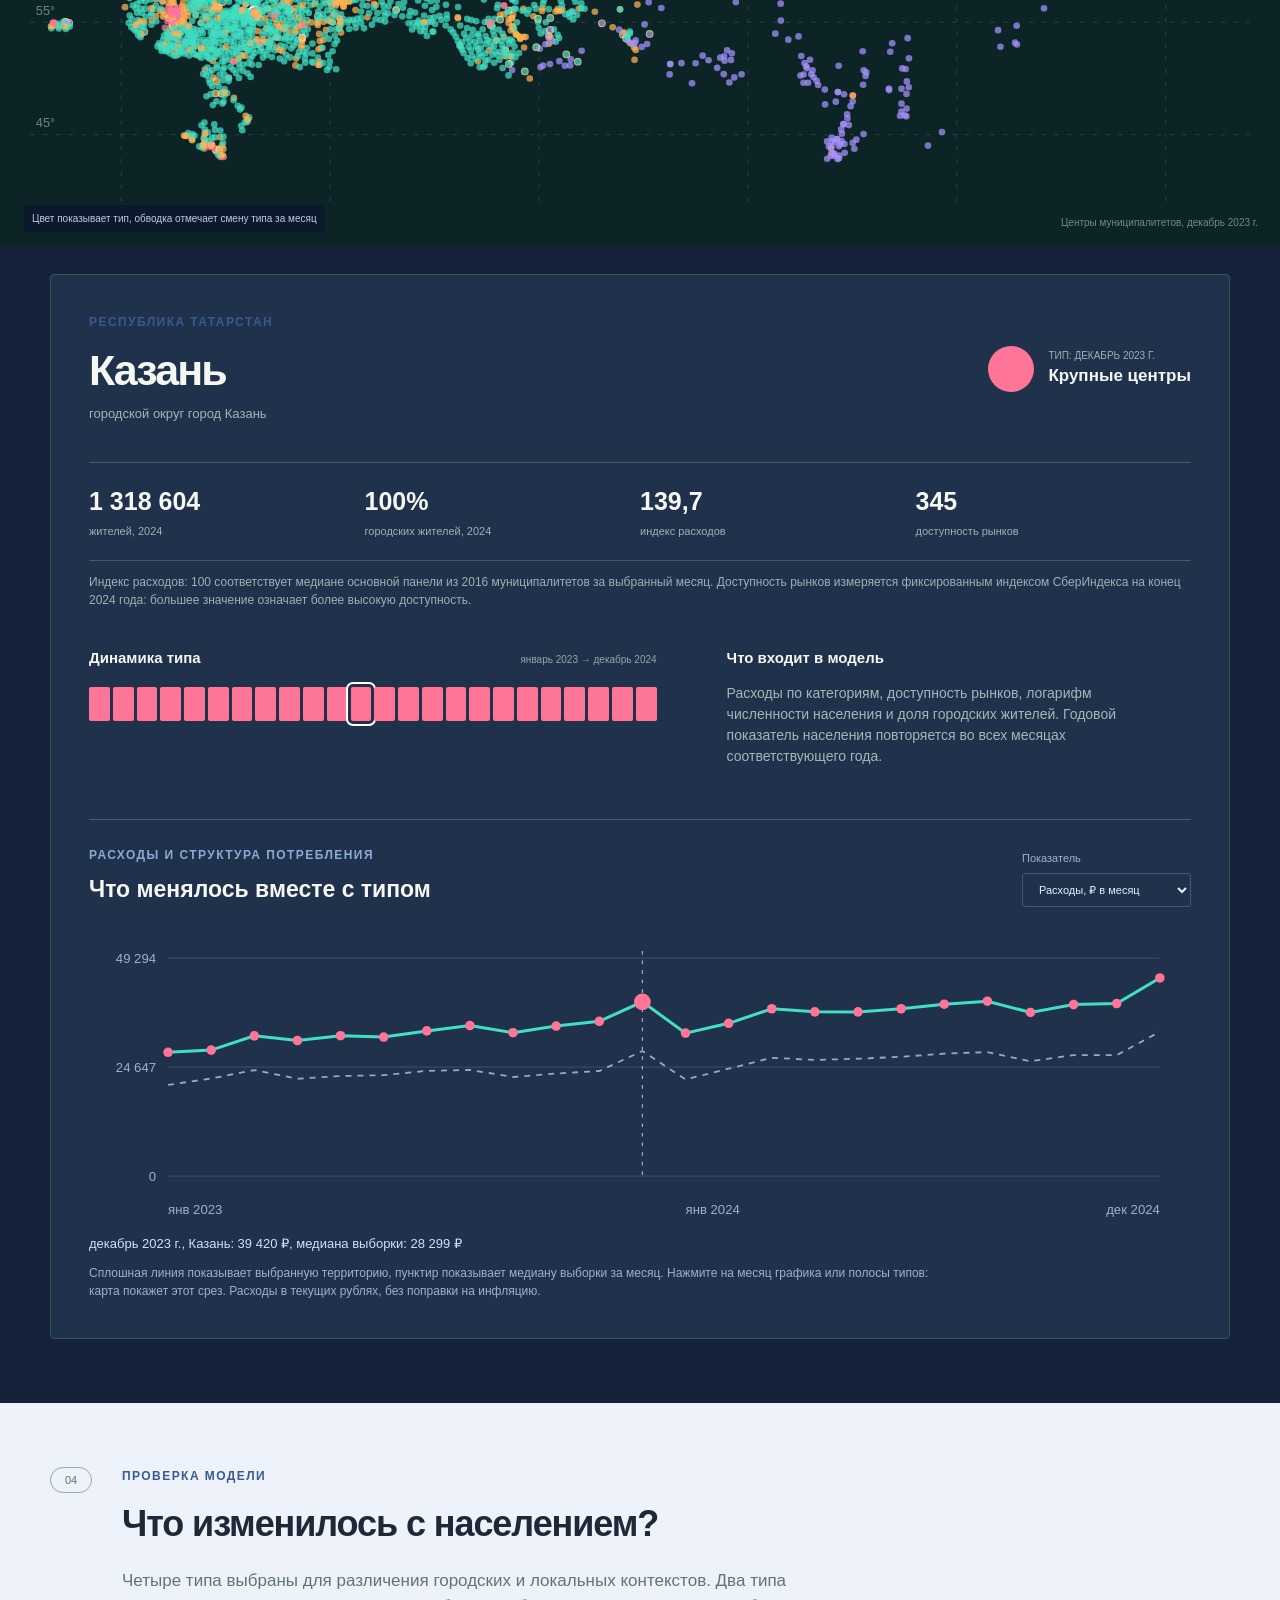
==== commit 06a3a54d: "добавлены визуализации" ====
--- a/site/external.html
+++ b/site/external.html
@@ -3,23 +3,23 @@
 <head>
   <meta charset="utf-8">
   <meta name="viewport" content="width=device-width, initial-scale=1">
-  <meta name="description" content="Атлас муниципальных экономик: СберИндекс и население Росстата">
-  <title>Локальный код — СберИндекс + Росстат</title>
-  <link rel="stylesheet" href="styles.css?v=15">
-  <script src="overview.js?v=9" defer></script>
-  <script src="rosstat.js?v=1" defer></script>
-  <script src="app.js?v=10" defer></script><script src="external.js?v=9" defer></script>
+  <meta name="description" content="Карта муниципальных экономик: СберИндекс и население Росстата">
+  <title>Локальный код: СберИндекс + Росстат</title>
+  <link rel="stylesheet" href="styles.css?v=17">
+  <script src="overview.js?v=10" defer></script>
+  <script src="rosstat.js?v=2" defer></script>
+  <script src="app.js?v=12" defer></script><script src="external.js?v=9" defer></script>
 </head>
 <body data-mode="population">
   <header class="topbar">
-    <a class="brand" href="#top" aria-label="Локальный код — на главную"><span class="brand-mark">ЛК</span><span>Локальный код</span></a>
+    <a class="brand" href="#top" aria-label="Локальный код: на главную"><span class="brand-mark">ЛК</span><span>Локальный код</span></a>
     <nav aria-label="Навигация по странице">
       <a href="#brief">Задание</a>
       <a href="#data-details">Данные</a>
       <a href="#income">Контекст</a>
       <a href="#dynamics">Динамика</a>
-      <a href="#atlas">Атлас</a>
-      <a href="#comparison">Проверки</a>
+      <a href="#atlas">Карта</a>
+      <a href="#result">Результат</a>
       <a href="index.html">Только СберИндекс</a>
     </nav>
   </header>
@@ -28,20 +28,20 @@
     <datalist id="context-places"></datalist>
     <section class="hero task-hero page-grid" id="brief">
       <div class="hero-copy">
-        <p class="eyebrow">Задание СберИндекса · Кластеризация</p>
+        <p class="eyebrow">Задание конкурса СберИндекса</p>
         <h1>Найти типы<br>локальных экономик</h1>
-        <p class="hero-lead">Построить экономическую сеть муниципалитетов, объединить похожие территории и проследить, как их типы меняются со временем.</p>
-        <p class="brief-definition">Узел — муниципалитет. Его атрибуты — экономические показатели. Связь — близость территорий, которая может меняться каждый месяц.</p>
+        <p class="hero-lead">Найти муниципалитеты с похожей экономикой и проследить, как меняются их типы с января 2023 по декабрь 2024.</p>
+        <p class="brief-definition">По заданию территории нужно связать в сеть. Мы выбираем соседей по транспортной доступности и каждый месяц учитываем сходство их расходов. Так тип территории зависит и от её показателей, и от окружения.</p>
         <a class="brief-source" href="https://sber.ru/sberindex/konkurs_sberindex#claster" target="_blank" rel="noopener">Полное задание конкурса</a>
         <a class="scroll-cue" href="#data-details">Начать с данных <span aria-hidden="true">↓</span></a>
       </div>
       <figure class="brief-network">
-        <figcaption>Как выглядит такая сеть</figcaption>
-        <div class="research-controls"><label for="network-place">Пример<select id="network-place"></select></label><div class="research-switch" id="network-layer"><button type="button" data-layer="transport" aria-pressed="true">Транспорт</button><button type="button" data-layer="economic" aria-pressed="false">Близость трат</button></div></div>
-        <svg id="network-chart" viewBox="0 0 800 390" role="img" aria-label="Фрагмент реальной сети модели"></svg>
+        <figcaption>Муниципалитет и его соседи</figcaption>
+        <div class="research-controls"><label for="network-place">Пример<select id="network-place"></select></label><div class="research-switch" id="network-layer"><button type="button" data-layer="transport" aria-pressed="true">Транспорт</button><button type="button" data-layer="economic" aria-pressed="false">Сходство расходов</button></div></div>
+        <svg id="network-chart" viewBox="0 0 800 390" role="img" aria-label="Выбранный муниципалитет и связанные с ним территории"></svg>
         <p class="research-readout" id="network-readout" aria-live="polite"></p>
-        <div class="research-time"><label for="network-month"><output id="network-month-label">декабрь 2024</output></label><input id="network-month" type="range" min="0" max="23" value="23" aria-label="Месяц примера сети"></div>
-        <p class="studio-help">Прямые соседи выбранной территории в нашей модели. Положение узлов условное; наведите на узел или связь. Толщина связи — её вес.</p>
+        <div class="research-time"><label for="network-month"><output id="network-month-label">декабрь 2023</output></label><input id="network-month" type="range" min="0" max="23" value="11" aria-label="Месяц примера сети"></div>
+        <p class="studio-help">В центре выбранный муниципалитет, вокруг его соседи по модели. Линии показывают связи между ними. Чем толще линия, тем сильнее связь. Переключите режим и подвигайте месяц, чтобы увидеть роль расходов. Положение точек условное.</p>
       </figure>
     </section>
 
@@ -49,17 +49,17 @@
       <div class="section-heading"><span class="section-number">01</span><div><p class="eyebrow">Данные и период</p><h2>Из чего складывается исследование</h2></div></div>
       <p class="section-lead">Проверяем, как меняется типология, если учесть размер населения и долю городских жителей.</p>
       <div class="data-grid">
-        <article><h3>Расходы и окружение</h3><p>Ежемесячные расходы по пяти категориям, доступность рынков и транспортные расстояния — те же <a href="https://sberindex.ru/ru/research/data-sense-opisanie-nabora-dannikh-khakatona-sberindeksa-po-munitsipalnim-dannim">данные СберИндекса</a>, что в основном атласе.</p></article>
+        <article><h3>Расходы и окружение</h3><p>Ежемесячные расходы по пяти категориям, доступность рынков и транспортные расстояния. Используем те же <a href="https://sberindex.ru/ru/research/data-sense-opisanie-nabora-dannikh-khakatona-sberindeksa-po-munitsipalnim-dannim">данные СберИндекса</a>, что на основной карте.</p></article>
         <article><h3>Население</h3><p><a href="https://rosstat.gov.ru/compendium/document/13282">Росстат</a>: численность населения и доля городских жителей на 1 января 2023 и 2024 года. Значение повторяется в месяцах соответствующего года.</p></article>
         <article><h3>Общая выборка</h3><p>Из 2016 территорий надёжно сопоставлены 1923 за оба года. Остальные 93 исключены; пропуски и неоднозначные совпадения не заменены оценками.</p></article>
       </div>
-      <p class="chart-note">Дополнительный контекст: доходы и социальные выплаты, ввод жилья и инвестиции за 2023–2024 годы. Эти показатели не меняют готовые типы. <a href="#income">Перейти к сравнению →</a></p>
+      <p class="chart-note">Дополнительный контекст: доходы и социальные выплаты, ввод жилья и инвестиции за 2023–2024 годы. Эти показатели не меняют готовые типы. <a href="#income">Перейти к сравнению</a></p>
       <ol class="period-line" aria-label="Вехи периода наблюдений">
         <li><time>Январь 2023</time><strong>Начало наблюдений</strong><p>Первый месяц расходов и население на начало года.</p></li>
         <li><time>Январь 2024</time><strong>Обновление населения</strong><p>Новый годовой показатель. Смена типа здесь может зависеть и от обновления данных.</p></li>
-        <li><time>Декабрь 2024</time><strong>Итоговый срез</strong><p>Четыре типа на карте; в паспорте — все 24 месяца.</p></li>
+        <li><time>Декабрь 2024</time><strong>Итоговый срез</strong><p>Четыре типа на карте; в паспорте все 24 месяца.</p></li>
       </ol>
-      <details class="method-context" id="method"><summary>Как из данных получается тип</summary>
+      <section class="method-context" id="method"><h3>Как из данных получается тип</h3>
         <div class="method-story">
           <div class="method-step"><span>1</span><h3>Описываем</h3><p>Сравниваем расходы, доли категорий, доступность рынков, население и долю городских жителей.</p></div>
           <div class="method-arrow" aria-hidden="true">→</div>
@@ -67,8 +67,8 @@
           <div class="method-arrow" aria-hidden="true">→</div>
           <div class="method-step"><span>3</span><h3>Группируем</h3><p>KMeans находит общие для всех месяцев типы. Затем отслеживаем переходы между ними.</p></div>
         </div>
-        <p class="chart-note">Модель обучена сразу на всех 24 месяцах: это описание прошлого. <a href="#comparison">Как проверяли выбор модели →</a></p>
-      </details>
+        <p class="chart-note">Модель обучена сразу на всех 24 месяцах: это описание прошлого. <a href="#comparison">Как проверяли выбор модели</a></p>
+      </section>
     </section>
 
     <section class="scroll-story" aria-label="История исследования">
@@ -76,18 +76,18 @@
         <div class="story-stage">
           <div class="story-status"><span id="story-chapter">Анализ данных</span><span id="story-progress">01 / 12</span></div>
           <figure class="studio story-panel" data-panel="points">
-            <figcaption id="studio-title">География типов · декабрь 2024</figcaption>
+            <figcaption id="studio-title">География типов, декабрь 2024</figcaption>
             <svg id="studio-chart" viewBox="0 0 800 410" role="img" aria-label="Центры муниципалитетов"><g id="studio-axes"></g><g id="studio-points"></g><g id="studio-labels"></g></svg>
             <div id="studio-tooltip" class="studio-tooltip" hidden></div>
             <div id="studio-legend" class="studio-legend"></div>
             <p id="studio-insight" class="studio-insight"></p>
-            <p class="studio-help">Наведите на точку для подробностей. Нажмите, чтобы открыть историю территории в атласе ниже.</p>
+            <p class="studio-help">Наведите на точку для подробностей. Нажмите, чтобы открыть историю территории на карте ниже.</p>
           </figure>
           <figure class="story-panel story-cohorts" data-panel="cohorts" hidden>
             <figcaption id="cohort-title">Доля маркетплейсов по типам</figcaption>
             <svg id="cohort-chart" viewBox="0 0 850 330" role="img" aria-label="Доли маркетплейсов за 24 месяца"></svg>
             <div id="cohort-readout" class="cohort-readout"></div>
-            <p class="studio-help">Нажмите на тип или месяц, чтобы исследовать его в атласе ниже.</p>
+            <p class="studio-help">Нажмите на тип или месяц, чтобы исследовать его на карте ниже.</p>
           </figure>
           <figure class="overview story-panel" data-panel="overview" hidden>
             <figcaption>Состав типов за 24 месяца</figcaption>
@@ -102,21 +102,21 @@
             <svg id="coverage-chart" viewBox="0 0 800 355" role="img" aria-label="Полнота рядов муниципалитетов"></svg>
             <div class="research-legend" id="coverage-legend"></div>
             <p class="research-readout" id="coverage-readout" aria-live="polite"></p>
-            <p class="studio-help">Точка — одна территория. Наведите на неё, чтобы посмотреть полноту ряда; кнопки выделяют состав выборки.</p>
+            <p class="studio-help">Каждая точка обозначает одну территорию. Наведите на неё, чтобы посмотреть полноту ряда; кнопки выделяют состав выборки.</p>
           </figure>
           <figure class="story-panel" data-panel="distribution" hidden>
             <figcaption>Распределение расходов по территориям</figcaption>
-            <div class="research-time"><label for="distribution-month"><output id="distribution-month-label">декабрь 2024</output></label><input id="distribution-month" type="range" min="0" max="23" value="23" aria-label="Месяц распределения расходов"></div>
+            <div class="research-time"><label for="distribution-month"><output id="distribution-month-label">декабрь 2023</output></label><input id="distribution-month" type="range" min="0" max="23" value="11" aria-label="Месяц распределения расходов"></div>
             <svg id="distribution-chart" viewBox="0 0 800 360" role="img" aria-label="Распределение расходов по муниципалитетам"></svg>
             <p class="research-readout" id="distribution-readout" aria-live="polite"></p>
             <div class="research-peers" id="distribution-peers"></div>
-            <p class="studio-help">Столбец — диапазон расходов; нажмите, чтобы увидеть примеры территорий. Ползунок меняет месяц. Расходы — в текущих рублях.</p>
+            <p class="studio-help">Столбец показывает диапазон расходов. Нажмите, чтобы увидеть примеры территорий. Ползунок меняет месяц. Расходы указаны в текущих рублях.</p>
           </figure>
           <figure class="story-panel" data-panel="calendar" hidden>
             <figcaption>Календарь изменения потребительской корзины</figcaption>
             <svg id="calendar-chart" viewBox="0 0 800 365" role="img" aria-label="Изменение медианных долей пяти категорий за 24 месяца"></svg>
             <p class="research-readout" id="calendar-readout" aria-live="polite"></p>
-            <p class="studio-help">Цвет — изменение медианной доли относительно января 2023, в процентных пунктах. Нажмите на ячейку для точного значения.</p>
+            <p class="studio-help">Цвет показывает изменение медианной доли относительно января 2023, в процентных пунктах. Нажмите на ячейку для точного значения.</p>
           </figure>
           <figure class="story-panel" data-panel="flows" hidden>
             <figcaption>Тип в начале периода → тип в конце</figcaption>
@@ -125,7 +125,7 @@
             <div class="research-legend" id="flows-legend"></div>
             <p class="research-readout" id="flows-readout" aria-live="polite"></p>
             <div class="research-peers" id="flows-peers"></div>
-            <p class="studio-help">Толщина ленты — число территорий. Нажмите на ленту для примеров. Промежуточные смены и возвраты здесь не показаны.</p>
+            <p class="studio-help">Толщина ленты показывает число территорий. Нажмите на ленту для примеров. Промежуточные смены и возвраты здесь не показаны.</p>
           </figure>
           <figure class="story-panel context-panel" data-panel="income" hidden>
             <figcaption>Доходы и потребление</figcaption>
@@ -134,7 +134,7 @@
             <div class="context-legend studio-legend"></div>
             <p class="context-coverage"></p><a class="context-source" href="#rosstat-notes">Источник и исключения</a>
 
-            <form class="context-search"><label for="income-search" class="context-search-label">Найти территорию</label><input id="income-search" list="context-places" placeholder="Муниципалитет — регион" autocomplete="off"><button type="submit">Выделить</button><button type="button" class="context-open" disabled>В атлас ↗</button></form>
+            <form class="context-search"><label for="income-search" class="context-search-label">Найти территорию</label><input id="income-search" list="context-places" placeholder="Муниципалитет, регион" autocomplete="off"><button type="submit">Выделить</button><button type="button" class="context-open" disabled>Открыть карту</button></form>
             <p class="context-readout research-readout" aria-live="polite">Загрузка данных Росстата…</p>
             <p class="studio-help">Доходы и выплаты: налогооблагаемые суммы и социальные выплаты. Горизонтальная шкала логарифмическая: равный шаг означает одинаковое отношение величин.</p>
           </figure>
@@ -145,7 +145,7 @@
             <div class="context-legend studio-legend"></div>
             <p class="context-coverage"></p><a class="context-source" href="#rosstat-notes">Источник и исключения</a>
 
-            <form class="context-search"><label for="housing-search" class="context-search-label">Найти территорию</label><input id="housing-search" list="context-places" placeholder="Муниципалитет — регион" autocomplete="off"><button type="submit">Выделить</button><button type="button" class="context-open" disabled>В атлас ↗</button></form>
+            <form class="context-search"><label for="housing-search" class="context-search-label">Найти территорию</label><input id="housing-search" list="context-places" placeholder="Муниципалитет, регион" autocomplete="off"><button type="submit">Выделить</button><button type="button" class="context-open" disabled>Открыть карту</button></form>
             <p class="context-readout research-readout" aria-live="polite">Загрузка данных Росстата…</p>
             <p class="studio-help">Все значения показаны на одной линейной шкале; экстремальные наблюдения не обрезаны.</p>
           </figure>
@@ -156,88 +156,88 @@
             <div class="context-legend studio-legend"></div>
             <p class="context-coverage"></p><a class="context-source" href="#rosstat-notes">Источник и исключения</a>
             <p class="context-selection"></p>
-            <form class="context-search"><label for="investment-search" class="context-search-label">Найти территорию</label><input id="investment-search" list="context-places" placeholder="Муниципалитет — регион" autocomplete="off"><button type="submit">Выделить</button><button type="button" class="context-open" disabled>В атлас ↗</button></form>
+            <form class="context-search"><label for="investment-search" class="context-search-label">Найти территорию</label><input id="investment-search" list="context-places" placeholder="Муниципалитет, регион" autocomplete="off"><button type="submit">Выделить</button><button type="button" class="context-open" disabled>Открыть карту</button></form>
             <p class="context-readout research-readout" aria-live="polite">Загрузка данных Росстата…</p>
-            <p class="studio-help">Пустая точка — 2023, заполненная — 2024. Логарифмическая шкала: равный шаг означает одинаковое отношение величин.</p>
+            <p class="studio-help">Пустая точка обозначает 2023 год, заполненная 2024 год. Логарифмическая шкала: равный шаг означает одинаковое отношение величин.</p>
           </figure>
         </div>
         <div class="story-steps">
           <article class="story-step" id="data" data-panel="coverage" data-chapter="Анализ данных">
-            <p class="eyebrow">01 · Полнота данных</p>
+            <p class="eyebrow">01. Полнота данных</p>
             <h2>Сравнивать можно<br>не все территории</h2>
             <p>Из 2190 территорий 2016 имеют все 24 месяца расходов. С населением Росстата надёжно сопоставлены 1923 из них; 93 полных ряда не вошли в этот режим.</p>
             <p>Фиксируем состав выборки на весь период. Так в каждом месяце сравниваются одни и те же муниципалитеты.</p>
             <a class="story-detail-link" href="#data-details">Источники и вехи периода</a>
           </article>
           <article class="story-step" id="distribution" data-panel="distribution" data-chapter="Анализ данных">
-            <p class="eyebrow">02 · Уровень расходов</p>
-            <h2>За одной медианой —<br>разные территории</h2>
-            <p>Гистограмма показывает, сколько муниципалитетов попадает в каждый диапазон расходов. Вертикальная линия — медиана выбранного месяца.</p>
+            <p class="eyebrow">02. Уровень расходов</p>
+            <h2>Одна медиана,<br>разные территории</h2>
+            <p>Гистограмма показывает, сколько муниципалитетов попадает в каждый диапазон расходов. Вертикальная линия показывает медиану выбранного месяца.</p>
             <p>Передвиньте ползунок: меняется и общий уровень, и распределение. Для модели расходы сравниваются с медианой того же месяца, чтобы общий рост не определял тип территории.</p>
           </article>
           <article class="story-step" id="calendar" data-panel="calendar" data-chapter="Анализ данных">
-            <p class="eyebrow">03 · Структура расходов</p>
+            <p class="eyebrow">03. Структура расходов</p>
             <h2>Что меняется<br>в самой корзине</h2>
-            <p>В каждой строке — одна категория, в каждом столбце — месяц. Зелёный показывает рост медианной доли относительно января 2023, оранжевый — снижение.</p>
+            <p>Строки соответствуют категориям расходов, столбцы показывают месяцы. Зелёный показывает рост медианной доли относительно января 2023, оранжевый показывает снижение.</p>
             <p>Теперь видно не только маркетплейсы: можно сравнить все пять раскрытых категорий и сезонные колебания. Это медианы долей по территориям; они не складываются в общую корзину страны.</p>
           </article>
           <article class="story-step" id="geography" data-panel="points" data-view="geo" data-chapter="От данных к типам">
-            <p class="eyebrow">04 · География</p>
-            <h2>Теперь —<br>одна общая карта</h2>
-            <p>Каждая точка — центр муниципалитета. Сравниваем расходы и транспортное окружение, затем объединяем похожие территории в типы, общие для всех 24 месяцев.</p>
+            <p class="eyebrow">04. География</p>
+            <h2>Типы территорий<br>на карте</h2>
+            <p>Каждая точка обозначает центр муниципалитета. Сравниваем расходы и транспортное окружение, затем объединяем похожие территории в типы, общие для всех 24 месяцев.</p>
             <p>Цвет показывает тип декабря 2024. Дальше проверим, чем группы отличаются и насколько они устойчивы.</p>
           </article>
           <article class="story-step" id="types" data-panel="points" data-view="profile" data-metric="food_service_share">
-            <p class="eyebrow">05 · Различия</p>
+            <p class="eyebrow">05. Различия</p>
             <h2>Четыре типа.<br>Разные профили.</h2>
-            <p>Точки перемещаются с карты на диаграмму: по горизонтали — индекс расходов, по вертикали — доля общепита в декабре 2024.</p>
-            <p>Цвет сохраняет тип территории. Крупные точки — медианы внутри групп. Это два показателя многомерной модели, а не её полное описание.</p>
+            <p>Точки перемещаются с карты на диаграмму: по горизонтали показан индекс расходов, по вертикали доля общепита в декабре 2024.</p>
+            <p>Цвет сохраняет тип территории. Крупные точки показывают медианы внутри групп. Это два показателя многомерной модели, а не её полное описание.</p>
             <a class="story-detail-link" href="#types-details">Профили всех типов</a>
           </article>
           <article class="story-step" id="income" data-panel="income" data-chapter="Контекст Росстата">
-            <p class="eyebrow">06 · Доходы и потребление</p>
+            <p class="eyebrow">06. Доходы и потребление</p>
             <h2>Как доходы связаны<br>с расходами?</h2>
             <p>Типы уже найдены. Теперь сравним их по показателям Росстата, которые не участвовали в группировке.</p>
-            <p>Каждая точка — муниципалитет: по горизонтали доходы и выплаты на жителя за год, по вертикали средние месячные расходы СберИндекса. Цвет — тип декабря 2024.</p>
+            <p>Каждая точка обозначает муниципалитет: по горизонтали доходы и выплаты на жителя за год, по вертикали средние месячные расходы СберИндекса. Цвет показывает тип в декабре 2024.</p>
             <p class="story-note">Это разные статистические показатели: их отношение не является долей потраченного дохода. Связь не доказывает причину.</p>
           </article>
           <article class="story-step" id="housing" data-panel="housing" data-chapter="Контекст Росстата">
-            <p class="eyebrow">07 · Строительство</p>
+            <p class="eyebrow">07. Строительство</p>
             <h2>Где активнее<br>строят жильё?</h2>
-            <p>Сравним ввод жилья на жителя внутри каждого типа. Точки показывают разброс, белая черта — медиану, широкая полоса — центральную половину наблюдений.</p>
+            <p>Сравним ввод жилья на жителя внутри каждого типа. Точки показывают разброс, белая черта показывает медиану, широкая полоса охватывает центральную половину наблюдений.</p>
             <p>Общая шкала позволяет увидеть и различия между группами, и исключения внутри них. Нажмите на название типа, чтобы выделить его.</p>
             <p class="story-note">Муниципалитеты Москвы, Петербурга и Севастополя здесь исключены до проверки географии показателя. Вертикальное смещение точек условное.</p>
           </article>
           <article class="story-step" id="investment" data-panel="investment" data-chapter="Контекст Росстата">
-            <p class="eyebrow">08 · Инвестиции</p>
+            <p class="eyebrow">08. Инвестиции</p>
             <h2>Где вложения<br>изменились сильнее?</h2>
-            <p>Две точки на строке — инвестиции на жителя в 2023 и 2024 годах. Линия показывает направление изменения.</p>
+            <p>Две точки в строке показывают инвестиции на жителя в 2023 и 2024 годах. Линия показывает направление изменения.</p>
             <p>Выберите регион или найдите свою территорию. Сортировка по приросту показывает, где вложения увеличились сильнее в тысячах рублей на жителя.</p>
             <p class="story-note">Организации без малого бизнеса. Текущие рубли, без поправки на инфляцию. Годовые вложения не объясняют помесячные смены типа.</p>
           </article>
           <article class="story-step" id="basket" data-panel="points" data-view="change" data-metric="marketplace_share">
-            <p class="eyebrow">09 · Сдвиг в корзине</p>
+            <p class="eyebrow">09. Сдвиг в корзине</p>
             <h2>Как меняется<br>потребительская корзина</h2>
-            <p class="story-key" id="story-shift">—</p>
-            <p>Вернёмся к помесячным данным. Так изменилась медианная доля маркетплейсов за два года. Выше диагонали — территории, где доля выросла: <strong id="story-growth">—</strong>.</p>
+            <p class="story-key" id="story-shift"></p>
+            <p>Вернёмся к помесячным данным. Так изменилась медианная доля маркетплейсов за два года. Выше диагонали находятся территории, где доля выросла: <strong id="story-growth"></strong>.</p>
             <p class="story-note">Рост доли не измеряет рост суммы покупок. Обе оси показывают долю от всех расходов.</p>
           </article>
           <article class="story-step" id="patterns" data-panel="cohorts" data-metric="marketplace_share">
-            <p class="eyebrow">10 · Внутри типов</p>
+            <p class="eyebrow">10. Внутри типов</p>
             <h2>Сдвиг виден<br>в каждой группе</h2>
             <p>Для каждого типа декабря 2024 фиксируем состав территорий и прослеживаем его назад через все 24 месяца.</p>
             <p>Линии показывают медианную долю маркетплейсов в этих постоянных группах. Их рост не вызван переходом территорий из одного типа в другой.</p>
           </article>
           <article class="story-step" id="stability" data-panel="overview">
-            <p class="eyebrow">11 · Устойчивость</p>
+            <p class="eyebrow">11. Устойчивость</p>
             <h2>Корзина меняется.<br>Тип чаще сохраняется.</h2>
-            <p class="story-key" id="story-stable">—</p>
-            <p>территорий ни разу не сменили тип за два года. На графике — состав типов в каждом месяце; похожие доли сами по себе ещё не означают, что состав групп неизменен.</p>
+            <p class="story-key" id="story-stable"></p>
+            <p>территорий ни разу не сменили тип за два года. На графике показан состав типов в каждом месяце; похожие доли сами по себе ещё не означают, что состав групп неизменен.</p>
             <p>Чтобы увидеть отдельные переходы, откройте историю территории или матрицу смен типов ниже.</p>
             <a class="story-detail-link" href="#atlas">Исследовать свою территорию</a>
           </article>
           <article class="story-step" id="flows" data-panel="flows" data-chapter="От типов к изменениям">
-            <p class="eyebrow">12 · Переходы</p>
+            <p class="eyebrow">12. Переходы</p>
             <h2>Куда пришли те,<br>кто сменил тип</h2>
             <p>Ленты связывают типы января 2023 и декабря 2024. Они показывают, между какими группами переместились территории за весь период.</p>
             <p>Снимите фильтр, чтобы увидеть и совпадающие типы. Одинаковый тип на старте и финише не означает, что между ними не было изменений.</p>
@@ -247,20 +247,20 @@
       </div>
     </section>
 
-    <details class="page-grid context-profiles" id="types-details"><summary>Профили типов декабря 2024</summary><div class="type-grid type-grid-four" id="cluster-cards"></div></details>
+    <section class="page-grid context-profiles" id="types-details"><h2>Профили типов декабря 2024</h2><div class="type-grid type-grid-four" id="cluster-cards"></div></section>
 
     <section class="dynamics page-grid" id="dynamics">
       <div class="section-heading"><span class="section-number">↔</span><div><p class="eyebrow">Исследовать изменения</p><h2>Когда и между какими типами идут переходы</h2></div></div>
       <p class="section-lead">Выберите месяц на графике, затем направление в таблице. Карта выделит именно эти территории; из списка можно открыть любую историю.</p>
       <div class="dynamics-grid">
         <article class="dynamics-plot"><h3>Сколько территорий меняли тип</h3><svg id="change-chart" viewBox="0 0 620 260" role="img" aria-label="Число смен типа по месяцам"></svg><p id="change-readout" aria-live="polite"></p></article>
-        <article class="dynamics-plot"><h3>Из какого типа в какой</h3><p id="matrix-month"></p><div id="transition-matrix"></div><p class="chart-note">Строка — прежний тип, столбец — новый. Числа — территории, диагональ — сохранившие тип.</p></article>
+        <article class="dynamics-plot"><h3>Из какого типа в какой</h3><p id="matrix-month"></p><div id="transition-matrix"></div><p class="chart-note">Строка показывает прежний тип, столбец новый. В ячейках указано число территорий. На диагонали те, кто сохранил тип.</p></article>
       </div>
       <div class="transition-selection"><h3 id="transition-title">Территории выбранного перехода</h3><div id="transition-list" class="transition-list"></div></div>
     </section>
     <section class="atlas-section" id="atlas">
       <div class="page-grid">
-        <div class="section-heading section-heading-light"><span class="section-number">03</span><div><p class="eyebrow">Атлас расширенной модели</p><h2>Карта и история территории</h2></div></div>
+        <div class="section-heading section-heading-light"><span class="section-number">03</span><div><p class="eyebrow">Карта расширенной модели</p><h2>Карта и история территории</h2></div></div>
         <div class="atlas-toolbar">
           <form class="search" id="search-form"><label for="municipality-search">Муниципалитет или регион</label><div class="search-row"><input id="municipality-search" list="municipality-list" autocomplete="off" placeholder="Например, Казань"><datalist id="municipality-list"></datalist><button type="submit">Показать</button></div></form>
           <div class="filters" id="map-filters" aria-label="Фильтр по типу"></div>
@@ -268,8 +268,8 @@
         <div class="time-controls">
           <button id="month-play" type="button" aria-label="Проиграть 24 месяца">▶</button>
           <button id="month-prev" type="button" aria-label="Предыдущий месяц">←</button>
-          <label for="atlas-month">Месяц <output id="month-label">декабрь 2024</output></label>
-          <input id="atlas-month" type="range" min="0" max="23" value="23" aria-label="Месяц на карте">
+          <label for="atlas-month">Месяц <output id="month-label">декабрь 2023</output></label>
+          <input id="atlas-month" type="range" min="0" max="23" value="11" aria-label="Месяц на карте">
           <button id="month-next" type="button" aria-label="Следующий месяц">→</button>
         </div>
         <div class="layer-controls">
@@ -280,17 +280,17 @@
         <p id="map-status" class="atlas-guide" aria-live="polite"></p>
         <p class="atlas-guide">Цвет показывает выбранный слой: тип, расходы или число смен. Нажмите на точку или найдите название: ниже откроются показатели и история за 24 месяца. Карта показывает центры муниципалитетов, а не их площадь; исключённые территории не показаны.</p>
       </div>
-      <div class="map-wrap"><div class="map-zoom"><button id="map-zoom-in" aria-label="Приблизить карту">+</button><button id="map-zoom-out" aria-label="Отдалить карту">−</button><button id="map-reset" aria-label="Вся карта">↺</button></div><div id="map-scale" class="map-scale"></div><svg id="map" viewBox="0 0 1000 440" role="img" aria-label="Схематичная карта муниципалитетов России"></svg><div class="map-caption">Схематичное положение центров · декабрь 2024</div><div class="tooltip" id="map-tooltip" hidden></div></div>
+      <div class="map-wrap"><div class="map-zoom"><button id="map-zoom-in" aria-label="Приблизить карту">+</button><button id="map-zoom-out" aria-label="Отдалить карту">−</button><button id="map-reset" aria-label="Вся карта">↺</button></div><div id="map-scale" class="map-scale"></div><svg id="map" viewBox="0 0 1000 440" role="img" aria-label="Схематичная карта муниципалитетов России"></svg><div class="map-caption">Схематичное положение центров, декабрь 2023</div><div class="tooltip" id="map-tooltip" hidden></div></div>
       <article class="passport page-grid" id="passport" aria-live="polite">
         <div class="passport-title"><p class="eyebrow" id="passport-region"></p><h3 id="passport-name"></h3><p id="passport-full-name"></p></div>
-        <div class="passport-type"><span class="type-dot" id="passport-dot"></span><div><small id="passport-date">Тип в декабре 2024</small><strong id="passport-cluster"></strong></div></div>
+        <div class="passport-type"><span class="type-dot" id="passport-dot"></span><div><small id="passport-date">Тип в декабре 2023</small><strong id="passport-cluster"></strong></div></div>
         <dl class="passport-metrics">
-          <div><dt id="passport-population">—</dt><dd>жителей, 2024</dd></div>
-          <div><dt id="passport-urban">—</dt><dd>городских жителей, 2024</dd></div>
-          <div><dt id="passport-spend">—</dt><dd>индекс расходов</dd></div>
-          <div><dt id="passport-access">—</dt><dd>доступность рынков</dd></div>
+          <div><dt id="passport-population"></dt><dd>жителей, 2024</dd></div>
+          <div><dt id="passport-urban"></dt><dd>городских жителей, 2024</dd></div>
+          <div><dt id="passport-spend"></dt><dd>индекс расходов</dd></div>
+          <div><dt id="passport-access"></dt><dd>доступность рынков</dd></div>
         </dl>
-        <p class="passport-note">Индекс расходов: 100 — медиана основной панели из 2016 муниципалитетов за выбранный месяц. Доступность рынков — фиксированный индекс СберИндекса конца 2024 года: большее значение означает более высокую доступность.</p>
+        <p class="passport-note">Индекс расходов: 100 соответствует медиане основной панели из 2016 муниципалитетов за выбранный месяц. Доступность рынков измеряется фиксированным индексом СберИндекса на конец 2024 года: большее значение означает более высокую доступность.</p>
         <div class="timeline-block"><div class="timeline-heading"><h4>Динамика типа</h4><span>январь 2023 → декабрь 2024</span></div><div class="timeline" id="passport-timeline"></div></div>
         <div class="comparables-block"><div class="timeline-heading"><h4>Что входит в модель</h4></div><p class="external-note">Расходы по категориям, доступность рынков, логарифм численности населения и доля городских жителей. Годовой показатель населения повторяется во всех месяцах соответствующего года.</p></div>
         <div class="history-panel">
@@ -299,43 +299,62 @@
           </div>
           <svg id="history-chart" viewBox="0 0 920 250" role="img" aria-label="Динамика расходов выбранного муниципалитета и медиана выборки"></svg>
           <p id="history-readout" class="history-readout" aria-live="polite"></p>
-          <p class="history-note">Сплошная линия — выбранная территория, пунктир — медиана выборки за месяц. Нажмите на месяц графика или полосы типов: карта покажет этот срез. Расходы в текущих рублях, без поправки на инфляцию.</p>
+          <p class="history-note">Сплошная линия показывает выбранную территорию, пунктир показывает медиану выборки за месяц. Нажмите на месяц графика или полосы типов: карта покажет этот срез. Расходы в текущих рублях, без поправки на инфляцию.</p>
         </div>
       </article>
     </section>
 
     <section class="method page-grid" id="comparison">
       <div class="section-heading"><span class="section-number">04</span><div><p class="eyebrow">Проверка модели</p><h2>Что изменилось с населением?</h2></div></div>
-      <p class="section-lead">Четыре типа выбраны для различения городских и локальных контекстов. Два типа лучше разделены по silhouette, но дают более грубую картину. Выбор четырёх типов — исследовательское решение.</p>
-      <p class="section-lead matched-note">При одинаковых 1923 территориях, четырёх типах и параметрах сети сходство разбиений без населения и с населением (ARI) — <strong id="matched-ari">—</strong> в среднем за 24 месяца. 1 — полное совпадение. Основной атлас использует три типа и 2016 территорий.</p>
-      <div class="model-card"><div><p class="eyebrow">Четыре метода, K=4</p><h3>Один подход для двух атласов</h3><p>Для расширенного атласа сохранён динамический подход основной модели. Статическая сеть здесь немного лучше по всем трём показателям; выбор динамической модели сохраняет общий способ построения двух атласов и не означает победу по метрикам.</p></div><div class="model-table-wrap"><table><thead><tr><th>Модель</th><th>SW ↑</th><th>ARI во времени ↑</th><th>Модулярность ↑</th></tr></thead><tbody id="model-table"></tbody></table></div></div>
-      <details class="density-card">
-        <summary>Дополнительная проверка: плотные группы HDBSCAN</summary>
-        <p>Для атласа нужен тип каждой территории. HDBSCAN ищет только плотные группы и может оставить остальные без типа. На тех же признаках и динамической сети он охватывает около 45% территорий в среднем за месяц, поэтому для карты оставлен KMeans.</p>
+      <p class="section-lead">Четыре типа выбраны для различения городских и локальных контекстов. Два типа лучше разделены по silhouette, но дают более грубую картину. Четыре типа выбраны по смыслу полученных профилей.</p>
+      <p class="section-lead matched-note">При одинаковых 1923 территориях, четырёх типах и параметрах сети сходство разбиений без населения и с населением (ARI) составляет <strong id="matched-ari"></strong> в среднем за 24 месяца. Значение 1 означает полное совпадение. Основная карта использует три типа и 2016 территорий.</p>
+      <div class="model-card"><div><p class="eyebrow">Четыре метода, K=4</p><h3>Один подход для двух карт</h3><p>Для расширенной карты сохранён динамический подход основной модели. Статическая сеть здесь немного лучше по всем трём показателям; выбор динамической модели сохраняет общий способ построения двух карт и не означает победу по метрикам.</p></div><div class="model-table-wrap"><table><thead><tr><th>Модель</th><th>SW ↑</th><th>ARI во времени ↑</th><th>Модулярность ↑</th></tr></thead><tbody id="model-table"></tbody></table></div></div>
+      <section class="density-card">
+        <h3>Дополнительная проверка: плотные группы HDBSCAN</h3>
+        <p>Для карты нужен тип каждой территории. HDBSCAN ищет только плотные группы и может оставить остальные без типа. На тех же признаках и динамической сети он охватывает около 45% территорий в среднем за месяц, поэтому для карты оставлен KMeans.</p>
         <div class="model-table-wrap"><table><thead><tr><th>Модель</th><th>Охват</th><th>Групп</th><th>SW ↑</th></tr></thead><tbody id="density-table"></tbody></table></div>
-        <p class="chart-note">SW сравниваем на одних территориях: строка «KMeans, назначенные HDBSCAN» — контроль. Параметры HDBSCAN: min_cluster_size=50, min_samples=10.</p>
-      </details>
-
-      <details class="cluster-chart-card"><summary>Как число типов влияет на показатели</summary><div class="cluster-chart-content"><div class="cluster-chart-heading"><div><p class="eyebrow">K — число типов</p><h3>Четыре модели при K=2–8</h3></div><label for="cluster-chart-metric">Показатель<select id="cluster-chart-metric"><option value="silhouette">Silhouette</option><option value="temporalAri">ARI во времени</option><option value="modularity">Модулярность</option><option value="minClusterShare">Доля минимального кластера</option></select></label></div><svg id="cluster-chart" viewBox="0 0 760 300" role="img" aria-label="Метрики четырёх моделей по числу кластеров"></svg><div class="cluster-chart-legend" id="cluster-chart-legend"></div>
+        <p class="chart-note">SW сравниваем на одних территориях: строка «KMeans, назначенные HDBSCAN» служит контролем. Параметры HDBSCAN: min_cluster_size=50, min_samples=10.</p>
+      </section>
+
+      <section class="cluster-chart-card"><div class="cluster-chart-content"><div class="cluster-chart-heading"><div><p class="eyebrow">K: число типов</p><h3>Как число типов влияет на показатели</h3></div><label for="cluster-chart-metric">Показатель<select id="cluster-chart-metric"><option value="silhouette">Silhouette</option><option value="temporalAri">ARI во времени</option><option value="modularity">Модулярность</option><option value="minClusterShare">Доля минимального кластера</option></select></label></div><svg id="cluster-chart" viewBox="0 0 760 300" role="img" aria-label="Метрики четырёх моделей по числу кластеров"></svg><div class="cluster-chart-legend" id="cluster-chart-legend"></div>
         <dl class="metric-glossary">
-          <div><dt>SW / silhouette ↑</dt><dd>Насколько территории ближе к своему кластеру, чем к соседнему. Выше — группы разделены лучше.</dd></div>
-          <div><dt>ARI во времени ↑</dt><dd>Сходство разбиений соседних месяцев с поправкой на случайность. 1 — полное совпадение.</dd></div>
+          <div><dt>SW / silhouette ↑</dt><dd>Насколько территории ближе к своему кластеру, чем к соседнему. Чем выше значение, тем лучше разделены группы.</dd></div>
+          <div><dt>ARI во времени ↑</dt><dd>Сходство разбиений соседних месяцев с поправкой на случайность. Значение 1 означает полное совпадение.</dd></div>
           <div><dt>Модулярность ↑</dt><dd>Преобладание веса связей внутри кластеров по сравнению со случайной моделью графа.</dd></div>
           <div><dt>Доля минимального кластера</dt><dd>Доля территорий в самой маленькой группе. Помогает заметить слишком дробное разбиение.</dd></div>
         </dl>
-        <p class="chart-note">Второй режим использует только территории с надёжным сопоставлением данных населения за оба года. Сравнивать абсолютные метрики с первым режимом без выравнивания панелей нельзя.</p></div></details>
-
-      <p class="chart-note">Материалы: <a href="https://github.com/artemcd/sber-index/blob/main/reports/population_extension.md">методология</a> · <a href="https://github.com/artemcd/sber-index/blob/main/reports/model_comparison.md">все индексы качества</a> · <a href="https://github.com/artemcd/sber-index/blob/main/artifacts/external/monthly_clusters.csv">типы по месяцам, CSV</a>.</p>
-      <details class="method-context" id="rosstat-notes"><summary>Росстат: источники и ограничения сравнения</summary>
-        <p>Доходы и выплаты — Росстат, таблица за 2023–2024 годы. Строительство и инвестиции — БД ПМО Росстата, выгрузки «Если быть точным». Сопоставление по ОКТМО соответствующего года; знаменатель — население на 1 января.</p>
+        <p class="chart-note">Второй режим использует только территории с надёжным сопоставлением данных населения за оба года. Сравнивать абсолютные метрики с первым режимом без выравнивания панелей нельзя.</p></div></section>
+
+      <p class="chart-note">Материалы: <a href="https://github.com/artemcd/sber-index/blob/main/reports/population_extension.md">методология</a>, <a href="https://github.com/artemcd/sber-index/blob/main/reports/model_comparison.md">все индексы качества</a>, <a href="https://github.com/artemcd/sber-index/blob/main/artifacts/external/monthly_clusters.csv">типы по месяцам, CSV</a>.</p>
+      <section class="method-context" id="rosstat-notes"><h3>Росстат: источники и ограничения сравнения</h3>
+        <p>Источник доходов и выплат: Росстат, таблица за 2023–2024 годы. Строительство и инвестиции взяты из БД ПМО Росстата в выгрузке «Если быть точным». Сопоставление по ОКТМО соответствующего года; для расчёта на жителя взято население на 1 января.</p>
         <p>В каждом графике показаны одни и те же территории за оба года. Не включены неоднозначные значения и записи без населения. Коды с объединениями, присоединениями или выделениями в истории исключены до проверки границ; дата изменения не всегда известна. В доходах нет наших территорий Москвы и Петербурга; покрытие кластеров неравномерно.</p>
         <p>Конфликты инвестиций: Жигулёвск, Кинель, Владикавказ. До проверки исключён необычно высокий доход Сарпинского района за 2024 год. Отсутствие записи не означает нулевое значение.</p>
         <p><a href="rosstat-data.json" download>Данные графиков и охват, JSON</a></p>
-      </details>
-      <div class="limits"><h3>Ограничения</h3><p>Добавлены только официальные данные о населении за 2023 и 2024 годы. Зарплаты и отраслевая занятость пока не входят в модель. Несопоставленные территории исключены, поэтому охват — 1923 из 2016. Типы построены ретроспективно и не объясняют причины различий.</p></div>
+      </section>
+      <div class="limits"><h3>Ограничения</h3><p>В модель добавлены население и доля городских жителей за 2023 и 2024 годы. Доходы, жильё и инвестиции показаны как внешний контекст. Зарплаты и отраслевая занятость пока не входят в модель. Несопоставленные территории исключены, поэтому охват составляет 1923 из 2016. Типы построены ретроспективно и не объясняют причины различий.</p></div>
+    </section>
+    <div class="page-grid"><p>Для основной типологии из трёх типов проведены <a href="index.html#research">проверки устойчивости, альтернативных сетей и связи с Росстатом</a>. Их результаты не переносятся на эту модель с четырьмя типами.</p></div>
+    <section class="result-section" id="result">
+      <div class="page-grid">
+        <p class="eyebrow">Результат с учётом населения</p>
+        <h2>Четыре типа экономик<br>на общей выборке территорий</h2>
+        <div class="result-path">
+          <div><h3>Какие данные добавили</h3><p>Население и долю городских жителей Росстата за 2023 и 2024 годы. Надёжно сопоставили 1923 территории из 2016.</p></div>
+          <div><h3>Что проверили</h3><p>Варианты группировки и число типов от 2 до 8. Чтобы оценить роль населения, сравнили модели на одинаковых территориях при четырёх типах.</p></div>
+          <div><h3>Какое решение выбрали</h3><p>KMeans с динамической сетью и четырьмя типами. Сохранили подход основной карты; статическая сеть здесь немного лучше по метрикам.</p></div>
+        </div>
+        <dl class="result-stats">
+          <div><dt>1923</dt><dd>муниципалитета в типологии</dd></div>
+          <div><dt>24</dt><dd>месяца истории у каждого</dd></div>
+          <div><dt>1600</dt><dd>территорий без смен типа за два года</dd></div>
+        </dl>
+        <p class="result-finding">Население меняет состав групп: среднее сходство разбиений составляет 0,702 по ARI при полном совпадении 1. Получены профили четырёх типов и помесячная история каждой территории. Доходы, жильё и инвестиции помогают сравнивать эти типы и показаны отдельно от модели.</p>
+        <div class="result-links"><a href="#atlas">Найти муниципалитет на карте</a><a href="external-data.json" download>Скачать данные карты, JSON</a><a href="index.html#result">Результат основного задания</a></div>
+      </div>
     </section>
   </main>
-  <footer><div><strong>Локальный код</strong><span>Расширенный режим</span></div><p>СберИндекс (CC BY-SA 4.0); <a href="https://rosstat.gov.ru/compendium/document/13282">Росстат, численность населения по муниципальным образованиям</a> на 1 января 2023 и 2024 года. Контекст: доходы, жильё и инвестиции Росстата; выгрузки БД ПМО — «Если быть точным».</p><a href="https://github.com/artemcd/sber-index">Код и метод</a></footer>
+  <footer><div><strong>Локальный код</strong><span>Расширенный режим</span></div><p>СберИндекс (CC BY-SA 4.0); <a href="https://rosstat.gov.ru/compendium/document/13282">Росстат, численность населения по муниципальным образованиям</a> на 1 января 2023 и 2024 года. Контекст: доходы, жильё и инвестиции Росстата; выгрузки БД ПМО предоставлены проектом «Если быть точным».</p><a href="https://github.com/artemcd/sber-index">Код и метод</a></footer>
   <noscript>Для интерактивной карты необходимо включить JavaScript.</noscript>
 </body>
 </html>
--- a/site/styles.css
+++ b/site/styles.css
@@ -160,7 +160,7 @@
 
 .intro, .signals, .method { padding-block: 64px; }
 
-.data-section { padding-top: 36px; }
+.data-section { padding: 36px 0 48px; }
 .data-grid, .period-line { display: grid; grid-template-columns: repeat(3, 1fr); gap: 32px; }
 .data-grid article { padding-top: 20px; border-top: 1px solid var(--line); }
 .data-grid h3 { margin: 0 0 12px; font-size: 22px; letter-spacing: -.03em; }
@@ -170,7 +170,7 @@
 .period-line time { color: #397267; font-size: 12px; font-weight: 700; }
 .period-line strong { display: block; margin: 10px 0; font-size: 19px; }
 .method-context { margin-top: 38px; padding-top: 28px; border-top: 1px solid var(--line); }
-.method-context summary { font-size: 18px; font-weight: 700; cursor: pointer; }
+.method-context > h3 { margin: 0; font-size: 20px; }
 .method-context .method-story { margin: 24px 0 0; align-items: stretch; }
 .method-context .method-arrow { align-self: center; }
 .method-context .method-step { min-height: 180px; }
@@ -489,8 +489,6 @@
 .model-card td { padding: 12px; border-top: 1px solid #345053; text-align: right; }
 .model-card tr.is-selected td { color: #a1ecd3; background: rgba(69,197,161,.08); }
 
-.cluster-chart-content { padding-top: 24px; }
-.cluster-chart-card summary { cursor: pointer; font-size: 17px; font-weight: 700; }
 .cluster-chart-card { margin-top: 18px; padding: 34px 40px; border: 1px solid var(--line); border-radius: var(--radius); background: white; }
 .cluster-chart-heading { display: flex; align-items: end; justify-content: space-between; gap: 24px; }
 .cluster-chart-heading h3 { margin: 0; font-size: 25px; letter-spacing: -.03em; }
@@ -512,8 +510,6 @@
 
 .density-card { margin-top: 18px; padding: 34px 40px; border: 1px solid var(--line); border-radius: var(--radius); background: white; }
 .density-card h3 { margin: 0; font-size: 25px; letter-spacing: -.03em; }
-.density-card summary { cursor: pointer; font-size: 17px; font-weight: 700; }
-.density-card summary::marker { color: #397267; }
 .density-card > p:not(.eyebrow) { color: var(--muted); font-size: 13px; }
 .density-card table { width: 100%; margin-top: 20px; border-collapse: collapse; font-size: 13px; }
 .density-card th, .density-card td { padding: 12px; border-bottom: 1px solid var(--line); text-align: right; }
@@ -792,8 +788,22 @@
 .context-panel .context-readout { min-height: 44px; margin-bottom: 6px; font-size: 12px; }
 .context-panel .context-legend { gap: 5px 12px; }
 .context-profiles { padding-block: 24px; }
-.context-profiles summary { cursor: pointer; font-size: 20px; }
+.context-profiles > h2 { margin: 0; font-size: 28px; letter-spacing: -.03em; }
 .context-profiles .type-grid { margin-top: 24px; }
+
+.result-section { display: grid; align-content: center; min-height: calc(100svh - 90px); margin-top: 24px; padding-block: 64px; color: #f5f8ff; background: #080f1c; }
+.result-section h2 { max-width: 850px; margin: 12px 0 24px; font-size: 36px; line-height: 1.15; letter-spacing: -.03em; }
+.result-section .eyebrow { color: var(--green); }
+.result-path { display: grid; grid-template-columns: repeat(auto-fit, minmax(230px, 1fr)); gap: 24px 40px; margin: 32px 0; }
+.result-path h3 { margin: 0 0 8px; font-size: 17px; }
+.result-path p { margin: 0; color: #a4b5ce; font-size: 14px; }
+.result-stats { display: flex; flex-wrap: wrap; gap: 28px 64px; margin: 32px 0 24px; padding-top: 24px; border-top: 1px solid #30435c; }
+.result-stats dt { color: var(--green); font-size: 42px; font-weight: 650; line-height: 1.2; }
+.result-stats dd { margin: 6px 0 0; color: #a4b5ce; font-size: 14px; }
+.result-finding { max-width: 850px; margin: 0; font-size: 17px; }
+.result-links { display: flex; flex-wrap: wrap; gap: 16px 28px; margin-top: 28px; font-size: 14px; }
+.result-links a { text-underline-offset: 5px; }
+.result-links a:first-child { color: var(--green); }
 @media (min-width: 901px) and (max-height: 850px) {
   .context-panel figcaption { margin: 12px 0; }
   .context-panel svg { max-height: 270px; }
@@ -801,3 +811,33 @@
   .context-panel .context-readout { min-height: 34px; }
   .context-panel .context-search { margin-top: 8px; }
 }
+
+.research-section { padding: 84px 0; border-top: 1px solid var(--line); background: var(--panel); scroll-margin-top: 90px; }
+.research-tinted { background: #e6edf8; }
+.research-section h2 { margin: 14px 0 24px; font-size: clamp(32px, 4vw, 52px); line-height: 1.1; letter-spacing: -.035em; }
+.research-lead { max-width: 790px; font-size: 19px; color: #46556b; }
+.research-callout { display: flex; align-items: center; gap: 28px; margin: 34px 0 20px; }
+.research-callout strong { font-size: 64px; line-height: 1; letter-spacing: -.05em; }
+.research-callout span { max-width: 350px; color: var(--muted); }
+.research-chart { max-width: 980px; margin: 26px 0; }
+.research-chart svg { display: block; width: 100%; overflow: visible; font-family: inherit; font-size: 16px; fill: var(--ink); }
+.research-note { max-width: 900px; color: var(--muted); font-size: 14px; }
+.research-selects { display: flex; flex-wrap: wrap; gap: 24px; }
+.research-control { display: inline-flex; align-items: center; gap: 12px; margin-top: 20px; font-size: 14px; }
+.research-control select { border: 1px solid #b2bfd1; border-radius: 4px; background: #fff; padding: 10px 14px; font: inherit; color: var(--ink); }
+.research-profiles { display: grid; grid-template-columns: repeat(3, 1fr); gap: 28px; margin: 30px 0; }
+.research-profiles > div { border-top: 3px solid var(--profile-color); padding-top: 14px; }
+.research-profiles span, .research-profiles strong, .research-profiles small { display: block; }
+.research-profiles strong { font-size: 36px; margin: 8px 0; }
+.research-profiles small { color: var(--muted); }
+.research-takeaway { max-width: 850px; border-left: 3px solid #159d87; padding-left: 20px; font-size: 20px; }
+.sensitivity-grid { display: grid; grid-template-columns: 150px repeat(3, minmax(110px, 1fr)); gap: 10px; max-width: 850px; align-items: center; margin: 28px 0; }
+.sensitivity-grid > strong { text-align: center; }
+.sensitivity-grid button { min-height: 68px; border: 2px solid transparent; border-radius: 4px; color: var(--ink); font-size: 22px; cursor: pointer; }
+.sensitivity-grid button[aria-pressed="true"] { border-color: #142138; }
+.sensitivity-grid button:hover, .sensitivity-grid button:focus-visible { outline: 2px solid #159d87; outline-offset: 2px; }
+
+.decision-counts { margin-top: 36px; padding-top: 30px; border-top: 1px solid var(--line); }
+.decision-legend { display: flex; flex-wrap: wrap; gap: 24px; color: var(--muted); font-size: 14px; }
+.decision-legend span { display: inline-flex; align-items: center; gap: 8px; }
+.decision-legend i { width: 10px; height: 10px; border-radius: 50%; }
